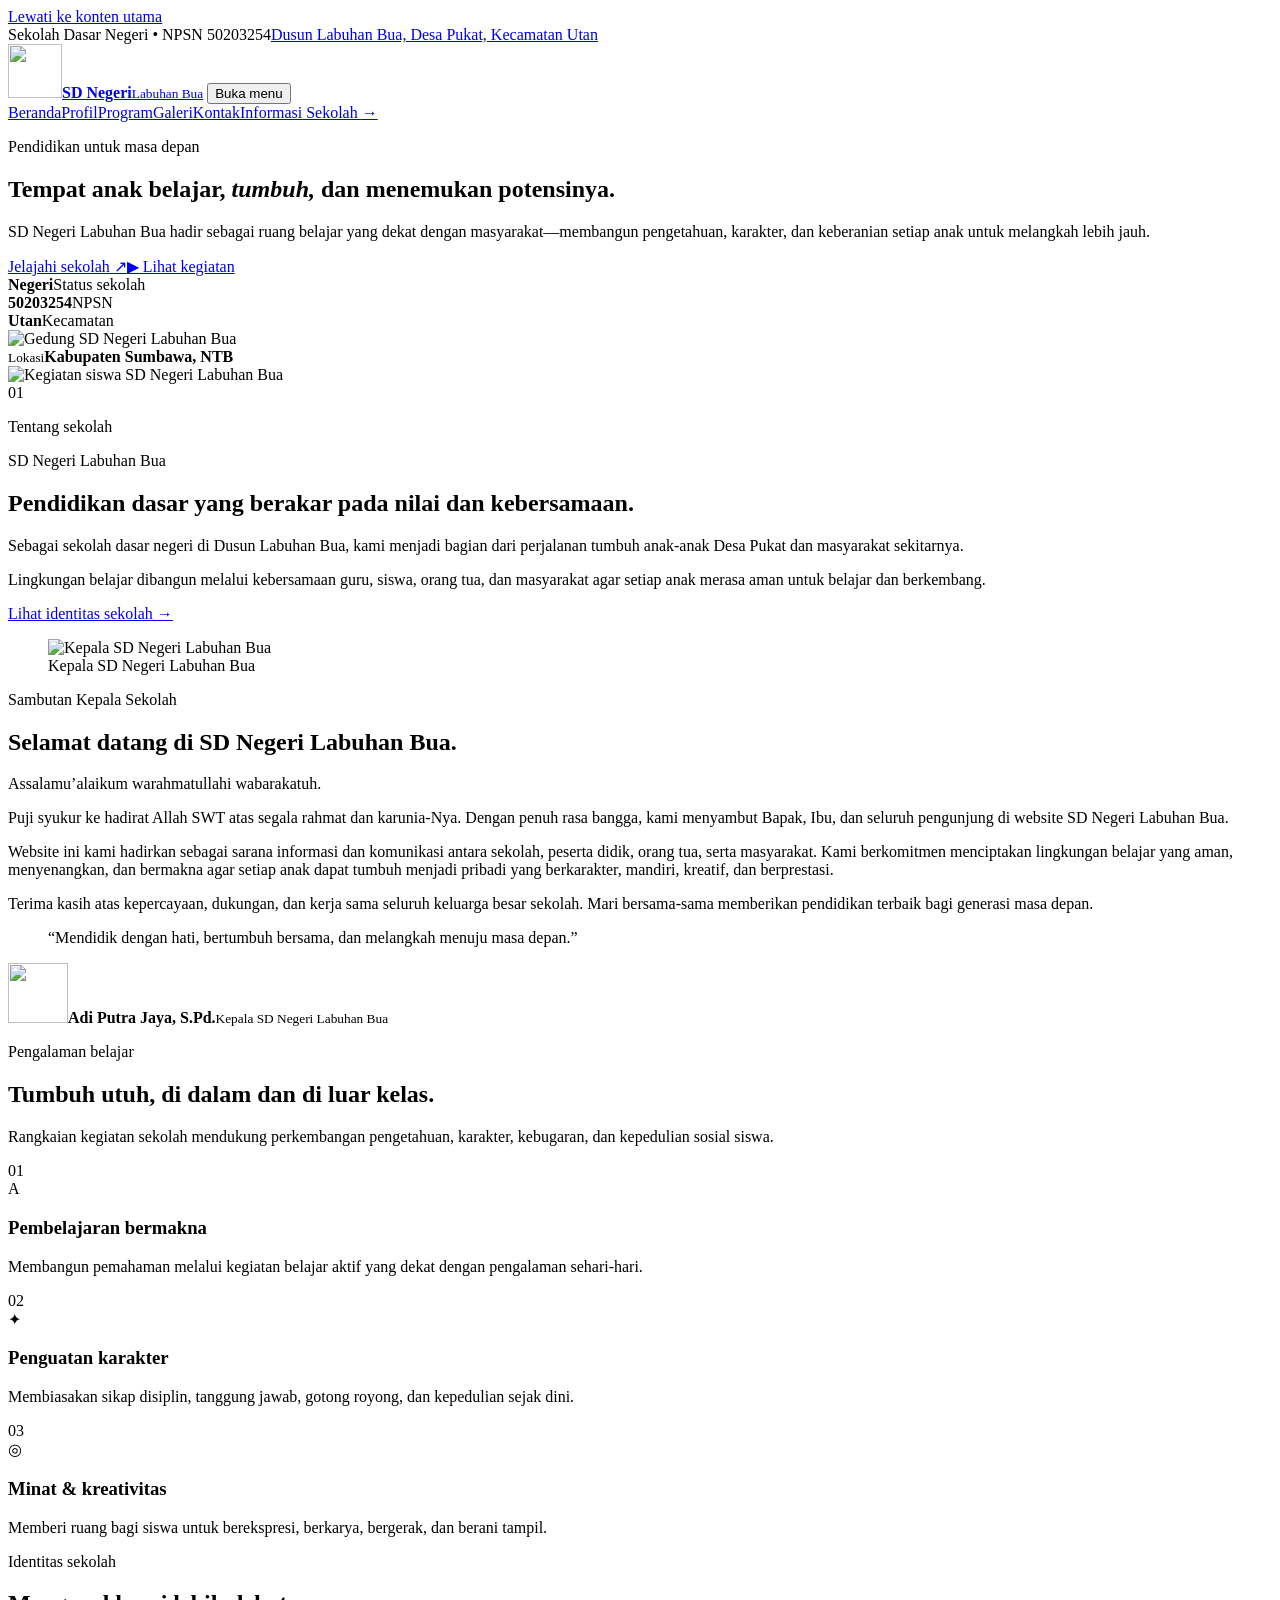
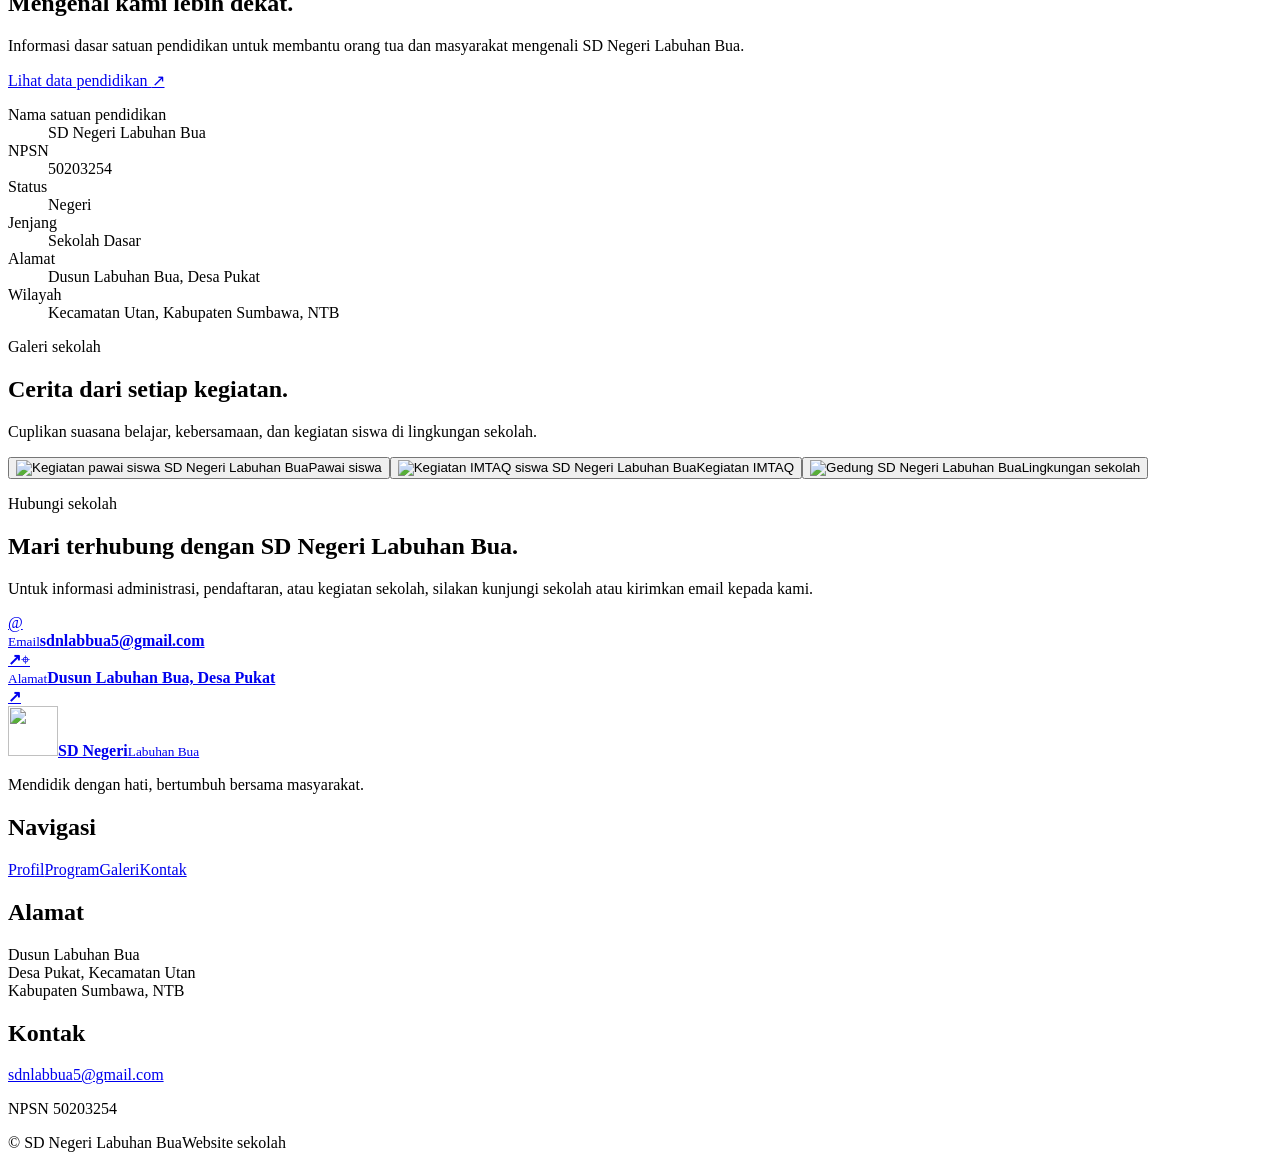
==== index.html @ c8183804 "Publikasikan website resmi SDN Labuhan Bua" ====
<!doctype html>
<html lang="id">
<head>
  <meta charset="utf-8">
  <meta name="viewport" content="width=device-width, initial-scale=1">
  <meta name="theme-color" content="#073f35">
  <meta name="description" content="Website resmi SD Negeri Labuhan Bua, Kecamatan Utan, Kabupaten Sumbawa.">
  <title>SD Negeri Labuhan Bua — Bertumbuh, Berkarakter, Berprestasi</title>
  <link rel="icon" href="images/logo_sdn.jpg" type="image/jpeg">
  <link rel="preconnect" href="https://fonts.googleapis.com">
  <link rel="preconnect" href="https://fonts.gstatic.com" crossorigin>
  <link href="https://fonts.googleapis.com/css2?family=DM+Sans:wght@400;500;600;700&family=Manrope:wght@600;700;800&display=swap" rel="stylesheet">
  <link rel="stylesheet" href="style.css">
</head>
<body>
  <a class="skip-link" href="#konten">Lewati ke konten utama</a>

  <header class="site-header" id="beranda">
    <div class="notice-bar"><div class="container notice-inner"><span>Sekolah Dasar Negeri • NPSN 50203254</span><a href="#kontak">Dusun Labuhan Bua, Desa Pukat, Kecamatan Utan</a></div></div>
    <nav class="navbar" aria-label="Navigasi utama">
      <div class="container nav-inner">
        <a class="brand" href="#beranda" aria-label="SD Negeri Labuhan Bua, kembali ke beranda"><img src="images/logo_sdn.jpg" alt="" width="54" height="54"><span><strong>SD Negeri</strong><small>Labuhan Bua</small></span></a>
        <button class="menu-toggle" type="button" aria-expanded="false" aria-controls="main-menu"><span class="sr-only">Buka menu</span><span aria-hidden="true"></span><span aria-hidden="true"></span><span aria-hidden="true"></span></button>
        <div class="nav-links" id="main-menu"><a href="#beranda">Beranda</a><a href="#profil">Profil</a><a href="#program">Program</a><a href="#galeri">Galeri</a><a href="#kontak">Kontak</a><a class="nav-cta" href="#kontak">Informasi Sekolah <span aria-hidden="true">→</span></a></div>
      </div>
    </nav>
  </header>

  <main id="konten">
    <section class="hero" aria-labelledby="hero-title">
      <div class="hero-shape hero-shape-one" aria-hidden="true"></div><div class="hero-shape hero-shape-two" aria-hidden="true"></div>
      <div class="container hero-grid">
        <div class="hero-copy reveal">
          <p class="eyebrow eyebrow-light"><span></span> Pendidikan untuk masa depan</p>
          <h1 id="hero-title">Tempat anak belajar, <em>tumbuh,</em> dan menemukan potensinya.</h1>
          <p class="hero-lead">SD Negeri Labuhan Bua hadir sebagai ruang belajar yang dekat dengan masyarakat—membangun pengetahuan, karakter, dan keberanian setiap anak untuk melangkah lebih jauh.</p>
          <div class="hero-actions"><a class="button button-accent" href="#profil">Jelajahi sekolah <span aria-hidden="true">↗</span></a><a class="button button-ghost" href="#galeri"><span class="play" aria-hidden="true">▶</span> Lihat kegiatan</a></div>
          <div class="hero-meta" aria-label="Informasi singkat sekolah"><div><strong>Negeri</strong><span>Status sekolah</span></div><div><strong>50203254</strong><span>NPSN</span></div><div><strong>Utan</strong><span>Kecamatan</span></div></div>
        </div>
        <div class="hero-visual reveal">
          <div class="hero-photo-wrap"><img src="images/foto_sdn.webp" alt="Gedung SD Negeri Labuhan Bua" width="800" height="600"><div class="photo-label"><span class="label-dot"></span><span><small>Lokasi</small><strong>Kabupaten Sumbawa, NTB</strong></span></div></div>
          <div class="mini-photo"><img src="images/kegiatan imtak.jpg" alt="Kegiatan siswa SD Negeri Labuhan Bua" width="220" height="220"></div>
        </div>
      </div>
    </section>

    <section class="intro section" id="profil" aria-labelledby="profil-title">
      <div class="container intro-grid">
        <div class="section-kicker reveal"><span>01</span><p>Tentang sekolah</p></div>
        <div class="intro-copy reveal"><p class="eyebrow"><span></span> SD Negeri Labuhan Bua</p><h2 id="profil-title">Pendidikan dasar yang berakar pada nilai dan kebersamaan.</h2></div>
        <div class="intro-text reveal"><p>Sebagai sekolah dasar negeri di Dusun Labuhan Bua, kami menjadi bagian dari perjalanan tumbuh anak-anak Desa Pukat dan masyarakat sekitarnya.</p><p>Lingkungan belajar dibangun melalui kebersamaan guru, siswa, orang tua, dan masyarakat agar setiap anak merasa aman untuk belajar dan berkembang.</p><a class="text-link" href="#identitas">Lihat identitas sekolah <span aria-hidden="true">→</span></a></div>
      </div>
    </section>

    <section class="story section section-soft" id="sambutan" aria-labelledby="sambutan-title">
      <div class="container story-grid">
        <figure class="story-image reveal"><img src="images/kepala sekolah.jpg" alt="Kepala SD Negeri Labuhan Bua" width="900" height="700" loading="lazy"><figcaption>Kepala SD Negeri Labuhan Bua</figcaption></figure>
        <div class="story-copy reveal"><p class="eyebrow"><span></span> Sambutan Kepala Sekolah</p><h2 id="sambutan-title">Selamat datang di SD Negeri Labuhan Bua.</h2><p>Assalamu’alaikum warahmatullahi wabarakatuh.</p><p>Puji syukur ke hadirat Allah SWT atas segala rahmat dan karunia-Nya. Dengan penuh rasa bangga, kami menyambut Bapak, Ibu, dan seluruh pengunjung di website SD Negeri Labuhan Bua.</p><p>Website ini kami hadirkan sebagai sarana informasi dan komunikasi antara sekolah, peserta didik, orang tua, serta masyarakat. Kami berkomitmen menciptakan lingkungan belajar yang aman, menyenangkan, dan bermakna agar setiap anak dapat tumbuh menjadi pribadi yang berkarakter, mandiri, kreatif, dan berprestasi.</p><p>Terima kasih atas kepercayaan, dukungan, dan kerja sama seluruh keluarga besar sekolah. Mari bersama-sama memberikan pendidikan terbaik bagi generasi masa depan.</p><blockquote>“Mendidik dengan hati, bertumbuh bersama, dan melangkah menuju masa depan.”</blockquote><div class="principal"><img src="images/kepala sekolah.jpg" alt="" width="60" height="60" loading="lazy"><span><strong>Adi Putra Jaya, S.Pd.</strong><small>Kepala SD Negeri Labuhan Bua</small></span></div></div>
      </div>
    </section>

    <section class="program section" id="program" aria-labelledby="program-title">
      <div class="container"><div class="section-heading reveal"><div><p class="eyebrow"><span></span> Pengalaman belajar</p><h2 id="program-title">Tumbuh utuh, di dalam dan di luar kelas.</h2></div><p>Rangkaian kegiatan sekolah mendukung perkembangan pengetahuan, karakter, kebugaran, dan kepedulian sosial siswa.</p></div>
        <div class="program-grid">
          <article class="program-card reveal"><span class="program-number">01</span><div class="program-icon" aria-hidden="true">A</div><h3>Pembelajaran bermakna</h3><p>Membangun pemahaman melalui kegiatan belajar aktif yang dekat dengan pengalaman sehari-hari.</p></article>
          <article class="program-card featured reveal"><span class="program-number">02</span><div class="program-icon" aria-hidden="true">✦</div><h3>Penguatan karakter</h3><p>Membiasakan sikap disiplin, tanggung jawab, gotong royong, dan kepedulian sejak dini.</p></article>
          <article class="program-card reveal"><span class="program-number">03</span><div class="program-icon" aria-hidden="true">◎</div><h3>Minat & kreativitas</h3><p>Memberi ruang bagi siswa untuk berekspresi, berkarya, bergerak, dan berani tampil.</p></article>
        </div>
      </div>
    </section>

    <section class="identity section" id="identitas" aria-labelledby="identitas-title">
      <div class="container identity-grid">
        <div class="identity-copy reveal"><p class="eyebrow eyebrow-light"><span></span> Identitas sekolah</p><h2 id="identitas-title">Mengenal kami lebih dekat.</h2><p>Informasi dasar satuan pendidikan untuk membantu orang tua dan masyarakat mengenali SD Negeri Labuhan Bua.</p><a class="button button-accent" href="https://referensi.data.kemendikdasmen.go.id/pendidikan/npsn/50203254" target="_blank" rel="noopener noreferrer">Lihat data pendidikan <span aria-hidden="true">↗</span></a></div>
        <dl class="identity-list reveal"><div><dt>Nama satuan pendidikan</dt><dd>SD Negeri Labuhan Bua</dd></div><div><dt>NPSN</dt><dd>50203254</dd></div><div><dt>Status</dt><dd>Negeri</dd></div><div><dt>Jenjang</dt><dd>Sekolah Dasar</dd></div><div><dt>Alamat</dt><dd>Dusun Labuhan Bua, Desa Pukat</dd></div><div><dt>Wilayah</dt><dd>Kecamatan Utan, Kabupaten Sumbawa, NTB</dd></div></dl>
      </div>
    </section>

    <section class="gallery section" id="galeri" aria-labelledby="galeri-title">
      <div class="container"><div class="section-heading reveal"><div><p class="eyebrow"><span></span> Galeri sekolah</p><h2 id="galeri-title">Cerita dari setiap kegiatan.</h2></div><p>Cuplikan suasana belajar, kebersamaan, dan kegiatan siswa di lingkungan sekolah.</p></div>
        <div class="gallery-grid"><button class="gallery-card gallery-large reveal" type="button" data-caption="Kegiatan siswa di halaman sekolah"><img src="images/pawai sd.jpg" alt="Kegiatan pawai siswa SD Negeri Labuhan Bua" loading="lazy"><span>Pawai siswa</span></button><button class="gallery-card reveal" type="button" data-caption="Kegiatan IMTAQ siswa"><img src="images/kegiatan imtak.jpg" alt="Kegiatan IMTAQ siswa SD Negeri Labuhan Bua" loading="lazy"><span>Kegiatan IMTAQ</span></button><button class="gallery-card reveal" type="button" data-caption="Lingkungan gedung sekolah"><img src="images/foto gedung.jpg" alt="Gedung SD Negeri Labuhan Bua" loading="lazy"><span>Lingkungan sekolah</span></button></div>
      </div>
    </section>

    <section class="contact section" id="kontak" aria-labelledby="kontak-title">
      <div class="container contact-wrap reveal"><div class="contact-copy"><p class="eyebrow eyebrow-light"><span></span> Hubungi sekolah</p><h2 id="kontak-title">Mari terhubung dengan SD Negeri Labuhan Bua.</h2><p>Untuk informasi administrasi, pendaftaran, atau kegiatan sekolah, silakan kunjungi sekolah atau kirimkan email kepada kami.</p></div><div class="contact-actions"><a class="contact-item" href="mailto:sdnlabbua5@gmail.com"><span aria-hidden="true">@</span><div><small>Email</small><strong>sdnlabbua5@gmail.com</strong></div><b aria-hidden="true">↗</b></a><a class="contact-item" href="https://www.google.com/maps/search/?api=1&query=SD+Negeri+Labuhan+Bua+Utan+Sumbawa" target="_blank" rel="noopener noreferrer"><span aria-hidden="true">⌖</span><div><small>Alamat</small><strong>Dusun Labuhan Bua, Desa Pukat</strong></div><b aria-hidden="true">↗</b></a></div></div>
    </section>
  </main>

  <footer class="footer"><div class="container footer-grid"><div class="footer-brand"><a class="brand brand-light" href="#beranda"><img src="images/logo_sdn.jpg" alt="" width="50" height="50"><span><strong>SD Negeri</strong><small>Labuhan Bua</small></span></a><p>Mendidik dengan hati, bertumbuh bersama masyarakat.</p></div><div><h2>Navigasi</h2><a href="#profil">Profil</a><a href="#program">Program</a><a href="#galeri">Galeri</a><a href="#kontak">Kontak</a></div><div><h2>Alamat</h2><p>Dusun Labuhan Bua<br>Desa Pukat, Kecamatan Utan<br>Kabupaten Sumbawa, NTB</p></div><div><h2>Kontak</h2><a href="mailto:sdnlabbua5@gmail.com">sdnlabbua5@gmail.com</a><p>NPSN 50203254</p></div></div><div class="container footer-bottom"><span>© <span data-year></span> SD Negeri Labuhan Bua</span><span>Website sekolah</span></div></footer>

  <dialog class="lightbox" aria-label="Pratinjau foto"><button type="button" aria-label="Tutup pratinjau">×</button><img src="" alt=""><p></p></dialog>
  <script src="script.js"></script>
</body>
</html>
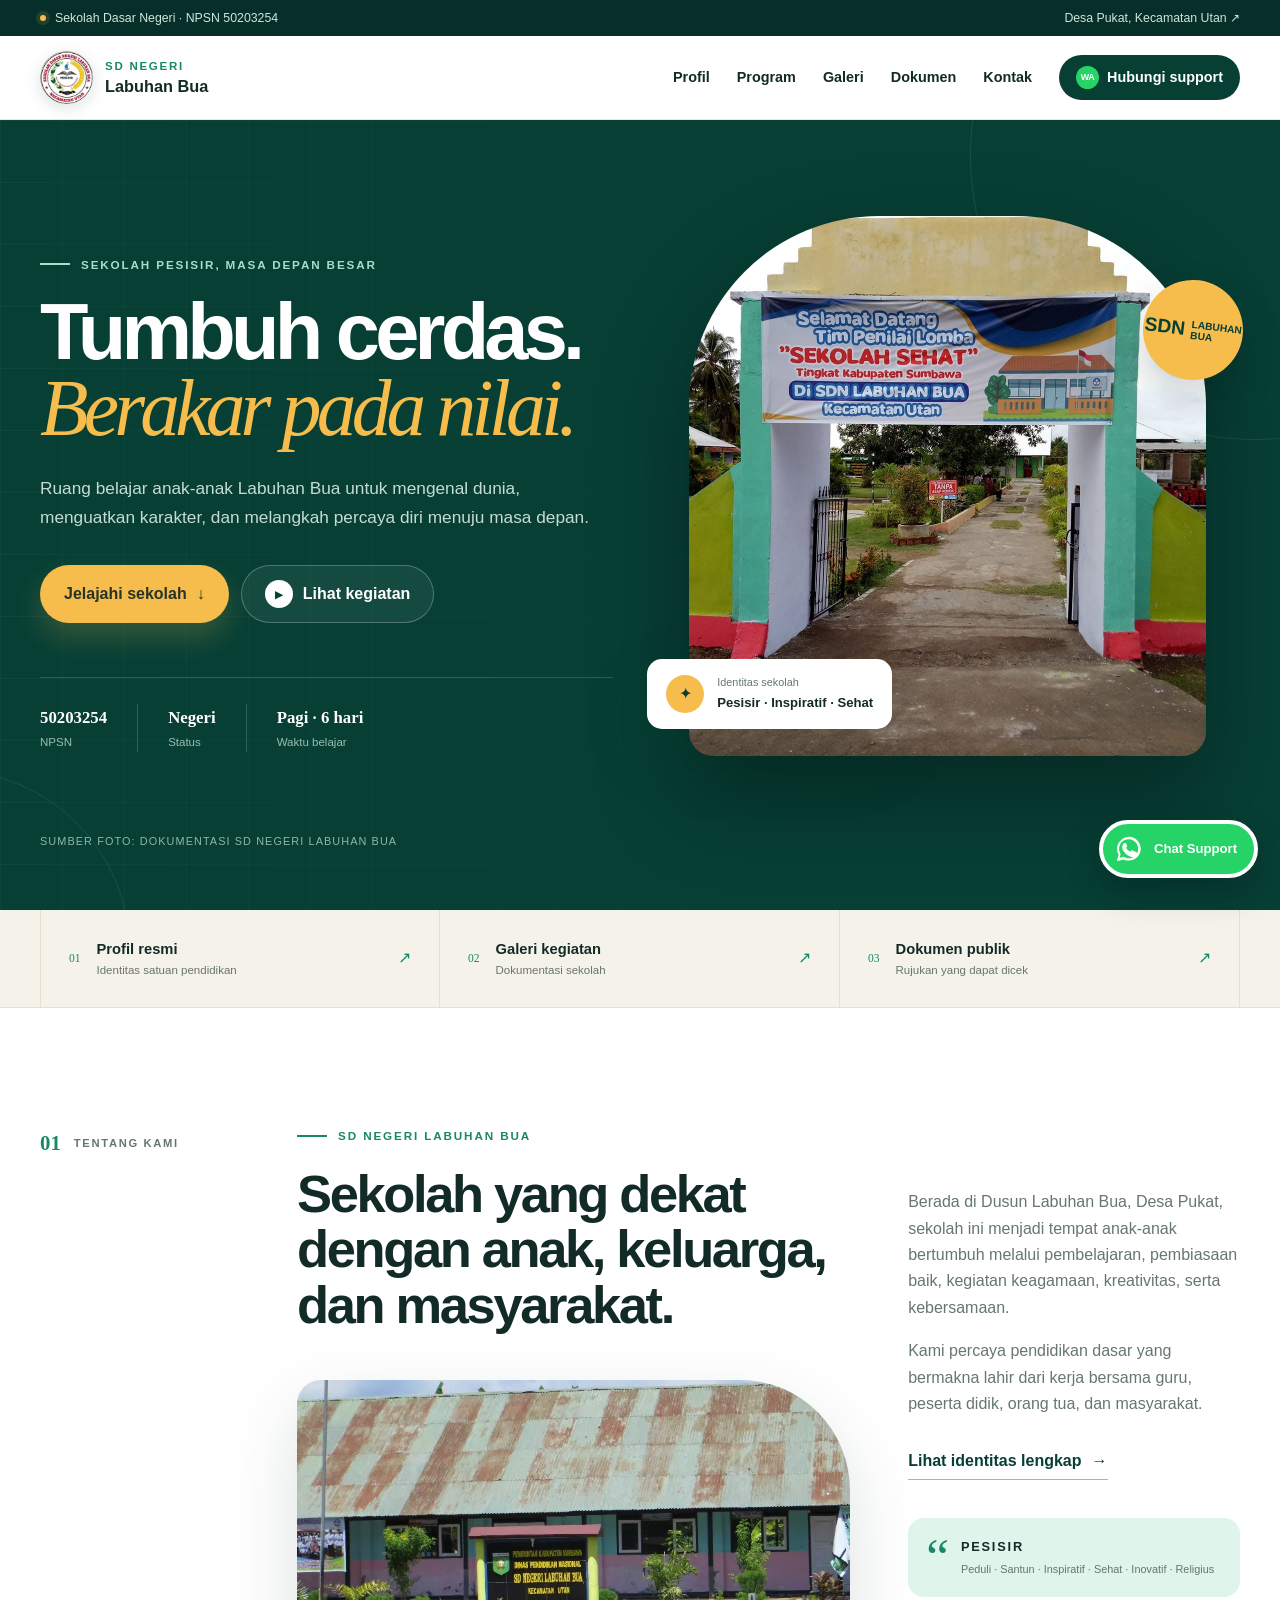
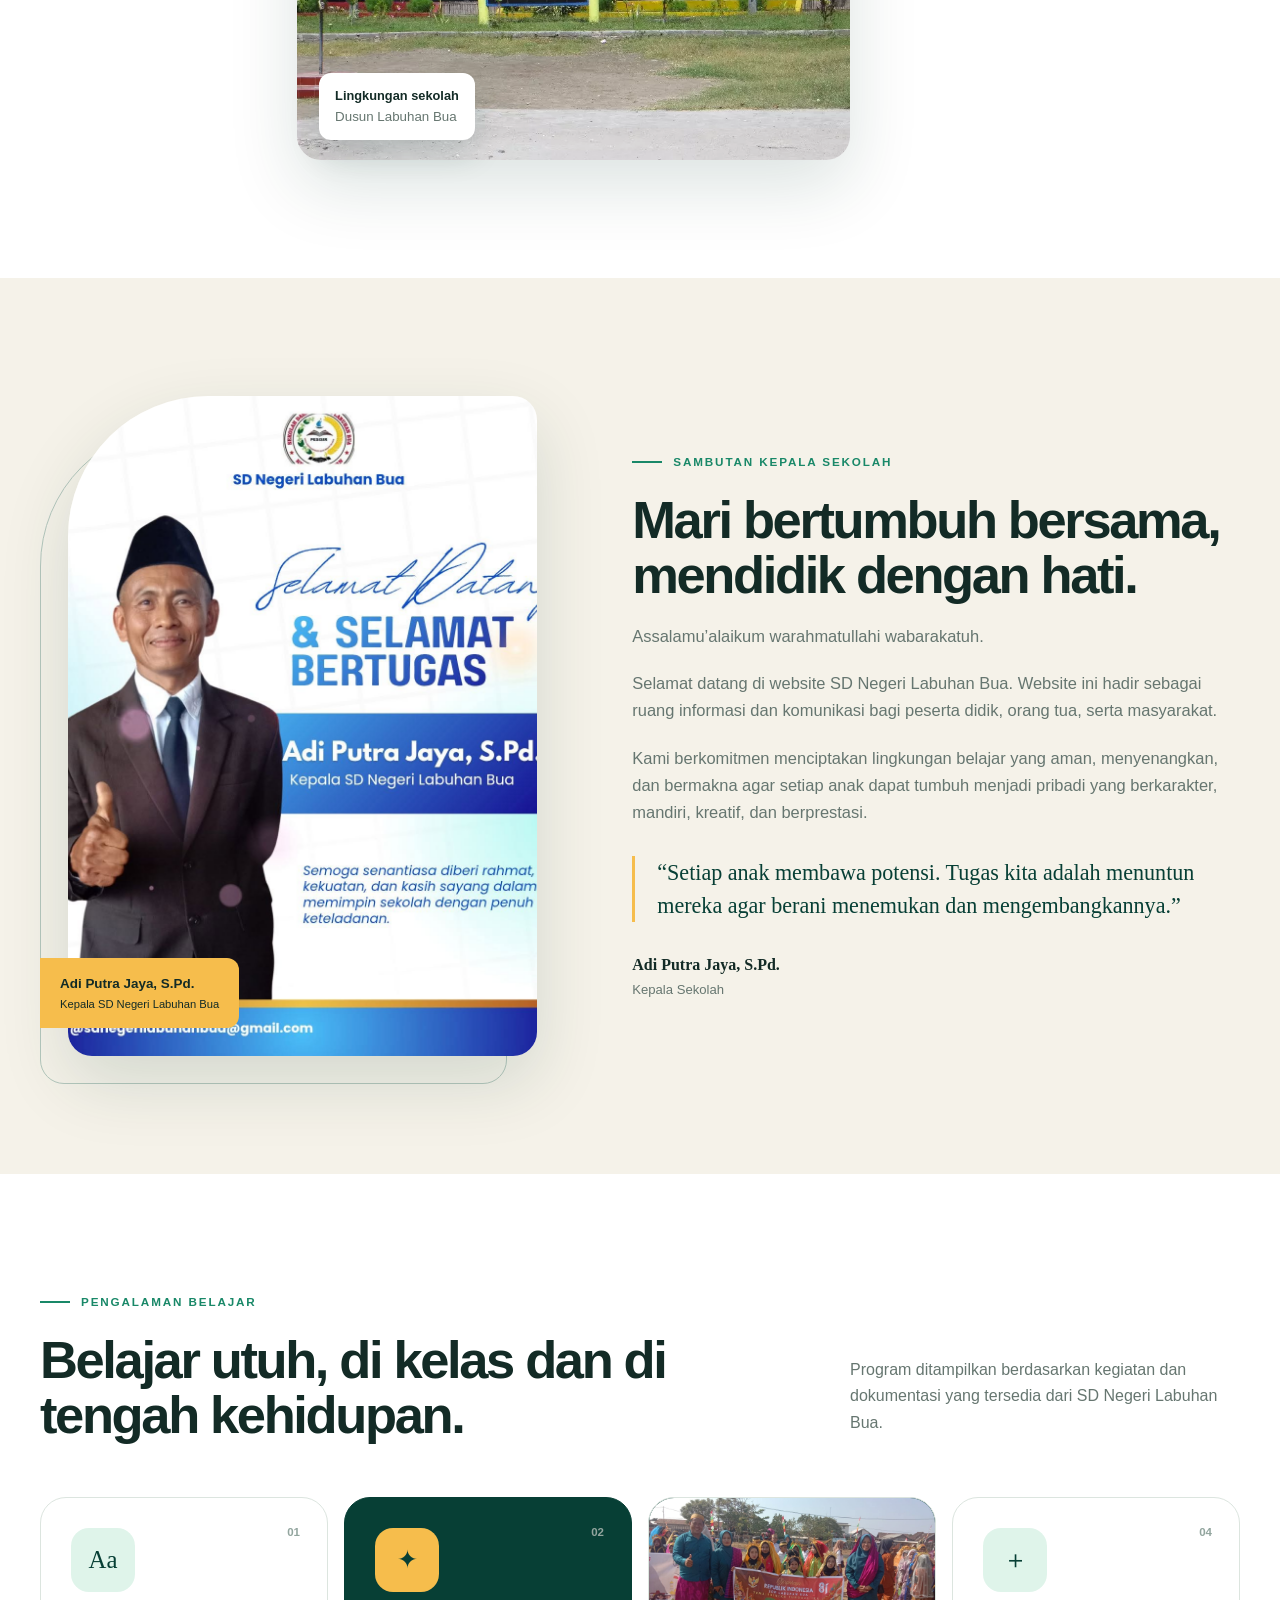
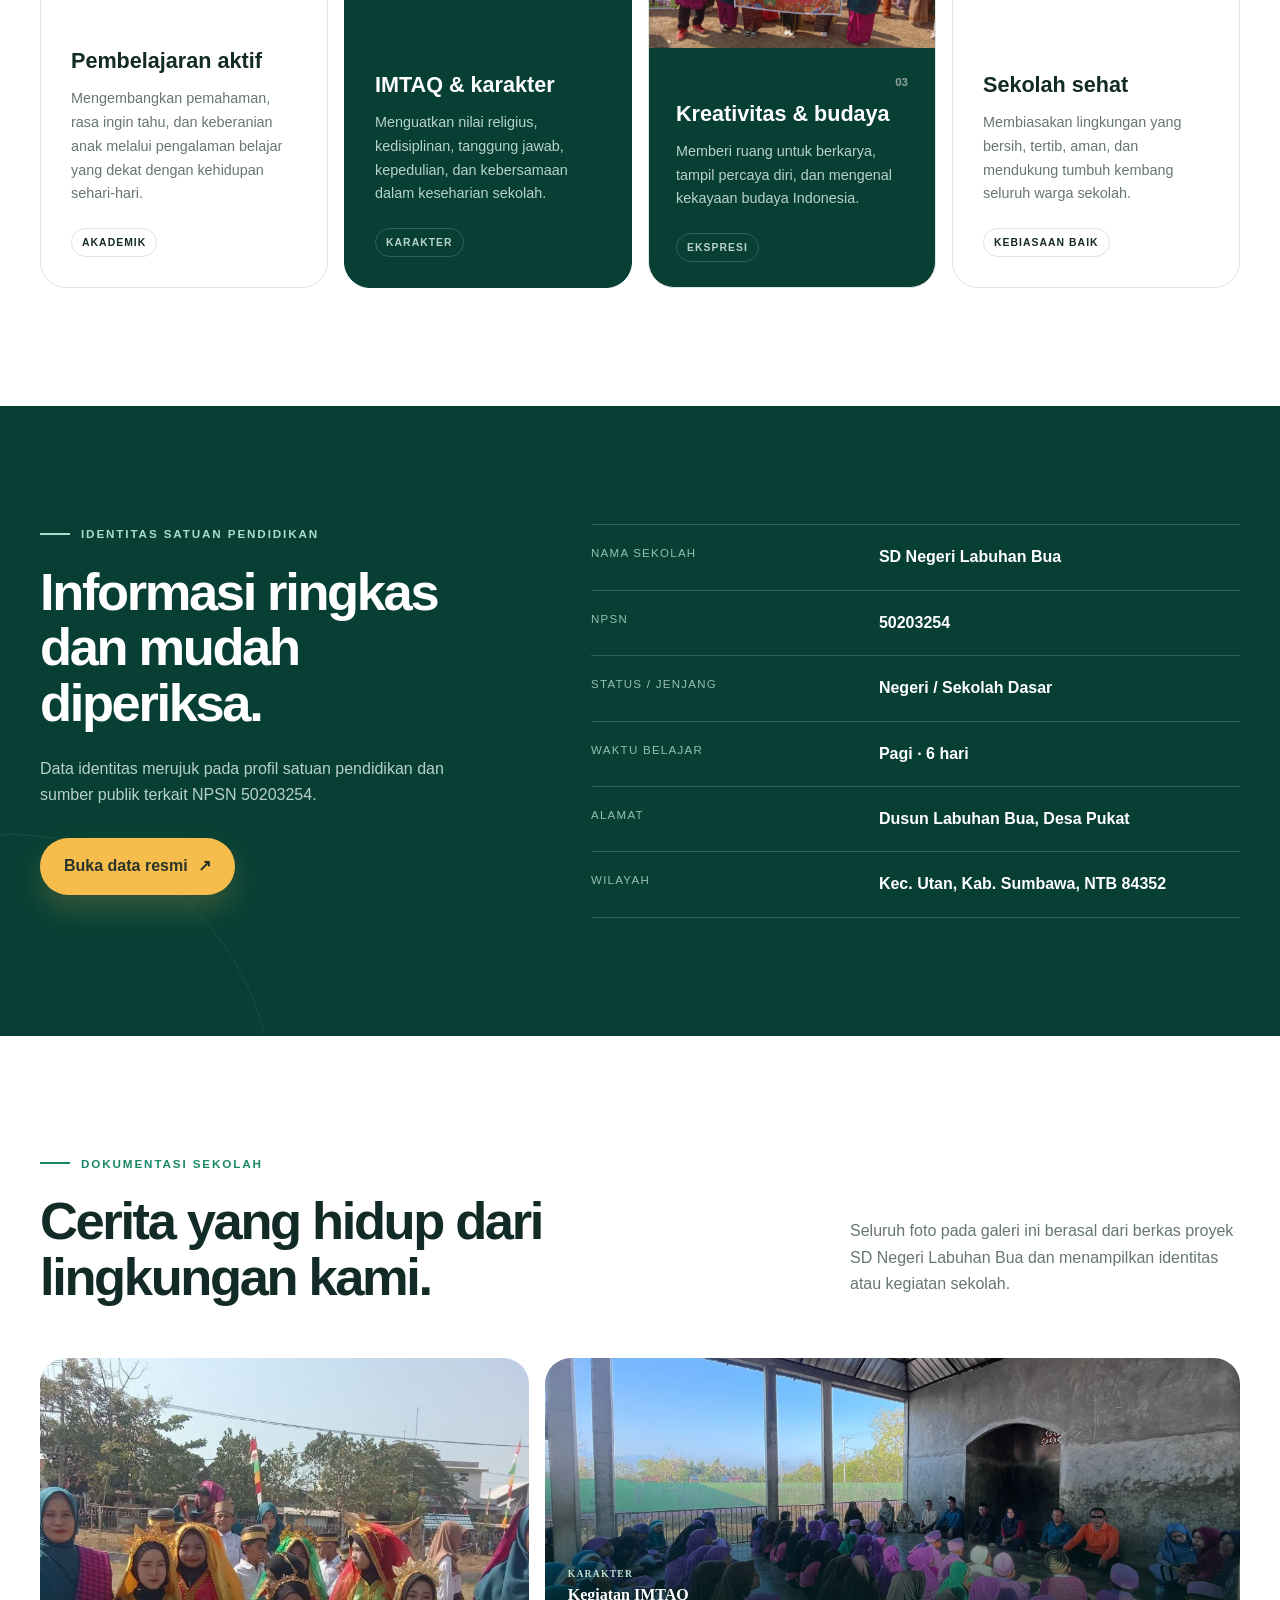
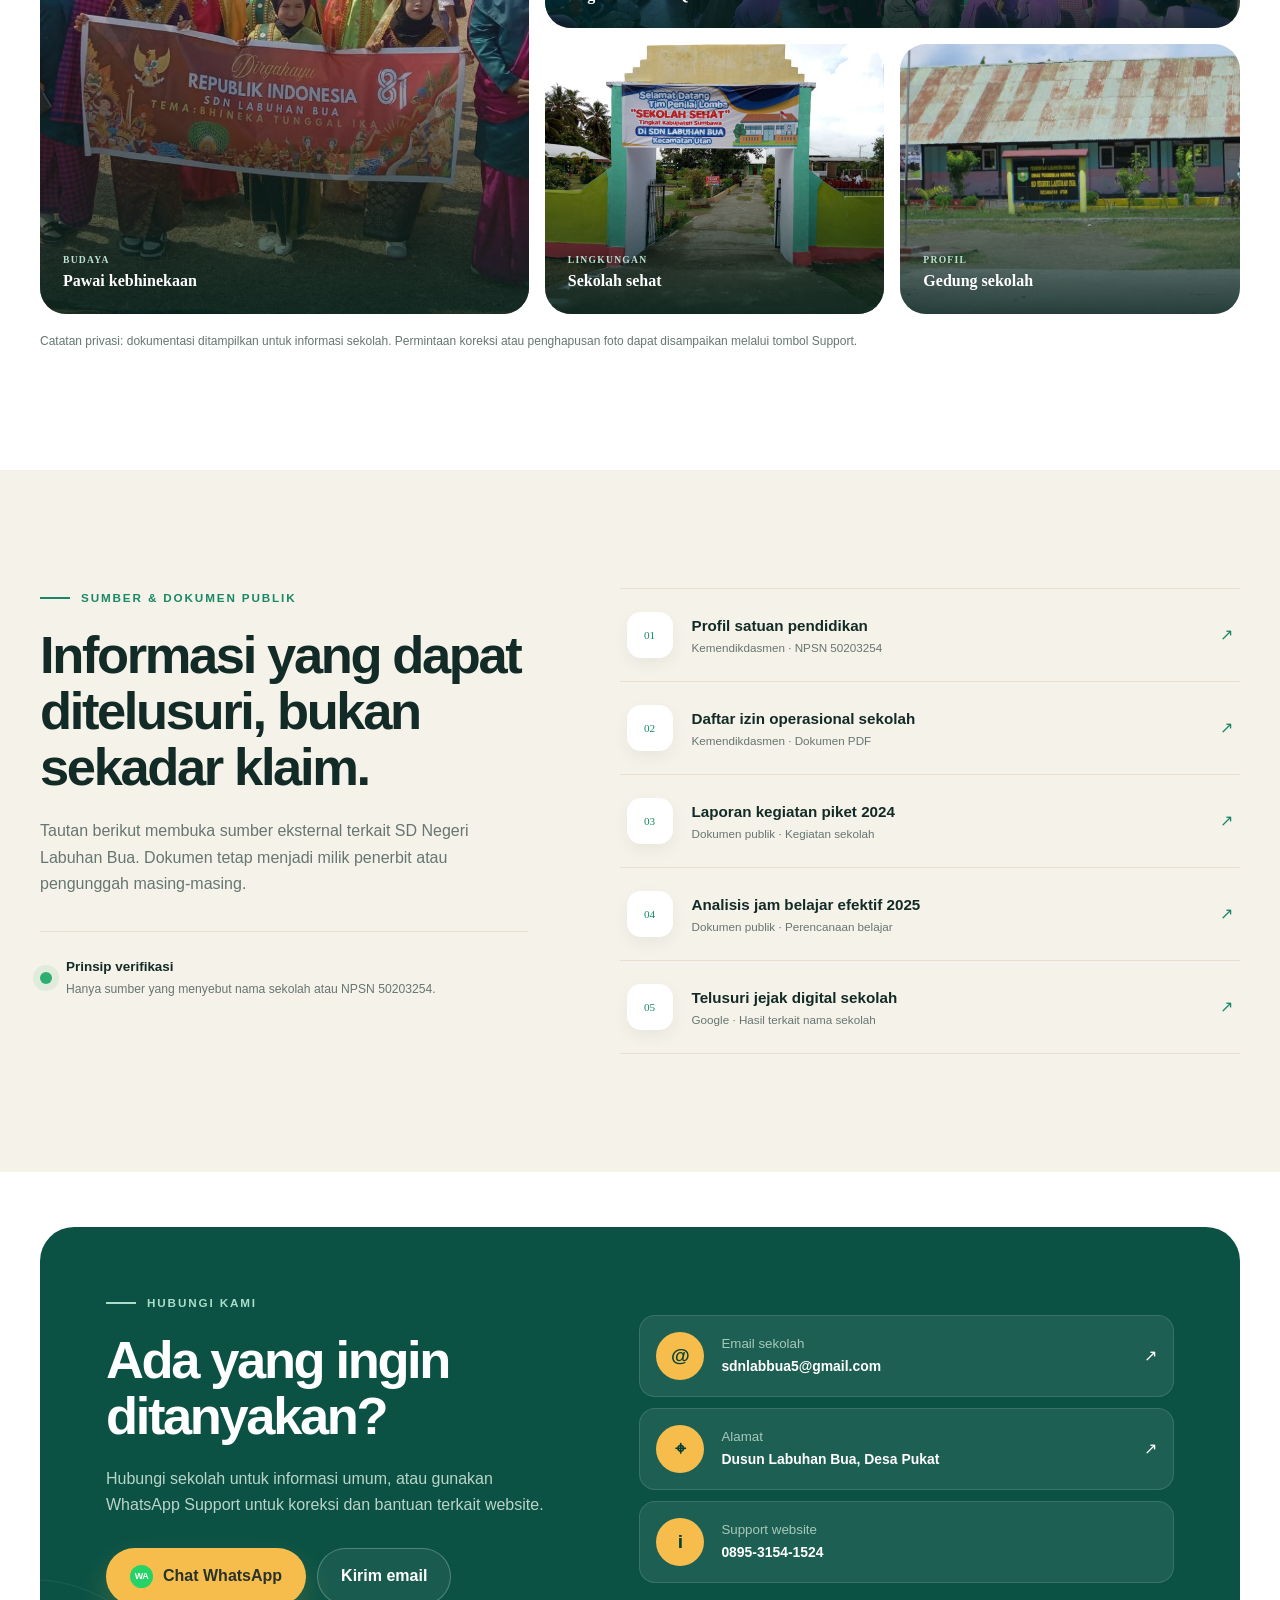
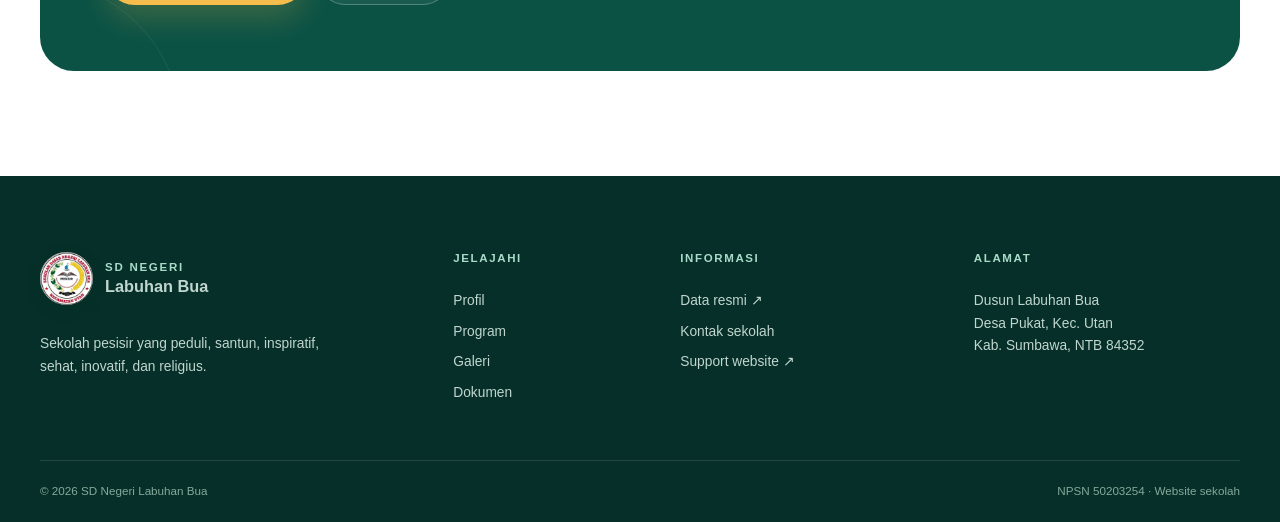
==== commit 5d44bd45: "Modernisasi website dan tambah WhatsApp support" ====
--- a/index.html
+++ b/index.html
@@ -1,96 +1,86 @@
-<!doctype html>
+<!DOCTYPE html>
 <html lang="id">
 <head>
   <meta charset="utf-8">
   <meta name="viewport" content="width=device-width, initial-scale=1">
-  <meta name="theme-color" content="#073f35">
-  <meta name="description" content="Website resmi SD Negeri Labuhan Bua, Kecamatan Utan, Kabupaten Sumbawa.">
-  <title>SD Negeri Labuhan Bua — Bertumbuh, Berkarakter, Berprestasi</title>
+  <meta name="theme-color" content="#093f35">
+  <meta name="description" content="Website SD Negeri Labuhan Bua, NPSN 50203254, Desa Pukat, Kecamatan Utan, Kabupaten Sumbawa.">
+  <meta name="robots" content="index, follow, max-image-preview:large">
+  <link rel="canonical" href="https://sdn-labuhan-bua-50203254.web.app/">
+  <meta property="og:type" content="website">
+  <meta property="og:locale" content="id_ID">
+  <meta property="og:title" content="SD Negeri Labuhan Bua — Sekolah Pesisir, Masa Depan Besar">
+  <meta property="og:description" content="Informasi profil, kegiatan, galeri, dokumen publik, dan kontak SD Negeri Labuhan Bua.">
+  <meta property="og:url" content="https://sdn-labuhan-bua-50203254.web.app/">
+  <meta property="og:image" content="https://sdn-labuhan-bua-50203254.web.app/images/foto%20gedung.jpg">
+  <title>SD Negeri Labuhan Bua | NPSN 50203254</title>
   <link rel="icon" href="images/logo_sdn.jpg" type="image/jpeg">
   <link rel="preconnect" href="https://fonts.googleapis.com">
   <link rel="preconnect" href="https://fonts.gstatic.com" crossorigin>
   <link href="https://fonts.googleapis.com/css2?family=DM+Sans:wght@400;500;600;700&family=Manrope:wght@600;700;800&display=swap" rel="stylesheet">
   <link rel="stylesheet" href="style.css">
+  <script type="application/ld+json">
+  {"@context":"https://schema.org","@type":"School","name":"SD Negeri Labuhan Bua","alternateName":"SDN Labuhan Bua","url":"https://sdn-labuhan-bua-50203254.web.app/","logo":"https://sdn-labuhan-bua-50203254.web.app/images/logo_sdn.jpg","image":"https://sdn-labuhan-bua-50203254.web.app/images/foto%20gedung.jpg","identifier":"NPSN 50203254","email":"sdnlabbua5@gmail.com","address":{"@type":"PostalAddress","streetAddress":"Dusun Labuhan Bua, Desa Pukat","addressLocality":"Kecamatan Utan","addressRegion":"Kabupaten Sumbawa, Nusa Tenggara Barat","postalCode":"84352","addressCountry":"ID"}}
+  </script>
 </head>
 <body>
   <a class="skip-link" href="#konten">Lewati ke konten utama</a>
 
   <header class="site-header" id="beranda">
-    <div class="notice-bar"><div class="container notice-inner"><span>Sekolah Dasar Negeri • NPSN 50203254</span><a href="#kontak">Dusun Labuhan Bua, Desa Pukat, Kecamatan Utan</a></div></div>
-    <nav class="navbar" aria-label="Navigasi utama">
-      <div class="container nav-inner">
-        <a class="brand" href="#beranda" aria-label="SD Negeri Labuhan Bua, kembali ke beranda"><img src="images/logo_sdn.jpg" alt="" width="54" height="54"><span><strong>SD Negeri</strong><small>Labuhan Bua</small></span></a>
-        <button class="menu-toggle" type="button" aria-expanded="false" aria-controls="main-menu"><span class="sr-only">Buka menu</span><span aria-hidden="true"></span><span aria-hidden="true"></span><span aria-hidden="true"></span></button>
-        <div class="nav-links" id="main-menu"><a href="#beranda">Beranda</a><a href="#profil">Profil</a><a href="#program">Program</a><a href="#galeri">Galeri</a><a href="#kontak">Kontak</a><a class="nav-cta" href="#kontak">Informasi Sekolah <span aria-hidden="true">→</span></a></div>
-      </div>
-    </nav>
+    <div class="notice-bar"><div class="container notice-inner"><span><i aria-hidden="true"></i> Sekolah Dasar Negeri · NPSN 50203254</span><a href="https://www.google.com/maps/search/?api=1&query=SD+Negeri+Labuhan+Bua+Utan+Sumbawa" target="_blank" rel="noopener noreferrer">Desa Pukat, Kecamatan Utan <span aria-hidden="true">↗</span></a></div></div>
+    <nav class="navbar" aria-label="Navigasi utama"><div class="container nav-inner">
+      <a class="brand" href="#beranda" aria-label="SD Negeri Labuhan Bua, kembali ke beranda"><img src="images/logo_sdn.jpg" alt="Logo SD Negeri Labuhan Bua" width="56" height="56"><span><strong>SD Negeri</strong><small>Labuhan Bua</small></span></a>
+      <button class="menu-toggle" type="button" aria-expanded="false" aria-controls="main-menu"><span class="sr-only">Buka menu</span><span aria-hidden="true"></span><span aria-hidden="true"></span><span aria-hidden="true"></span></button>
+      <div class="nav-links" id="main-menu"><a href="#profil">Profil</a><a href="#program">Program</a><a href="#galeri">Galeri</a><a href="#dokumen">Dokumen</a><a href="#kontak">Kontak</a><a class="nav-cta" href="https://wa.me/6289531541524?text=Halo%20Support%20SDN%20Labuhan%20Bua%2C%20saya%20ingin%20bertanya%20tentang%20website%20sekolah." target="_blank" rel="noopener noreferrer"><span class="wa-mini" aria-hidden="true">WA</span> Hubungi support</a></div>
+    </div></nav>
   </header>
 
   <main id="konten">
     <section class="hero" aria-labelledby="hero-title">
-      <div class="hero-shape hero-shape-one" aria-hidden="true"></div><div class="hero-shape hero-shape-two" aria-hidden="true"></div>
+      <div class="hero-orbit orbit-one" aria-hidden="true"></div><div class="hero-orbit orbit-two" aria-hidden="true"></div>
       <div class="container hero-grid">
-        <div class="hero-copy reveal">
-          <p class="eyebrow eyebrow-light"><span></span> Pendidikan untuk masa depan</p>
-          <h1 id="hero-title">Tempat anak belajar, <em>tumbuh,</em> dan menemukan potensinya.</h1>
-          <p class="hero-lead">SD Negeri Labuhan Bua hadir sebagai ruang belajar yang dekat dengan masyarakat—membangun pengetahuan, karakter, dan keberanian setiap anak untuk melangkah lebih jauh.</p>
-          <div class="hero-actions"><a class="button button-accent" href="#profil">Jelajahi sekolah <span aria-hidden="true">↗</span></a><a class="button button-ghost" href="#galeri"><span class="play" aria-hidden="true">▶</span> Lihat kegiatan</a></div>
-          <div class="hero-meta" aria-label="Informasi singkat sekolah"><div><strong>Negeri</strong><span>Status sekolah</span></div><div><strong>50203254</strong><span>NPSN</span></div><div><strong>Utan</strong><span>Kecamatan</span></div></div>
-        </div>
-        <div class="hero-visual reveal">
-          <div class="hero-photo-wrap"><img src="images/foto_sdn.webp" alt="Gedung SD Negeri Labuhan Bua" width="800" height="600"><div class="photo-label"><span class="label-dot"></span><span><small>Lokasi</small><strong>Kabupaten Sumbawa, NTB</strong></span></div></div>
-          <div class="mini-photo"><img src="images/kegiatan imtak.jpg" alt="Kegiatan siswa SD Negeri Labuhan Bua" width="220" height="220"></div>
-        </div>
+        <div class="hero-copy reveal"><p class="eyebrow eyebrow-light"><span></span> Sekolah pesisir, masa depan besar</p><h1 id="hero-title">Tumbuh cerdas.<br><em>Berakar pada nilai.</em></h1><p class="hero-lead">Ruang belajar anak-anak Labuhan Bua untuk mengenal dunia, menguatkan karakter, dan melangkah percaya diri menuju masa depan.</p><div class="hero-actions"><a class="button button-accent" href="#profil">Jelajahi sekolah <span aria-hidden="true">↓</span></a><a class="button button-ghost" href="#galeri"><span class="play" aria-hidden="true">▶</span> Lihat kegiatan</a></div><div class="hero-trust" role="group" aria-label="Informasi sekolah"><div><strong>50203254</strong><span>NPSN</span></div><div><strong>Negeri</strong><span>Status</span></div><div><strong>Pagi · 6 hari</strong><span>Waktu belajar</span></div></div></div>
+        <div class="hero-visual reveal"><div class="hero-image"><img src="images/foto gedung.jpg" alt="Gerbang SD Negeri Labuhan Bua dengan banner Sekolah Sehat" width="1440" height="1080" fetchpriority="high"></div><div class="hero-badge"><span>✦</span><p><small>Identitas sekolah</small><strong>Pesisir · Inspiratif · Sehat</strong></p></div><div class="hero-note"><strong>SDN</strong><span>Labuhan<br>Bua</span></div></div>
       </div>
+      <div class="container source-note"><span>Sumber foto: dokumentasi SD Negeri Labuhan Bua</span><span aria-hidden="true">01 / 06</span></div>
     </section>
 
-    <section class="intro section" id="profil" aria-labelledby="profil-title">
-      <div class="container intro-grid">
-        <div class="section-kicker reveal"><span>01</span><p>Tentang sekolah</p></div>
-        <div class="intro-copy reveal"><p class="eyebrow"><span></span> SD Negeri Labuhan Bua</p><h2 id="profil-title">Pendidikan dasar yang berakar pada nilai dan kebersamaan.</h2></div>
-        <div class="intro-text reveal"><p>Sebagai sekolah dasar negeri di Dusun Labuhan Bua, kami menjadi bagian dari perjalanan tumbuh anak-anak Desa Pukat dan masyarakat sekitarnya.</p><p>Lingkungan belajar dibangun melalui kebersamaan guru, siswa, orang tua, dan masyarakat agar setiap anak merasa aman untuk belajar dan berkembang.</p><a class="text-link" href="#identitas">Lihat identitas sekolah <span aria-hidden="true">→</span></a></div>
-      </div>
-    </section>
+    <section class="quick-strip" aria-label="Informasi cepat"><div class="container quick-grid"><a href="#identitas"><span>01</span><p><strong>Profil resmi</strong><small>Identitas satuan pendidikan</small></p><b aria-hidden="true">↗</b></a><a href="#galeri"><span>02</span><p><strong>Galeri kegiatan</strong><small>Dokumentasi sekolah</small></p><b aria-hidden="true">↗</b></a><a href="#dokumen"><span>03</span><p><strong>Dokumen publik</strong><small>Rujukan yang dapat dicek</small></p><b aria-hidden="true">↗</b></a></div></section>
 
-    <section class="story section section-soft" id="sambutan" aria-labelledby="sambutan-title">
-      <div class="container story-grid">
-        <figure class="story-image reveal"><img src="images/kepala sekolah.jpg" alt="Kepala SD Negeri Labuhan Bua" width="900" height="700" loading="lazy"><figcaption>Kepala SD Negeri Labuhan Bua</figcaption></figure>
-        <div class="story-copy reveal"><p class="eyebrow"><span></span> Sambutan Kepala Sekolah</p><h2 id="sambutan-title">Selamat datang di SD Negeri Labuhan Bua.</h2><p>Assalamu’alaikum warahmatullahi wabarakatuh.</p><p>Puji syukur ke hadirat Allah SWT atas segala rahmat dan karunia-Nya. Dengan penuh rasa bangga, kami menyambut Bapak, Ibu, dan seluruh pengunjung di website SD Negeri Labuhan Bua.</p><p>Website ini kami hadirkan sebagai sarana informasi dan komunikasi antara sekolah, peserta didik, orang tua, serta masyarakat. Kami berkomitmen menciptakan lingkungan belajar yang aman, menyenangkan, dan bermakna agar setiap anak dapat tumbuh menjadi pribadi yang berkarakter, mandiri, kreatif, dan berprestasi.</p><p>Terima kasih atas kepercayaan, dukungan, dan kerja sama seluruh keluarga besar sekolah. Mari bersama-sama memberikan pendidikan terbaik bagi generasi masa depan.</p><blockquote>“Mendidik dengan hati, bertumbuh bersama, dan melangkah menuju masa depan.”</blockquote><div class="principal"><img src="images/kepala sekolah.jpg" alt="" width="60" height="60" loading="lazy"><span><strong>Adi Putra Jaya, S.Pd.</strong><small>Kepala SD Negeri Labuhan Bua</small></span></div></div>
-      </div>
-    </section>
+    <section class="about section" id="profil" aria-labelledby="profil-title"><div class="container about-grid">
+      <div class="section-index reveal"><span>01</span><p>Tentang kami</p></div>
+      <div class="about-main reveal"><p class="eyebrow"><span></span> SD Negeri Labuhan Bua</p><h2 id="profil-title">Sekolah yang dekat dengan anak, keluarga, dan masyarakat.</h2><figure class="about-image"><img src="images/foto_sdn.webp" alt="Bangunan dan papan nama SD Negeri Labuhan Bua" width="800" height="600" loading="lazy"><figcaption><span>Lingkungan sekolah</span><small>Dusun Labuhan Bua</small></figcaption></figure></div>
+      <div class="about-side reveal"><p>Berada di Dusun Labuhan Bua, Desa Pukat, sekolah ini menjadi tempat anak-anak bertumbuh melalui pembelajaran, pembiasaan baik, kegiatan keagamaan, kreativitas, serta kebersamaan.</p><p>Kami percaya pendidikan dasar yang bermakna lahir dari kerja bersama guru, peserta didik, orang tua, dan masyarakat.</p><a class="text-link" href="#identitas">Lihat identitas lengkap <span aria-hidden="true">→</span></a><div class="motto"><span aria-hidden="true">“</span><p><strong>PESISIR</strong><small>Peduli · Santun · Inspiratif · Sehat · Inovatif · Religius</small></p></div></div>
+    </div></section>
 
-    <section class="program section" id="program" aria-labelledby="program-title">
-      <div class="container"><div class="section-heading reveal"><div><p class="eyebrow"><span></span> Pengalaman belajar</p><h2 id="program-title">Tumbuh utuh, di dalam dan di luar kelas.</h2></div><p>Rangkaian kegiatan sekolah mendukung perkembangan pengetahuan, karakter, kebugaran, dan kepedulian sosial siswa.</p></div>
-        <div class="program-grid">
-          <article class="program-card reveal"><span class="program-number">01</span><div class="program-icon" aria-hidden="true">A</div><h3>Pembelajaran bermakna</h3><p>Membangun pemahaman melalui kegiatan belajar aktif yang dekat dengan pengalaman sehari-hari.</p></article>
-          <article class="program-card featured reveal"><span class="program-number">02</span><div class="program-icon" aria-hidden="true">✦</div><h3>Penguatan karakter</h3><p>Membiasakan sikap disiplin, tanggung jawab, gotong royong, dan kepedulian sejak dini.</p></article>
-          <article class="program-card reveal"><span class="program-number">03</span><div class="program-icon" aria-hidden="true">◎</div><h3>Minat & kreativitas</h3><p>Memberi ruang bagi siswa untuk berekspresi, berkarya, bergerak, dan berani tampil.</p></article>
-        </div>
-      </div>
-    </section>
+    <section class="principal-section section" id="sambutan" aria-labelledby="sambutan-title"><div class="container principal-grid"><figure class="principal-photo reveal"><img src="images/kepala sekolah.jpg" alt="Adi Putra Jaya, S.Pd., Kepala SD Negeri Labuhan Bua" width="1080" height="1350" loading="lazy"><figcaption>Adi Putra Jaya, S.Pd.<small>Kepala SD Negeri Labuhan Bua</small></figcaption></figure><div class="principal-copy reveal"><p class="eyebrow"><span></span> Sambutan kepala sekolah</p><h2 id="sambutan-title">Mari bertumbuh bersama, mendidik dengan hati.</h2><p>Assalamu’alaikum warahmatullahi wabarakatuh.</p><p>Selamat datang di website SD Negeri Labuhan Bua. Website ini hadir sebagai ruang informasi dan komunikasi bagi peserta didik, orang tua, serta masyarakat.</p><p>Kami berkomitmen menciptakan lingkungan belajar yang aman, menyenangkan, dan bermakna agar setiap anak dapat tumbuh menjadi pribadi yang berkarakter, mandiri, kreatif, dan berprestasi.</p><blockquote>“Setiap anak membawa potensi. Tugas kita adalah menuntun mereka agar berani menemukan dan mengembangkannya.”</blockquote><div class="signature"><strong>Adi Putra Jaya, S.Pd.</strong><span>Kepala Sekolah</span></div></div></div></section>
 
-    <section class="identity section" id="identitas" aria-labelledby="identitas-title">
-      <div class="container identity-grid">
-        <div class="identity-copy reveal"><p class="eyebrow eyebrow-light"><span></span> Identitas sekolah</p><h2 id="identitas-title">Mengenal kami lebih dekat.</h2><p>Informasi dasar satuan pendidikan untuk membantu orang tua dan masyarakat mengenali SD Negeri Labuhan Bua.</p><a class="button button-accent" href="https://referensi.data.kemendikdasmen.go.id/pendidikan/npsn/50203254" target="_blank" rel="noopener noreferrer">Lihat data pendidikan <span aria-hidden="true">↗</span></a></div>
-        <dl class="identity-list reveal"><div><dt>Nama satuan pendidikan</dt><dd>SD Negeri Labuhan Bua</dd></div><div><dt>NPSN</dt><dd>50203254</dd></div><div><dt>Status</dt><dd>Negeri</dd></div><div><dt>Jenjang</dt><dd>Sekolah Dasar</dd></div><div><dt>Alamat</dt><dd>Dusun Labuhan Bua, Desa Pukat</dd></div><div><dt>Wilayah</dt><dd>Kecamatan Utan, Kabupaten Sumbawa, NTB</dd></div></dl>
-      </div>
-    </section>
+    <section class="program section" id="program" aria-labelledby="program-title"><div class="container"><div class="section-heading reveal"><div><p class="eyebrow"><span></span> Pengalaman belajar</p><h2 id="program-title">Belajar utuh, di kelas dan di tengah kehidupan.</h2></div><p>Program ditampilkan berdasarkan kegiatan dan dokumentasi yang tersedia dari SD Negeri Labuhan Bua.</p></div><div class="program-grid">
+      <article class="program-card reveal"><span class="program-num">01</span><div class="program-icon" aria-hidden="true">Aa</div><h3>Pembelajaran aktif</h3><p>Mengembangkan pemahaman, rasa ingin tahu, dan keberanian anak melalui pengalaman belajar yang dekat dengan kehidupan sehari-hari.</p><span class="card-tag">Akademik</span></article>
+      <article class="program-card dark reveal"><span class="program-num">02</span><div class="program-icon" aria-hidden="true">✦</div><h3>IMTAQ &amp; karakter</h3><p>Menguatkan nilai religius, kedisiplinan, tanggung jawab, kepedulian, dan kebersamaan dalam keseharian sekolah.</p><span class="card-tag">Karakter</span></article>
+      <article class="program-card image-card reveal"><img src="images/pawai sd.jpg" alt="Siswa SD Negeri Labuhan Bua mengikuti pawai budaya" loading="lazy"><div><span class="program-num">03</span><h3>Kreativitas &amp; budaya</h3><p>Memberi ruang untuk berkarya, tampil percaya diri, dan mengenal kekayaan budaya Indonesia.</p><span class="card-tag">Ekspresi</span></div></article>
+      <article class="program-card reveal"><span class="program-num">04</span><div class="program-icon" aria-hidden="true">＋</div><h3>Sekolah sehat</h3><p>Membiasakan lingkungan yang bersih, tertib, aman, dan mendukung tumbuh kembang seluruh warga sekolah.</p><span class="card-tag">Kebiasaan baik</span></article>
+    </div></div></section>
 
-    <section class="gallery section" id="galeri" aria-labelledby="galeri-title">
-      <div class="container"><div class="section-heading reveal"><div><p class="eyebrow"><span></span> Galeri sekolah</p><h2 id="galeri-title">Cerita dari setiap kegiatan.</h2></div><p>Cuplikan suasana belajar, kebersamaan, dan kegiatan siswa di lingkungan sekolah.</p></div>
-        <div class="gallery-grid"><button class="gallery-card gallery-large reveal" type="button" data-caption="Kegiatan siswa di halaman sekolah"><img src="images/pawai sd.jpg" alt="Kegiatan pawai siswa SD Negeri Labuhan Bua" loading="lazy"><span>Pawai siswa</span></button><button class="gallery-card reveal" type="button" data-caption="Kegiatan IMTAQ siswa"><img src="images/kegiatan imtak.jpg" alt="Kegiatan IMTAQ siswa SD Negeri Labuhan Bua" loading="lazy"><span>Kegiatan IMTAQ</span></button><button class="gallery-card reveal" type="button" data-caption="Lingkungan gedung sekolah"><img src="images/foto gedung.jpg" alt="Gedung SD Negeri Labuhan Bua" loading="lazy"><span>Lingkungan sekolah</span></button></div>
-      </div>
-    </section>
+    <section class="identity section" id="identitas" aria-labelledby="identitas-title"><div class="container identity-grid"><div class="identity-copy reveal"><p class="eyebrow eyebrow-light"><span></span> Identitas satuan pendidikan</p><h2 id="identitas-title">Informasi ringkas dan mudah diperiksa.</h2><p>Data identitas merujuk pada profil satuan pendidikan dan sumber publik terkait NPSN 50203254.</p><a class="button button-accent" href="https://referensi.data.kemendikdasmen.go.id/pendidikan/npsn/50203254" target="_blank" rel="noopener noreferrer">Buka data resmi <span aria-hidden="true">↗</span></a></div><dl class="identity-list reveal"><div><dt>Nama sekolah</dt><dd>SD Negeri Labuhan Bua</dd></div><div><dt>NPSN</dt><dd>50203254</dd></div><div><dt>Status / jenjang</dt><dd>Negeri / Sekolah Dasar</dd></div><div><dt>Waktu belajar</dt><dd>Pagi · 6 hari</dd></div><div><dt>Alamat</dt><dd>Dusun Labuhan Bua, Desa Pukat</dd></div><div><dt>Wilayah</dt><dd>Kec. Utan, Kab. Sumbawa, NTB 84352</dd></div></dl></div></section>
 
-    <section class="contact section" id="kontak" aria-labelledby="kontak-title">
-      <div class="container contact-wrap reveal"><div class="contact-copy"><p class="eyebrow eyebrow-light"><span></span> Hubungi sekolah</p><h2 id="kontak-title">Mari terhubung dengan SD Negeri Labuhan Bua.</h2><p>Untuk informasi administrasi, pendaftaran, atau kegiatan sekolah, silakan kunjungi sekolah atau kirimkan email kepada kami.</p></div><div class="contact-actions"><a class="contact-item" href="mailto:sdnlabbua5@gmail.com"><span aria-hidden="true">@</span><div><small>Email</small><strong>sdnlabbua5@gmail.com</strong></div><b aria-hidden="true">↗</b></a><a class="contact-item" href="https://www.google.com/maps/search/?api=1&query=SD+Negeri+Labuhan+Bua+Utan+Sumbawa" target="_blank" rel="noopener noreferrer"><span aria-hidden="true">⌖</span><div><small>Alamat</small><strong>Dusun Labuhan Bua, Desa Pukat</strong></div><b aria-hidden="true">↗</b></a></div></div>
-    </section>
+    <section class="gallery section" id="galeri" aria-labelledby="galeri-title"><div class="container"><div class="section-heading reveal"><div><p class="eyebrow"><span></span> Dokumentasi sekolah</p><h2 id="galeri-title">Cerita yang hidup dari lingkungan kami.</h2></div><p>Seluruh foto pada galeri ini berasal dari berkas proyek SD Negeri Labuhan Bua dan menampilkan identitas atau kegiatan sekolah.</p></div><div class="gallery-grid"><button class="gallery-card gallery-wide reveal" type="button" data-caption="Pawai budaya dan kebhinekaan SD Negeri Labuhan Bua"><img src="images/pawai sd.jpg" alt="Pawai budaya siswa SD Negeri Labuhan Bua" loading="lazy"><span><small>Budaya</small>Pawai kebhinekaan</span></button><button class="gallery-card gallery-tall reveal" type="button" data-caption="Kegiatan IMTAQ bersama siswa dan guru"><img src="images/kegiatan imtak.jpg" alt="Kegiatan IMTAQ siswa dan guru SD Negeri Labuhan Bua" loading="lazy"><span><small>Karakter</small>Kegiatan IMTAQ</span></button><button class="gallery-card reveal" type="button" data-caption="Gerbang dan lingkungan SD Negeri Labuhan Bua"><img src="images/foto gedung.jpg" alt="Gerbang SD Negeri Labuhan Bua" loading="lazy"><span><small>Lingkungan</small>Sekolah sehat</span></button><button class="gallery-card reveal" type="button" data-caption="Gedung utama SD Negeri Labuhan Bua"><img src="images/foto_sdn.webp" alt="Gedung utama SD Negeri Labuhan Bua" loading="lazy"><span><small>Profil</small>Gedung sekolah</span></button></div><p class="gallery-disclaimer reveal">Catatan privasi: dokumentasi ditampilkan untuk informasi sekolah. Permintaan koreksi atau penghapusan foto dapat disampaikan melalui tombol Support.</p></div></section>
+
+    <section class="documents section" id="dokumen" aria-labelledby="dokumen-title"><div class="container documents-grid"><div class="documents-intro reveal"><p class="eyebrow"><span></span> Sumber &amp; dokumen publik</p><h2 id="dokumen-title">Informasi yang dapat ditelusuri, bukan sekadar klaim.</h2><p>Tautan berikut membuka sumber eksternal terkait SD Negeri Labuhan Bua. Dokumen tetap menjadi milik penerbit atau pengunggah masing-masing.</p><div class="source-status"><i aria-hidden="true"></i><span><strong>Prinsip verifikasi</strong>Hanya sumber yang menyebut nama sekolah atau NPSN 50203254.</span></div></div><div class="document-list reveal">
+      <a href="https://referensi.data.kemendikdasmen.go.id/pendidikan/npsn/50203254" target="_blank" rel="noopener noreferrer"><span class="doc-icon">01</span><p><strong>Profil satuan pendidikan</strong><small>Kemendikdasmen · NPSN 50203254</small></p><b aria-hidden="true">↗</b></a>
+      <a href="https://file.data.kemendikdasmen.go.id/sk/1150927-110767-556340-121808568-680948387.pdf" target="_blank" rel="noopener noreferrer"><span class="doc-icon">02</span><p><strong>Daftar izin operasional sekolah</strong><small>Kemendikdasmen · Dokumen PDF</small></p><b aria-hidden="true">↗</b></a>
+      <a href="https://id.scribd.com/document/792916771/LAPORAN-PIKET-ACC" target="_blank" rel="noopener noreferrer"><span class="doc-icon">03</span><p><strong>Laporan kegiatan piket 2024</strong><small>Dokumen publik · Kegiatan sekolah</small></p><b aria-hidden="true">↗</b></a>
+      <a href="https://id.scribd.com/document/835468756/Buku-Analisis-jam-Belajar-Efektif" target="_blank" rel="noopener noreferrer"><span class="doc-icon">04</span><p><strong>Analisis jam belajar efektif 2025</strong><small>Dokumen publik · Perencanaan belajar</small></p><b aria-hidden="true">↗</b></a>
+      <a href="https://www.google.com/search?q=%22SDN+Labuhan+Bua%22" target="_blank" rel="noopener noreferrer"><span class="doc-icon">05</span><p><strong>Telusuri jejak digital sekolah</strong><small>Google · Hasil terkait nama sekolah</small></p><b aria-hidden="true">↗</b></a>
+    </div></div></section>
+
+    <section class="contact section" id="kontak" aria-labelledby="kontak-title"><div class="container contact-panel reveal"><div class="contact-copy"><p class="eyebrow eyebrow-light"><span></span> Hubungi kami</p><h2 id="kontak-title">Ada yang ingin ditanyakan?</h2><p>Hubungi sekolah untuk informasi umum, atau gunakan WhatsApp Support untuk koreksi dan bantuan terkait website.</p><div class="contact-buttons"><a class="button button-accent" href="https://wa.me/6289531541524?text=Halo%20Support%20SDN%20Labuhan%20Bua%2C%20saya%20ingin%20bertanya%20tentang%20website%20sekolah." target="_blank" rel="noopener noreferrer"><span class="wa-mini" aria-hidden="true">WA</span> Chat WhatsApp</a><a class="button button-ghost" href="mailto:sdnlabbua5@gmail.com">Kirim email</a></div></div><div class="contact-info"><a href="mailto:sdnlabbua5@gmail.com"><span aria-hidden="true">@</span><p><small>Email sekolah</small><strong>sdnlabbua5@gmail.com</strong></p><b aria-hidden="true">↗</b></a><a href="https://www.google.com/maps/search/?api=1&query=SD+Negeri+Labuhan+Bua+Utan+Sumbawa" target="_blank" rel="noopener noreferrer"><span aria-hidden="true">⌖</span><p><small>Alamat</small><strong>Dusun Labuhan Bua, Desa Pukat</strong></p><b aria-hidden="true">↗</b></a><div><span aria-hidden="true">i</span><p><small>Support website</small><strong>0895-3154-1524</strong></p></div></div></div></section>
   </main>
 
-  <footer class="footer"><div class="container footer-grid"><div class="footer-brand"><a class="brand brand-light" href="#beranda"><img src="images/logo_sdn.jpg" alt="" width="50" height="50"><span><strong>SD Negeri</strong><small>Labuhan Bua</small></span></a><p>Mendidik dengan hati, bertumbuh bersama masyarakat.</p></div><div><h2>Navigasi</h2><a href="#profil">Profil</a><a href="#program">Program</a><a href="#galeri">Galeri</a><a href="#kontak">Kontak</a></div><div><h2>Alamat</h2><p>Dusun Labuhan Bua<br>Desa Pukat, Kecamatan Utan<br>Kabupaten Sumbawa, NTB</p></div><div><h2>Kontak</h2><a href="mailto:sdnlabbua5@gmail.com">sdnlabbua5@gmail.com</a><p>NPSN 50203254</p></div></div><div class="container footer-bottom"><span>© <span data-year></span> SD Negeri Labuhan Bua</span><span>Website sekolah</span></div></footer>
+  <footer class="footer"><div class="container footer-top"><div class="footer-brand"><a class="brand brand-light" href="#beranda"><img src="images/logo_sdn.jpg" alt="" width="54" height="54"><span><strong>SD Negeri</strong><small>Labuhan Bua</small></span></a><p>Sekolah pesisir yang peduli, santun, inspiratif, sehat, inovatif, dan religius.</p></div><div><h2>Jelajahi</h2><a href="#profil">Profil</a><a href="#program">Program</a><a href="#galeri">Galeri</a><a href="#dokumen">Dokumen</a></div><div><h2>Informasi</h2><a href="https://referensi.data.kemendikdasmen.go.id/pendidikan/npsn/50203254" target="_blank" rel="noopener noreferrer">Data resmi ↗</a><a href="#kontak">Kontak sekolah</a><a href="https://wa.me/6289531541524" target="_blank" rel="noopener noreferrer">Support website ↗</a></div><div><h2>Alamat</h2><p>Dusun Labuhan Bua<br>Desa Pukat, Kec. Utan<br>Kab. Sumbawa, NTB 84352</p></div></div><div class="container footer-bottom"><span>© <span data-year></span> SD Negeri Labuhan Bua</span><span>NPSN 50203254 · Website sekolah</span></div></footer>
 
-  <dialog class="lightbox" aria-label="Pratinjau foto"><button type="button" aria-label="Tutup pratinjau">×</button><img src="" alt=""><p></p></dialog>
+  <a class="whatsapp-float" href="https://wa.me/6289531541524?text=Halo%20Support%20SDN%20Labuhan%20Bua%2C%20saya%20ingin%20bertanya%20tentang%20website%20sekolah." target="_blank" rel="noopener noreferrer" aria-label="Hubungi support website melalui WhatsApp"><svg aria-hidden="true" viewBox="0 0 32 32"><path d="M16 3a12.7 12.7 0 0 0-11 19L3 29l7.2-1.9A12.7 12.7 0 1 0 16 3Zm0 22.9c-2 0-3.8-.5-5.4-1.5l-.4-.2-4.3 1.1L7 21.2l-.3-.4A10.2 10.2 0 1 1 16 26Zm5.6-7.7c-.3-.2-1.8-.9-2.1-1-.3-.1-.5-.2-.7.2-.2.3-.8 1-.9 1.2-.2.2-.3.2-.7.1-1.8-.9-3-1.6-4.2-3.7-.3-.6.3-.5.9-1.8.1-.2 0-.4 0-.6l-1-2.4c-.3-.6-.6-.5-.9-.5h-.7c-.2 0-.6.1-1 .5-1.1 1.2-1.5 2.6-1.5 4 0 .3 0 2.7 2 5.1 2 2.9 5 4.5 7.9 5.3 1.1.3 2.1.3 2.9.2.9-.1 2.8-1.1 3.2-2.2.4-1.1.4-2 .3-2.2-.1-.2-.3-.3-.6-.5Z"/></svg><span>Chat Support</span></a>
+  <dialog class="lightbox" aria-label="Pratinjau foto"><button type="button" aria-label="Tutup pratinjau">×</button><img src="images/foto_sdn.webp" alt=""><p></p></dialog>
   <script src="script.js"></script>
 </body>
 </html>
-
--- a/style.css
+++ b/style.css
@@ -0,0 +1,17 @@
+:root{--pine:#073f35;--pine-2:#0b5547;--pine-3:#052f28;--leaf:#198868;--mint:#dff4ea;--cream:#f5f2e9;--sand:#e7dfcf;--sun:#f6bd4c;--ink:#132b26;--muted:#667670;--white:#fff;--line:#dce5df;--max:1200px;--radius:26px;--shadow:0 26px 70px rgba(5,54,45,.14)}
+*{box-sizing:border-box;margin:0;padding:0}html{scroll-behavior:smooth;scroll-padding-top:95px}body{font-family:"DM Sans",sans-serif;color:var(--ink);background:var(--white);line-height:1.65;overflow-x:hidden}img{display:block;max-width:100%}a{color:inherit;text-decoration:none}button{font:inherit}.container{width:min(calc(100% - 40px),var(--max));margin-inline:auto}.section{padding:118px 0}.sr-only{position:absolute;width:1px;height:1px;padding:0;margin:-1px;overflow:hidden;clip:rect(0,0,0,0);white-space:nowrap;border:0}.skip-link{position:fixed;z-index:10000;top:12px;left:12px;background:white;color:var(--pine);padding:12px 18px;border-radius:9px;transform:translateY(-160%);transition:.2s}.skip-link:focus{transform:none}h1,h2,h3,.brand{font-family:"Manrope",sans-serif}h1{font-size:clamp(3.25rem,6.2vw,6.25rem);line-height:.96;letter-spacing:-.06em}h2{font-size:clamp(2.25rem,4.1vw,4.25rem);line-height:1.06;letter-spacing:-.045em}h3{font-size:1.35rem;line-height:1.25}.eyebrow{display:flex;align-items:center;gap:11px;color:var(--leaf);text-transform:uppercase;letter-spacing:.16em;font-size:.73rem;font-weight:800;margin-bottom:20px}.eyebrow>span{width:30px;height:2px;background:currentColor}.eyebrow-light{color:#a9ddca}.button{display:inline-flex;align-items:center;justify-content:center;gap:10px;min-height:54px;padding:14px 23px;border:1px solid transparent;border-radius:999px;font-weight:800;transition:.25s ease}.button:hover{transform:translateY(-2px)}.button:focus-visible,a:focus-visible,button:focus-visible{outline:3px solid var(--sun);outline-offset:4px}.button-accent{background:var(--sun);color:#283329;box-shadow:0 14px 30px rgba(246,189,76,.2)}.button-accent:hover{background:#ffd16a}.button-ghost{border-color:rgba(255,255,255,.25);color:#fff;background:rgba(255,255,255,.06)}.button-ghost:hover{background:rgba(255,255,255,.14)}.text-link{display:inline-flex;gap:10px;align-items:center;color:var(--pine);font-weight:800;border-bottom:1px solid #9fb8ae;padding-bottom:4px}.text-link:hover{color:var(--leaf)}
+.notice-bar{background:var(--pine-3);color:#cfe6dd;font-size:.77rem}.notice-inner{min-height:36px;display:flex;align-items:center;justify-content:space-between;gap:20px}.notice-inner>span{display:flex;align-items:center;gap:9px}.notice-inner i{width:6px;height:6px;border-radius:50%;background:var(--sun);box-shadow:0 0 0 4px rgba(246,189,76,.12)}.notice-inner a:hover{color:#fff}.navbar{height:84px;background:rgba(255,255,255,.94);backdrop-filter:blur(18px);border-bottom:1px solid rgba(220,229,223,.8);position:sticky;top:0;z-index:100}.nav-inner{height:100%;display:flex;align-items:center}.brand{display:inline-flex;align-items:center;gap:12px}.brand img{width:53px;height:53px;object-fit:cover;border-radius:50%;box-shadow:0 4px 16px rgba(5,54,45,.14)}.brand span{display:grid;line-height:1.02}.brand strong{font-size:.72rem;letter-spacing:.15em;text-transform:uppercase;color:var(--leaf)}.brand small{font-size:1.02rem;font-weight:800;margin-top:5px}.nav-links{margin-left:auto;display:flex;align-items:center;gap:27px;font-size:.9rem;font-weight:700}.nav-links>a:not(.nav-cta){position:relative}.nav-links>a:not(.nav-cta)::after{content:"";position:absolute;left:0;right:100%;bottom:-8px;height:2px;background:var(--leaf);transition:.25s}.nav-links>a:hover::after,.nav-links>a.active::after{right:0}.nav-cta{display:inline-flex;align-items:center;gap:8px;padding:11px 17px;background:var(--pine);color:#fff;border-radius:999px}.nav-cta:hover{background:var(--leaf)}.wa-mini{display:inline-grid;place-items:center;width:23px;height:23px;border-radius:50%;background:#25d366;color:#fff;font-size:.56rem;font-weight:900;letter-spacing:-.04em}.menu-toggle{display:none;margin-left:auto;width:46px;height:46px;border:0;background:var(--mint);border-radius:50%;padding:12px;cursor:pointer}.menu-toggle span:not(.sr-only){display:block;height:2px;background:var(--pine);margin:5px 0;transition:.2s}
+.hero{min-height:790px;background:var(--pine);color:#fff;position:relative;overflow:hidden;padding:96px 0 42px}.hero::before{content:"";position:absolute;inset:0;background-image:linear-gradient(rgba(255,255,255,.032) 1px,transparent 1px),linear-gradient(90deg,rgba(255,255,255,.032) 1px,transparent 1px);background-size:62px 62px;mask-image:linear-gradient(90deg,#000,transparent 68%)}.hero-orbit{position:absolute;border:1px solid rgba(255,255,255,.08);border-radius:50%}.orbit-one{width:570px;height:570px;right:-260px;top:-250px}.orbit-two{width:360px;height:360px;left:-230px;bottom:-220px}.hero-grid{position:relative;display:grid;grid-template-columns:1.02fr .98fr;gap:76px;align-items:center}.hero h1 em{font-family:Georgia,serif;font-weight:400;color:var(--sun)}.hero-lead{font-size:1.08rem;color:#c5dcd4;max-width:620px;margin-top:28px}.hero-actions{display:flex;gap:12px;flex-wrap:wrap;margin-top:34px}.play{display:grid;place-items:center;width:28px;height:28px;background:#fff;color:var(--pine);border-radius:50%;font-size:.6rem}.hero-trust{display:flex;margin-top:54px;padding-top:26px;border-top:1px solid rgba(255,255,255,.15)}.hero-trust div{display:grid;gap:1px;padding-right:30px;margin-right:30px;border-right:1px solid rgba(255,255,255,.16)}.hero-trust div:last-child{border:0}.hero-trust strong{font-family:"Manrope";font-size:1.05rem}.hero-trust span{color:#98bdb0;font-size:.72rem}.hero-visual{position:relative;padding:0 34px 35px 0}.hero-image{overflow:hidden;border-radius:190px 190px 24px 24px;box-shadow:0 38px 90px rgba(0,0,0,.34)}.hero-image img{width:100%;height:540px;object-fit:cover}.hero-badge{position:absolute;left:-42px;bottom:62px;display:flex;align-items:center;gap:13px;background:#fff;color:var(--ink);padding:15px 19px;border-radius:15px;box-shadow:var(--shadow)}.hero-badge>span{display:grid;place-items:center;width:38px;height:38px;border-radius:50%;background:var(--sun);color:var(--pine)}.hero-badge p{display:grid}.hero-badge small{font-size:.68rem;color:var(--muted)}.hero-badge strong{font-size:.82rem}.hero-note{position:absolute;right:-3px;top:64px;width:100px;height:100px;border-radius:50%;background:var(--sun);color:var(--pine);display:flex;align-items:center;justify-content:center;gap:6px;transform:rotate(7deg);box-shadow:0 18px 40px rgba(0,0,0,.18)}.hero-note strong{font-size:1.2rem}.hero-note span{font-size:.64rem;line-height:1.1;text-transform:uppercase;font-weight:800}.source-note{position:relative;display:flex;justify-content:space-between;color:#8fb6a8;font-size:.68rem;text-transform:uppercase;letter-spacing:.1em;margin-top:42px}
+.quick-strip{background:var(--cream);border-bottom:1px solid var(--sand)}.quick-grid{display:grid;grid-template-columns:repeat(3,1fr)}.quick-grid a{display:grid;grid-template-columns:auto 1fr auto;align-items:center;gap:16px;padding:27px 28px;border-right:1px solid var(--sand);transition:.2s}.quick-grid a:first-child{border-left:1px solid var(--sand)}.quick-grid a:hover{background:#fff}.quick-grid>a>span{font-family:"Manrope";font-size:.72rem;color:var(--leaf)}.quick-grid p{display:grid}.quick-grid strong{font-size:.92rem}.quick-grid small{color:var(--muted);font-size:.72rem}.quick-grid b{font-weight:400;color:var(--leaf)}
+.about-grid{display:grid;grid-template-columns:.45fr 1.25fr .75fr;gap:58px;align-items:start}.section-index{display:flex;align-items:center;gap:13px;text-transform:uppercase;letter-spacing:.15em;font-size:.7rem;font-weight:800;color:var(--muted)}.section-index span{font-family:"Manrope";font-size:1.3rem;color:var(--leaf);letter-spacing:0}.about-main h2{max-width:760px}.about-image{position:relative;margin-top:48px}.about-image img{width:100%;height:380px;object-fit:cover;border-radius:24px 110px 24px 24px;box-shadow:var(--shadow)}.about-image figcaption{position:absolute;left:22px;bottom:20px;background:#fff;padding:12px 16px;border-radius:12px;display:grid;box-shadow:0 15px 30px rgba(5,54,45,.15)}.about-image figcaption span{font-weight:800;font-size:.8rem}.about-image figcaption small{color:var(--muted)}.about-side{padding-top:63px}.about-side>p{color:var(--muted);margin-bottom:17px}.about-side .text-link{margin-top:14px}.motto{display:flex;align-items:center;gap:12px;background:var(--mint);padding:18px;border-radius:16px;margin-top:38px}.motto>span{font-family:Georgia,serif;font-size:3.2rem;line-height:.8;color:var(--leaf)}.motto p{display:grid}.motto strong{letter-spacing:.14em;font-size:.8rem}.motto small{font-size:.68rem;color:var(--muted);margin-top:4px}
+.principal-section{background:var(--cream)}.principal-grid{display:grid;grid-template-columns:.9fr 1.1fr;gap:95px;align-items:center}.principal-photo{position:relative;padding-left:28px}.principal-photo::before{content:"";position:absolute;inset:30px 30px -28px 0;border:1px solid #b4c7bd;border-radius:140px 24px 24px 24px}.principal-photo img{position:relative;width:100%;height:660px;object-fit:cover;object-position:center top;border-radius:140px 24px 24px 24px;box-shadow:var(--shadow)}.principal-photo figcaption{position:absolute;left:0;bottom:28px;background:var(--sun);padding:15px 20px;border-radius:0 12px 12px 0;font-weight:800;font-size:.84rem}.principal-photo figcaption small{display:block;font-weight:500}.principal-copy>p:not(.eyebrow){color:var(--muted);font-size:1.03rem;margin-top:20px}.principal-copy blockquote{font-family:Georgia,serif;font-size:1.38rem;line-height:1.5;color:var(--pine);border-left:3px solid var(--sun);padding-left:22px;margin:30px 0}.signature{display:grid}.signature strong{font-family:"Manrope"}.signature span{color:var(--muted);font-size:.82rem}
+.section-heading{display:flex;align-items:end;justify-content:space-between;gap:60px;margin-bottom:54px}.section-heading>div{max-width:750px}.section-heading>p{max-width:390px;color:var(--muted);padding-bottom:7px}.program-grid{display:grid;grid-template-columns:repeat(4,1fr);gap:16px}.program-card{min-height:380px;border:1px solid var(--line);padding:30px;border-radius:var(--radius);position:relative;display:flex;flex-direction:column;transition:.3s;overflow:hidden}.program-card:hover{transform:translateY(-7px);box-shadow:var(--shadow)}.program-card.dark{background:var(--pine);color:#fff;border-color:var(--pine)}.program-num{position:absolute;right:27px;top:25px;color:#92a59e;font-size:.72rem;font-weight:800}.program-icon{width:64px;height:64px;display:grid;place-items:center;background:var(--mint);color:var(--pine);border-radius:18px;font-family:Georgia,serif;font-size:1.55rem;margin-bottom:auto}.dark .program-icon{background:var(--sun)}.program-card h3{margin:28px 0 12px}.program-card p{color:var(--muted);font-size:.9rem}.dark p{color:#b8d2c8}.card-tag{align-self:flex-start;margin-top:22px;padding:5px 10px;border:1px solid var(--line);border-radius:999px;font-size:.65rem;font-weight:800;text-transform:uppercase;letter-spacing:.1em}.dark .card-tag{border-color:rgba(255,255,255,.16);color:#b8d2c8}.image-card{padding:0;background:var(--pine);color:#fff}.image-card>img{width:100%;height:150px;object-fit:cover}.image-card>div{position:relative;padding:25px 27px;display:flex;flex-direction:column;flex:1}.image-card p{color:#b8d2c8}.image-card .card-tag{border-color:rgba(255,255,255,.16);color:#b8d2c8}
+.identity{background:var(--pine);color:#fff;position:relative;overflow:hidden}.identity::after{content:"";position:absolute;width:520px;height:520px;border:1px solid rgba(255,255,255,.07);border-radius:50%;left:-250px;bottom:-320px}.identity-grid{display:grid;grid-template-columns:.82fr 1.18fr;gap:100px;position:relative;z-index:1}.identity-copy p:not(.eyebrow){color:#b7d1c7;margin:25px 0 30px;max-width:440px}.identity-list{border-top:1px solid rgba(255,255,255,.16)}.identity-list div{display:grid;grid-template-columns:1fr 1.4fr;gap:30px;padding:19px 0;border-bottom:1px solid rgba(255,255,255,.16)}.identity-list dt{font-size:.72rem;color:#96beaf;text-transform:uppercase;letter-spacing:.11em}.identity-list dd{font-weight:700}
+.gallery-grid{display:grid;grid-template-columns:1.18fr .82fr .82fr;grid-template-rows:270px 270px;gap:16px}.gallery-card{position:relative;border:0;border-radius:var(--radius);overflow:hidden;cursor:zoom-in;background:#ddd}.gallery-wide{grid-row:1/3}.gallery-tall{grid-column:2/4}.gallery-card img{width:100%;height:100%;object-fit:cover;transition:.5s}.gallery-card:hover img{transform:scale(1.045)}.gallery-card::after{content:"";position:absolute;inset:35% 0 0;background:linear-gradient(transparent,rgba(3,33,27,.84))}.gallery-card>span{position:absolute;z-index:1;left:23px;bottom:20px;color:#fff;font-family:"Manrope";font-weight:800;text-align:left}.gallery-card span small{display:block;font-family:"DM Sans";color:#bce1d3;text-transform:uppercase;letter-spacing:.13em;font-size:.6rem}.gallery-disclaimer{color:var(--muted);font-size:.75rem;margin-top:18px}
+.documents{background:var(--cream)}.documents-grid{display:grid;grid-template-columns:.88fr 1.12fr;gap:92px;align-items:start}.documents-intro{position:sticky;top:120px}.documents-intro>p:not(.eyebrow){color:var(--muted);max-width:480px;margin-top:24px}.source-status{display:flex;gap:14px;align-items:center;border-top:1px solid var(--sand);margin-top:34px;padding-top:24px}.source-status i{width:12px;height:12px;border-radius:50%;background:#2eae71;box-shadow:0 0 0 7px rgba(46,174,113,.1)}.source-status span{display:grid;color:var(--muted);font-size:.76rem}.source-status strong{color:var(--ink);font-size:.84rem}.document-list{border-top:1px solid var(--sand)}.document-list a{display:grid;grid-template-columns:48px 1fr auto;align-items:center;gap:17px;padding:23px 7px;border-bottom:1px solid var(--sand);transition:.2s}.document-list a:hover{background:rgba(255,255,255,.7);padding-left:15px;padding-right:15px}.doc-icon{display:grid;place-items:center;width:46px;height:46px;border-radius:14px;background:var(--white);color:var(--leaf);font-family:"Manrope";font-size:.7rem;box-shadow:0 6px 15px rgba(5,54,45,.06)}.document-list p{display:grid}.document-list strong{font-size:.95rem}.document-list small{color:var(--muted);font-size:.73rem}.document-list b{color:var(--leaf);font-weight:400}
+.contact{padding:55px 0 105px}.contact-panel{background:#0b5245;color:#fff;border-radius:34px;padding:66px;display:grid;grid-template-columns:.92fr 1.08fr;gap:78px;align-items:center;position:relative;overflow:hidden}.contact-panel::after{content:"";position:absolute;width:300px;height:300px;border:1px solid rgba(255,255,255,.07);border-radius:50%;left:-160px;bottom:-210px}.contact-copy{position:relative;z-index:1}.contact-copy>p:not(.eyebrow){color:#bad4ca;margin-top:22px}.contact-buttons{display:flex;gap:11px;flex-wrap:wrap;margin-top:30px}.contact-info{display:grid;gap:11px;position:relative;z-index:1}.contact-info>a,.contact-info>div{display:grid;grid-template-columns:50px 1fr auto;align-items:center;gap:15px;padding:16px;background:rgba(255,255,255,.08);border:1px solid rgba(255,255,255,.12);border-radius:16px;transition:.2s}.contact-info>a:hover{background:rgba(255,255,255,.14);transform:translateX(4px)}.contact-info>a>span,.contact-info>div>span{width:48px;height:48px;display:grid;place-items:center;background:var(--sun);color:var(--pine);border-radius:50%;font-size:1.2rem;font-weight:800}.contact-info p{display:grid}.contact-info small{color:#a7c8bb}.contact-info strong{font-size:.87rem}.contact-info b{font-weight:400}
+.footer{background:var(--pine-3);color:#fff;padding:76px 0 22px}.footer-top{display:grid;grid-template-columns:1.35fr .65fr .9fr 1fr;gap:54px}.brand-light strong{color:#a8dbc8}.footer-brand>p{color:#a5c4b8;max-width:290px;margin-top:20px}.footer h2{font-size:.72rem;text-transform:uppercase;letter-spacing:.14em;color:#a8dbc8;margin-bottom:18px}.footer-top>div:not(:first-child){display:flex;flex-direction:column;gap:8px}.footer a,.footer p{color:#c0d6ce;font-size:.86rem}.footer a:hover{color:#fff}.footer-bottom{border-top:1px solid rgba(255,255,255,.12);padding-top:20px;margin-top:55px;display:flex;justify-content:space-between;color:#87a99b;font-size:.73rem}.whatsapp-float{position:fixed;right:22px;bottom:22px;z-index:90;display:flex;align-items:center;gap:10px;background:#25d366;color:#fff;border:4px solid #fff;border-radius:999px;padding:10px 17px 10px 11px;box-shadow:0 14px 35px rgba(0,0,0,.22);font-weight:800;font-size:.82rem;transition:.2s}.whatsapp-float:hover{transform:translateY(-3px);background:#1fbe5c}.whatsapp-float svg{width:30px;height:30px;fill:currentColor}.lightbox{inset:0;margin:auto;border:0;background:rgba(2,24,20,.96);width:100vw;height:100vh;max-width:none;max-height:none;padding:5vw;color:#fff}.lightbox::backdrop{background:transparent}.lightbox img{width:100%;height:calc(100% - 45px);object-fit:contain}.lightbox button{position:absolute;top:22px;right:28px;width:48px;height:48px;border:0;border-radius:50%;font-size:1.7rem;cursor:pointer}.lightbox p{text-align:center;margin-top:14px}.reveal{opacity:0;transform:translateY(24px);transition:opacity .7s ease,transform .7s ease}.reveal.visible{opacity:1;transform:none}
+@media(max-width:1080px){.nav-links{gap:18px}.program-grid{grid-template-columns:repeat(2,1fr)}.program-card{min-height:340px}.hero-grid{gap:50px}.about-grid{grid-template-columns:.35fr 1.2fr .8fr;gap:38px}}
+@media(max-width:900px){.nav-links{position:absolute;top:84px;left:20px;right:20px;background:#fff;display:none;flex-direction:column;align-items:stretch;gap:0;padding:14px;border-radius:17px;box-shadow:var(--shadow);border:1px solid var(--line)}.nav-links.open{display:flex}.nav-links a{padding:13px 15px}.nav-cta{justify-content:center;margin-top:5px}.menu-toggle{display:block}.menu-toggle.open span:nth-of-type(2){transform:translateY(7px) rotate(45deg)}.menu-toggle.open span:nth-of-type(3){opacity:0}.menu-toggle.open span:nth-of-type(4){transform:translateY(-7px) rotate(-45deg)}.hero-grid,.principal-grid,.identity-grid,.documents-grid,.contact-panel{grid-template-columns:1fr}.hero{padding-top:72px}.hero-copy{max-width:720px}.hero-visual{max-width:650px;margin:auto}.quick-grid{grid-template-columns:1fr}.quick-grid a,.quick-grid a:first-child{border-left:1px solid var(--sand);border-bottom:1px solid var(--sand)}.about-grid{grid-template-columns:1fr 1fr}.section-index{grid-column:1/-1}.about-side{padding-top:45px}.principal-grid{gap:58px}.principal-photo{max-width:650px}.identity-grid{gap:55px}.documents-grid{gap:55px}.documents-intro{position:static}.contact-panel{gap:42px}.footer-top{grid-template-columns:1.2fr 1fr 1fr}.footer-top>div:last-child{grid-column:2}.gallery-grid{grid-template-columns:1fr 1fr;grid-template-rows:360px 230px 230px}.gallery-wide{grid-row:auto;grid-column:1/3}.gallery-tall{grid-column:auto}.section-heading{align-items:start}}
+@media(max-width:650px){.container{width:min(calc(100% - 28px),var(--max))}.section{padding:80px 0}.notice-inner{justify-content:center}.notice-inner a{display:none}.navbar{height:72px}.brand img{width:45px;height:45px}.nav-links{top:72px}.hero{min-height:0;padding:62px 0 34px}.hero-grid{gap:52px}.hero-lead{font-size:1rem}.hero-actions{display:grid}.hero-trust{display:grid;grid-template-columns:repeat(3,1fr);gap:8px}.hero-trust div{padding-right:8px;margin-right:0}.hero-trust strong{font-size:.9rem}.hero-trust span{font-size:.62rem}.hero-image{border-radius:95px 95px 20px 20px}.hero-image img{height:430px}.hero-visual{padding-right:8px}.hero-note{right:-5px;width:84px;height:84px}.hero-badge{left:-4px;bottom:53px}.source-note{margin-top:24px}.source-note span:last-child{display:none}.about-grid{grid-template-columns:1fr;gap:25px}.about-side{padding-top:0}.about-image img{height:330px;border-radius:22px 70px 22px 22px}.principal-grid{gap:50px}.principal-photo{padding-left:14px}.principal-photo img{height:500px;border-radius:75px 20px 20px 20px}.principal-photo figcaption{bottom:18px}.section-heading{display:block;margin-bottom:38px}.section-heading>p{margin-top:18px}.program-grid{grid-template-columns:1fr}.identity-list div{grid-template-columns:1fr;gap:5px}.gallery-grid{grid-template-columns:1fr;grid-template-rows:340px 250px 250px 250px}.gallery-wide{grid-column:auto}.gallery-tall{grid-column:auto}.documents-grid{gap:45px}.document-list a{grid-template-columns:45px 1fr auto}.contact{padding-top:28px}.contact-panel{padding:38px 22px;border-radius:25px}.contact-buttons{display:grid}.contact-info>a,.contact-info>div{grid-template-columns:44px 1fr}.contact-info>a>span,.contact-info>div>span{width:44px;height:44px}.contact-info b{display:none}.contact-info strong{font-size:.75rem;overflow-wrap:anywhere}.footer-top{grid-template-columns:1fr;gap:35px}.footer-top>div:last-child{grid-column:auto}.footer-bottom{gap:12px;align-items:flex-start;flex-direction:column}.whatsapp-float{right:13px;bottom:13px;padding:10px;border-width:3px}.whatsapp-float span{display:none}.lightbox{padding:70px 12px 22px}}
+@media(prefers-reduced-motion:reduce){html{scroll-behavior:auto}*,*::before,*::after{animation-duration:.01ms!important;animation-iteration-count:1!important;transition-duration:.01ms!important}.reveal{opacity:1;transform:none}}
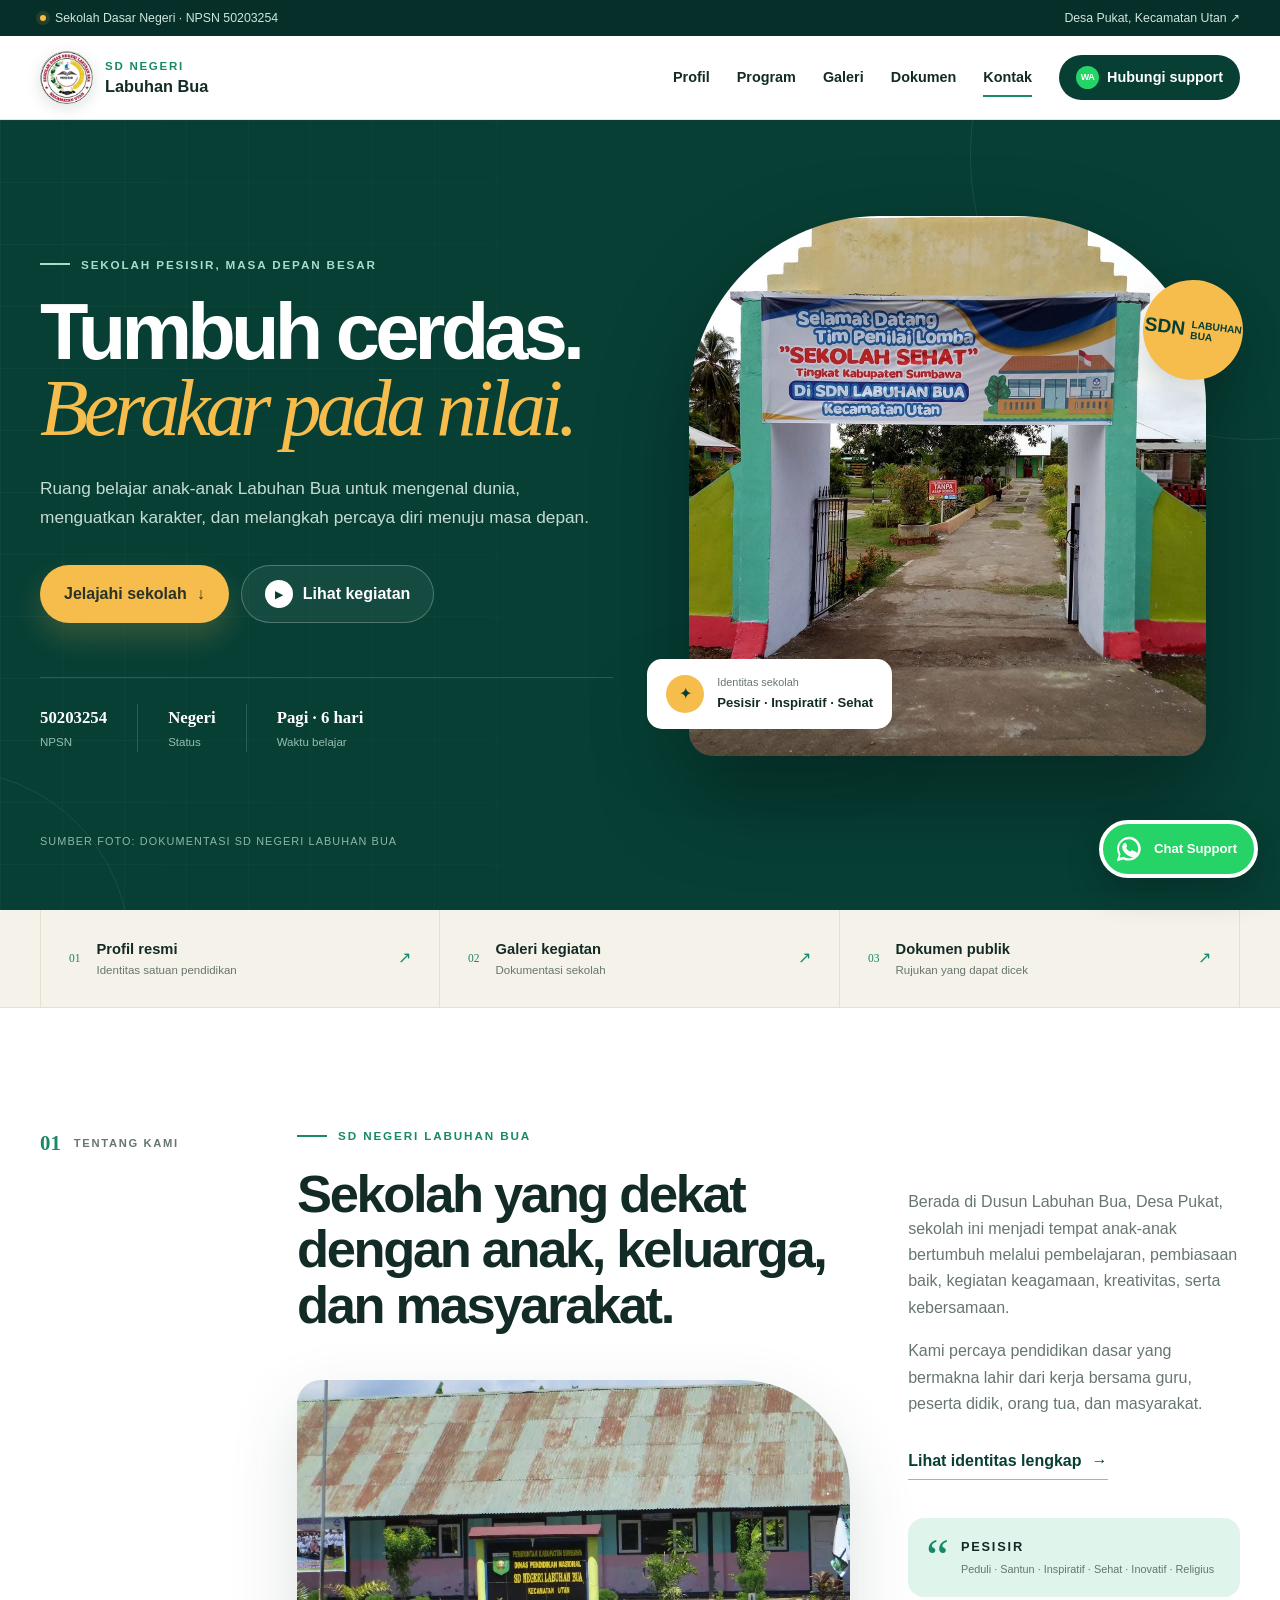
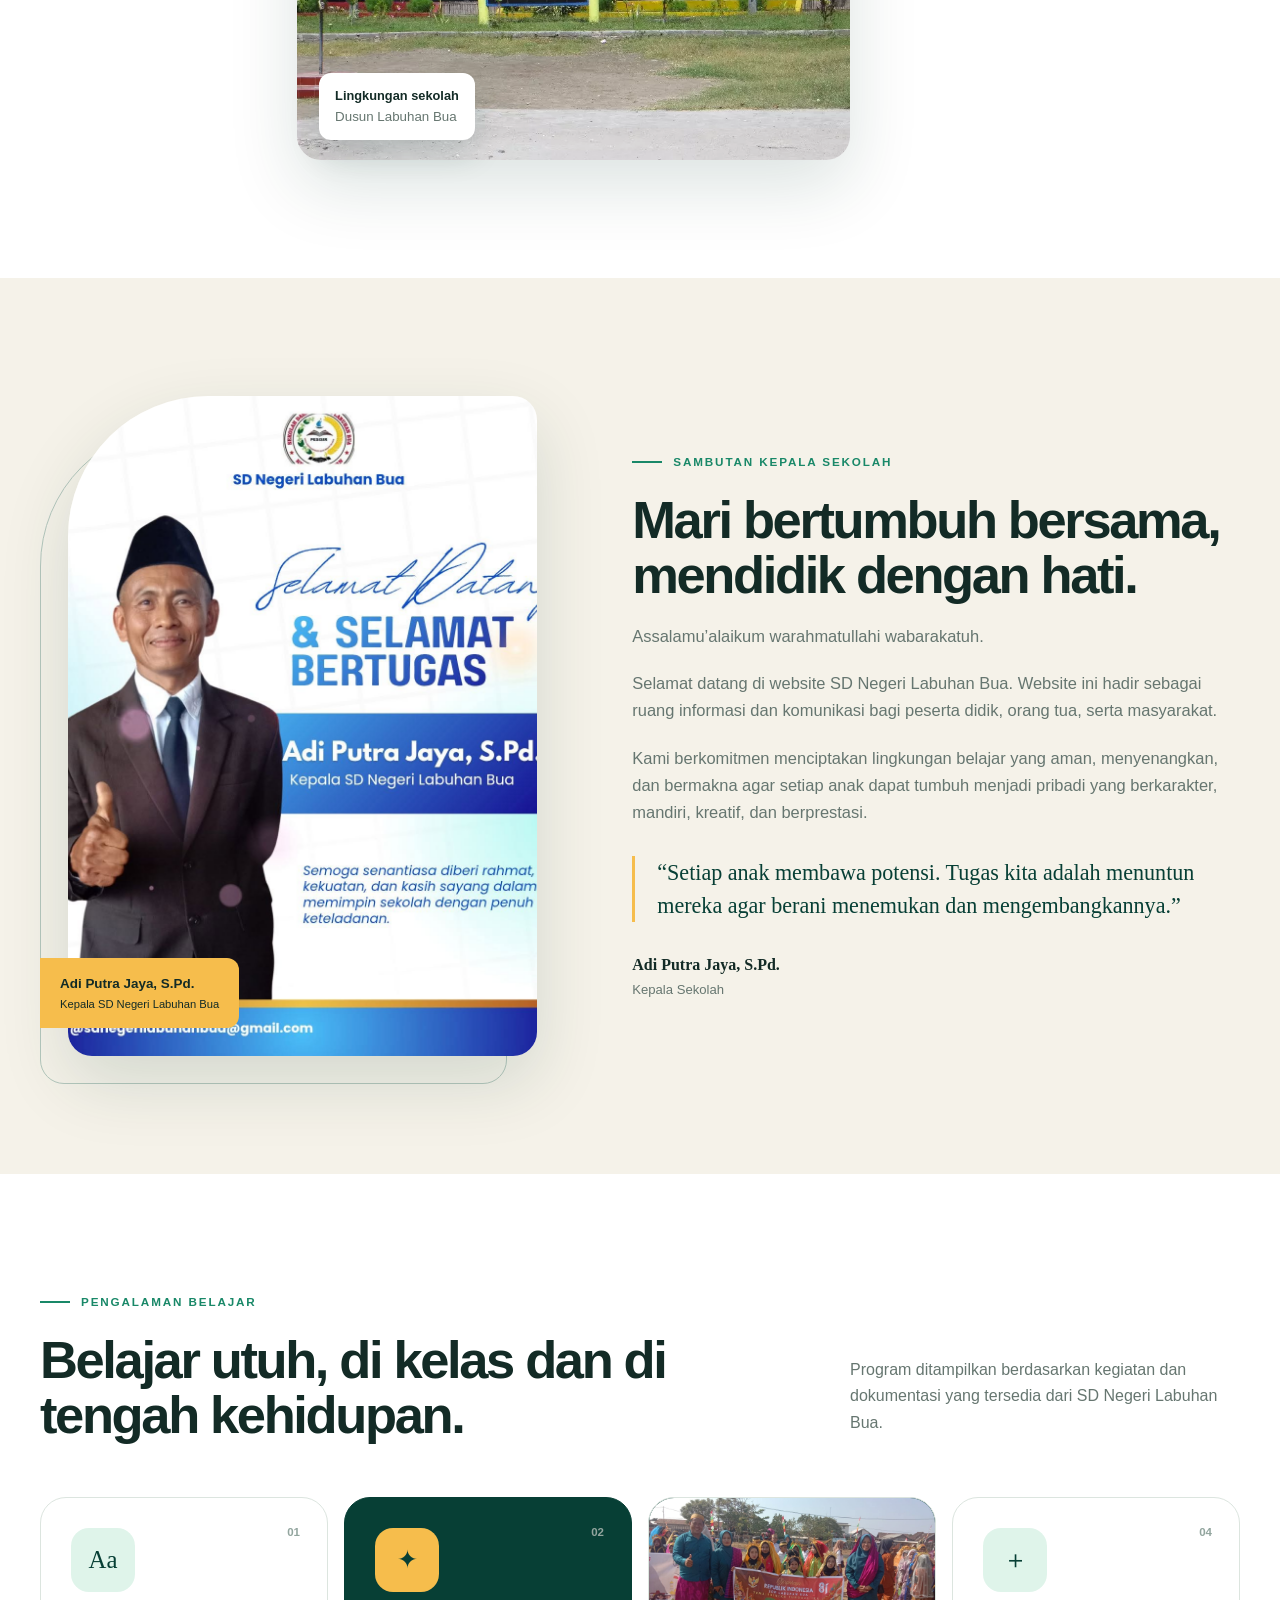
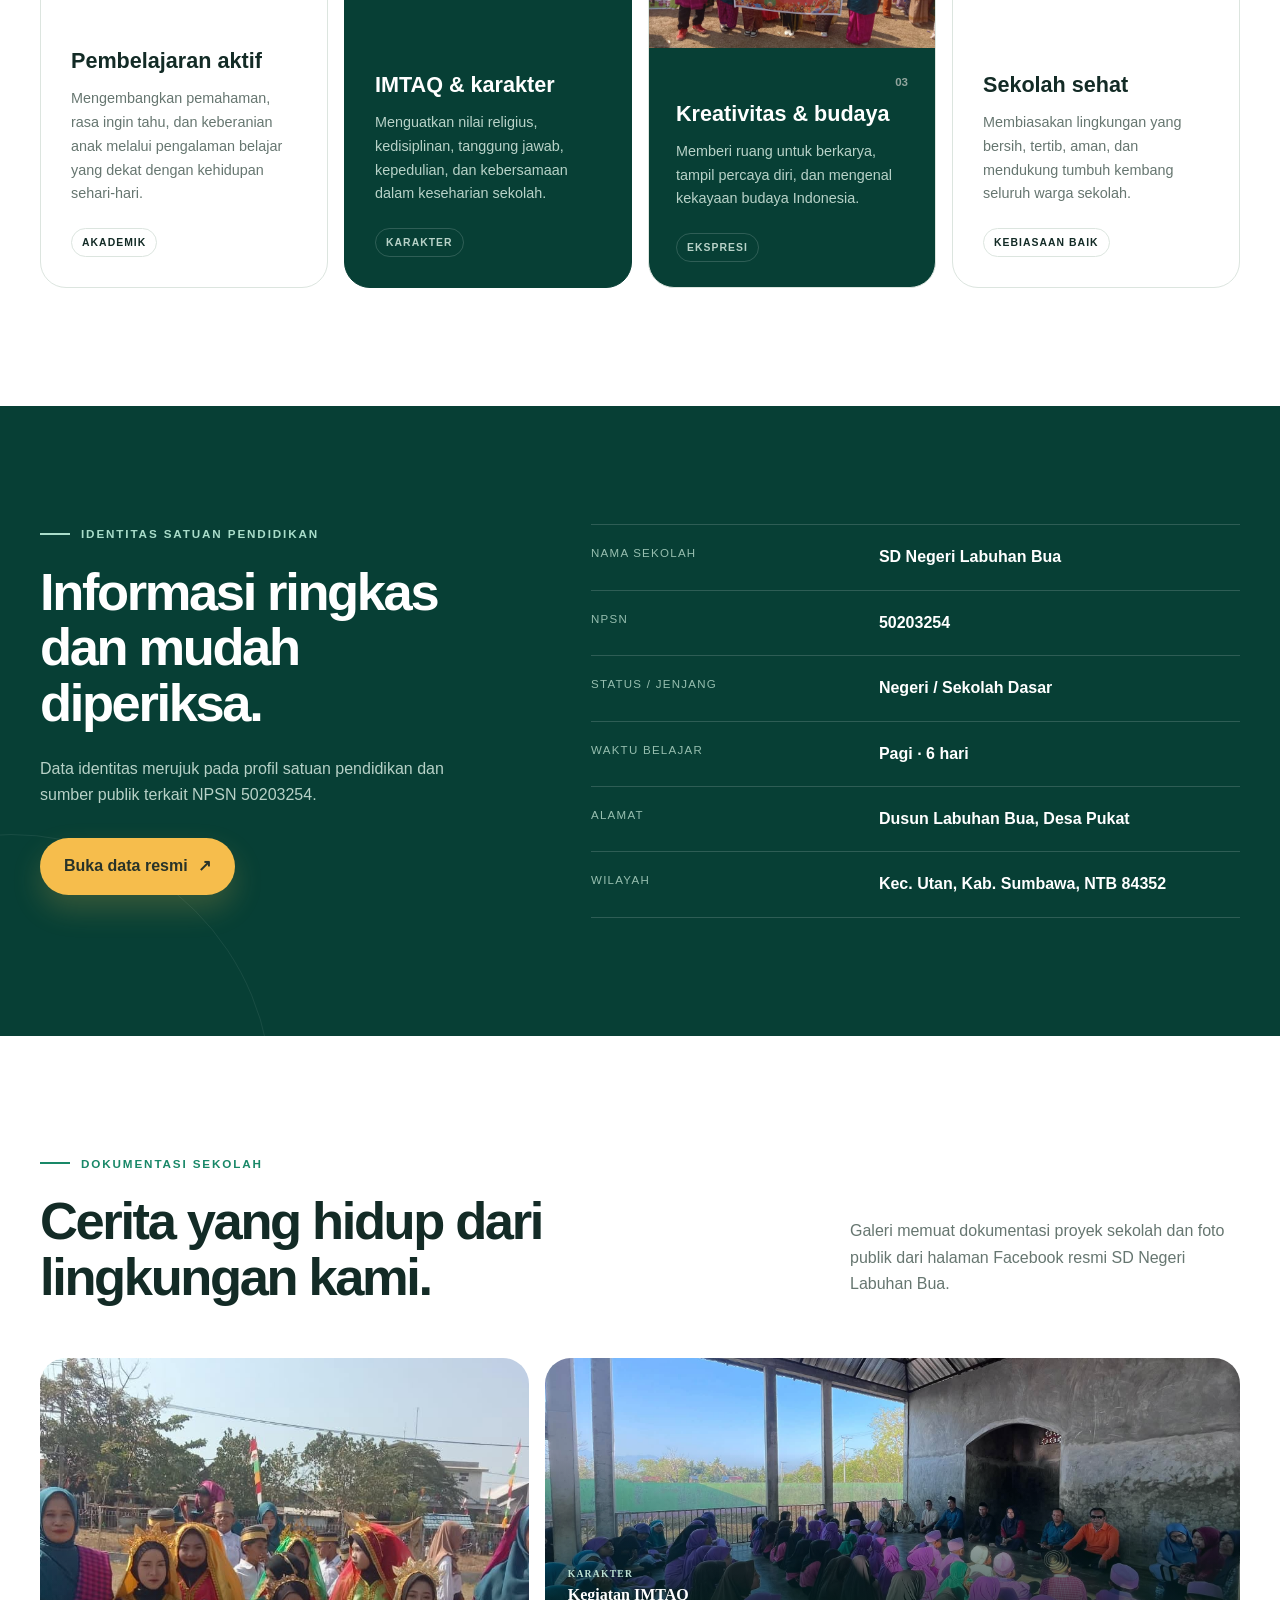
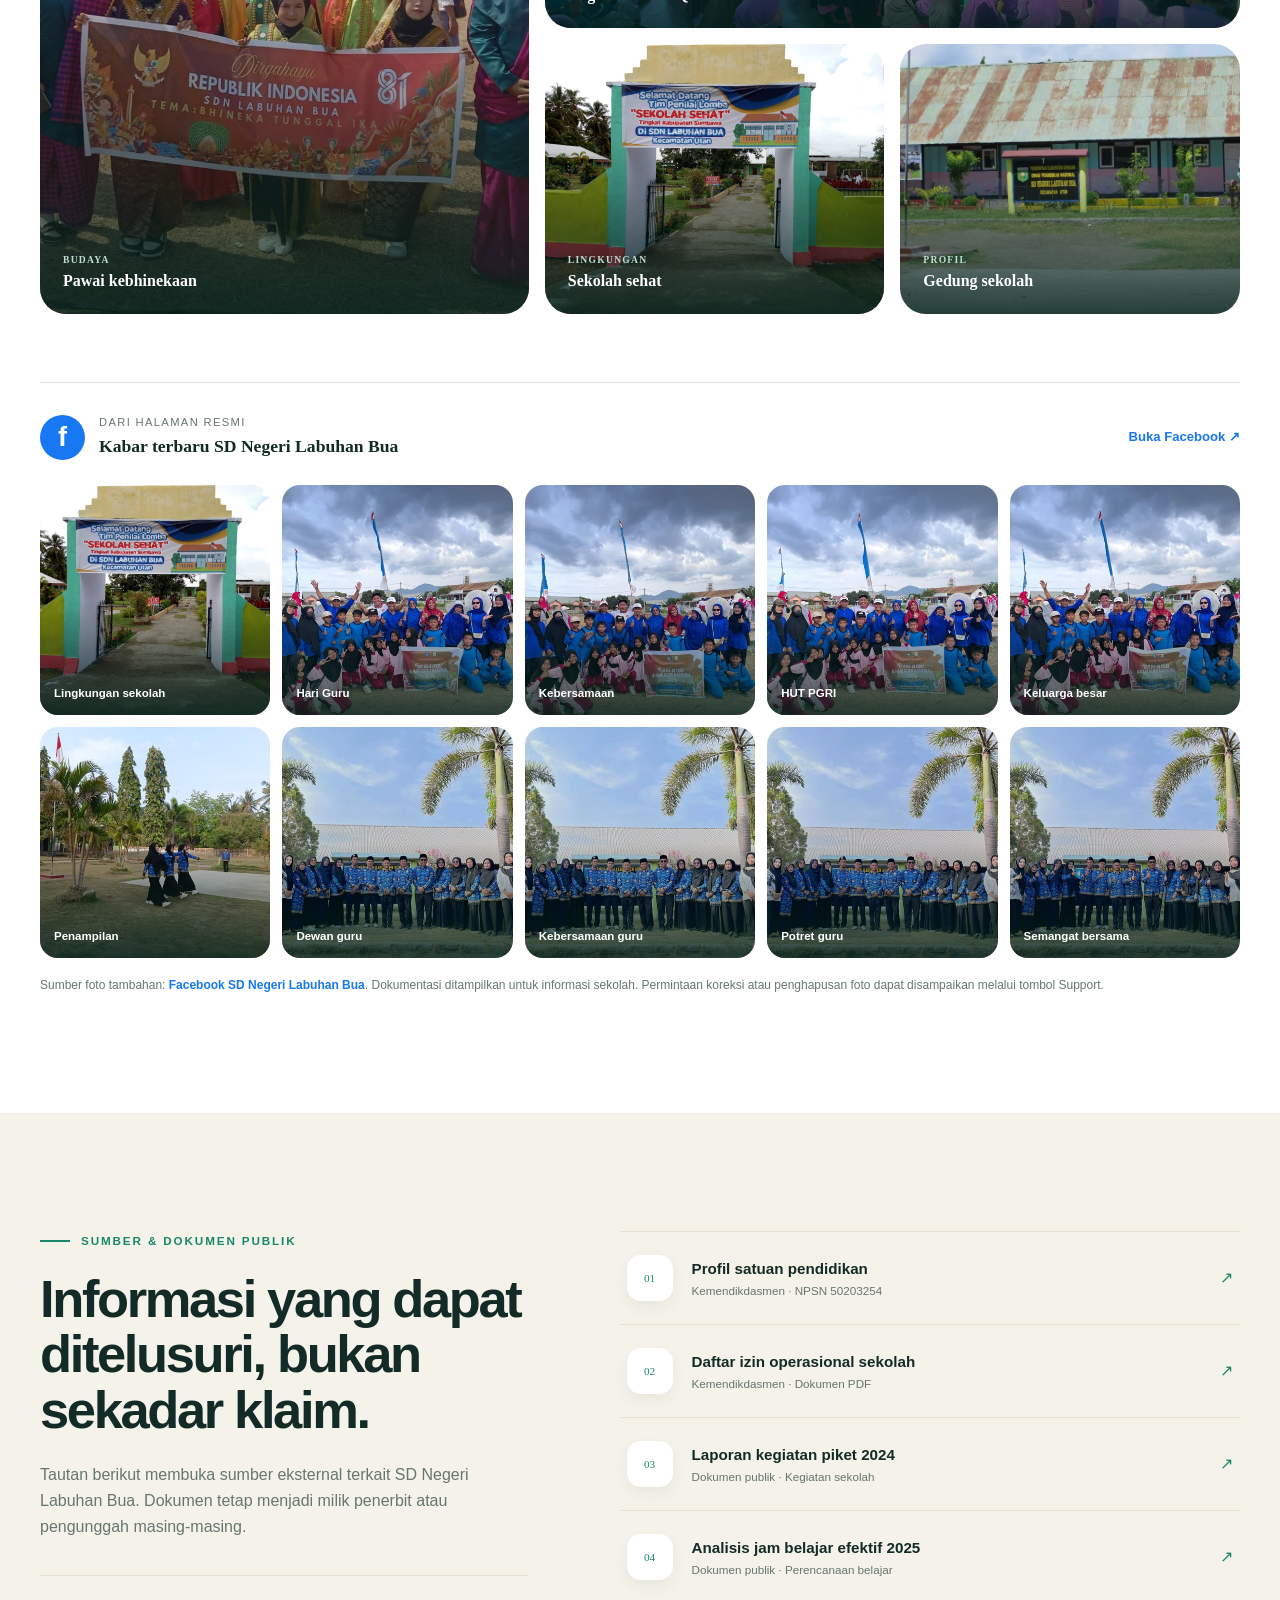
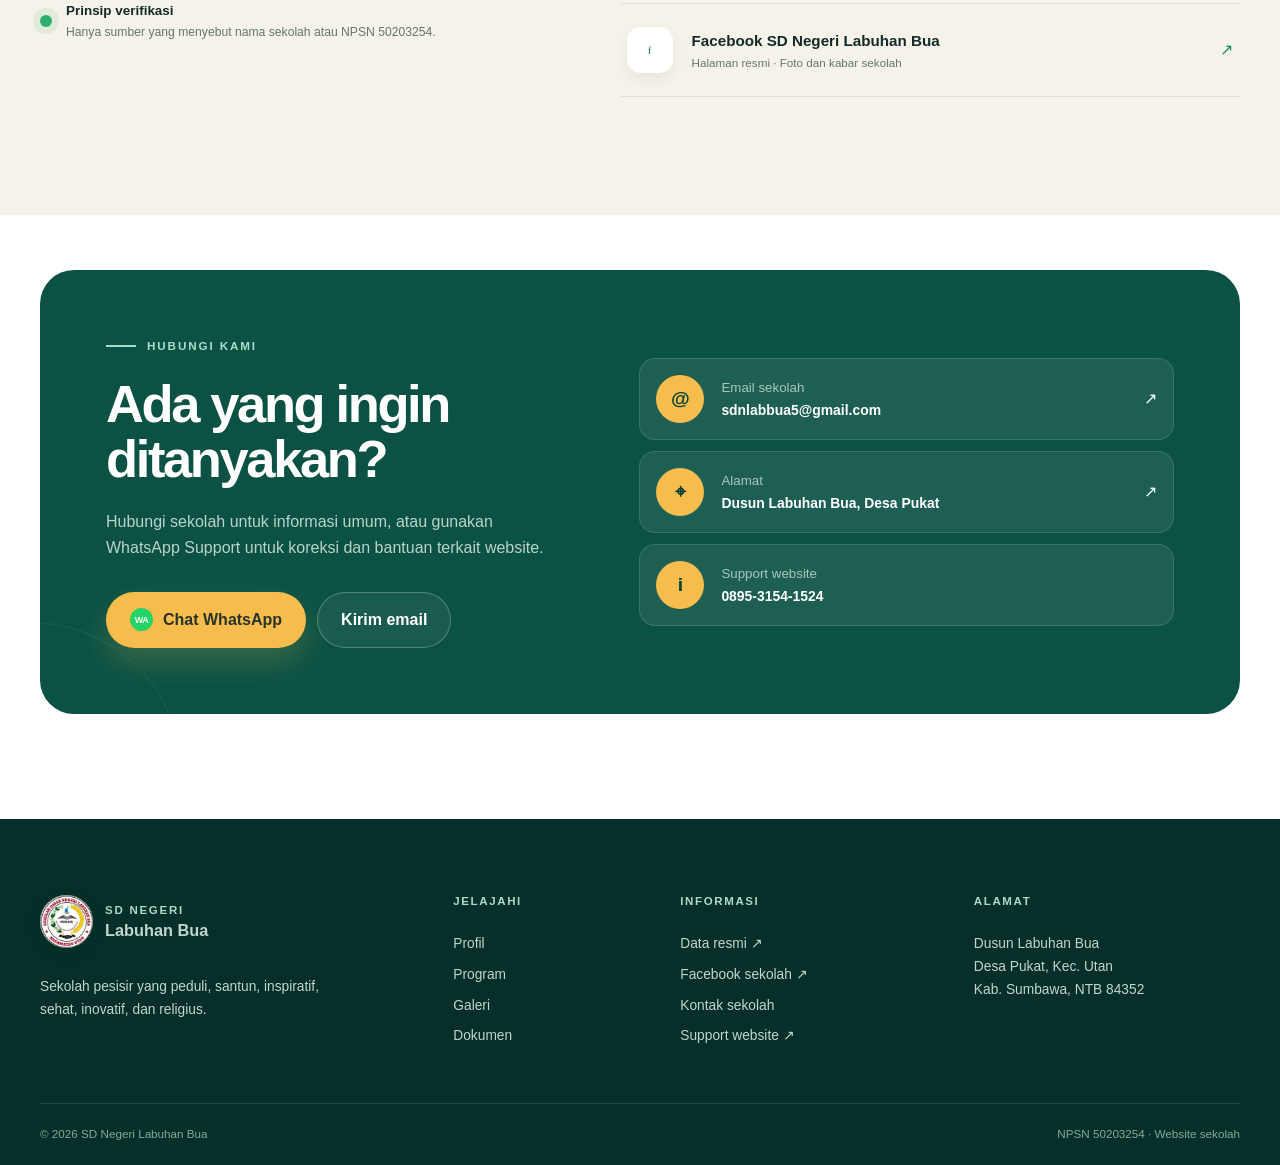
==== commit 4477a6ff: "Tambahkan galeri foto Facebook sekolah" ====
--- a/index.html
+++ b/index.html
@@ -20,7 +20,7 @@
   <link href="https://fonts.googleapis.com/css2?family=DM+Sans:wght@400;500;600;700&family=Manrope:wght@600;700;800&display=swap" rel="stylesheet">
   <link rel="stylesheet" href="style.css">
   <script type="application/ld+json">
-  {"@context":"https://schema.org","@type":"School","name":"SD Negeri Labuhan Bua","alternateName":"SDN Labuhan Bua","url":"https://sdn-labuhan-bua-50203254.web.app/","logo":"https://sdn-labuhan-bua-50203254.web.app/images/logo_sdn.jpg","image":"https://sdn-labuhan-bua-50203254.web.app/images/foto%20gedung.jpg","identifier":"NPSN 50203254","email":"sdnlabbua5@gmail.com","address":{"@type":"PostalAddress","streetAddress":"Dusun Labuhan Bua, Desa Pukat","addressLocality":"Kecamatan Utan","addressRegion":"Kabupaten Sumbawa, Nusa Tenggara Barat","postalCode":"84352","addressCountry":"ID"}}
+  {"@context":"https://schema.org","@type":"School","name":"SD Negeri Labuhan Bua","alternateName":"SDN Labuhan Bua","url":"https://sdn-labuhan-bua-50203254.web.app/","logo":"https://sdn-labuhan-bua-50203254.web.app/images/logo_sdn.jpg","image":"https://sdn-labuhan-bua-50203254.web.app/images/foto%20gedung.jpg","identifier":"NPSN 50203254","email":"sdnlabbua5@gmail.com","sameAs":["https://www.facebook.com/p/SD-Negeri-Labuhan-Bua-100064128271595/"],"address":{"@type":"PostalAddress","streetAddress":"Dusun Labuhan Bua, Desa Pukat","addressLocality":"Kecamatan Utan","addressRegion":"Kabupaten Sumbawa, Nusa Tenggara Barat","postalCode":"84352","addressCountry":"ID"}}
   </script>
 </head>
 <body>
@@ -64,20 +64,34 @@
 
     <section class="identity section" id="identitas" aria-labelledby="identitas-title"><div class="container identity-grid"><div class="identity-copy reveal"><p class="eyebrow eyebrow-light"><span></span> Identitas satuan pendidikan</p><h2 id="identitas-title">Informasi ringkas dan mudah diperiksa.</h2><p>Data identitas merujuk pada profil satuan pendidikan dan sumber publik terkait NPSN 50203254.</p><a class="button button-accent" href="https://referensi.data.kemendikdasmen.go.id/pendidikan/npsn/50203254" target="_blank" rel="noopener noreferrer">Buka data resmi <span aria-hidden="true">↗</span></a></div><dl class="identity-list reveal"><div><dt>Nama sekolah</dt><dd>SD Negeri Labuhan Bua</dd></div><div><dt>NPSN</dt><dd>50203254</dd></div><div><dt>Status / jenjang</dt><dd>Negeri / Sekolah Dasar</dd></div><div><dt>Waktu belajar</dt><dd>Pagi · 6 hari</dd></div><div><dt>Alamat</dt><dd>Dusun Labuhan Bua, Desa Pukat</dd></div><div><dt>Wilayah</dt><dd>Kec. Utan, Kab. Sumbawa, NTB 84352</dd></div></dl></div></section>
 
-    <section class="gallery section" id="galeri" aria-labelledby="galeri-title"><div class="container"><div class="section-heading reveal"><div><p class="eyebrow"><span></span> Dokumentasi sekolah</p><h2 id="galeri-title">Cerita yang hidup dari lingkungan kami.</h2></div><p>Seluruh foto pada galeri ini berasal dari berkas proyek SD Negeri Labuhan Bua dan menampilkan identitas atau kegiatan sekolah.</p></div><div class="gallery-grid"><button class="gallery-card gallery-wide reveal" type="button" data-caption="Pawai budaya dan kebhinekaan SD Negeri Labuhan Bua"><img src="images/pawai sd.jpg" alt="Pawai budaya siswa SD Negeri Labuhan Bua" loading="lazy"><span><small>Budaya</small>Pawai kebhinekaan</span></button><button class="gallery-card gallery-tall reveal" type="button" data-caption="Kegiatan IMTAQ bersama siswa dan guru"><img src="images/kegiatan imtak.jpg" alt="Kegiatan IMTAQ siswa dan guru SD Negeri Labuhan Bua" loading="lazy"><span><small>Karakter</small>Kegiatan IMTAQ</span></button><button class="gallery-card reveal" type="button" data-caption="Gerbang dan lingkungan SD Negeri Labuhan Bua"><img src="images/foto gedung.jpg" alt="Gerbang SD Negeri Labuhan Bua" loading="lazy"><span><small>Lingkungan</small>Sekolah sehat</span></button><button class="gallery-card reveal" type="button" data-caption="Gedung utama SD Negeri Labuhan Bua"><img src="images/foto_sdn.webp" alt="Gedung utama SD Negeri Labuhan Bua" loading="lazy"><span><small>Profil</small>Gedung sekolah</span></button></div><p class="gallery-disclaimer reveal">Catatan privasi: dokumentasi ditampilkan untuk informasi sekolah. Permintaan koreksi atau penghapusan foto dapat disampaikan melalui tombol Support.</p></div></section>
+    <section class="gallery section" id="galeri" aria-labelledby="galeri-title"><div class="container"><div class="section-heading reveal"><div><p class="eyebrow"><span></span> Dokumentasi sekolah</p><h2 id="galeri-title">Cerita yang hidup dari lingkungan kami.</h2></div><p>Galeri memuat dokumentasi proyek sekolah dan foto publik dari halaman Facebook resmi SD Negeri Labuhan Bua.</p></div><div class="gallery-grid"><button class="gallery-card gallery-wide reveal" type="button" data-caption="Pawai budaya dan kebhinekaan SD Negeri Labuhan Bua"><img src="images/pawai sd.jpg" alt="Pawai budaya siswa SD Negeri Labuhan Bua" loading="lazy"><span><small>Budaya</small>Pawai kebhinekaan</span></button><button class="gallery-card gallery-tall reveal" type="button" data-caption="Kegiatan IMTAQ bersama siswa dan guru"><img src="images/kegiatan imtak.jpg" alt="Kegiatan IMTAQ siswa dan guru SD Negeri Labuhan Bua" loading="lazy"><span><small>Karakter</small>Kegiatan IMTAQ</span></button><button class="gallery-card reveal" type="button" data-caption="Gerbang dan lingkungan SD Negeri Labuhan Bua"><img src="images/foto gedung.jpg" alt="Gerbang SD Negeri Labuhan Bua" loading="lazy"><span><small>Lingkungan</small>Sekolah sehat</span></button><button class="gallery-card reveal" type="button" data-caption="Gedung utama SD Negeri Labuhan Bua"><img src="images/foto_sdn.webp" alt="Gedung utama SD Negeri Labuhan Bua" loading="lazy"><span><small>Profil</small>Gedung sekolah</span></button></div>
+      <div class="social-gallery-heading reveal"><div><span class="facebook-mark" aria-hidden="true">f</span><p><small>Dari halaman resmi</small><strong>Kabar terbaru SD Negeri Labuhan Bua</strong></p></div><a href="https://www.facebook.com/p/SD-Negeri-Labuhan-Bua-100064128271595/" target="_blank" rel="noopener noreferrer">Buka Facebook <span aria-hidden="true">↗</span></a></div>
+      <div class="social-gallery-grid">
+        <button class="social-photo reveal" type="button" data-caption="Gerbang SD Negeri Labuhan Bua — sumber: Facebook sekolah"><img src="images/facebook/facebook-01.jpg" alt="Gerbang SD Negeri Labuhan Bua pada dokumentasi Facebook sekolah" loading="lazy"><span>Lingkungan sekolah</span></button>
+        <button class="social-photo reveal" type="button" data-caption="Kebersamaan siswa dan guru pada rangkaian HUT PGRI dan Hari Guru Nasional — sumber: Facebook sekolah"><img src="images/facebook/facebook-02.jpg" alt="Siswa dan guru SD Negeri Labuhan Bua berfoto bersama pada kegiatan Hari Guru" loading="lazy"><span>Hari Guru</span></button>
+        <button class="social-photo reveal" type="button" data-caption="Kebersamaan siswa dan guru SD Negeri Labuhan Bua — sumber: Facebook sekolah"><img src="images/facebook/facebook-03.jpg" alt="Siswa dan guru SD Negeri Labuhan Bua berfoto bersama" loading="lazy"><span>Kebersamaan</span></button>
+        <button class="social-photo reveal" type="button" data-caption="Rangkaian HUT PGRI dan Hari Guru Nasional — sumber: Facebook sekolah"><img src="images/facebook/facebook-04.jpg" alt="Foto bersama kegiatan HUT PGRI SD Negeri Labuhan Bua" loading="lazy"><span>HUT PGRI</span></button>
+        <button class="social-photo reveal" type="button" data-caption="Keluarga besar SD Negeri Labuhan Bua — sumber: Facebook sekolah"><img src="images/facebook/facebook-05.jpg" alt="Keluarga besar SD Negeri Labuhan Bua berfoto bersama" loading="lazy"><span>Keluarga besar</span></button>
+        <button class="social-photo reveal" type="button" data-caption="Penampilan di halaman sekolah — sumber: Facebook sekolah"><img src="images/facebook/facebook-06.jpg" alt="Penampilan guru di halaman SD Negeri Labuhan Bua" loading="lazy"><span>Penampilan</span></button>
+        <button class="social-photo reveal" type="button" data-caption="Dewan guru SD Negeri Labuhan Bua — sumber: Facebook sekolah"><img src="images/facebook/facebook-07.jpg" alt="Dewan guru SD Negeri Labuhan Bua mengenakan seragam Korpri" loading="lazy"><span>Dewan guru</span></button>
+        <button class="social-photo reveal" type="button" data-caption="Kebersamaan dewan guru — sumber: Facebook sekolah"><img src="images/facebook/facebook-08.jpg" alt="Kebersamaan dewan guru SD Negeri Labuhan Bua" loading="lazy"><span>Kebersamaan guru</span></button>
+        <button class="social-photo reveal" type="button" data-caption="Potret dewan guru SD Negeri Labuhan Bua — sumber: Facebook sekolah"><img src="images/facebook/facebook-09.jpg" alt="Potret dewan guru SD Negeri Labuhan Bua di lingkungan sekolah" loading="lazy"><span>Potret guru</span></button>
+        <button class="social-photo reveal" type="button" data-caption="Semangat keluarga besar sekolah — sumber: Facebook sekolah"><img src="images/facebook/facebook-10.jpg" alt="Keluarga besar SD Negeri Labuhan Bua menunjukkan semangat kebersamaan" loading="lazy"><span>Semangat bersama</span></button>
+      </div>
+      <p class="gallery-disclaimer reveal">Sumber foto tambahan: <a href="https://www.facebook.com/p/SD-Negeri-Labuhan-Bua-100064128271595/" target="_blank" rel="noopener noreferrer">Facebook SD Negeri Labuhan Bua</a>. Dokumentasi ditampilkan untuk informasi sekolah. Permintaan koreksi atau penghapusan foto dapat disampaikan melalui tombol Support.</p></div></section>
 
     <section class="documents section" id="dokumen" aria-labelledby="dokumen-title"><div class="container documents-grid"><div class="documents-intro reveal"><p class="eyebrow"><span></span> Sumber &amp; dokumen publik</p><h2 id="dokumen-title">Informasi yang dapat ditelusuri, bukan sekadar klaim.</h2><p>Tautan berikut membuka sumber eksternal terkait SD Negeri Labuhan Bua. Dokumen tetap menjadi milik penerbit atau pengunggah masing-masing.</p><div class="source-status"><i aria-hidden="true"></i><span><strong>Prinsip verifikasi</strong>Hanya sumber yang menyebut nama sekolah atau NPSN 50203254.</span></div></div><div class="document-list reveal">
       <a href="https://referensi.data.kemendikdasmen.go.id/pendidikan/npsn/50203254" target="_blank" rel="noopener noreferrer"><span class="doc-icon">01</span><p><strong>Profil satuan pendidikan</strong><small>Kemendikdasmen · NPSN 50203254</small></p><b aria-hidden="true">↗</b></a>
       <a href="https://file.data.kemendikdasmen.go.id/sk/1150927-110767-556340-121808568-680948387.pdf" target="_blank" rel="noopener noreferrer"><span class="doc-icon">02</span><p><strong>Daftar izin operasional sekolah</strong><small>Kemendikdasmen · Dokumen PDF</small></p><b aria-hidden="true">↗</b></a>
       <a href="https://id.scribd.com/document/792916771/LAPORAN-PIKET-ACC" target="_blank" rel="noopener noreferrer"><span class="doc-icon">03</span><p><strong>Laporan kegiatan piket 2024</strong><small>Dokumen publik · Kegiatan sekolah</small></p><b aria-hidden="true">↗</b></a>
       <a href="https://id.scribd.com/document/835468756/Buku-Analisis-jam-Belajar-Efektif" target="_blank" rel="noopener noreferrer"><span class="doc-icon">04</span><p><strong>Analisis jam belajar efektif 2025</strong><small>Dokumen publik · Perencanaan belajar</small></p><b aria-hidden="true">↗</b></a>
-      <a href="https://www.google.com/search?q=%22SDN+Labuhan+Bua%22" target="_blank" rel="noopener noreferrer"><span class="doc-icon">05</span><p><strong>Telusuri jejak digital sekolah</strong><small>Google · Hasil terkait nama sekolah</small></p><b aria-hidden="true">↗</b></a>
+      <a href="https://www.facebook.com/p/SD-Negeri-Labuhan-Bua-100064128271595/" target="_blank" rel="noopener noreferrer"><span class="doc-icon facebook-doc">f</span><p><strong>Facebook SD Negeri Labuhan Bua</strong><small>Halaman resmi · Foto dan kabar sekolah</small></p><b aria-hidden="true">↗</b></a>
     </div></div></section>
 
     <section class="contact section" id="kontak" aria-labelledby="kontak-title"><div class="container contact-panel reveal"><div class="contact-copy"><p class="eyebrow eyebrow-light"><span></span> Hubungi kami</p><h2 id="kontak-title">Ada yang ingin ditanyakan?</h2><p>Hubungi sekolah untuk informasi umum, atau gunakan WhatsApp Support untuk koreksi dan bantuan terkait website.</p><div class="contact-buttons"><a class="button button-accent" href="https://wa.me/6289531541524?text=Halo%20Support%20SDN%20Labuhan%20Bua%2C%20saya%20ingin%20bertanya%20tentang%20website%20sekolah." target="_blank" rel="noopener noreferrer"><span class="wa-mini" aria-hidden="true">WA</span> Chat WhatsApp</a><a class="button button-ghost" href="mailto:sdnlabbua5@gmail.com">Kirim email</a></div></div><div class="contact-info"><a href="mailto:sdnlabbua5@gmail.com"><span aria-hidden="true">@</span><p><small>Email sekolah</small><strong>sdnlabbua5@gmail.com</strong></p><b aria-hidden="true">↗</b></a><a href="https://www.google.com/maps/search/?api=1&query=SD+Negeri+Labuhan+Bua+Utan+Sumbawa" target="_blank" rel="noopener noreferrer"><span aria-hidden="true">⌖</span><p><small>Alamat</small><strong>Dusun Labuhan Bua, Desa Pukat</strong></p><b aria-hidden="true">↗</b></a><div><span aria-hidden="true">i</span><p><small>Support website</small><strong>0895-3154-1524</strong></p></div></div></div></section>
   </main>
 
-  <footer class="footer"><div class="container footer-top"><div class="footer-brand"><a class="brand brand-light" href="#beranda"><img src="images/logo_sdn.jpg" alt="" width="54" height="54"><span><strong>SD Negeri</strong><small>Labuhan Bua</small></span></a><p>Sekolah pesisir yang peduli, santun, inspiratif, sehat, inovatif, dan religius.</p></div><div><h2>Jelajahi</h2><a href="#profil">Profil</a><a href="#program">Program</a><a href="#galeri">Galeri</a><a href="#dokumen">Dokumen</a></div><div><h2>Informasi</h2><a href="https://referensi.data.kemendikdasmen.go.id/pendidikan/npsn/50203254" target="_blank" rel="noopener noreferrer">Data resmi ↗</a><a href="#kontak">Kontak sekolah</a><a href="https://wa.me/6289531541524" target="_blank" rel="noopener noreferrer">Support website ↗</a></div><div><h2>Alamat</h2><p>Dusun Labuhan Bua<br>Desa Pukat, Kec. Utan<br>Kab. Sumbawa, NTB 84352</p></div></div><div class="container footer-bottom"><span>© <span data-year></span> SD Negeri Labuhan Bua</span><span>NPSN 50203254 · Website sekolah</span></div></footer>
+  <footer class="footer"><div class="container footer-top"><div class="footer-brand"><a class="brand brand-light" href="#beranda"><img src="images/logo_sdn.jpg" alt="" width="54" height="54"><span><strong>SD Negeri</strong><small>Labuhan Bua</small></span></a><p>Sekolah pesisir yang peduli, santun, inspiratif, sehat, inovatif, dan religius.</p></div><div><h2>Jelajahi</h2><a href="#profil">Profil</a><a href="#program">Program</a><a href="#galeri">Galeri</a><a href="#dokumen">Dokumen</a></div><div><h2>Informasi</h2><a href="https://referensi.data.kemendikdasmen.go.id/pendidikan/npsn/50203254" target="_blank" rel="noopener noreferrer">Data resmi ↗</a><a href="https://www.facebook.com/p/SD-Negeri-Labuhan-Bua-100064128271595/" target="_blank" rel="noopener noreferrer">Facebook sekolah ↗</a><a href="#kontak">Kontak sekolah</a><a href="https://wa.me/6289531541524" target="_blank" rel="noopener noreferrer">Support website ↗</a></div><div><h2>Alamat</h2><p>Dusun Labuhan Bua<br>Desa Pukat, Kec. Utan<br>Kab. Sumbawa, NTB 84352</p></div></div><div class="container footer-bottom"><span>© <span data-year></span> SD Negeri Labuhan Bua</span><span>NPSN 50203254 · Website sekolah</span></div></footer>
 
   <a class="whatsapp-float" href="https://wa.me/6289531541524?text=Halo%20Support%20SDN%20Labuhan%20Bua%2C%20saya%20ingin%20bertanya%20tentang%20website%20sekolah." target="_blank" rel="noopener noreferrer" aria-label="Hubungi support website melalui WhatsApp"><svg aria-hidden="true" viewBox="0 0 32 32"><path d="M16 3a12.7 12.7 0 0 0-11 19L3 29l7.2-1.9A12.7 12.7 0 1 0 16 3Zm0 22.9c-2 0-3.8-.5-5.4-1.5l-.4-.2-4.3 1.1L7 21.2l-.3-.4A10.2 10.2 0 1 1 16 26Zm5.6-7.7c-.3-.2-1.8-.9-2.1-1-.3-.1-.5-.2-.7.2-.2.3-.8 1-.9 1.2-.2.2-.3.2-.7.1-1.8-.9-3-1.6-4.2-3.7-.3-.6.3-.5.9-1.8.1-.2 0-.4 0-.6l-1-2.4c-.3-.6-.6-.5-.9-.5h-.7c-.2 0-.6.1-1 .5-1.1 1.2-1.5 2.6-1.5 4 0 .3 0 2.7 2 5.1 2 2.9 5 4.5 7.9 5.3 1.1.3 2.1.3 2.9.2.9-.1 2.8-1.1 3.2-2.2.4-1.1.4-2 .3-2.2-.1-.2-.3-.3-.6-.5Z"/></svg><span>Chat Support</span></a>
   <dialog class="lightbox" aria-label="Pratinjau foto"><button type="button" aria-label="Tutup pratinjau">×</button><img src="images/foto_sdn.webp" alt=""><p></p></dialog>
--- a/style.css
+++ b/style.css
@@ -7,11 +7,13 @@
 .principal-section{background:var(--cream)}.principal-grid{display:grid;grid-template-columns:.9fr 1.1fr;gap:95px;align-items:center}.principal-photo{position:relative;padding-left:28px}.principal-photo::before{content:"";position:absolute;inset:30px 30px -28px 0;border:1px solid #b4c7bd;border-radius:140px 24px 24px 24px}.principal-photo img{position:relative;width:100%;height:660px;object-fit:cover;object-position:center top;border-radius:140px 24px 24px 24px;box-shadow:var(--shadow)}.principal-photo figcaption{position:absolute;left:0;bottom:28px;background:var(--sun);padding:15px 20px;border-radius:0 12px 12px 0;font-weight:800;font-size:.84rem}.principal-photo figcaption small{display:block;font-weight:500}.principal-copy>p:not(.eyebrow){color:var(--muted);font-size:1.03rem;margin-top:20px}.principal-copy blockquote{font-family:Georgia,serif;font-size:1.38rem;line-height:1.5;color:var(--pine);border-left:3px solid var(--sun);padding-left:22px;margin:30px 0}.signature{display:grid}.signature strong{font-family:"Manrope"}.signature span{color:var(--muted);font-size:.82rem}
 .section-heading{display:flex;align-items:end;justify-content:space-between;gap:60px;margin-bottom:54px}.section-heading>div{max-width:750px}.section-heading>p{max-width:390px;color:var(--muted);padding-bottom:7px}.program-grid{display:grid;grid-template-columns:repeat(4,1fr);gap:16px}.program-card{min-height:380px;border:1px solid var(--line);padding:30px;border-radius:var(--radius);position:relative;display:flex;flex-direction:column;transition:.3s;overflow:hidden}.program-card:hover{transform:translateY(-7px);box-shadow:var(--shadow)}.program-card.dark{background:var(--pine);color:#fff;border-color:var(--pine)}.program-num{position:absolute;right:27px;top:25px;color:#92a59e;font-size:.72rem;font-weight:800}.program-icon{width:64px;height:64px;display:grid;place-items:center;background:var(--mint);color:var(--pine);border-radius:18px;font-family:Georgia,serif;font-size:1.55rem;margin-bottom:auto}.dark .program-icon{background:var(--sun)}.program-card h3{margin:28px 0 12px}.program-card p{color:var(--muted);font-size:.9rem}.dark p{color:#b8d2c8}.card-tag{align-self:flex-start;margin-top:22px;padding:5px 10px;border:1px solid var(--line);border-radius:999px;font-size:.65rem;font-weight:800;text-transform:uppercase;letter-spacing:.1em}.dark .card-tag{border-color:rgba(255,255,255,.16);color:#b8d2c8}.image-card{padding:0;background:var(--pine);color:#fff}.image-card>img{width:100%;height:150px;object-fit:cover}.image-card>div{position:relative;padding:25px 27px;display:flex;flex-direction:column;flex:1}.image-card p{color:#b8d2c8}.image-card .card-tag{border-color:rgba(255,255,255,.16);color:#b8d2c8}
 .identity{background:var(--pine);color:#fff;position:relative;overflow:hidden}.identity::after{content:"";position:absolute;width:520px;height:520px;border:1px solid rgba(255,255,255,.07);border-radius:50%;left:-250px;bottom:-320px}.identity-grid{display:grid;grid-template-columns:.82fr 1.18fr;gap:100px;position:relative;z-index:1}.identity-copy p:not(.eyebrow){color:#b7d1c7;margin:25px 0 30px;max-width:440px}.identity-list{border-top:1px solid rgba(255,255,255,.16)}.identity-list div{display:grid;grid-template-columns:1fr 1.4fr;gap:30px;padding:19px 0;border-bottom:1px solid rgba(255,255,255,.16)}.identity-list dt{font-size:.72rem;color:#96beaf;text-transform:uppercase;letter-spacing:.11em}.identity-list dd{font-weight:700}
-.gallery-grid{display:grid;grid-template-columns:1.18fr .82fr .82fr;grid-template-rows:270px 270px;gap:16px}.gallery-card{position:relative;border:0;border-radius:var(--radius);overflow:hidden;cursor:zoom-in;background:#ddd}.gallery-wide{grid-row:1/3}.gallery-tall{grid-column:2/4}.gallery-card img{width:100%;height:100%;object-fit:cover;transition:.5s}.gallery-card:hover img{transform:scale(1.045)}.gallery-card::after{content:"";position:absolute;inset:35% 0 0;background:linear-gradient(transparent,rgba(3,33,27,.84))}.gallery-card>span{position:absolute;z-index:1;left:23px;bottom:20px;color:#fff;font-family:"Manrope";font-weight:800;text-align:left}.gallery-card span small{display:block;font-family:"DM Sans";color:#bce1d3;text-transform:uppercase;letter-spacing:.13em;font-size:.6rem}.gallery-disclaimer{color:var(--muted);font-size:.75rem;margin-top:18px}
+.gallery-grid{display:grid;grid-template-columns:1.18fr .82fr .82fr;grid-template-rows:270px 270px;gap:16px}.gallery-card{position:relative;border:0;border-radius:var(--radius);overflow:hidden;cursor:zoom-in;background:#ddd}.gallery-wide{grid-row:1/3}.gallery-tall{grid-column:2/4}.gallery-card img{width:100%;height:100%;object-fit:cover;transition:.5s}.gallery-card:hover img{transform:scale(1.045)}.gallery-card::after{content:"";position:absolute;inset:35% 0 0;background:linear-gradient(transparent,rgba(3,33,27,.84))}.gallery-card>span{position:absolute;z-index:1;left:23px;bottom:20px;color:#fff;font-family:"Manrope";font-weight:800;text-align:left}.gallery-card span small{display:block;font-family:"DM Sans";color:#bce1d3;text-transform:uppercase;letter-spacing:.13em;font-size:.6rem}.social-gallery-heading{display:flex;align-items:center;justify-content:space-between;gap:24px;margin:68px 0 24px;padding-top:30px;border-top:1px solid var(--line)}.social-gallery-heading>div{display:flex;align-items:center;gap:14px}.facebook-mark{display:grid;place-items:center;width:45px;height:45px;border-radius:50%;background:#1877f2;color:#fff;font-family:Arial,sans-serif;font-size:1.7rem;font-weight:800}.social-gallery-heading p{display:grid}.social-gallery-heading small{color:var(--muted);font-size:.7rem;text-transform:uppercase;letter-spacing:.12em}.social-gallery-heading strong{font-family:"Manrope";font-size:1.1rem}.social-gallery-heading a{color:#1877f2;font-size:.82rem;font-weight:800}.social-gallery-grid{display:grid;grid-template-columns:repeat(5,1fr);gap:12px}.social-photo{position:relative;aspect-ratio:1/1;border:0;border-radius:18px;overflow:hidden;background:#ddd;cursor:zoom-in}.social-photo img{width:100%;height:100%;object-fit:cover;transition:.4s}.social-photo:hover img{transform:scale(1.05)}.social-photo::after{content:"";position:absolute;inset:50% 0 0;background:linear-gradient(transparent,rgba(3,33,27,.82))}.social-photo span{position:absolute;z-index:1;left:14px;right:14px;bottom:12px;color:#fff;font-size:.72rem;font-weight:800;text-align:left}.gallery-disclaimer{color:var(--muted);font-size:.75rem;margin-top:18px}.gallery-disclaimer a{color:#1877f2;font-weight:800}.facebook-doc{background:#1877f2;color:#fff;font-size:1.3rem}
 .documents{background:var(--cream)}.documents-grid{display:grid;grid-template-columns:.88fr 1.12fr;gap:92px;align-items:start}.documents-intro{position:sticky;top:120px}.documents-intro>p:not(.eyebrow){color:var(--muted);max-width:480px;margin-top:24px}.source-status{display:flex;gap:14px;align-items:center;border-top:1px solid var(--sand);margin-top:34px;padding-top:24px}.source-status i{width:12px;height:12px;border-radius:50%;background:#2eae71;box-shadow:0 0 0 7px rgba(46,174,113,.1)}.source-status span{display:grid;color:var(--muted);font-size:.76rem}.source-status strong{color:var(--ink);font-size:.84rem}.document-list{border-top:1px solid var(--sand)}.document-list a{display:grid;grid-template-columns:48px 1fr auto;align-items:center;gap:17px;padding:23px 7px;border-bottom:1px solid var(--sand);transition:.2s}.document-list a:hover{background:rgba(255,255,255,.7);padding-left:15px;padding-right:15px}.doc-icon{display:grid;place-items:center;width:46px;height:46px;border-radius:14px;background:var(--white);color:var(--leaf);font-family:"Manrope";font-size:.7rem;box-shadow:0 6px 15px rgba(5,54,45,.06)}.document-list p{display:grid}.document-list strong{font-size:.95rem}.document-list small{color:var(--muted);font-size:.73rem}.document-list b{color:var(--leaf);font-weight:400}
 .contact{padding:55px 0 105px}.contact-panel{background:#0b5245;color:#fff;border-radius:34px;padding:66px;display:grid;grid-template-columns:.92fr 1.08fr;gap:78px;align-items:center;position:relative;overflow:hidden}.contact-panel::after{content:"";position:absolute;width:300px;height:300px;border:1px solid rgba(255,255,255,.07);border-radius:50%;left:-160px;bottom:-210px}.contact-copy{position:relative;z-index:1}.contact-copy>p:not(.eyebrow){color:#bad4ca;margin-top:22px}.contact-buttons{display:flex;gap:11px;flex-wrap:wrap;margin-top:30px}.contact-info{display:grid;gap:11px;position:relative;z-index:1}.contact-info>a,.contact-info>div{display:grid;grid-template-columns:50px 1fr auto;align-items:center;gap:15px;padding:16px;background:rgba(255,255,255,.08);border:1px solid rgba(255,255,255,.12);border-radius:16px;transition:.2s}.contact-info>a:hover{background:rgba(255,255,255,.14);transform:translateX(4px)}.contact-info>a>span,.contact-info>div>span{width:48px;height:48px;display:grid;place-items:center;background:var(--sun);color:var(--pine);border-radius:50%;font-size:1.2rem;font-weight:800}.contact-info p{display:grid}.contact-info small{color:#a7c8bb}.contact-info strong{font-size:.87rem}.contact-info b{font-weight:400}
 .footer{background:var(--pine-3);color:#fff;padding:76px 0 22px}.footer-top{display:grid;grid-template-columns:1.35fr .65fr .9fr 1fr;gap:54px}.brand-light strong{color:#a8dbc8}.footer-brand>p{color:#a5c4b8;max-width:290px;margin-top:20px}.footer h2{font-size:.72rem;text-transform:uppercase;letter-spacing:.14em;color:#a8dbc8;margin-bottom:18px}.footer-top>div:not(:first-child){display:flex;flex-direction:column;gap:8px}.footer a,.footer p{color:#c0d6ce;font-size:.86rem}.footer a:hover{color:#fff}.footer-bottom{border-top:1px solid rgba(255,255,255,.12);padding-top:20px;margin-top:55px;display:flex;justify-content:space-between;color:#87a99b;font-size:.73rem}.whatsapp-float{position:fixed;right:22px;bottom:22px;z-index:90;display:flex;align-items:center;gap:10px;background:#25d366;color:#fff;border:4px solid #fff;border-radius:999px;padding:10px 17px 10px 11px;box-shadow:0 14px 35px rgba(0,0,0,.22);font-weight:800;font-size:.82rem;transition:.2s}.whatsapp-float:hover{transform:translateY(-3px);background:#1fbe5c}.whatsapp-float svg{width:30px;height:30px;fill:currentColor}.lightbox{inset:0;margin:auto;border:0;background:rgba(2,24,20,.96);width:100vw;height:100vh;max-width:none;max-height:none;padding:5vw;color:#fff}.lightbox::backdrop{background:transparent}.lightbox img{width:100%;height:calc(100% - 45px);object-fit:contain}.lightbox button{position:absolute;top:22px;right:28px;width:48px;height:48px;border:0;border-radius:50%;font-size:1.7rem;cursor:pointer}.lightbox p{text-align:center;margin-top:14px}.reveal{opacity:0;transform:translateY(24px);transition:opacity .7s ease,transform .7s ease}.reveal.visible{opacity:1;transform:none}
 @media(max-width:1080px){.nav-links{gap:18px}.program-grid{grid-template-columns:repeat(2,1fr)}.program-card{min-height:340px}.hero-grid{gap:50px}.about-grid{grid-template-columns:.35fr 1.2fr .8fr;gap:38px}}
 @media(max-width:900px){.nav-links{position:absolute;top:84px;left:20px;right:20px;background:#fff;display:none;flex-direction:column;align-items:stretch;gap:0;padding:14px;border-radius:17px;box-shadow:var(--shadow);border:1px solid var(--line)}.nav-links.open{display:flex}.nav-links a{padding:13px 15px}.nav-cta{justify-content:center;margin-top:5px}.menu-toggle{display:block}.menu-toggle.open span:nth-of-type(2){transform:translateY(7px) rotate(45deg)}.menu-toggle.open span:nth-of-type(3){opacity:0}.menu-toggle.open span:nth-of-type(4){transform:translateY(-7px) rotate(-45deg)}.hero-grid,.principal-grid,.identity-grid,.documents-grid,.contact-panel{grid-template-columns:1fr}.hero{padding-top:72px}.hero-copy{max-width:720px}.hero-visual{max-width:650px;margin:auto}.quick-grid{grid-template-columns:1fr}.quick-grid a,.quick-grid a:first-child{border-left:1px solid var(--sand);border-bottom:1px solid var(--sand)}.about-grid{grid-template-columns:1fr 1fr}.section-index{grid-column:1/-1}.about-side{padding-top:45px}.principal-grid{gap:58px}.principal-photo{max-width:650px}.identity-grid{gap:55px}.documents-grid{gap:55px}.documents-intro{position:static}.contact-panel{gap:42px}.footer-top{grid-template-columns:1.2fr 1fr 1fr}.footer-top>div:last-child{grid-column:2}.gallery-grid{grid-template-columns:1fr 1fr;grid-template-rows:360px 230px 230px}.gallery-wide{grid-row:auto;grid-column:1/3}.gallery-tall{grid-column:auto}.section-heading{align-items:start}}
 @media(max-width:650px){.container{width:min(calc(100% - 28px),var(--max))}.section{padding:80px 0}.notice-inner{justify-content:center}.notice-inner a{display:none}.navbar{height:72px}.brand img{width:45px;height:45px}.nav-links{top:72px}.hero{min-height:0;padding:62px 0 34px}.hero-grid{gap:52px}.hero-lead{font-size:1rem}.hero-actions{display:grid}.hero-trust{display:grid;grid-template-columns:repeat(3,1fr);gap:8px}.hero-trust div{padding-right:8px;margin-right:0}.hero-trust strong{font-size:.9rem}.hero-trust span{font-size:.62rem}.hero-image{border-radius:95px 95px 20px 20px}.hero-image img{height:430px}.hero-visual{padding-right:8px}.hero-note{right:-5px;width:84px;height:84px}.hero-badge{left:-4px;bottom:53px}.source-note{margin-top:24px}.source-note span:last-child{display:none}.about-grid{grid-template-columns:1fr;gap:25px}.about-side{padding-top:0}.about-image img{height:330px;border-radius:22px 70px 22px 22px}.principal-grid{gap:50px}.principal-photo{padding-left:14px}.principal-photo img{height:500px;border-radius:75px 20px 20px 20px}.principal-photo figcaption{bottom:18px}.section-heading{display:block;margin-bottom:38px}.section-heading>p{margin-top:18px}.program-grid{grid-template-columns:1fr}.identity-list div{grid-template-columns:1fr;gap:5px}.gallery-grid{grid-template-columns:1fr;grid-template-rows:340px 250px 250px 250px}.gallery-wide{grid-column:auto}.gallery-tall{grid-column:auto}.documents-grid{gap:45px}.document-list a{grid-template-columns:45px 1fr auto}.contact{padding-top:28px}.contact-panel{padding:38px 22px;border-radius:25px}.contact-buttons{display:grid}.contact-info>a,.contact-info>div{grid-template-columns:44px 1fr}.contact-info>a>span,.contact-info>div>span{width:44px;height:44px}.contact-info b{display:none}.contact-info strong{font-size:.75rem;overflow-wrap:anywhere}.footer-top{grid-template-columns:1fr;gap:35px}.footer-top>div:last-child{grid-column:auto}.footer-bottom{gap:12px;align-items:flex-start;flex-direction:column}.whatsapp-float{right:13px;bottom:13px;padding:10px;border-width:3px}.whatsapp-float span{display:none}.lightbox{padding:70px 12px 22px}}
+@media(max-width:900px){.social-gallery-grid{grid-template-columns:repeat(3,1fr)}}
+@media(max-width:650px){.social-gallery-heading{align-items:flex-start;flex-direction:column;margin-top:48px}.social-gallery-grid{grid-template-columns:repeat(2,1fr);gap:9px}.social-photo{border-radius:14px}.social-photo span{font-size:.66rem}}
 @media(prefers-reduced-motion:reduce){html{scroll-behavior:auto}*,*::before,*::after{animation-duration:.01ms!important;animation-iteration-count:1!important;transition-duration:.01ms!important}.reveal{opacity:1;transform:none}}
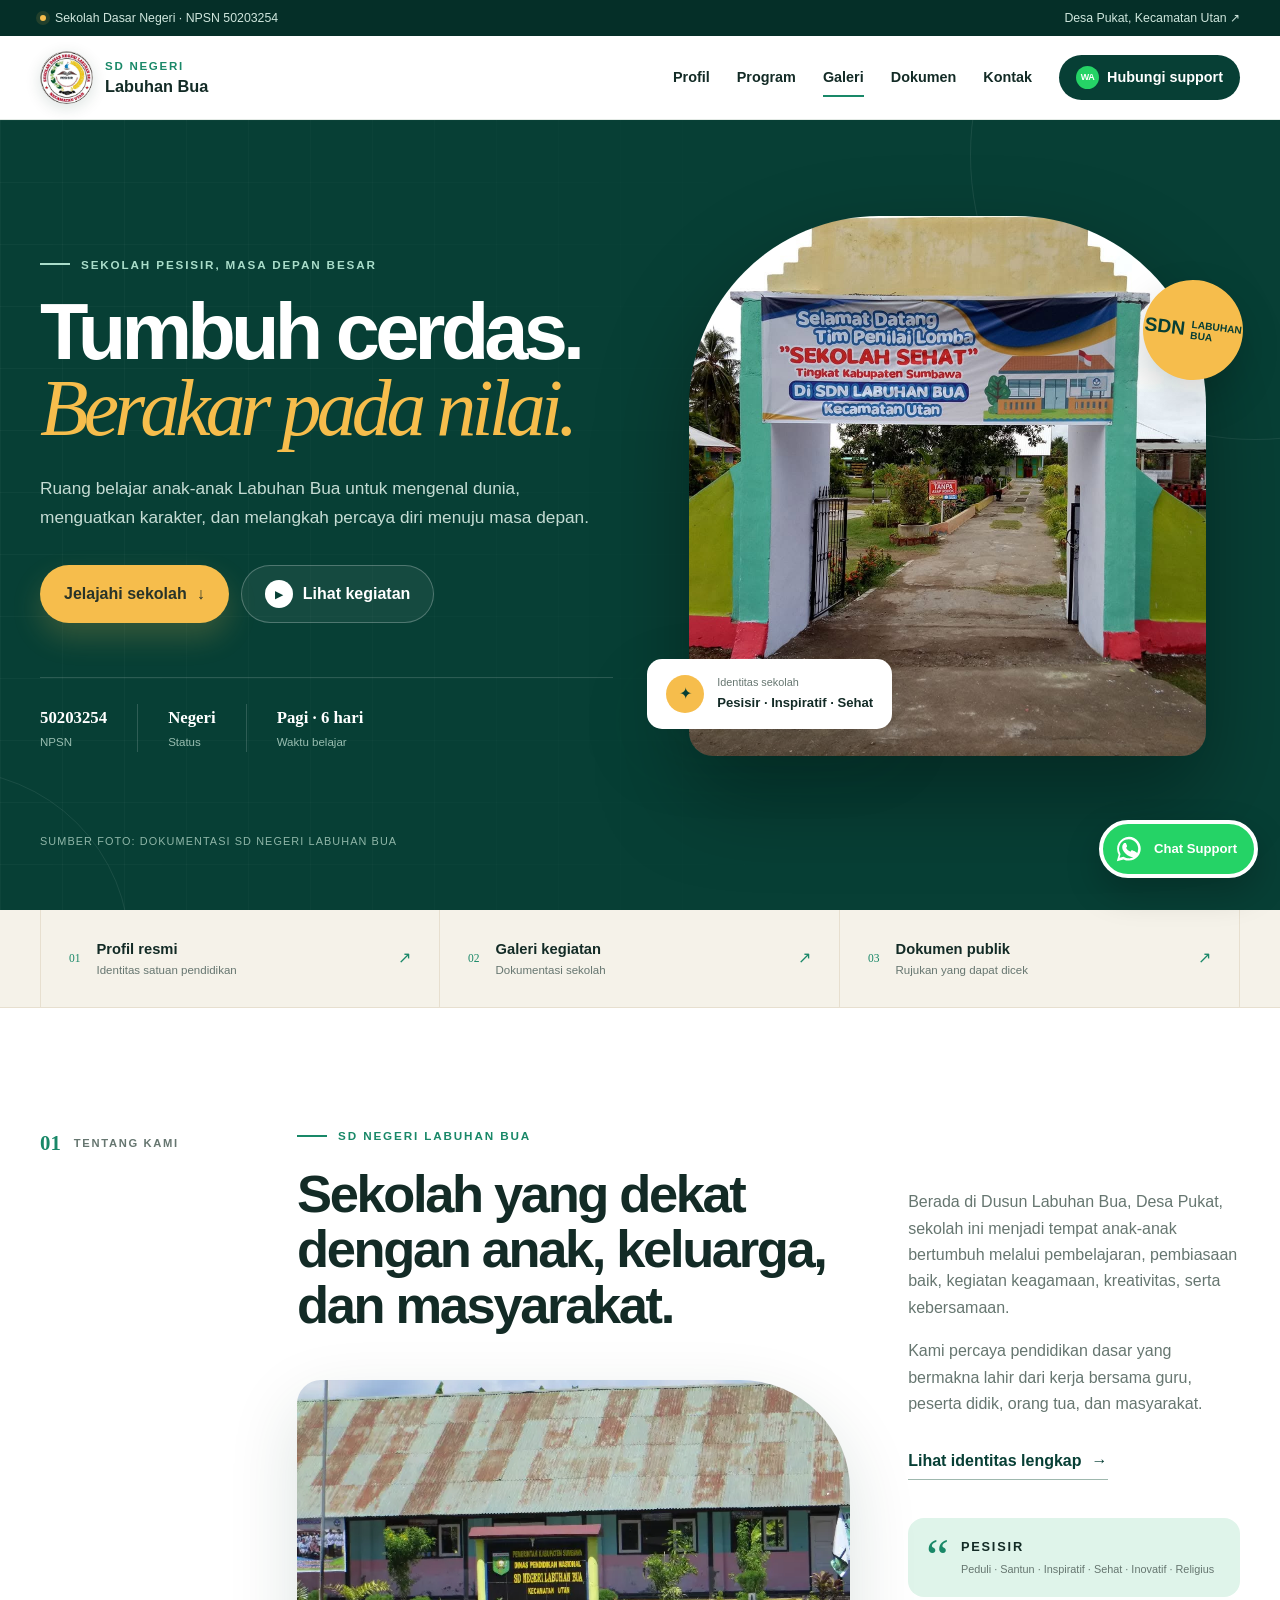
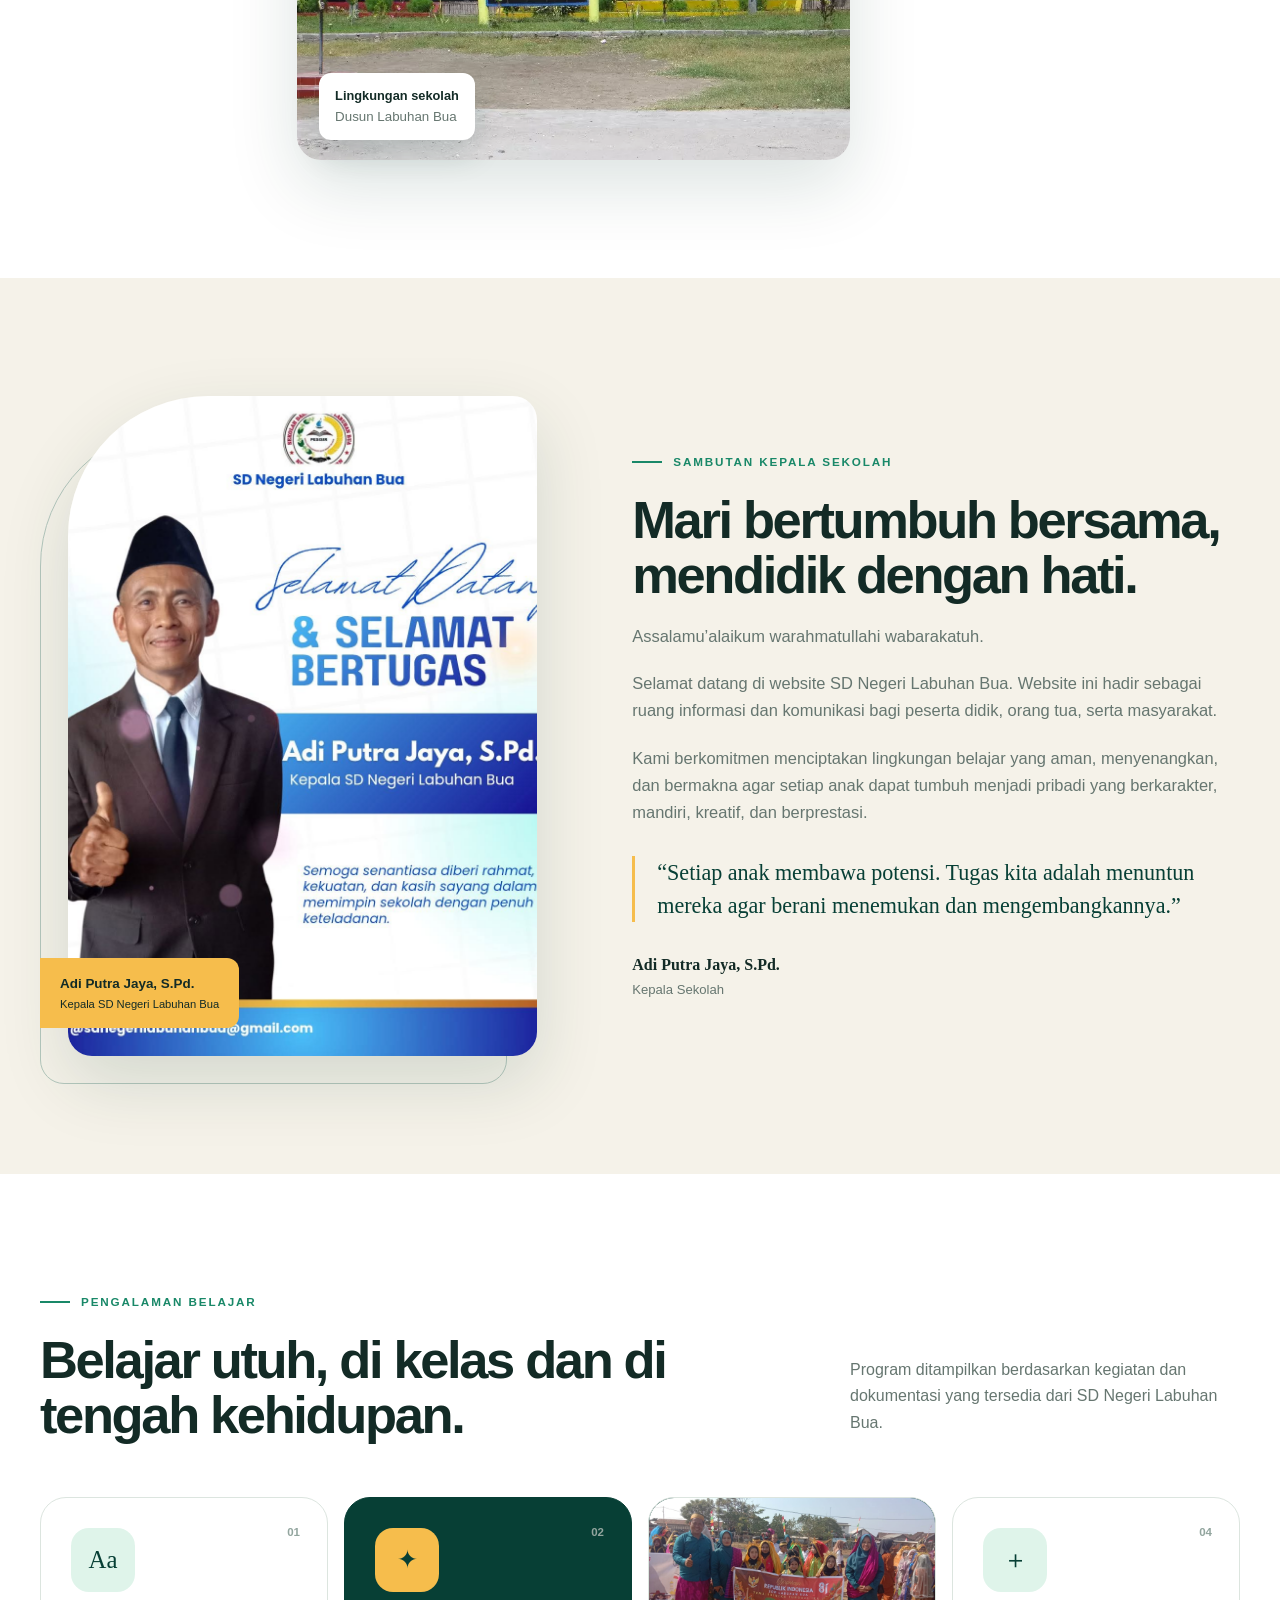
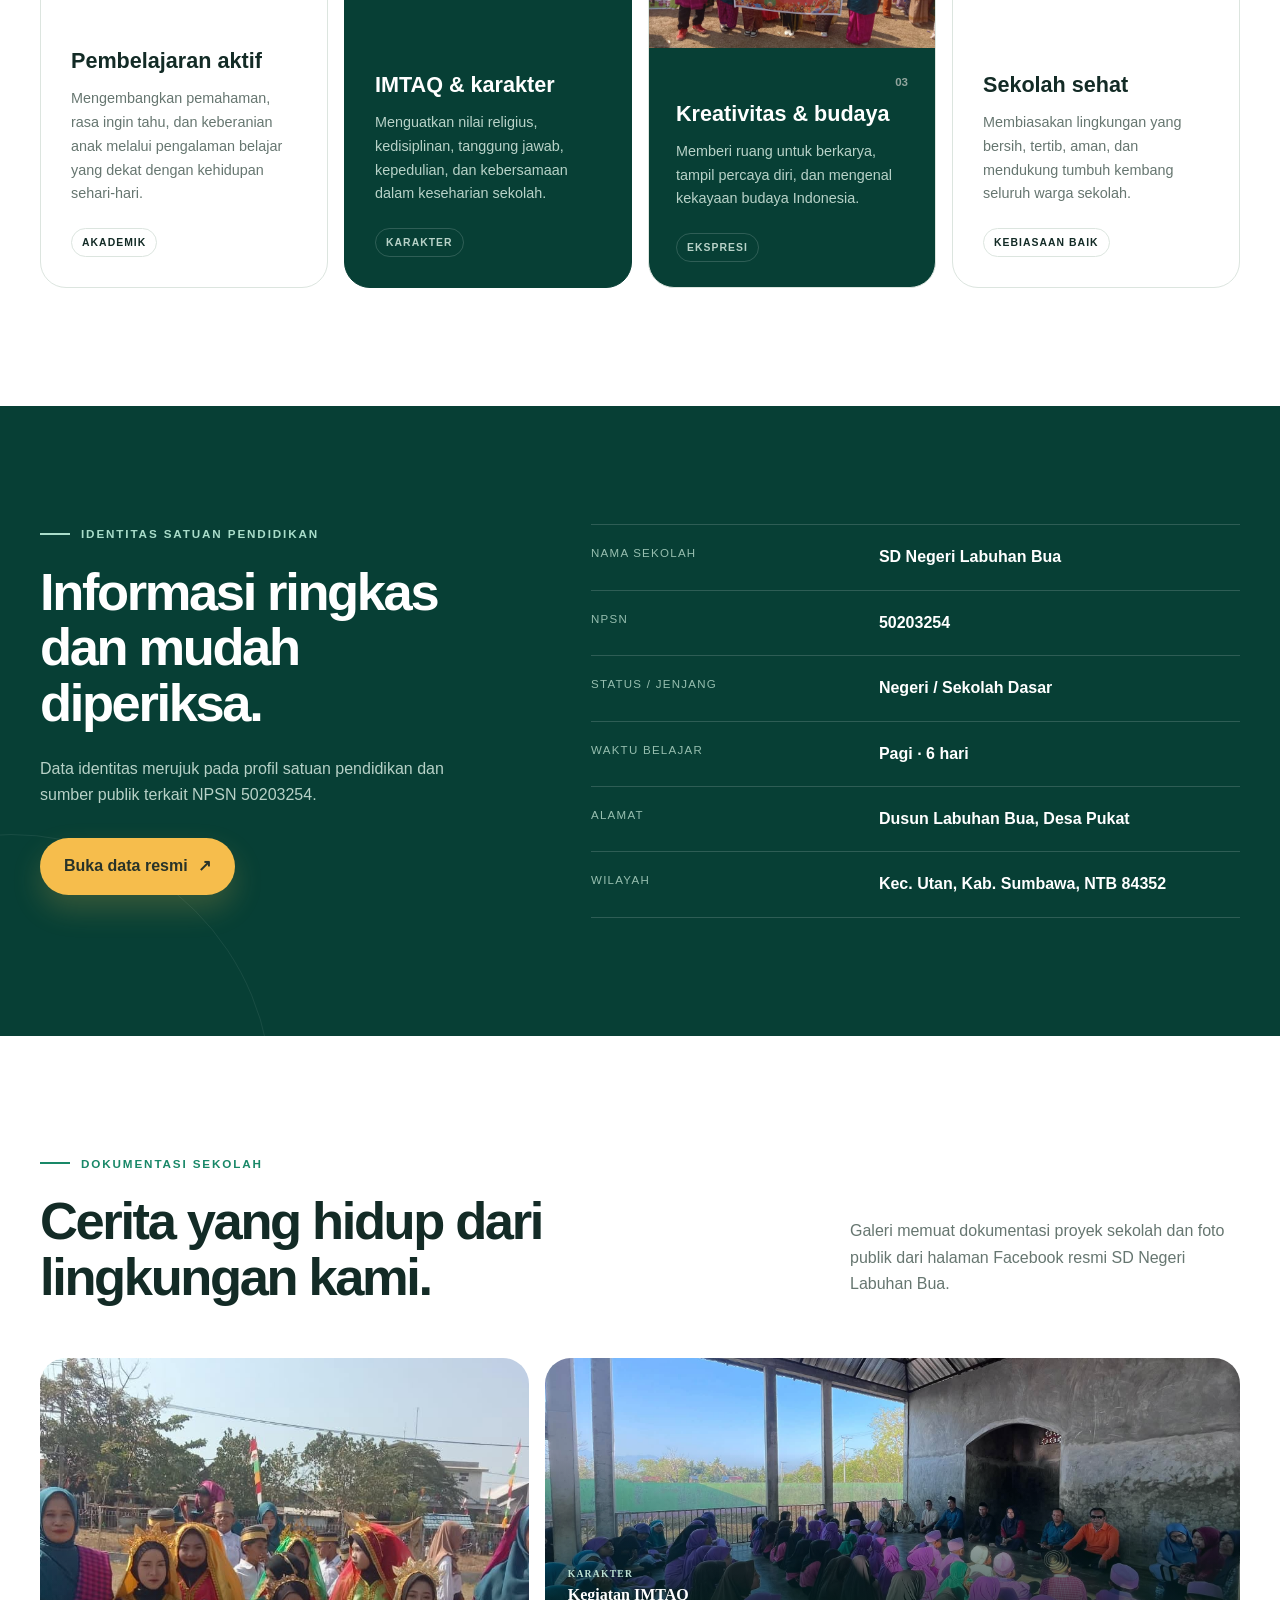
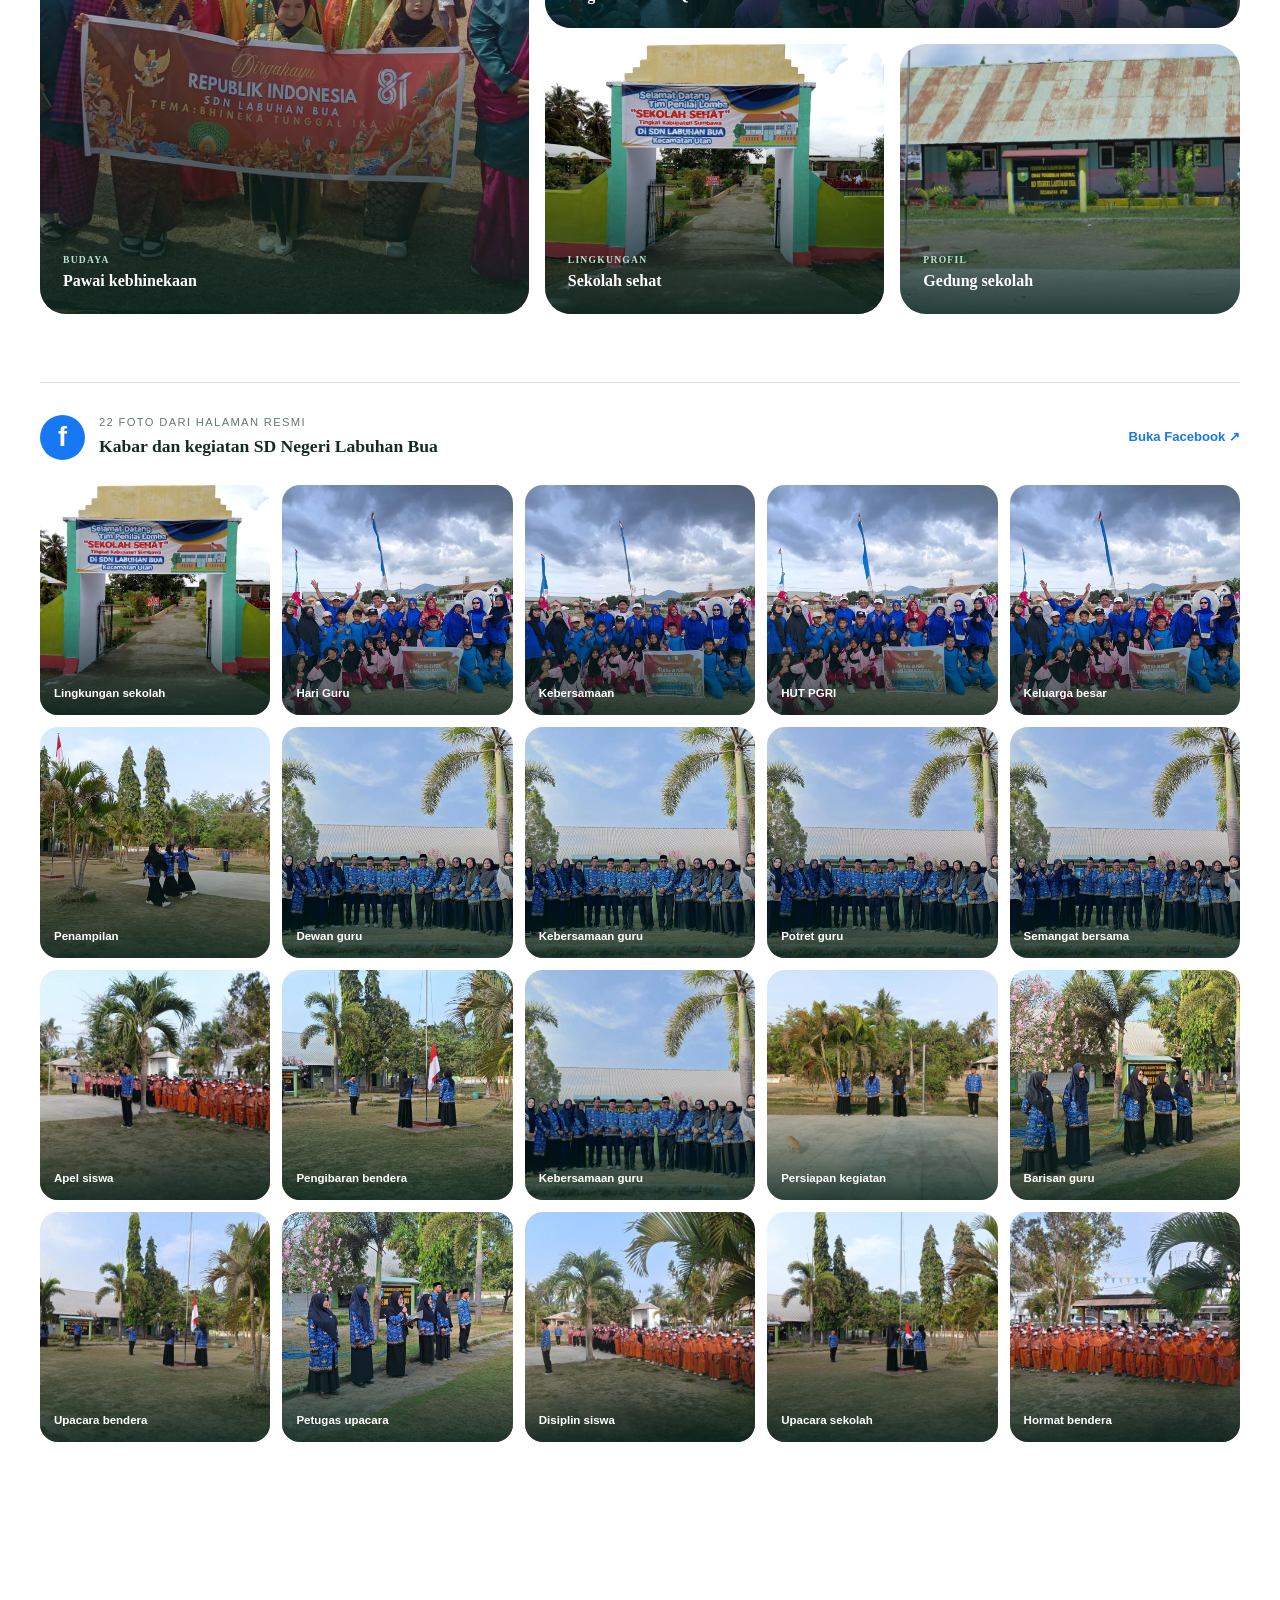
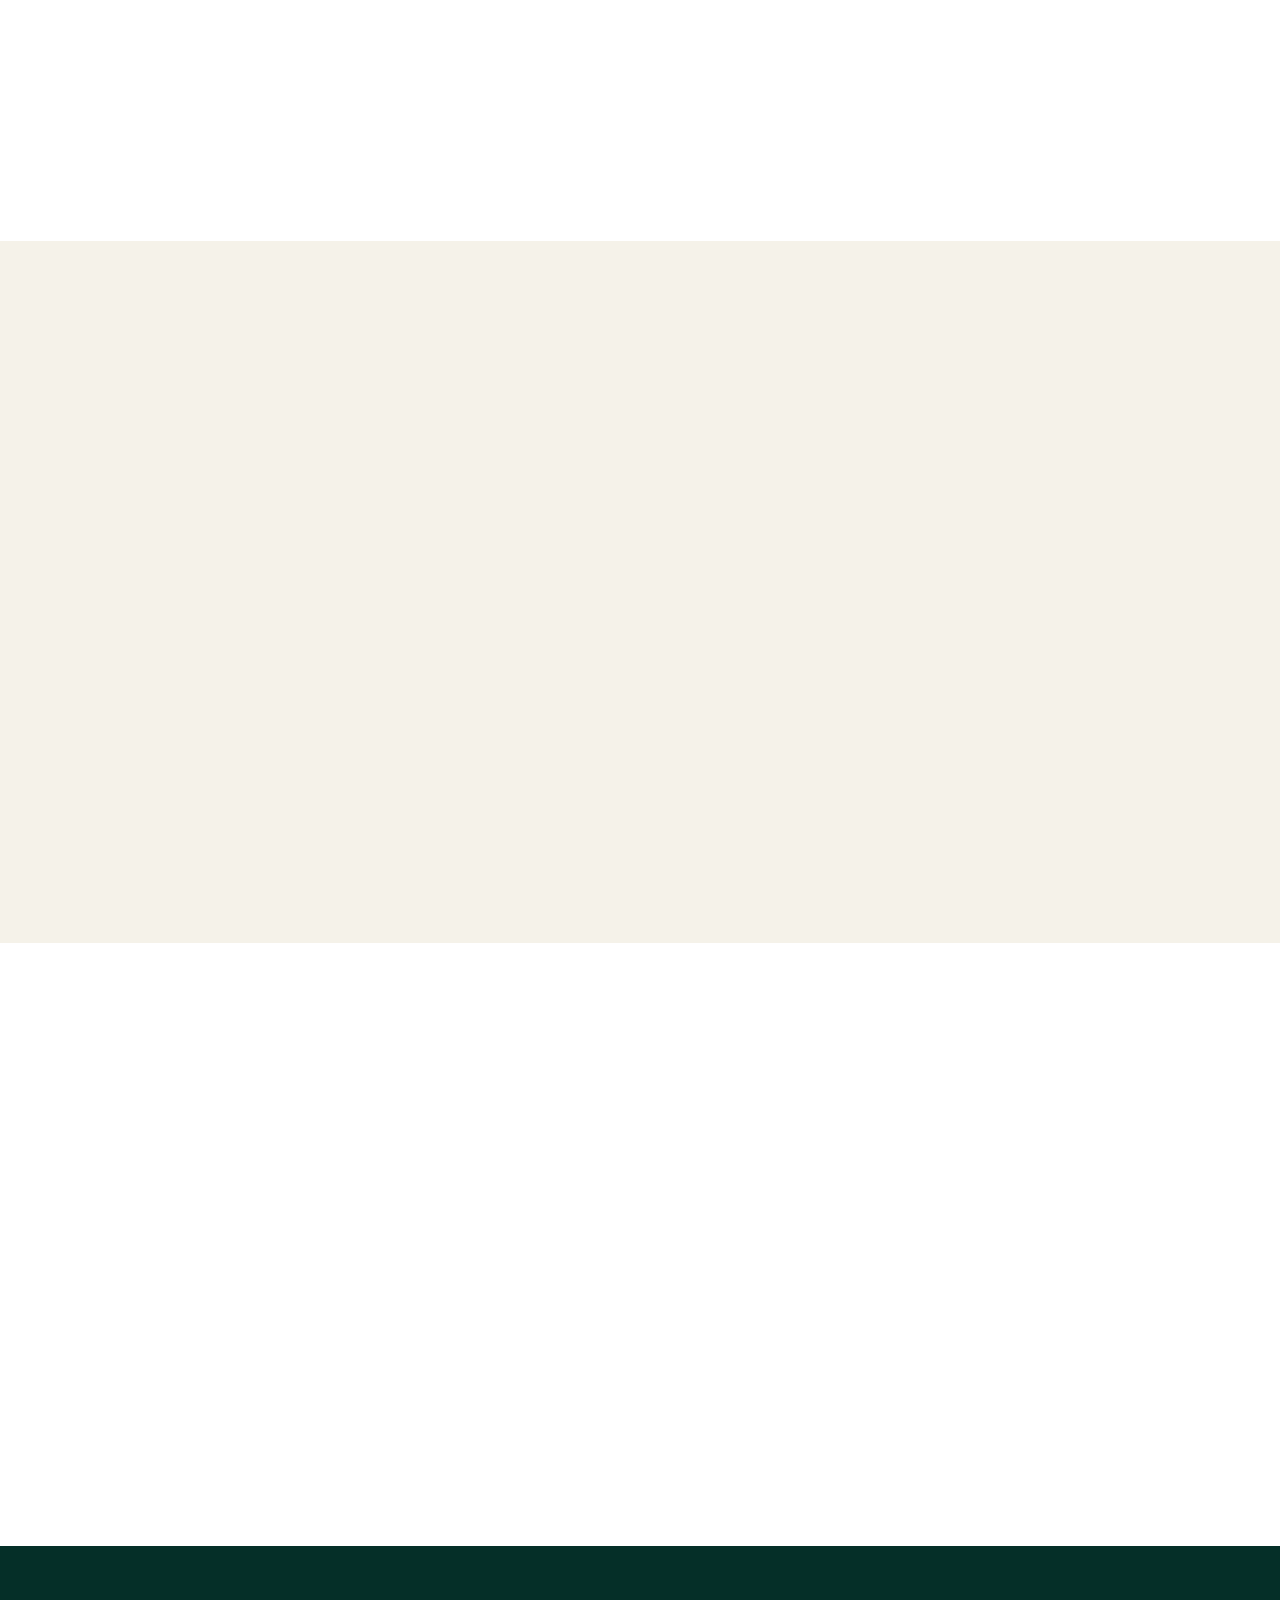
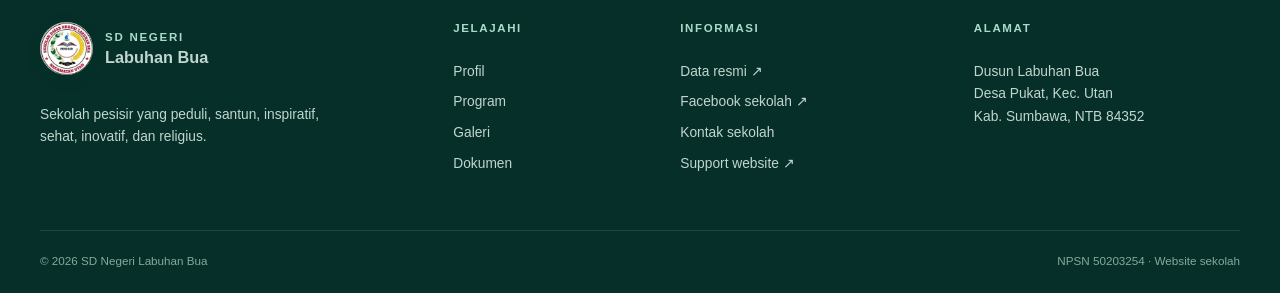
==== commit 86d5fe95: "Tambahkan dokumentasi kegiatan sekolah" ====
--- a/index.html
+++ b/index.html
@@ -65,7 +65,7 @@
     <section class="identity section" id="identitas" aria-labelledby="identitas-title"><div class="container identity-grid"><div class="identity-copy reveal"><p class="eyebrow eyebrow-light"><span></span> Identitas satuan pendidikan</p><h2 id="identitas-title">Informasi ringkas dan mudah diperiksa.</h2><p>Data identitas merujuk pada profil satuan pendidikan dan sumber publik terkait NPSN 50203254.</p><a class="button button-accent" href="https://referensi.data.kemendikdasmen.go.id/pendidikan/npsn/50203254" target="_blank" rel="noopener noreferrer">Buka data resmi <span aria-hidden="true">↗</span></a></div><dl class="identity-list reveal"><div><dt>Nama sekolah</dt><dd>SD Negeri Labuhan Bua</dd></div><div><dt>NPSN</dt><dd>50203254</dd></div><div><dt>Status / jenjang</dt><dd>Negeri / Sekolah Dasar</dd></div><div><dt>Waktu belajar</dt><dd>Pagi · 6 hari</dd></div><div><dt>Alamat</dt><dd>Dusun Labuhan Bua, Desa Pukat</dd></div><div><dt>Wilayah</dt><dd>Kec. Utan, Kab. Sumbawa, NTB 84352</dd></div></dl></div></section>
 
     <section class="gallery section" id="galeri" aria-labelledby="galeri-title"><div class="container"><div class="section-heading reveal"><div><p class="eyebrow"><span></span> Dokumentasi sekolah</p><h2 id="galeri-title">Cerita yang hidup dari lingkungan kami.</h2></div><p>Galeri memuat dokumentasi proyek sekolah dan foto publik dari halaman Facebook resmi SD Negeri Labuhan Bua.</p></div><div class="gallery-grid"><button class="gallery-card gallery-wide reveal" type="button" data-caption="Pawai budaya dan kebhinekaan SD Negeri Labuhan Bua"><img src="images/pawai sd.jpg" alt="Pawai budaya siswa SD Negeri Labuhan Bua" loading="lazy"><span><small>Budaya</small>Pawai kebhinekaan</span></button><button class="gallery-card gallery-tall reveal" type="button" data-caption="Kegiatan IMTAQ bersama siswa dan guru"><img src="images/kegiatan imtak.jpg" alt="Kegiatan IMTAQ siswa dan guru SD Negeri Labuhan Bua" loading="lazy"><span><small>Karakter</small>Kegiatan IMTAQ</span></button><button class="gallery-card reveal" type="button" data-caption="Gerbang dan lingkungan SD Negeri Labuhan Bua"><img src="images/foto gedung.jpg" alt="Gerbang SD Negeri Labuhan Bua" loading="lazy"><span><small>Lingkungan</small>Sekolah sehat</span></button><button class="gallery-card reveal" type="button" data-caption="Gedung utama SD Negeri Labuhan Bua"><img src="images/foto_sdn.webp" alt="Gedung utama SD Negeri Labuhan Bua" loading="lazy"><span><small>Profil</small>Gedung sekolah</span></button></div>
-      <div class="social-gallery-heading reveal"><div><span class="facebook-mark" aria-hidden="true">f</span><p><small>Dari halaman resmi</small><strong>Kabar terbaru SD Negeri Labuhan Bua</strong></p></div><a href="https://www.facebook.com/p/SD-Negeri-Labuhan-Bua-100064128271595/" target="_blank" rel="noopener noreferrer">Buka Facebook <span aria-hidden="true">↗</span></a></div>
+      <div class="social-gallery-heading reveal"><div><span class="facebook-mark" aria-hidden="true">f</span><p><small>22 foto dari halaman resmi</small><strong>Kabar dan kegiatan SD Negeri Labuhan Bua</strong></p></div><a href="https://www.facebook.com/p/SD-Negeri-Labuhan-Bua-100064128271595/" target="_blank" rel="noopener noreferrer">Buka Facebook <span aria-hidden="true">↗</span></a></div>
       <div class="social-gallery-grid">
         <button class="social-photo reveal" type="button" data-caption="Gerbang SD Negeri Labuhan Bua — sumber: Facebook sekolah"><img src="images/facebook/facebook-01.jpg" alt="Gerbang SD Negeri Labuhan Bua pada dokumentasi Facebook sekolah" loading="lazy"><span>Lingkungan sekolah</span></button>
         <button class="social-photo reveal" type="button" data-caption="Kebersamaan siswa dan guru pada rangkaian HUT PGRI dan Hari Guru Nasional — sumber: Facebook sekolah"><img src="images/facebook/facebook-02.jpg" alt="Siswa dan guru SD Negeri Labuhan Bua berfoto bersama pada kegiatan Hari Guru" loading="lazy"><span>Hari Guru</span></button>
@@ -77,6 +77,18 @@
         <button class="social-photo reveal" type="button" data-caption="Kebersamaan dewan guru — sumber: Facebook sekolah"><img src="images/facebook/facebook-08.jpg" alt="Kebersamaan dewan guru SD Negeri Labuhan Bua" loading="lazy"><span>Kebersamaan guru</span></button>
         <button class="social-photo reveal" type="button" data-caption="Potret dewan guru SD Negeri Labuhan Bua — sumber: Facebook sekolah"><img src="images/facebook/facebook-09.jpg" alt="Potret dewan guru SD Negeri Labuhan Bua di lingkungan sekolah" loading="lazy"><span>Potret guru</span></button>
         <button class="social-photo reveal" type="button" data-caption="Semangat keluarga besar sekolah — sumber: Facebook sekolah"><img src="images/facebook/facebook-10.jpg" alt="Keluarga besar SD Negeri Labuhan Bua menunjukkan semangat kebersamaan" loading="lazy"><span>Semangat bersama</span></button>
+        <button class="social-photo reveal" type="button" data-caption="Siswa SD Negeri Labuhan Bua mengikuti apel di halaman sekolah — sumber: Facebook sekolah"><img src="images/facebook/facebook-11.jpg" alt="Siswa SD Negeri Labuhan Bua mengikuti apel di halaman sekolah" loading="lazy"><span>Apel siswa</span></button>
+        <button class="social-photo reveal" type="button" data-caption="Petugas melaksanakan pengibaran bendera di halaman SD Negeri Labuhan Bua — sumber: Facebook sekolah"><img src="images/facebook/facebook-12.jpg" alt="Petugas pengibar bendera SD Negeri Labuhan Bua" loading="lazy"><span>Pengibaran bendera</span></button>
+        <button class="social-photo reveal" type="button" data-caption="Kebersamaan dewan guru di lingkungan sekolah — sumber: Facebook sekolah"><img src="images/facebook/facebook-13.jpg" alt="Dewan guru SD Negeri Labuhan Bua berfoto bersama" loading="lazy"><span>Kebersamaan guru</span></button>
+        <button class="social-photo reveal" type="button" data-caption="Guru dan siswa bersiap mengikuti kegiatan di halaman sekolah — sumber: Facebook sekolah"><img src="images/facebook/facebook-14.jpg" alt="Guru dan siswa SD Negeri Labuhan Bua bersiap mengikuti kegiatan sekolah" loading="lazy"><span>Persiapan kegiatan</span></button>
+        <button class="social-photo reveal" type="button" data-caption="Barisan guru dalam kegiatan sekolah — sumber: Facebook sekolah"><img src="images/facebook/facebook-15.jpg" alt="Barisan guru SD Negeri Labuhan Bua dalam kegiatan sekolah" loading="lazy"><span>Barisan guru</span></button>
+        <button class="social-photo reveal" type="button" data-caption="Upacara bendera di halaman SD Negeri Labuhan Bua — sumber: Facebook sekolah"><img src="images/facebook/facebook-16.jpg" alt="Pelaksanaan upacara bendera di halaman SD Negeri Labuhan Bua" loading="lazy"><span>Upacara bendera</span></button>
+        <button class="social-photo reveal" type="button" data-caption="Pembacaan susunan kegiatan saat upacara sekolah — sumber: Facebook sekolah"><img src="images/facebook/facebook-17.jpg" alt="Guru membacakan susunan kegiatan upacara SD Negeri Labuhan Bua" loading="lazy"><span>Petugas upacara</span></button>
+        <button class="social-photo reveal" type="button" data-caption="Siswa mengikuti apel dengan tertib di halaman sekolah — sumber: Facebook sekolah"><img src="images/facebook/facebook-18.jpg" alt="Siswa SD Negeri Labuhan Bua berbaris tertib saat apel" loading="lazy"><span>Disiplin siswa</span></button>
+        <button class="social-photo reveal" type="button" data-caption="Rangkaian pengibaran bendera pada upacara sekolah — sumber: Facebook sekolah"><img src="images/facebook/facebook-19.jpg" alt="Rangkaian pengibaran bendera SD Negeri Labuhan Bua" loading="lazy"><span>Upacara sekolah</span></button>
+        <button class="social-photo reveal" type="button" data-caption="Siswa memberi hormat saat kegiatan upacara — sumber: Facebook sekolah"><img src="images/facebook/facebook-20.jpg" alt="Siswa SD Negeri Labuhan Bua memberi hormat saat upacara" loading="lazy"><span>Hormat bendera</span></button>
+        <button class="social-photo reveal" type="button" data-caption="Pembina upacara di halaman SD Negeri Labuhan Bua — sumber: Facebook sekolah"><img src="images/facebook/facebook-21.jpg" alt="Pembina upacara SD Negeri Labuhan Bua di halaman sekolah" loading="lazy"><span>Pembina upacara</span></button>
+        <button class="social-photo reveal" type="button" data-caption="Latihan kelompok siswa bersama guru pendamping — sumber: Facebook sekolah"><img src="images/facebook/facebook-22.jpg" alt="Kelompok siswa SD Negeri Labuhan Bua berlatih bersama guru pendamping" loading="lazy"><span>Latihan kelompok</span></button>
       </div>
       <p class="gallery-disclaimer reveal">Sumber foto tambahan: <a href="https://www.facebook.com/p/SD-Negeri-Labuhan-Bua-100064128271595/" target="_blank" rel="noopener noreferrer">Facebook SD Negeri Labuhan Bua</a>. Dokumentasi ditampilkan untuk informasi sekolah. Permintaan koreksi atau penghapusan foto dapat disampaikan melalui tombol Support.</p></div></section>
 
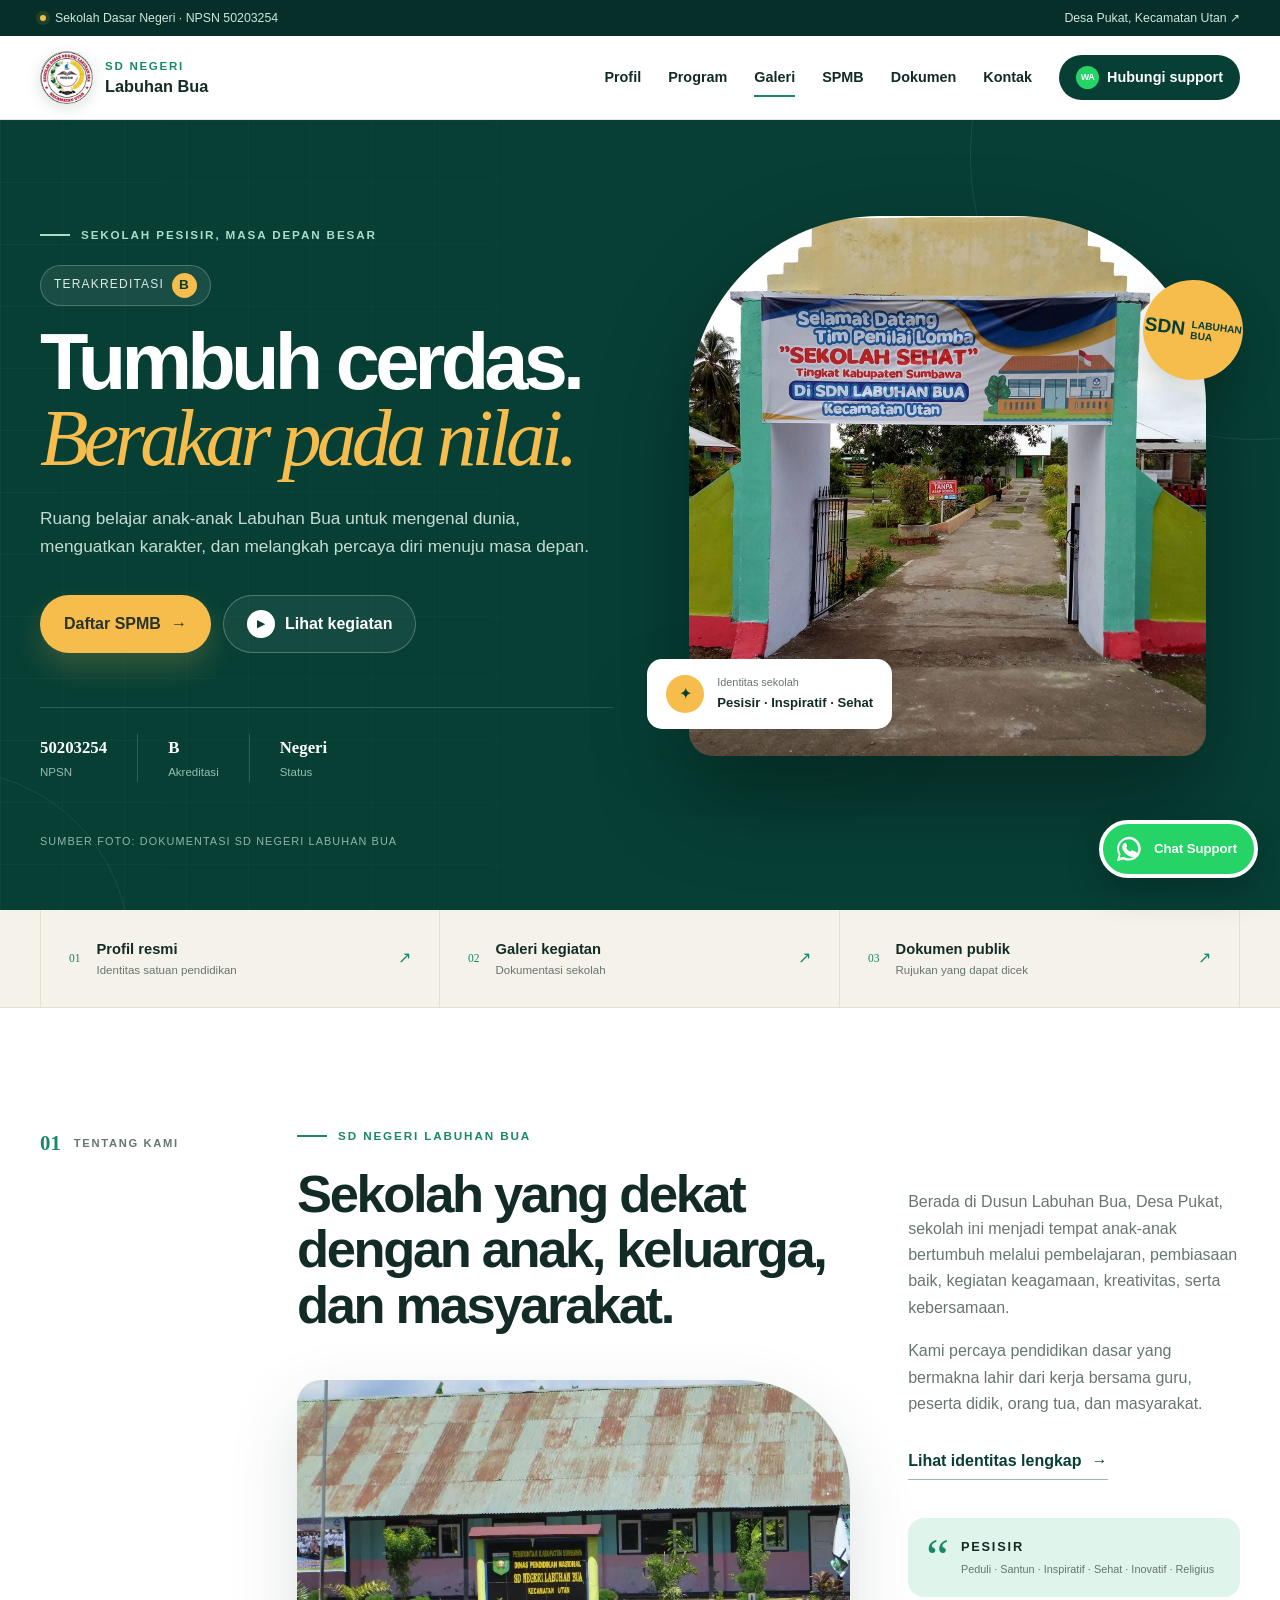
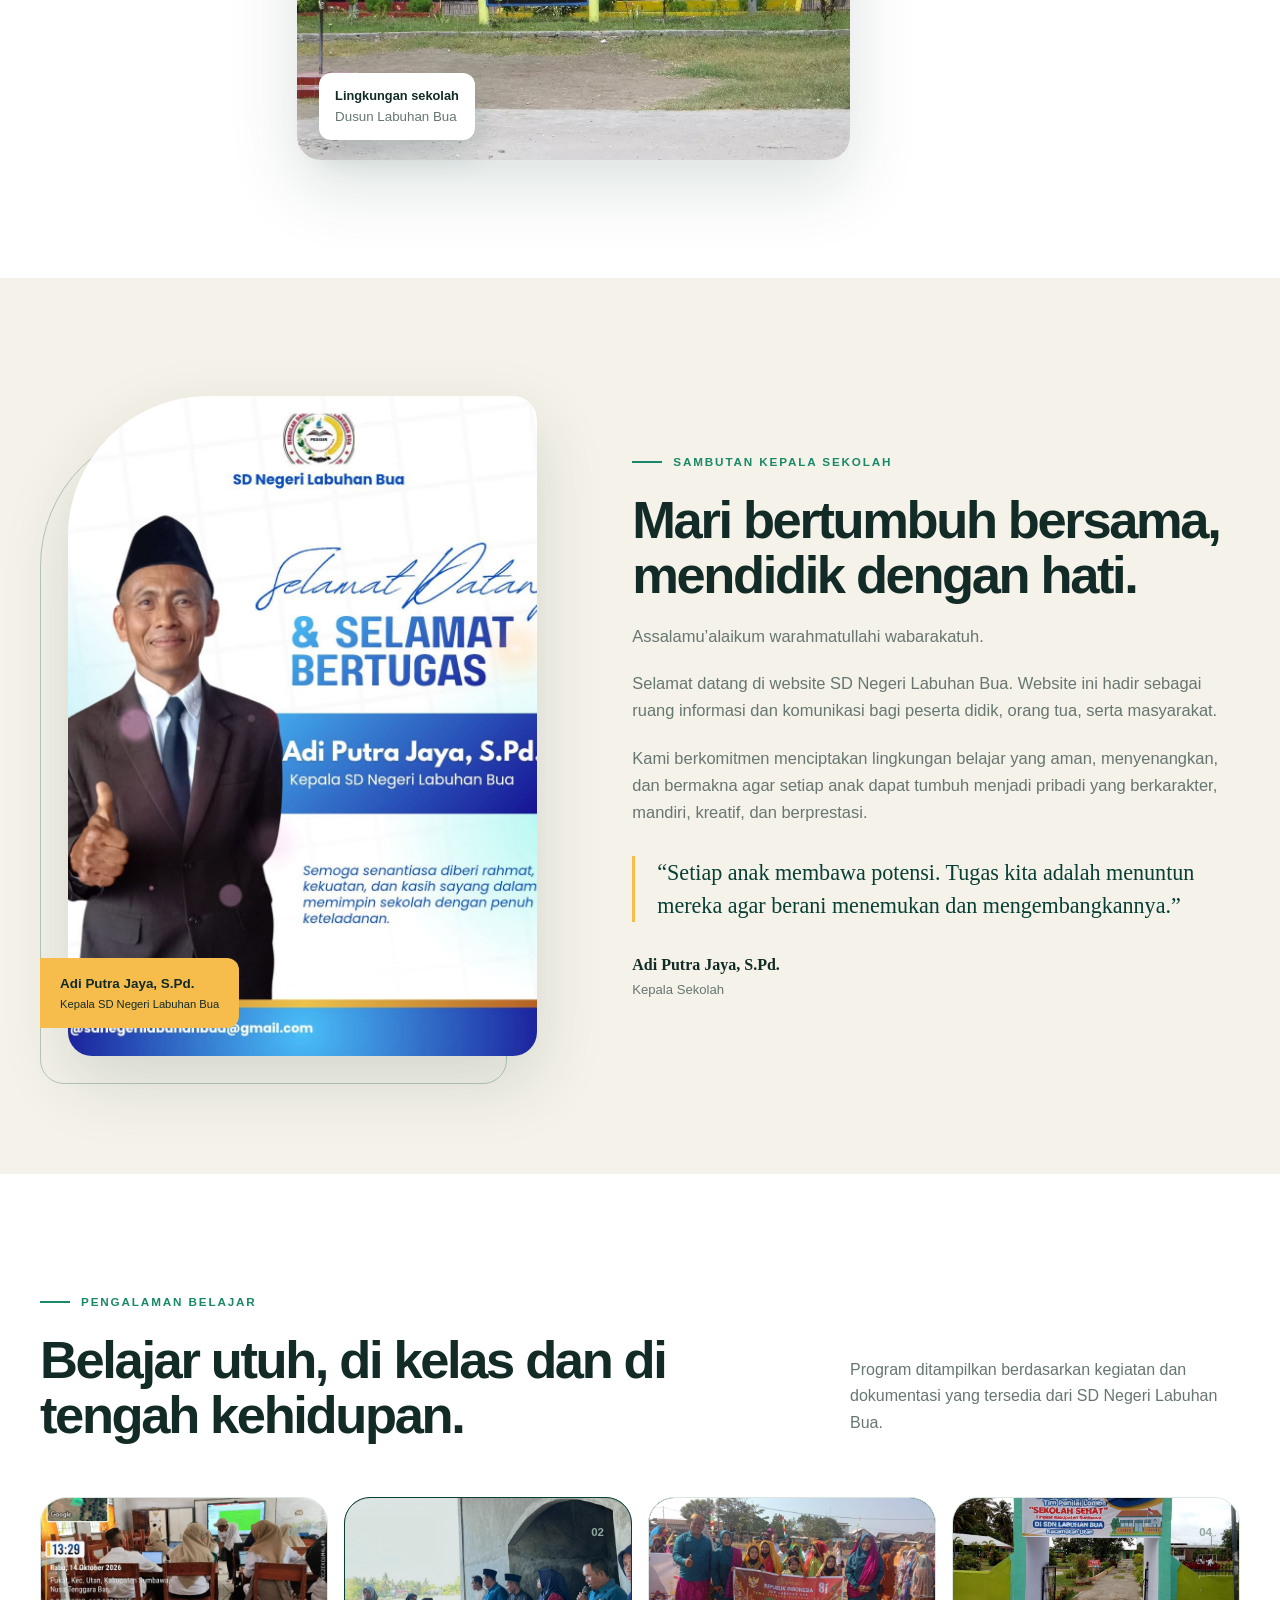
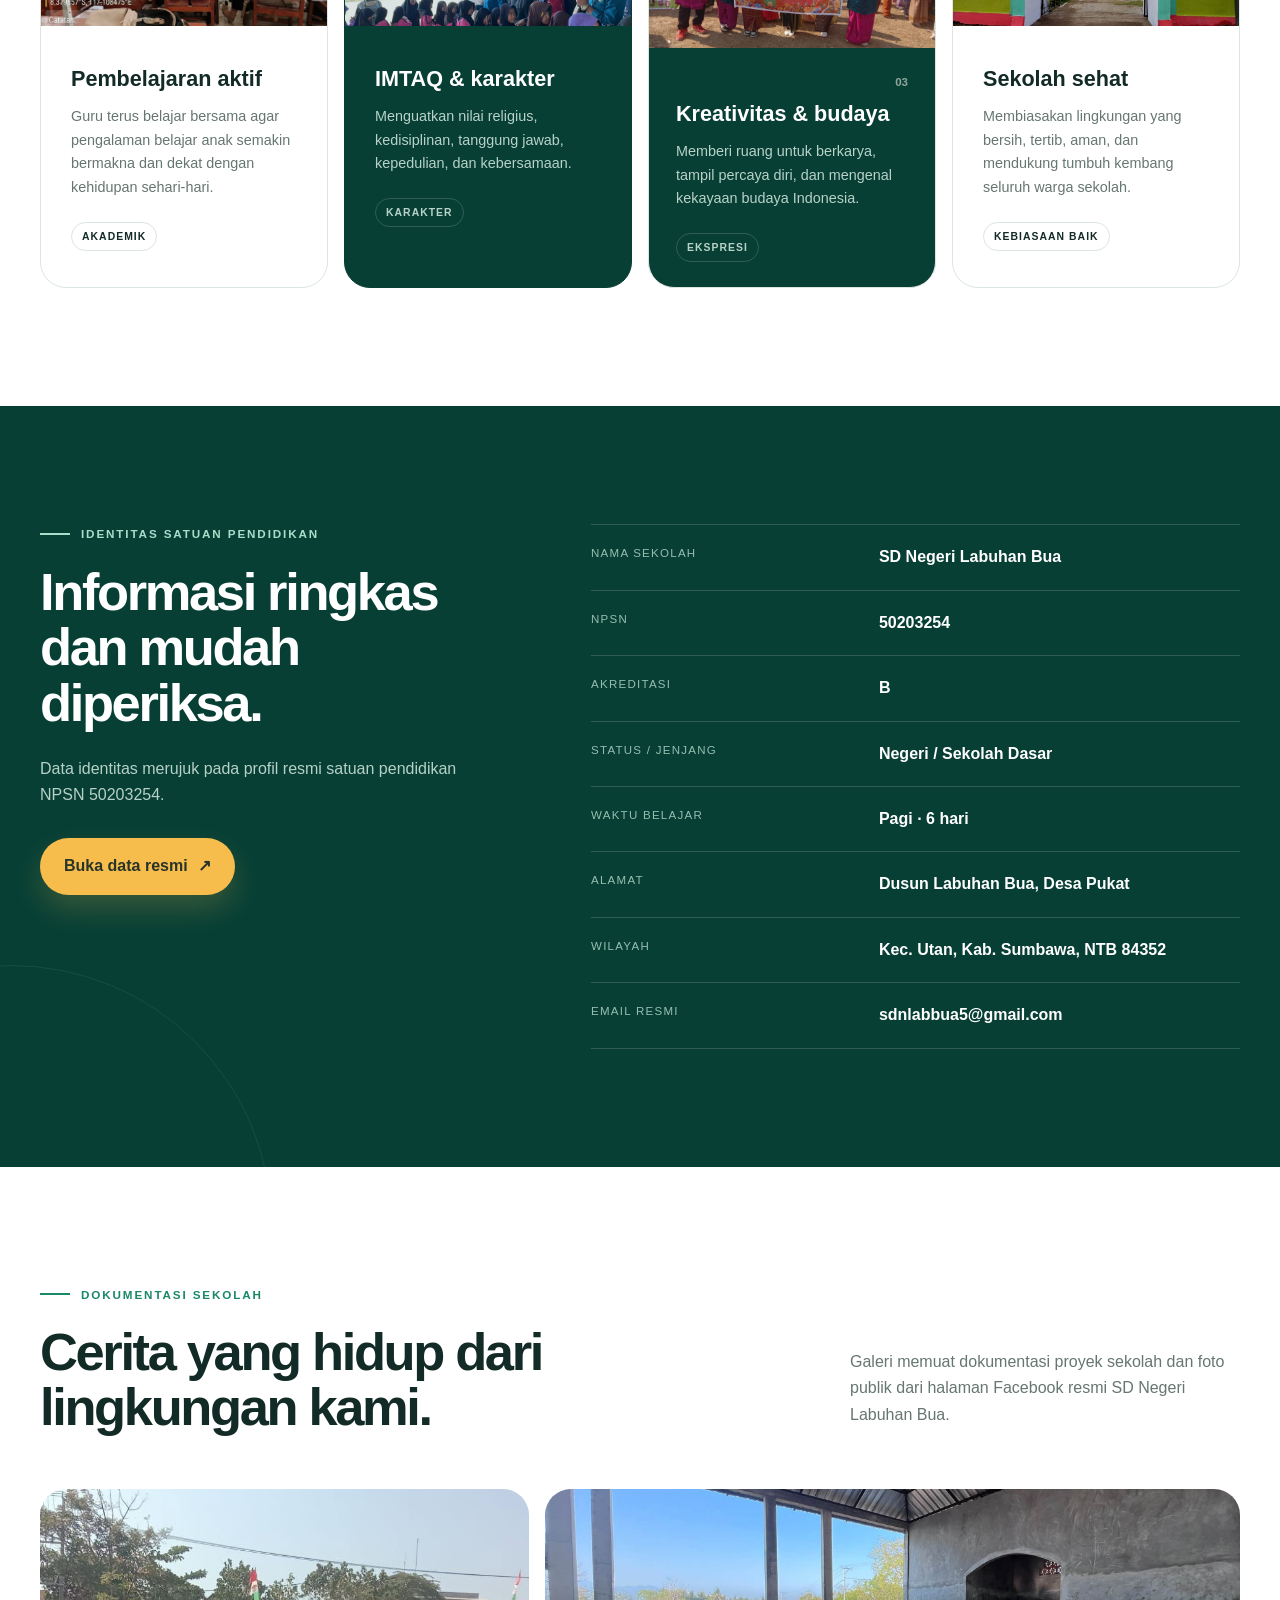
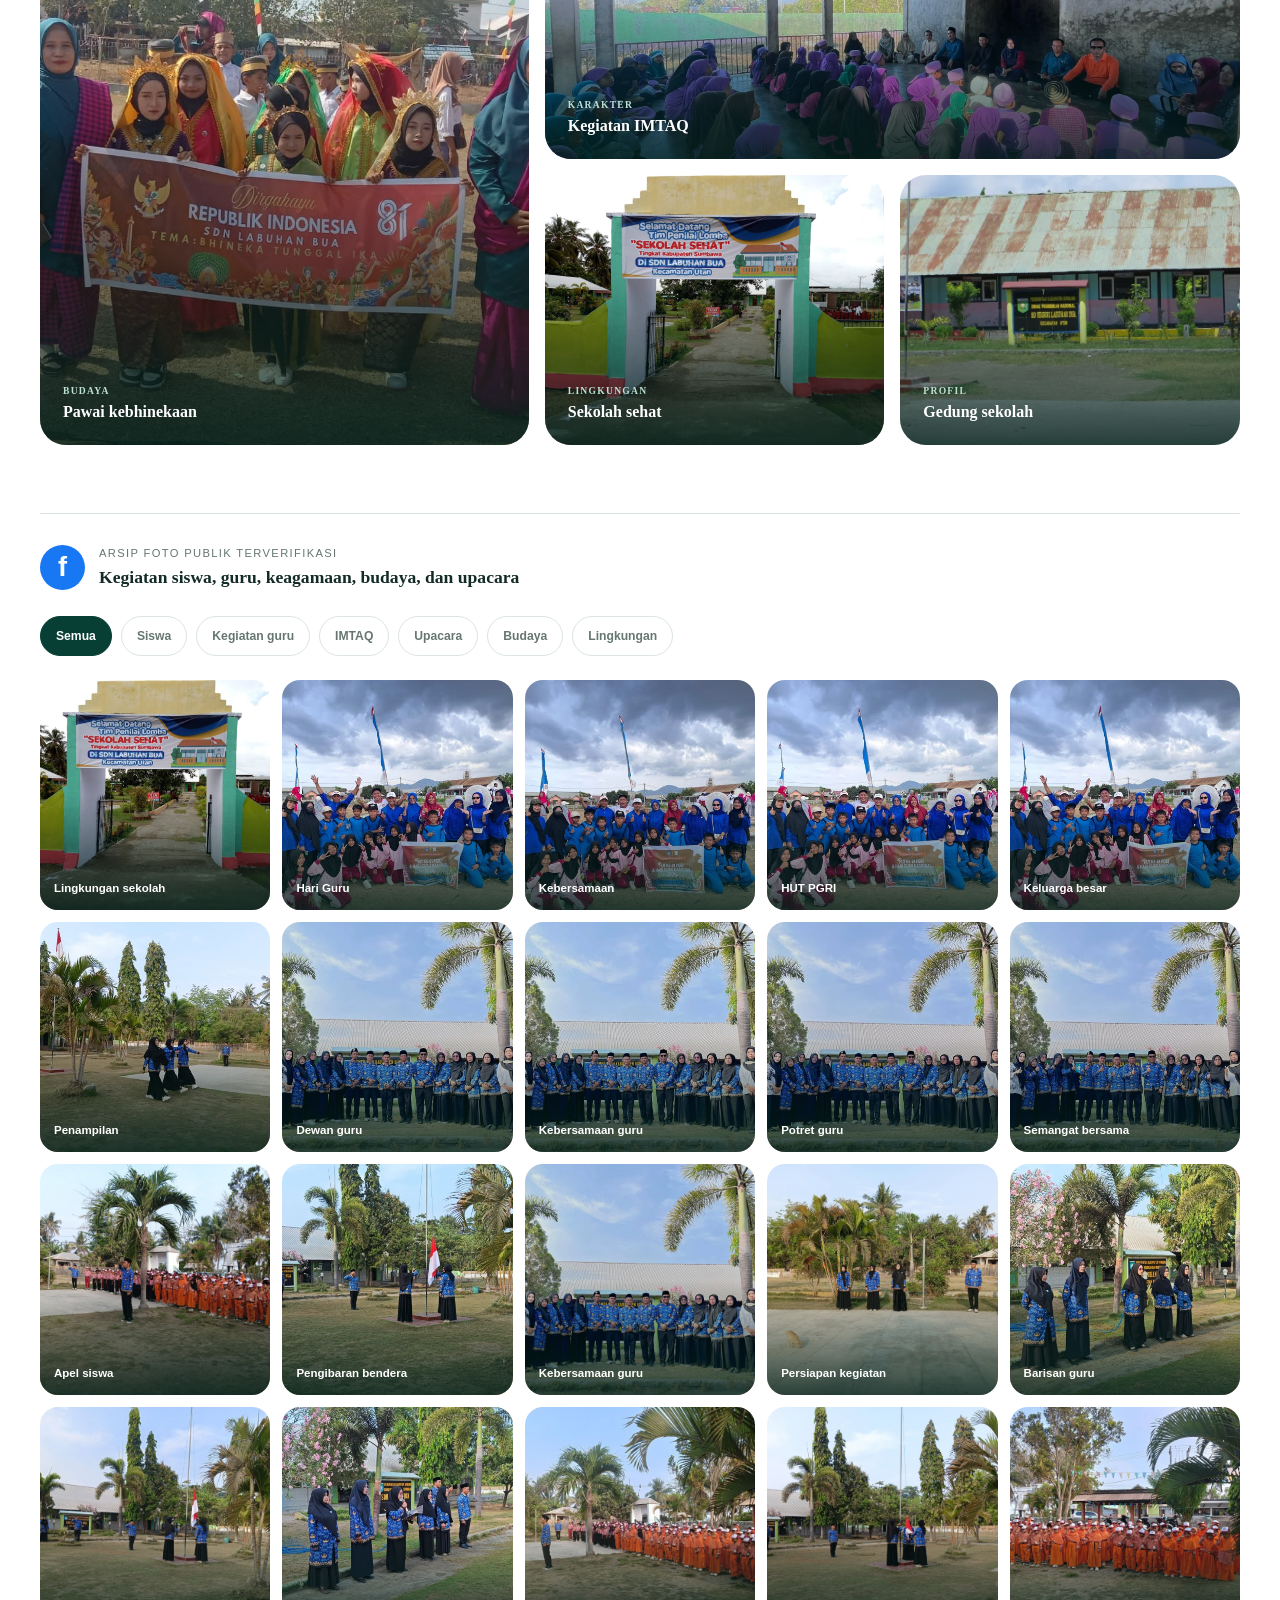
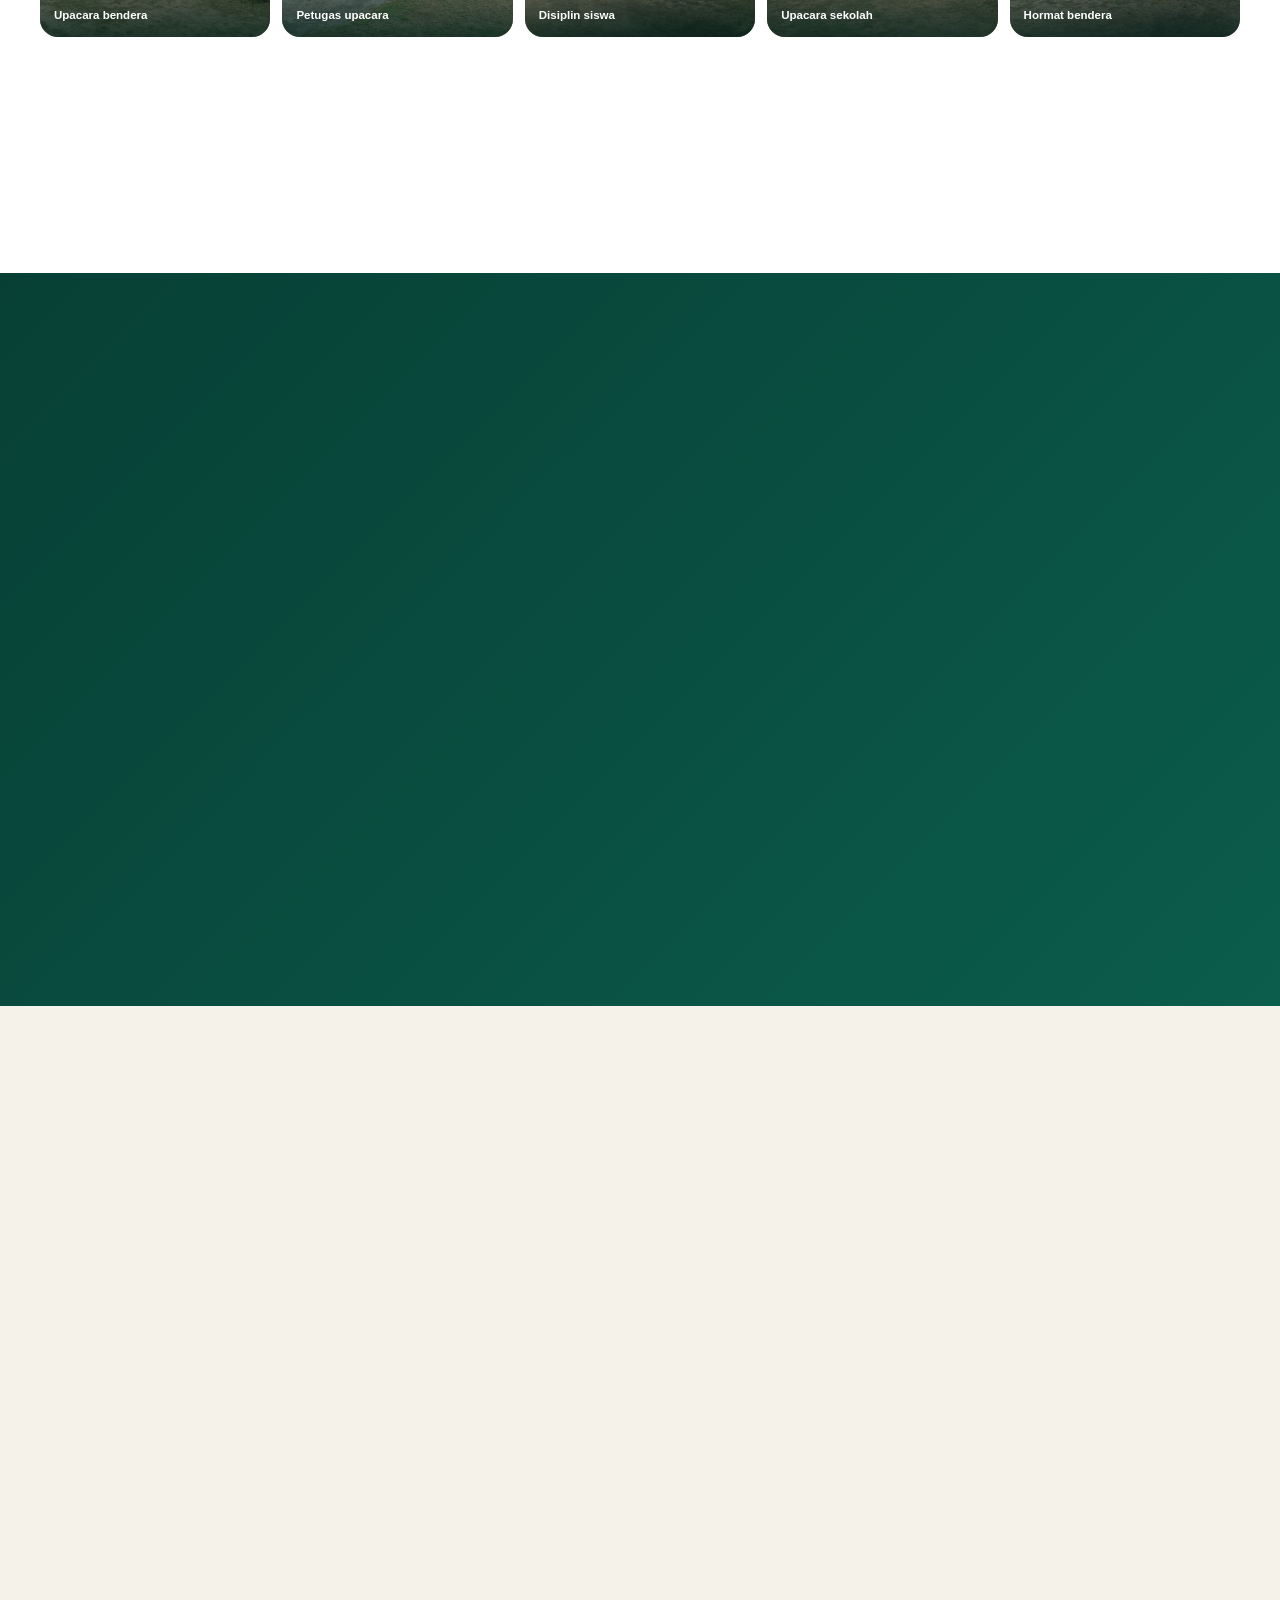
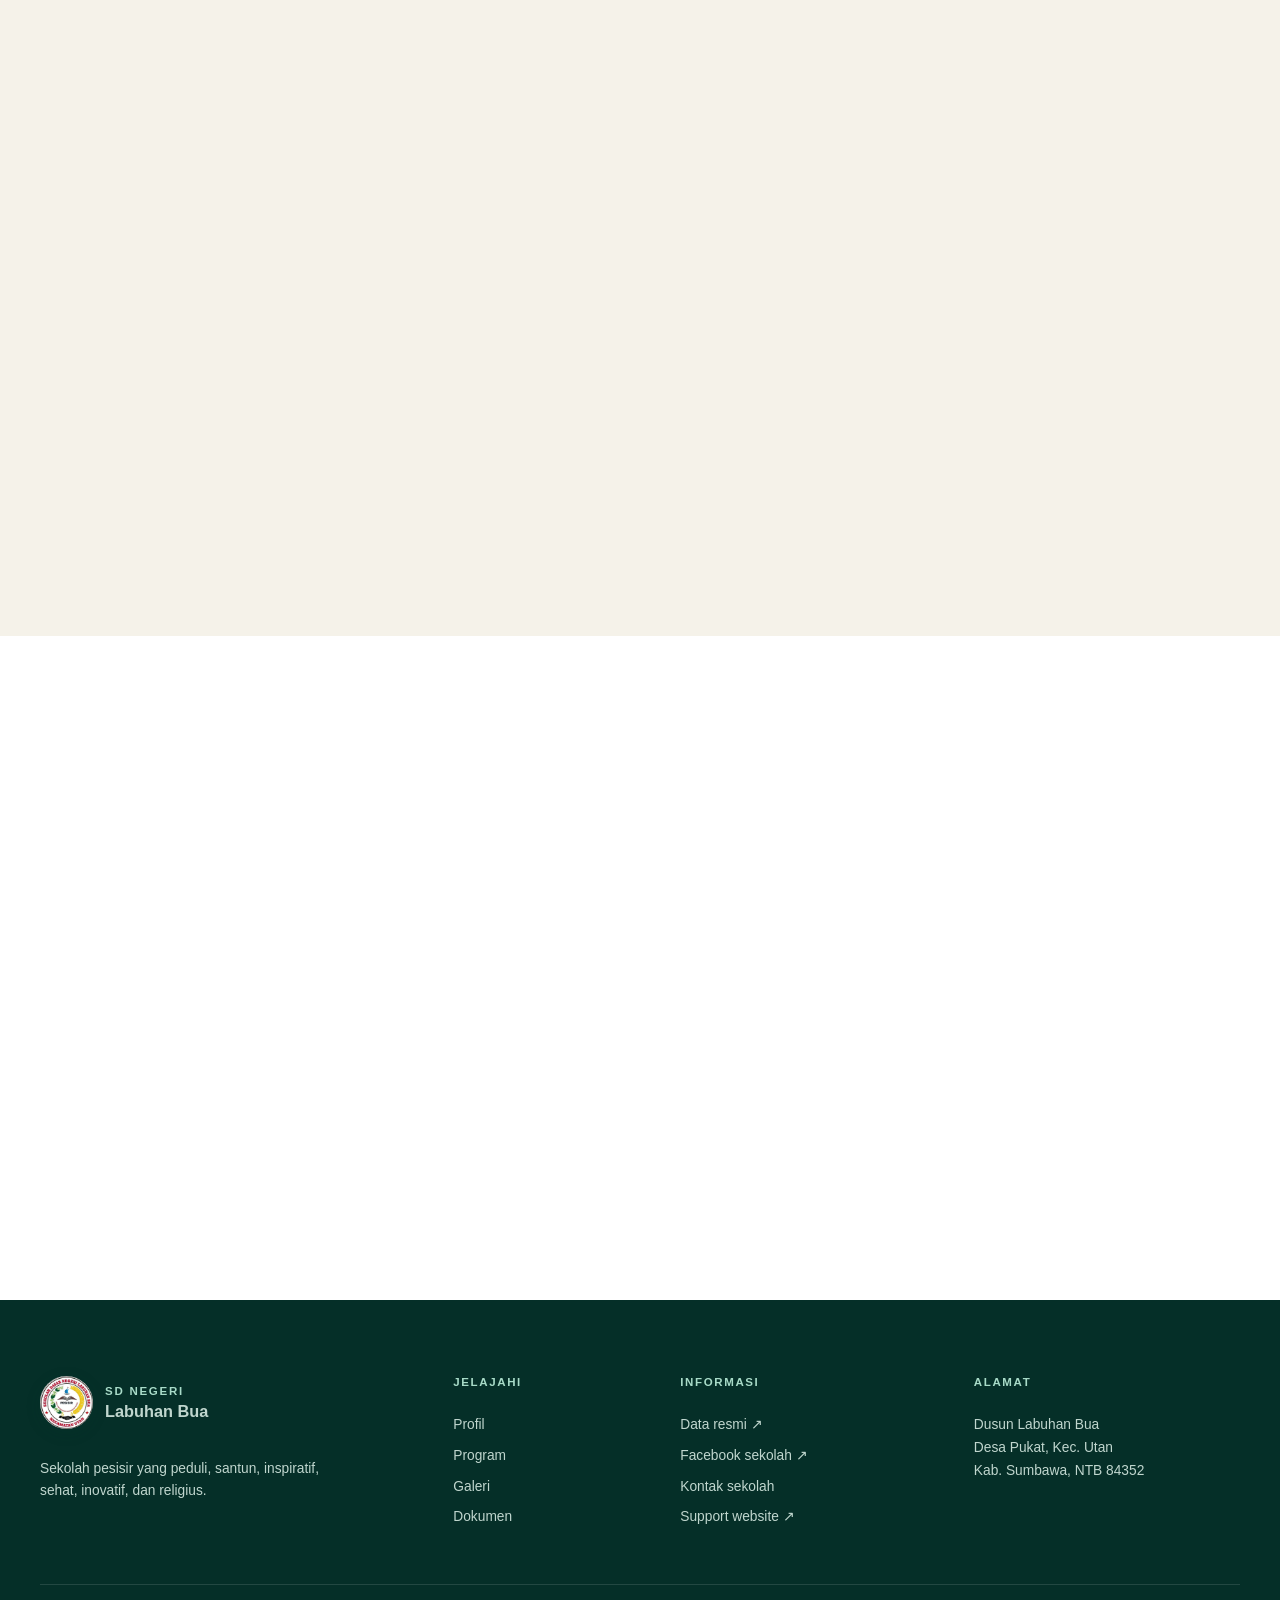
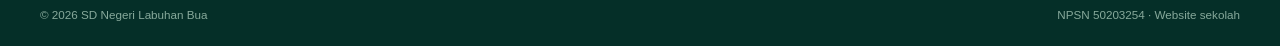
==== commit 4e25a2b7: "Expand structured school activity gallery and SPMB" ====
--- a/index.html
+++ b/index.html
@@ -31,7 +31,7 @@
     <nav class="navbar" aria-label="Navigasi utama"><div class="container nav-inner">
       <a class="brand" href="#beranda" aria-label="SD Negeri Labuhan Bua, kembali ke beranda"><img src="images/logo_sdn.jpg" alt="Logo SD Negeri Labuhan Bua" width="56" height="56"><span><strong>SD Negeri</strong><small>Labuhan Bua</small></span></a>
       <button class="menu-toggle" type="button" aria-expanded="false" aria-controls="main-menu"><span class="sr-only">Buka menu</span><span aria-hidden="true"></span><span aria-hidden="true"></span><span aria-hidden="true"></span></button>
-      <div class="nav-links" id="main-menu"><a href="#profil">Profil</a><a href="#program">Program</a><a href="#galeri">Galeri</a><a href="#dokumen">Dokumen</a><a href="#kontak">Kontak</a><a class="nav-cta" href="https://wa.me/6289531541524?text=Halo%20Support%20SDN%20Labuhan%20Bua%2C%20saya%20ingin%20bertanya%20tentang%20website%20sekolah." target="_blank" rel="noopener noreferrer"><span class="wa-mini" aria-hidden="true">WA</span> Hubungi support</a></div>
+      <div class="nav-links" id="main-menu"><a href="#profil">Profil</a><a href="#program">Program</a><a href="#galeri">Galeri</a><a href="#spmb">SPMB</a><a href="#dokumen">Dokumen</a><a href="#kontak">Kontak</a><a class="nav-cta" href="https://wa.me/6289531541524?text=Halo%20Support%20SDN%20Labuhan%20Bua%2C%20saya%20ingin%20bertanya%20tentang%20website%20sekolah." target="_blank" rel="noopener noreferrer"><span class="wa-mini" aria-hidden="true">WA</span> Hubungi support</a></div>
     </div></nav>
   </header>
 
@@ -39,7 +39,7 @@
     <section class="hero" aria-labelledby="hero-title">
       <div class="hero-orbit orbit-one" aria-hidden="true"></div><div class="hero-orbit orbit-two" aria-hidden="true"></div>
       <div class="container hero-grid">
-        <div class="hero-copy reveal"><p class="eyebrow eyebrow-light"><span></span> Sekolah pesisir, masa depan besar</p><h1 id="hero-title">Tumbuh cerdas.<br><em>Berakar pada nilai.</em></h1><p class="hero-lead">Ruang belajar anak-anak Labuhan Bua untuk mengenal dunia, menguatkan karakter, dan melangkah percaya diri menuju masa depan.</p><div class="hero-actions"><a class="button button-accent" href="#profil">Jelajahi sekolah <span aria-hidden="true">↓</span></a><a class="button button-ghost" href="#galeri"><span class="play" aria-hidden="true">▶</span> Lihat kegiatan</a></div><div class="hero-trust" role="group" aria-label="Informasi sekolah"><div><strong>50203254</strong><span>NPSN</span></div><div><strong>Negeri</strong><span>Status</span></div><div><strong>Pagi · 6 hari</strong><span>Waktu belajar</span></div></div></div>
+        <div class="hero-copy reveal"><p class="eyebrow eyebrow-light"><span></span> Sekolah pesisir, masa depan besar</p><div class="accreditation-pill">Terakreditasi <strong>B</strong></div><h1 id="hero-title">Tumbuh cerdas.<br><em>Berakar pada nilai.</em></h1><p class="hero-lead">Ruang belajar anak-anak Labuhan Bua untuk mengenal dunia, menguatkan karakter, dan melangkah percaya diri menuju masa depan.</p><div class="hero-actions"><a class="button button-accent" href="#spmb">Daftar SPMB <span aria-hidden="true">→</span></a><a class="button button-ghost" href="#galeri"><span class="play" aria-hidden="true">▶</span> Lihat kegiatan</a></div><div class="hero-trust" role="group" aria-label="Informasi sekolah"><div><strong>50203254</strong><span>NPSN</span></div><div><strong>B</strong><span>Akreditasi</span></div><div><strong>Negeri</strong><span>Status</span></div></div></div>
         <div class="hero-visual reveal"><div class="hero-image"><img src="images/foto gedung.jpg" alt="Gerbang SD Negeri Labuhan Bua dengan banner Sekolah Sehat" width="1440" height="1080" fetchpriority="high"></div><div class="hero-badge"><span>✦</span><p><small>Identitas sekolah</small><strong>Pesisir · Inspiratif · Sehat</strong></p></div><div class="hero-note"><strong>SDN</strong><span>Labuhan<br>Bua</span></div></div>
       </div>
       <div class="container source-note"><span>Sumber foto: dokumentasi SD Negeri Labuhan Bua</span><span aria-hidden="true">01 / 06</span></div>
@@ -56,17 +56,18 @@
     <section class="principal-section section" id="sambutan" aria-labelledby="sambutan-title"><div class="container principal-grid"><figure class="principal-photo reveal"><img src="images/kepala sekolah.jpg" alt="Adi Putra Jaya, S.Pd., Kepala SD Negeri Labuhan Bua" width="1080" height="1350" loading="lazy"><figcaption>Adi Putra Jaya, S.Pd.<small>Kepala SD Negeri Labuhan Bua</small></figcaption></figure><div class="principal-copy reveal"><p class="eyebrow"><span></span> Sambutan kepala sekolah</p><h2 id="sambutan-title">Mari bertumbuh bersama, mendidik dengan hati.</h2><p>Assalamu’alaikum warahmatullahi wabarakatuh.</p><p>Selamat datang di website SD Negeri Labuhan Bua. Website ini hadir sebagai ruang informasi dan komunikasi bagi peserta didik, orang tua, serta masyarakat.</p><p>Kami berkomitmen menciptakan lingkungan belajar yang aman, menyenangkan, dan bermakna agar setiap anak dapat tumbuh menjadi pribadi yang berkarakter, mandiri, kreatif, dan berprestasi.</p><blockquote>“Setiap anak membawa potensi. Tugas kita adalah menuntun mereka agar berani menemukan dan mengembangkannya.”</blockquote><div class="signature"><strong>Adi Putra Jaya, S.Pd.</strong><span>Kepala Sekolah</span></div></div></div></section>
 
     <section class="program section" id="program" aria-labelledby="program-title"><div class="container"><div class="section-heading reveal"><div><p class="eyebrow"><span></span> Pengalaman belajar</p><h2 id="program-title">Belajar utuh, di kelas dan di tengah kehidupan.</h2></div><p>Program ditampilkan berdasarkan kegiatan dan dokumentasi yang tersedia dari SD Negeri Labuhan Bua.</p></div><div class="program-grid">
-      <article class="program-card reveal"><span class="program-num">01</span><div class="program-icon" aria-hidden="true">Aa</div><h3>Pembelajaran aktif</h3><p>Mengembangkan pemahaman, rasa ingin tahu, dan keberanian anak melalui pengalaman belajar yang dekat dengan kehidupan sehari-hari.</p><span class="card-tag">Akademik</span></article>
-      <article class="program-card dark reveal"><span class="program-num">02</span><div class="program-icon" aria-hidden="true">✦</div><h3>IMTAQ &amp; karakter</h3><p>Menguatkan nilai religius, kedisiplinan, tanggung jawab, kepedulian, dan kebersamaan dalam keseharian sekolah.</p><span class="card-tag">Karakter</span></article>
+      <article class="program-card photo-program reveal"><img src="images/archive/kombel/kombel-03.jpg" alt="Kegiatan komunitas belajar guru SD Negeri Labuhan Bua" loading="lazy"><span class="program-num">01</span><h3>Pembelajaran aktif</h3><p>Guru terus belajar bersama agar pengalaman belajar anak semakin bermakna dan dekat dengan kehidupan sehari-hari.</p><span class="card-tag">Akademik</span></article>
+      <article class="program-card dark photo-program reveal"><img src="images/archive/imtaq/imtaq-04.jpg" alt="Kegiatan IMTAQ siswa SD Negeri Labuhan Bua" loading="lazy"><span class="program-num">02</span><h3>IMTAQ &amp; karakter</h3><p>Menguatkan nilai religius, kedisiplinan, tanggung jawab, kepedulian, dan kebersamaan.</p><span class="card-tag">Karakter</span></article>
       <article class="program-card image-card reveal"><img src="images/pawai sd.jpg" alt="Siswa SD Negeri Labuhan Bua mengikuti pawai budaya" loading="lazy"><div><span class="program-num">03</span><h3>Kreativitas &amp; budaya</h3><p>Memberi ruang untuk berkarya, tampil percaya diri, dan mengenal kekayaan budaya Indonesia.</p><span class="card-tag">Ekspresi</span></div></article>
-      <article class="program-card reveal"><span class="program-num">04</span><div class="program-icon" aria-hidden="true">＋</div><h3>Sekolah sehat</h3><p>Membiasakan lingkungan yang bersih, tertib, aman, dan mendukung tumbuh kembang seluruh warga sekolah.</p><span class="card-tag">Kebiasaan baik</span></article>
+      <article class="program-card photo-program reveal"><img src="images/facebook/facebook-01.jpg" alt="Lingkungan SD Negeri Labuhan Bua" loading="lazy"><span class="program-num">04</span><h3>Sekolah sehat</h3><p>Membiasakan lingkungan yang bersih, tertib, aman, dan mendukung tumbuh kembang seluruh warga sekolah.</p><span class="card-tag">Kebiasaan baik</span></article>
     </div></div></section>
 
-    <section class="identity section" id="identitas" aria-labelledby="identitas-title"><div class="container identity-grid"><div class="identity-copy reveal"><p class="eyebrow eyebrow-light"><span></span> Identitas satuan pendidikan</p><h2 id="identitas-title">Informasi ringkas dan mudah diperiksa.</h2><p>Data identitas merujuk pada profil satuan pendidikan dan sumber publik terkait NPSN 50203254.</p><a class="button button-accent" href="https://referensi.data.kemendikdasmen.go.id/pendidikan/npsn/50203254" target="_blank" rel="noopener noreferrer">Buka data resmi <span aria-hidden="true">↗</span></a></div><dl class="identity-list reveal"><div><dt>Nama sekolah</dt><dd>SD Negeri Labuhan Bua</dd></div><div><dt>NPSN</dt><dd>50203254</dd></div><div><dt>Status / jenjang</dt><dd>Negeri / Sekolah Dasar</dd></div><div><dt>Waktu belajar</dt><dd>Pagi · 6 hari</dd></div><div><dt>Alamat</dt><dd>Dusun Labuhan Bua, Desa Pukat</dd></div><div><dt>Wilayah</dt><dd>Kec. Utan, Kab. Sumbawa, NTB 84352</dd></div></dl></div></section>
+    <section class="identity section" id="identitas" aria-labelledby="identitas-title"><div class="container identity-grid"><div class="identity-copy reveal"><p class="eyebrow eyebrow-light"><span></span> Identitas satuan pendidikan</p><h2 id="identitas-title">Informasi ringkas dan mudah diperiksa.</h2><p>Data identitas merujuk pada profil resmi satuan pendidikan NPSN 50203254.</p><a class="button button-accent" href="https://referensi.data.kemendikdasmen.go.id/pendidikan/npsn/50203254" target="_blank" rel="noopener noreferrer">Buka data resmi <span aria-hidden="true">↗</span></a></div><dl class="identity-list reveal"><div><dt>Nama sekolah</dt><dd>SD Negeri Labuhan Bua</dd></div><div><dt>NPSN</dt><dd>50203254</dd></div><div><dt>Akreditasi</dt><dd>B</dd></div><div><dt>Status / jenjang</dt><dd>Negeri / Sekolah Dasar</dd></div><div><dt>Waktu belajar</dt><dd>Pagi · 6 hari</dd></div><div><dt>Alamat</dt><dd>Dusun Labuhan Bua, Desa Pukat</dd></div><div><dt>Wilayah</dt><dd>Kec. Utan, Kab. Sumbawa, NTB 84352</dd></div><div><dt>Email resmi</dt><dd>sdnlabbua5@gmail.com</dd></div></dl></div></section>
 
     <section class="gallery section" id="galeri" aria-labelledby="galeri-title"><div class="container"><div class="section-heading reveal"><div><p class="eyebrow"><span></span> Dokumentasi sekolah</p><h2 id="galeri-title">Cerita yang hidup dari lingkungan kami.</h2></div><p>Galeri memuat dokumentasi proyek sekolah dan foto publik dari halaman Facebook resmi SD Negeri Labuhan Bua.</p></div><div class="gallery-grid"><button class="gallery-card gallery-wide reveal" type="button" data-caption="Pawai budaya dan kebhinekaan SD Negeri Labuhan Bua"><img src="images/pawai sd.jpg" alt="Pawai budaya siswa SD Negeri Labuhan Bua" loading="lazy"><span><small>Budaya</small>Pawai kebhinekaan</span></button><button class="gallery-card gallery-tall reveal" type="button" data-caption="Kegiatan IMTAQ bersama siswa dan guru"><img src="images/kegiatan imtak.jpg" alt="Kegiatan IMTAQ siswa dan guru SD Negeri Labuhan Bua" loading="lazy"><span><small>Karakter</small>Kegiatan IMTAQ</span></button><button class="gallery-card reveal" type="button" data-caption="Gerbang dan lingkungan SD Negeri Labuhan Bua"><img src="images/foto gedung.jpg" alt="Gerbang SD Negeri Labuhan Bua" loading="lazy"><span><small>Lingkungan</small>Sekolah sehat</span></button><button class="gallery-card reveal" type="button" data-caption="Gedung utama SD Negeri Labuhan Bua"><img src="images/foto_sdn.webp" alt="Gedung utama SD Negeri Labuhan Bua" loading="lazy"><span><small>Profil</small>Gedung sekolah</span></button></div>
-      <div class="social-gallery-heading reveal"><div><span class="facebook-mark" aria-hidden="true">f</span><p><small>22 foto dari halaman resmi</small><strong>Kabar dan kegiatan SD Negeri Labuhan Bua</strong></p></div><a href="https://www.facebook.com/p/SD-Negeri-Labuhan-Bua-100064128271595/" target="_blank" rel="noopener noreferrer">Buka Facebook <span aria-hidden="true">↗</span></a></div>
-      <div class="social-gallery-grid">
+      <div class="social-gallery-heading reveal"><div><span class="facebook-mark" aria-hidden="true">f</span><p><small>Arsip foto publik terverifikasi</small><strong>Kegiatan siswa, guru, keagamaan, budaya, dan upacara</strong></p></div></div>
+      <div class="gallery-filters reveal" role="group" aria-label="Filter kategori galeri"><button class="active" type="button" data-filter="all">Semua</button><button type="button" data-filter="siswa">Siswa</button><button type="button" data-filter="guru">Kegiatan guru</button><button type="button" data-filter="imtaq">IMTAQ</button><button type="button" data-filter="upacara">Upacara</button><button type="button" data-filter="budaya">Budaya</button><button type="button" data-filter="lingkungan">Lingkungan</button></div>
+      <div class="social-gallery-grid" id="activity-gallery">
         <button class="social-photo reveal" type="button" data-caption="Gerbang SD Negeri Labuhan Bua — sumber: Facebook sekolah"><img src="images/facebook/facebook-01.jpg" alt="Gerbang SD Negeri Labuhan Bua pada dokumentasi Facebook sekolah" loading="lazy"><span>Lingkungan sekolah</span></button>
         <button class="social-photo reveal" type="button" data-caption="Kebersamaan siswa dan guru pada rangkaian HUT PGRI dan Hari Guru Nasional — sumber: Facebook sekolah"><img src="images/facebook/facebook-02.jpg" alt="Siswa dan guru SD Negeri Labuhan Bua berfoto bersama pada kegiatan Hari Guru" loading="lazy"><span>Hari Guru</span></button>
         <button class="social-photo reveal" type="button" data-caption="Kebersamaan siswa dan guru SD Negeri Labuhan Bua — sumber: Facebook sekolah"><img src="images/facebook/facebook-03.jpg" alt="Siswa dan guru SD Negeri Labuhan Bua berfoto bersama" loading="lazy"><span>Kebersamaan</span></button>
@@ -90,7 +91,12 @@
         <button class="social-photo reveal" type="button" data-caption="Pembina upacara di halaman SD Negeri Labuhan Bua — sumber: Facebook sekolah"><img src="images/facebook/facebook-21.jpg" alt="Pembina upacara SD Negeri Labuhan Bua di halaman sekolah" loading="lazy"><span>Pembina upacara</span></button>
         <button class="social-photo reveal" type="button" data-caption="Latihan kelompok siswa bersama guru pendamping — sumber: Facebook sekolah"><img src="images/facebook/facebook-22.jpg" alt="Kelompok siswa SD Negeri Labuhan Bua berlatih bersama guru pendamping" loading="lazy"><span>Latihan kelompok</span></button>
       </div>
+      <button class="gallery-more reveal" id="gallery-more" type="button">Tampilkan lebih banyak foto <span aria-hidden="true">↓</span></button>
       <p class="gallery-disclaimer reveal">Sumber foto tambahan: <a href="https://www.facebook.com/p/SD-Negeri-Labuhan-Bua-100064128271595/" target="_blank" rel="noopener noreferrer">Facebook SD Negeri Labuhan Bua</a>. Dokumentasi ditampilkan untuk informasi sekolah. Permintaan koreksi atau penghapusan foto dapat disampaikan melalui tombol Support.</p></div></section>
+
+    <section class="spmb section" id="spmb" aria-labelledby="spmb-title"><div class="container"><div class="spmb-panel reveal"><div class="spmb-copy"><p class="eyebrow eyebrow-light"><span></span> Penerimaan murid baru</p><h2 id="spmb-title">Pra-pendaftaran SPMB SD Negeri Labuhan Bua</h2><p>Sampaikan data awal calon murid melalui formulir ini. Pesan akan langsung dibuka di WhatsApp agar orang tua dapat mengonfirmasi jadwal, wilayah penerimaan, dan kelengkapan berkas kepada pengelola sekolah.</p><div class="spmb-steps"><span><b>1</b> Isi data awal</span><span><b>2</b> Kirim via WhatsApp</span><span><b>3</b> Verifikasi di sekolah</span></div><p class="spmb-note">Pra-pendaftaran ini tidak menyimpan data di website dan belum menjadi bukti penerimaan resmi.</p></div><form class="registration-form" id="registration-form"><label>Nama calon murid<input name="student" autocomplete="name" required placeholder="Nama lengkap"></label><label>Nama orang tua/wali<input name="parent" autocomplete="name" required placeholder="Nama orang tua atau wali"></label><label>Asal TK/RA (opsional)<input name="origin" placeholder="Nama TK/RA atau belum bersekolah"></label><label>Dusun/desa<input name="address" required placeholder="Alamat domisili"></label><label>Nomor WhatsApp wali<input name="phone" inputmode="tel" autocomplete="tel" required placeholder="08xxxxxxxxxx"></label><button class="button button-accent" type="submit"><span class="wa-mini" aria-hidden="true">WA</span> Kirim pra-pendaftaran</button><small>Kontak pendaftaran: 0895-3154-1524</small></form></div></div></section>
+
+    <section class="video-section section" id="video" aria-labelledby="video-title"><div class="container"><div class="section-heading reveal"><div><p class="eyebrow"><span></span> Video sekolah</p><h2 id="video-title">Arsip video kegiatan</h2></div><p>Bagian ini disiapkan untuk video pembelajaran dan kegiatan sekolah yang telah diverifikasi. Video tidak diambil dari akun lain atau sumber yang tidak jelas.</p></div><div class="video-empty reveal"><span aria-hidden="true">▶</span><div><h3>Menunggu tautan video publik yang dapat diputar</h3><p>Facebook membatasi pemutaran arsip video tanpa masuk akun. Agar tidak menampilkan video yang salah, website hanya akan memuat video setelah tautan unggahan SD Negeri Labuhan Bua dapat diverifikasi.</p></div></div></div></section>
 
     <section class="documents section" id="dokumen" aria-labelledby="dokumen-title"><div class="container documents-grid"><div class="documents-intro reveal"><p class="eyebrow"><span></span> Sumber &amp; dokumen publik</p><h2 id="dokumen-title">Informasi yang dapat ditelusuri, bukan sekadar klaim.</h2><p>Tautan berikut membuka sumber eksternal terkait SD Negeri Labuhan Bua. Dokumen tetap menjadi milik penerbit atau pengunggah masing-masing.</p><div class="source-status"><i aria-hidden="true"></i><span><strong>Prinsip verifikasi</strong>Hanya sumber yang menyebut nama sekolah atau NPSN 50203254.</span></div></div><div class="document-list reveal">
       <a href="https://referensi.data.kemendikdasmen.go.id/pendidikan/npsn/50203254" target="_blank" rel="noopener noreferrer"><span class="doc-icon">01</span><p><strong>Profil satuan pendidikan</strong><small>Kemendikdasmen · NPSN 50203254</small></p><b aria-hidden="true">↗</b></a>
@@ -100,7 +106,7 @@
       <a href="https://www.facebook.com/p/SD-Negeri-Labuhan-Bua-100064128271595/" target="_blank" rel="noopener noreferrer"><span class="doc-icon facebook-doc">f</span><p><strong>Facebook SD Negeri Labuhan Bua</strong><small>Halaman resmi · Foto dan kabar sekolah</small></p><b aria-hidden="true">↗</b></a>
     </div></div></section>
 
-    <section class="contact section" id="kontak" aria-labelledby="kontak-title"><div class="container contact-panel reveal"><div class="contact-copy"><p class="eyebrow eyebrow-light"><span></span> Hubungi kami</p><h2 id="kontak-title">Ada yang ingin ditanyakan?</h2><p>Hubungi sekolah untuk informasi umum, atau gunakan WhatsApp Support untuk koreksi dan bantuan terkait website.</p><div class="contact-buttons"><a class="button button-accent" href="https://wa.me/6289531541524?text=Halo%20Support%20SDN%20Labuhan%20Bua%2C%20saya%20ingin%20bertanya%20tentang%20website%20sekolah." target="_blank" rel="noopener noreferrer"><span class="wa-mini" aria-hidden="true">WA</span> Chat WhatsApp</a><a class="button button-ghost" href="mailto:sdnlabbua5@gmail.com">Kirim email</a></div></div><div class="contact-info"><a href="mailto:sdnlabbua5@gmail.com"><span aria-hidden="true">@</span><p><small>Email sekolah</small><strong>sdnlabbua5@gmail.com</strong></p><b aria-hidden="true">↗</b></a><a href="https://www.google.com/maps/search/?api=1&query=SD+Negeri+Labuhan+Bua+Utan+Sumbawa" target="_blank" rel="noopener noreferrer"><span aria-hidden="true">⌖</span><p><small>Alamat</small><strong>Dusun Labuhan Bua, Desa Pukat</strong></p><b aria-hidden="true">↗</b></a><div><span aria-hidden="true">i</span><p><small>Support website</small><strong>0895-3154-1524</strong></p></div></div></div></section>
+    <section class="contact section" id="kontak" aria-labelledby="kontak-title"><div class="container contact-panel reveal"><div class="contact-copy"><p class="eyebrow eyebrow-light"><span></span> Hubungi kami</p><h2 id="kontak-title">Ada yang ingin ditanyakan?</h2><p>Gunakan email resmi sekolah untuk informasi umum, atau WhatsApp untuk pra-pendaftaran dan bantuan website.</p><div class="contact-buttons"><a class="button button-accent" href="https://wa.me/6289531541524?text=Halo%20Support%20SDN%20Labuhan%20Bua%2C%20saya%20ingin%20bertanya." target="_blank" rel="noopener noreferrer"><span class="wa-mini" aria-hidden="true">WA</span> Chat WhatsApp</a><a class="button button-ghost" href="mailto:sdnlabbua5@gmail.com">Kirim email</a></div><p class="phone-disclaimer">Nomor telepon sekolah belum tercantum pada profil resmi Kemendikdasmen. Nomor WhatsApp di atas adalah kontak pendaftaran/support yang diberikan pengelola website.</p></div><div class="contact-info"><a href="mailto:sdnlabbua5@gmail.com"><span aria-hidden="true">@</span><p><small>Email resmi sekolah</small><strong>sdnlabbua5@gmail.com</strong></p><b aria-hidden="true">↗</b></a><a href="https://www.google.com/maps/search/?api=1&query=SD+Negeri+Labuhan+Bua+Utan+Sumbawa" target="_blank" rel="noopener noreferrer"><span aria-hidden="true">⌖</span><p><small>Alamat</small><strong>Dusun Labuhan Bua, Desa Pukat</strong></p><b aria-hidden="true">↗</b></a><a href="https://wa.me/6289531541524" target="_blank" rel="noopener noreferrer"><span aria-hidden="true">☎</span><p><small>Pendaftaran &amp; support</small><strong>0895-3154-1524</strong></p><b aria-hidden="true">↗</b></a></div></div></section>
   </main>
 
   <footer class="footer"><div class="container footer-top"><div class="footer-brand"><a class="brand brand-light" href="#beranda"><img src="images/logo_sdn.jpg" alt="" width="54" height="54"><span><strong>SD Negeri</strong><small>Labuhan Bua</small></span></a><p>Sekolah pesisir yang peduli, santun, inspiratif, sehat, inovatif, dan religius.</p></div><div><h2>Jelajahi</h2><a href="#profil">Profil</a><a href="#program">Program</a><a href="#galeri">Galeri</a><a href="#dokumen">Dokumen</a></div><div><h2>Informasi</h2><a href="https://referensi.data.kemendikdasmen.go.id/pendidikan/npsn/50203254" target="_blank" rel="noopener noreferrer">Data resmi ↗</a><a href="https://www.facebook.com/p/SD-Negeri-Labuhan-Bua-100064128271595/" target="_blank" rel="noopener noreferrer">Facebook sekolah ↗</a><a href="#kontak">Kontak sekolah</a><a href="https://wa.me/6289531541524" target="_blank" rel="noopener noreferrer">Support website ↗</a></div><div><h2>Alamat</h2><p>Dusun Labuhan Bua<br>Desa Pukat, Kec. Utan<br>Kab. Sumbawa, NTB 84352</p></div></div><div class="container footer-bottom"><span>© <span data-year></span> SD Negeri Labuhan Bua</span><span>NPSN 50203254 · Website sekolah</span></div></footer>
--- a/style.css
+++ b/style.css
@@ -1,5 +1,5 @@
 :root{--pine:#073f35;--pine-2:#0b5547;--pine-3:#052f28;--leaf:#198868;--mint:#dff4ea;--cream:#f5f2e9;--sand:#e7dfcf;--sun:#f6bd4c;--ink:#132b26;--muted:#667670;--white:#fff;--line:#dce5df;--max:1200px;--radius:26px;--shadow:0 26px 70px rgba(5,54,45,.14)}
-*{box-sizing:border-box;margin:0;padding:0}html{scroll-behavior:smooth;scroll-padding-top:95px}body{font-family:"DM Sans",sans-serif;color:var(--ink);background:var(--white);line-height:1.65;overflow-x:hidden}img{display:block;max-width:100%}a{color:inherit;text-decoration:none}button{font:inherit}.container{width:min(calc(100% - 40px),var(--max));margin-inline:auto}.section{padding:118px 0}.sr-only{position:absolute;width:1px;height:1px;padding:0;margin:-1px;overflow:hidden;clip:rect(0,0,0,0);white-space:nowrap;border:0}.skip-link{position:fixed;z-index:10000;top:12px;left:12px;background:white;color:var(--pine);padding:12px 18px;border-radius:9px;transform:translateY(-160%);transition:.2s}.skip-link:focus{transform:none}h1,h2,h3,.brand{font-family:"Manrope",sans-serif}h1{font-size:clamp(3.25rem,6.2vw,6.25rem);line-height:.96;letter-spacing:-.06em}h2{font-size:clamp(2.25rem,4.1vw,4.25rem);line-height:1.06;letter-spacing:-.045em}h3{font-size:1.35rem;line-height:1.25}.eyebrow{display:flex;align-items:center;gap:11px;color:var(--leaf);text-transform:uppercase;letter-spacing:.16em;font-size:.73rem;font-weight:800;margin-bottom:20px}.eyebrow>span{width:30px;height:2px;background:currentColor}.eyebrow-light{color:#a9ddca}.button{display:inline-flex;align-items:center;justify-content:center;gap:10px;min-height:54px;padding:14px 23px;border:1px solid transparent;border-radius:999px;font-weight:800;transition:.25s ease}.button:hover{transform:translateY(-2px)}.button:focus-visible,a:focus-visible,button:focus-visible{outline:3px solid var(--sun);outline-offset:4px}.button-accent{background:var(--sun);color:#283329;box-shadow:0 14px 30px rgba(246,189,76,.2)}.button-accent:hover{background:#ffd16a}.button-ghost{border-color:rgba(255,255,255,.25);color:#fff;background:rgba(255,255,255,.06)}.button-ghost:hover{background:rgba(255,255,255,.14)}.text-link{display:inline-flex;gap:10px;align-items:center;color:var(--pine);font-weight:800;border-bottom:1px solid #9fb8ae;padding-bottom:4px}.text-link:hover{color:var(--leaf)}
+*{box-sizing:border-box;margin:0;padding:0}html{scroll-behavior:smooth;scroll-padding-top:95px}body{font-family:"DM Sans",sans-serif;color:var(--ink);background:var(--white);line-height:1.65;overflow-x:hidden}img{display:block;max-width:100%}a{color:inherit;text-decoration:none}button{font:inherit}.container{width:min(calc(100% - 40px),var(--max));margin-inline:auto}.section{padding:118px 0}.sr-only{position:absolute;width:1px;height:1px;padding:0;margin:-1px;overflow:hidden;clip:rect(0,0,0,0);white-space:nowrap;border:0}.skip-link{position:fixed;z-index:10000;top:-100px;left:12px;background:white;color:var(--pine);padding:12px 18px;border-radius:9px;transition:.2s}.skip-link:focus{top:12px}h1,h2,h3,.brand{font-family:"Manrope",sans-serif}h1{font-size:clamp(3.25rem,6.2vw,6.25rem);line-height:.96;letter-spacing:-.06em}h2{font-size:clamp(2.25rem,4.1vw,4.25rem);line-height:1.06;letter-spacing:-.045em}h3{font-size:1.35rem;line-height:1.25}.eyebrow{display:flex;align-items:center;gap:11px;color:var(--leaf);text-transform:uppercase;letter-spacing:.16em;font-size:.73rem;font-weight:800;margin-bottom:20px}.eyebrow>span{width:30px;height:2px;background:currentColor}.eyebrow-light{color:#a9ddca}.button{display:inline-flex;align-items:center;justify-content:center;gap:10px;min-height:54px;padding:14px 23px;border:1px solid transparent;border-radius:999px;font-weight:800;transition:.25s ease}.button:hover{transform:translateY(-2px)}.button:focus-visible,a:focus-visible,button:focus-visible{outline:3px solid var(--sun);outline-offset:4px}.button-accent{background:var(--sun);color:#283329;box-shadow:0 14px 30px rgba(246,189,76,.2)}.button-accent:hover{background:#ffd16a}.button-ghost{border-color:rgba(255,255,255,.25);color:#fff;background:rgba(255,255,255,.06)}.button-ghost:hover{background:rgba(255,255,255,.14)}.text-link{display:inline-flex;gap:10px;align-items:center;color:var(--pine);font-weight:800;border-bottom:1px solid #9fb8ae;padding-bottom:4px}.text-link:hover{color:var(--leaf)}
 .notice-bar{background:var(--pine-3);color:#cfe6dd;font-size:.77rem}.notice-inner{min-height:36px;display:flex;align-items:center;justify-content:space-between;gap:20px}.notice-inner>span{display:flex;align-items:center;gap:9px}.notice-inner i{width:6px;height:6px;border-radius:50%;background:var(--sun);box-shadow:0 0 0 4px rgba(246,189,76,.12)}.notice-inner a:hover{color:#fff}.navbar{height:84px;background:rgba(255,255,255,.94);backdrop-filter:blur(18px);border-bottom:1px solid rgba(220,229,223,.8);position:sticky;top:0;z-index:100}.nav-inner{height:100%;display:flex;align-items:center}.brand{display:inline-flex;align-items:center;gap:12px}.brand img{width:53px;height:53px;object-fit:cover;border-radius:50%;box-shadow:0 4px 16px rgba(5,54,45,.14)}.brand span{display:grid;line-height:1.02}.brand strong{font-size:.72rem;letter-spacing:.15em;text-transform:uppercase;color:var(--leaf)}.brand small{font-size:1.02rem;font-weight:800;margin-top:5px}.nav-links{margin-left:auto;display:flex;align-items:center;gap:27px;font-size:.9rem;font-weight:700}.nav-links>a:not(.nav-cta){position:relative}.nav-links>a:not(.nav-cta)::after{content:"";position:absolute;left:0;right:100%;bottom:-8px;height:2px;background:var(--leaf);transition:.25s}.nav-links>a:hover::after,.nav-links>a.active::after{right:0}.nav-cta{display:inline-flex;align-items:center;gap:8px;padding:11px 17px;background:var(--pine);color:#fff;border-radius:999px}.nav-cta:hover{background:var(--leaf)}.wa-mini{display:inline-grid;place-items:center;width:23px;height:23px;border-radius:50%;background:#25d366;color:#fff;font-size:.56rem;font-weight:900;letter-spacing:-.04em}.menu-toggle{display:none;margin-left:auto;width:46px;height:46px;border:0;background:var(--mint);border-radius:50%;padding:12px;cursor:pointer}.menu-toggle span:not(.sr-only){display:block;height:2px;background:var(--pine);margin:5px 0;transition:.2s}
 .hero{min-height:790px;background:var(--pine);color:#fff;position:relative;overflow:hidden;padding:96px 0 42px}.hero::before{content:"";position:absolute;inset:0;background-image:linear-gradient(rgba(255,255,255,.032) 1px,transparent 1px),linear-gradient(90deg,rgba(255,255,255,.032) 1px,transparent 1px);background-size:62px 62px;mask-image:linear-gradient(90deg,#000,transparent 68%)}.hero-orbit{position:absolute;border:1px solid rgba(255,255,255,.08);border-radius:50%}.orbit-one{width:570px;height:570px;right:-260px;top:-250px}.orbit-two{width:360px;height:360px;left:-230px;bottom:-220px}.hero-grid{position:relative;display:grid;grid-template-columns:1.02fr .98fr;gap:76px;align-items:center}.hero h1 em{font-family:Georgia,serif;font-weight:400;color:var(--sun)}.hero-lead{font-size:1.08rem;color:#c5dcd4;max-width:620px;margin-top:28px}.hero-actions{display:flex;gap:12px;flex-wrap:wrap;margin-top:34px}.play{display:grid;place-items:center;width:28px;height:28px;background:#fff;color:var(--pine);border-radius:50%;font-size:.6rem}.hero-trust{display:flex;margin-top:54px;padding-top:26px;border-top:1px solid rgba(255,255,255,.15)}.hero-trust div{display:grid;gap:1px;padding-right:30px;margin-right:30px;border-right:1px solid rgba(255,255,255,.16)}.hero-trust div:last-child{border:0}.hero-trust strong{font-family:"Manrope";font-size:1.05rem}.hero-trust span{color:#98bdb0;font-size:.72rem}.hero-visual{position:relative;padding:0 34px 35px 0}.hero-image{overflow:hidden;border-radius:190px 190px 24px 24px;box-shadow:0 38px 90px rgba(0,0,0,.34)}.hero-image img{width:100%;height:540px;object-fit:cover}.hero-badge{position:absolute;left:-42px;bottom:62px;display:flex;align-items:center;gap:13px;background:#fff;color:var(--ink);padding:15px 19px;border-radius:15px;box-shadow:var(--shadow)}.hero-badge>span{display:grid;place-items:center;width:38px;height:38px;border-radius:50%;background:var(--sun);color:var(--pine)}.hero-badge p{display:grid}.hero-badge small{font-size:.68rem;color:var(--muted)}.hero-badge strong{font-size:.82rem}.hero-note{position:absolute;right:-3px;top:64px;width:100px;height:100px;border-radius:50%;background:var(--sun);color:var(--pine);display:flex;align-items:center;justify-content:center;gap:6px;transform:rotate(7deg);box-shadow:0 18px 40px rgba(0,0,0,.18)}.hero-note strong{font-size:1.2rem}.hero-note span{font-size:.64rem;line-height:1.1;text-transform:uppercase;font-weight:800}.source-note{position:relative;display:flex;justify-content:space-between;color:#8fb6a8;font-size:.68rem;text-transform:uppercase;letter-spacing:.1em;margin-top:42px}
 .quick-strip{background:var(--cream);border-bottom:1px solid var(--sand)}.quick-grid{display:grid;grid-template-columns:repeat(3,1fr)}.quick-grid a{display:grid;grid-template-columns:auto 1fr auto;align-items:center;gap:16px;padding:27px 28px;border-right:1px solid var(--sand);transition:.2s}.quick-grid a:first-child{border-left:1px solid var(--sand)}.quick-grid a:hover{background:#fff}.quick-grid>a>span{font-family:"Manrope";font-size:.72rem;color:var(--leaf)}.quick-grid p{display:grid}.quick-grid strong{font-size:.92rem}.quick-grid small{color:var(--muted);font-size:.72rem}.quick-grid b{font-weight:400;color:var(--leaf)}
@@ -17,3 +17,6 @@
 @media(max-width:900px){.social-gallery-grid{grid-template-columns:repeat(3,1fr)}}
 @media(max-width:650px){.social-gallery-heading{align-items:flex-start;flex-direction:column;margin-top:48px}.social-gallery-grid{grid-template-columns:repeat(2,1fr);gap:9px}.social-photo{border-radius:14px}.social-photo span{font-size:.66rem}}
 @media(prefers-reduced-motion:reduce){html{scroll-behavior:auto}*,*::before,*::after{animation-duration:.01ms!important;animation-iteration-count:1!important;transition-duration:.01ms!important}.reveal{opacity:1;transform:none}}
+.accreditation-pill{display:inline-flex;align-items:center;gap:8px;margin-bottom:18px;padding:7px 13px;border:1px solid rgba(255,255,255,.22);border-radius:999px;background:rgba(255,255,255,.08);color:#d9ebe4;font-size:.75rem;text-transform:uppercase;letter-spacing:.1em}.accreditation-pill strong{display:grid;place-items:center;width:25px;height:25px;border-radius:50%;background:var(--sun);color:var(--pine);font-size:.85rem}.photo-program{padding-top:150px}.photo-program>img{position:absolute;inset:0 0 auto;width:100%;height:128px;object-fit:cover}.photo-program h3{margin-top:18px}.photo-program.dark>img{opacity:.86}.gallery-filters{display:flex;gap:9px;flex-wrap:wrap;margin:0 0 24px}.gallery-filters button{border:1px solid var(--line);background:#fff;color:var(--muted);border-radius:999px;padding:9px 15px;cursor:pointer;font-weight:800;font-size:.76rem}.gallery-filters button:hover,.gallery-filters button.active{background:var(--pine);border-color:var(--pine);color:#fff}.social-photo[hidden]{display:none}.gallery-more{display:flex;margin:28px auto 0;padding:12px 20px;border:1px solid var(--line);border-radius:999px;background:#fff;color:var(--pine);font-weight:800;cursor:pointer}.gallery-more:hover{background:var(--mint)}.gallery-more[hidden]{display:none}.spmb{background:linear-gradient(135deg,#073f35,#0b5d4c);color:#fff}.spmb-panel{display:grid;grid-template-columns:1fr .9fr;gap:70px;align-items:start}.spmb-copy>p:not(.eyebrow){color:#bdd8ce;margin-top:23px;max-width:600px}.spmb-steps{display:grid;grid-template-columns:repeat(3,1fr);gap:10px;margin-top:32px}.spmb-steps span{display:grid;gap:9px;padding:15px;border:1px solid rgba(255,255,255,.15);border-radius:15px;font-size:.78rem}.spmb-steps b{display:grid;place-items:center;width:29px;height:29px;border-radius:50%;background:var(--sun);color:var(--pine)}.spmb-note{font-size:.76rem}.registration-form{display:grid;grid-template-columns:1fr 1fr;gap:14px;background:#fff;color:var(--ink);padding:30px;border-radius:25px;box-shadow:0 30px 80px rgba(0,0,0,.2)}.registration-form label{display:grid;gap:6px;font-size:.76rem;font-weight:800}.registration-form label:nth-child(1),.registration-form label:nth-child(2),.registration-form label:nth-child(3){grid-column:span 2}.registration-form input{width:100%;border:1px solid var(--line);border-radius:11px;padding:12px 13px;color:var(--ink);font:inherit}.registration-form input:focus{outline:3px solid rgba(246,189,76,.4);border-color:var(--sun)}.registration-form button,.registration-form>small{grid-column:span 2}.registration-form>small{text-align:center;color:var(--muted)}.video-section{background:var(--cream)}.video-empty{display:flex;align-items:center;gap:24px;padding:28px;border:1px dashed #a9bbb2;border-radius:22px;background:rgba(255,255,255,.58)}.video-empty>span{display:grid;place-items:center;flex:0 0 58px;height:58px;border-radius:50%;background:var(--pine);color:#fff}.video-empty p{color:var(--muted);margin-top:5px}.phone-disclaimer{font-size:.73rem!important;color:#94bbae!important}
+@media(max-width:900px){.spmb-panel{grid-template-columns:1fr;gap:45px}}
+@media(max-width:650px){.photo-program{min-height:390px}.spmb-steps{grid-template-columns:1fr}.registration-form{grid-template-columns:1fr;padding:22px}.registration-form label,.registration-form label:nth-child(1),.registration-form label:nth-child(2),.registration-form label:nth-child(3),.registration-form button,.registration-form>small{grid-column:1}.video-empty{align-items:flex-start}.gallery-filters{gap:7px}.gallery-filters button{padding:8px 12px}}
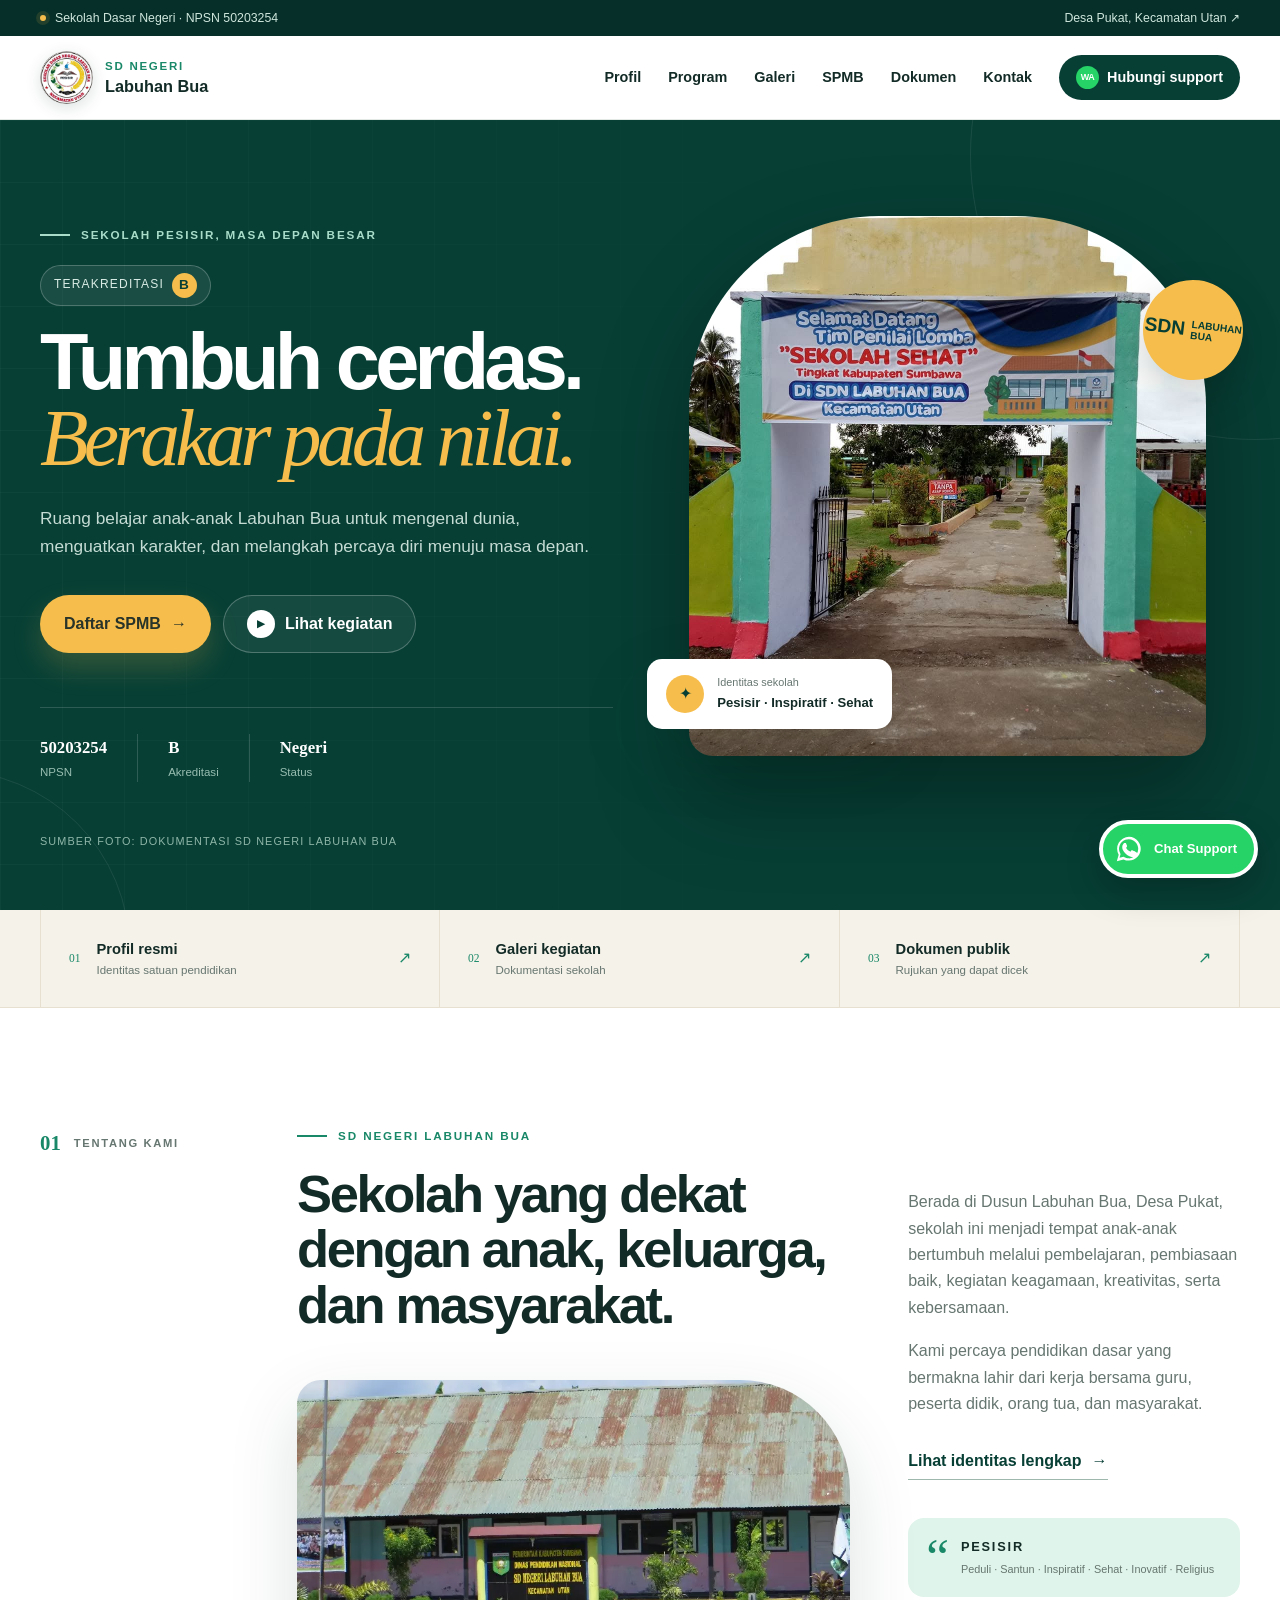
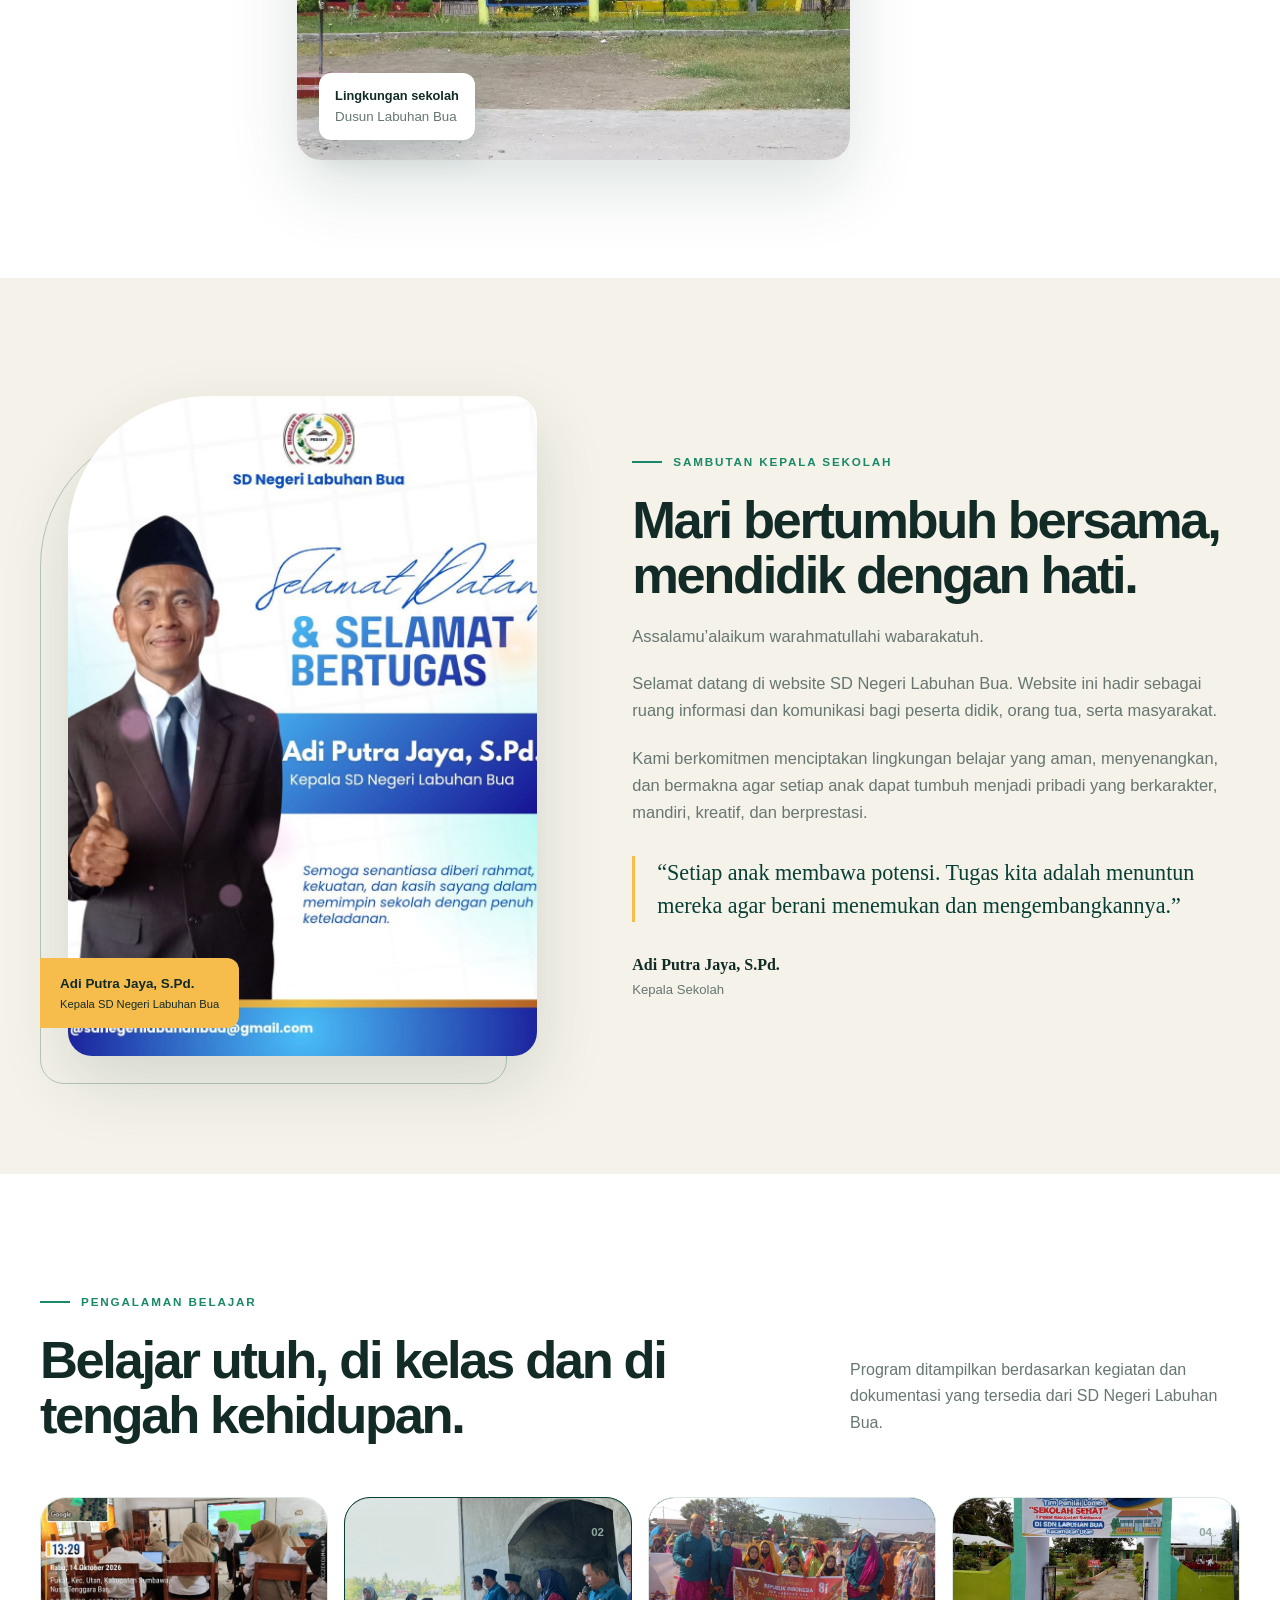
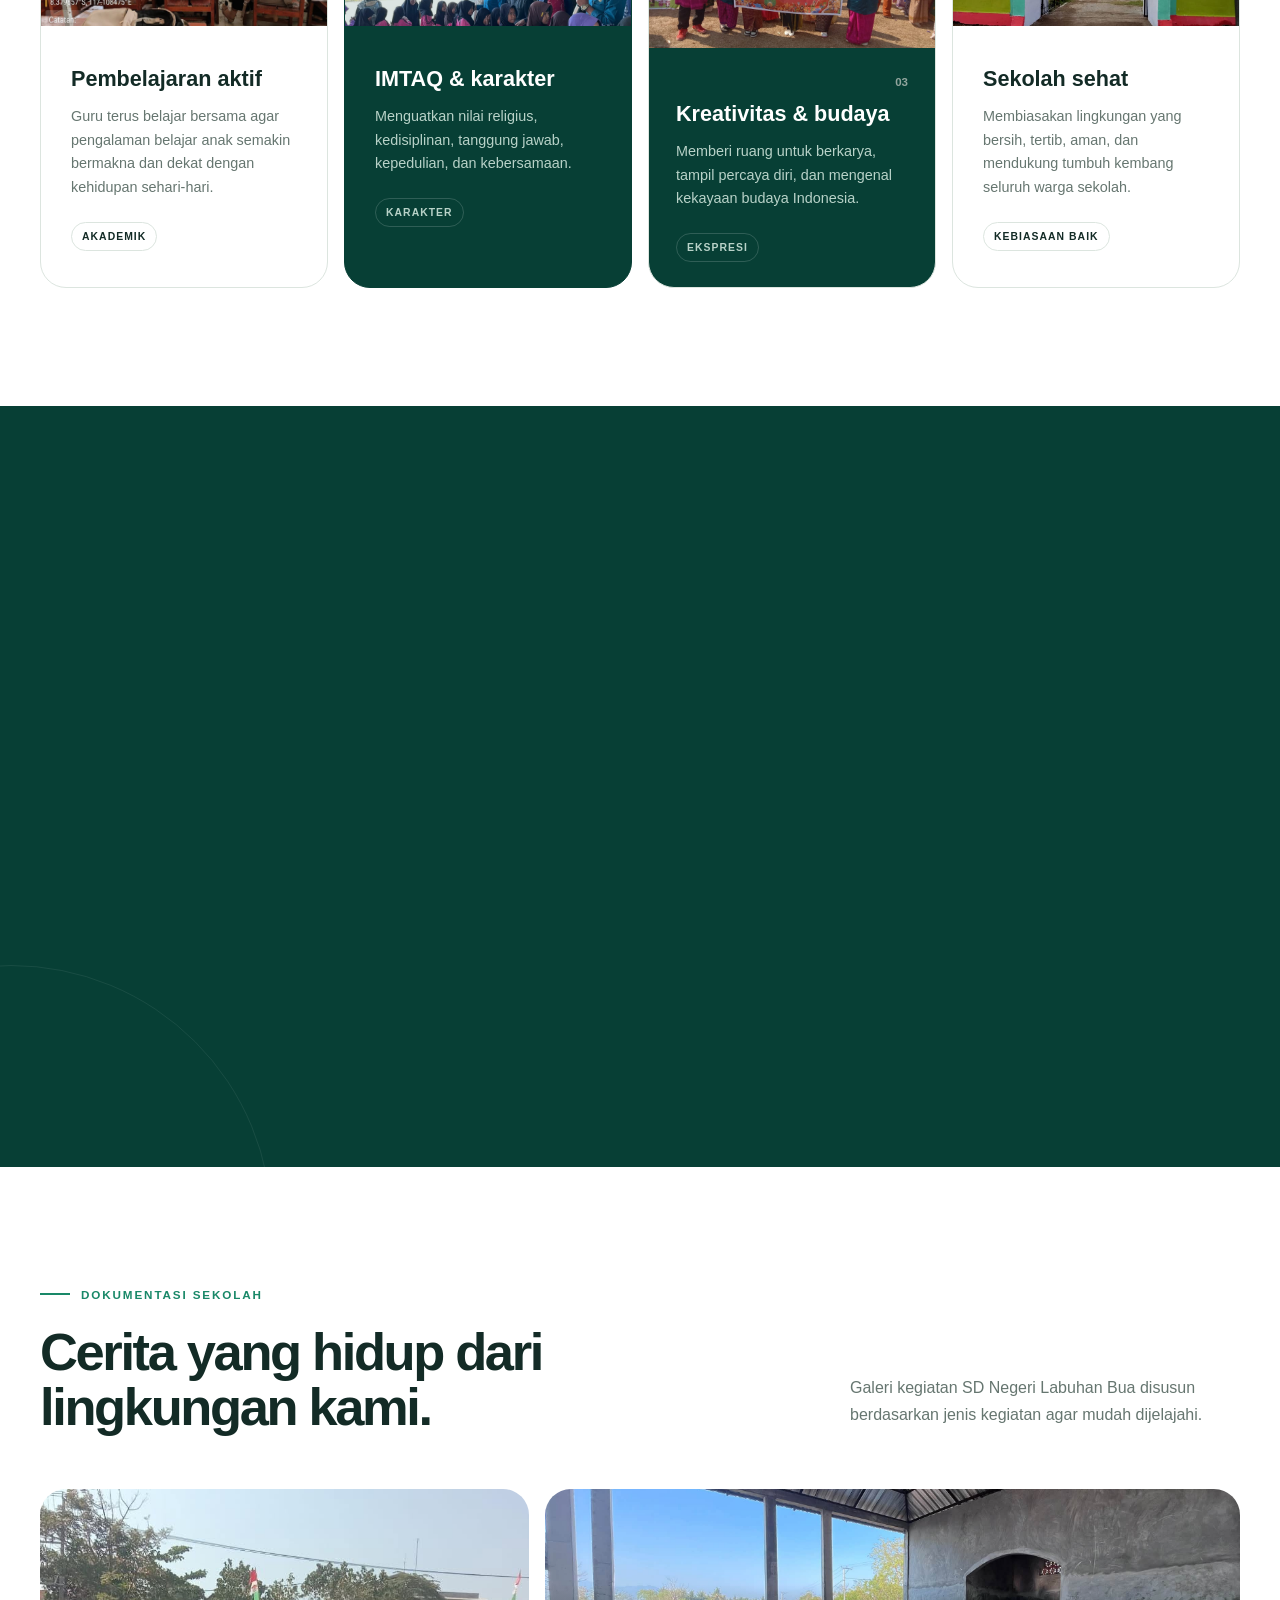
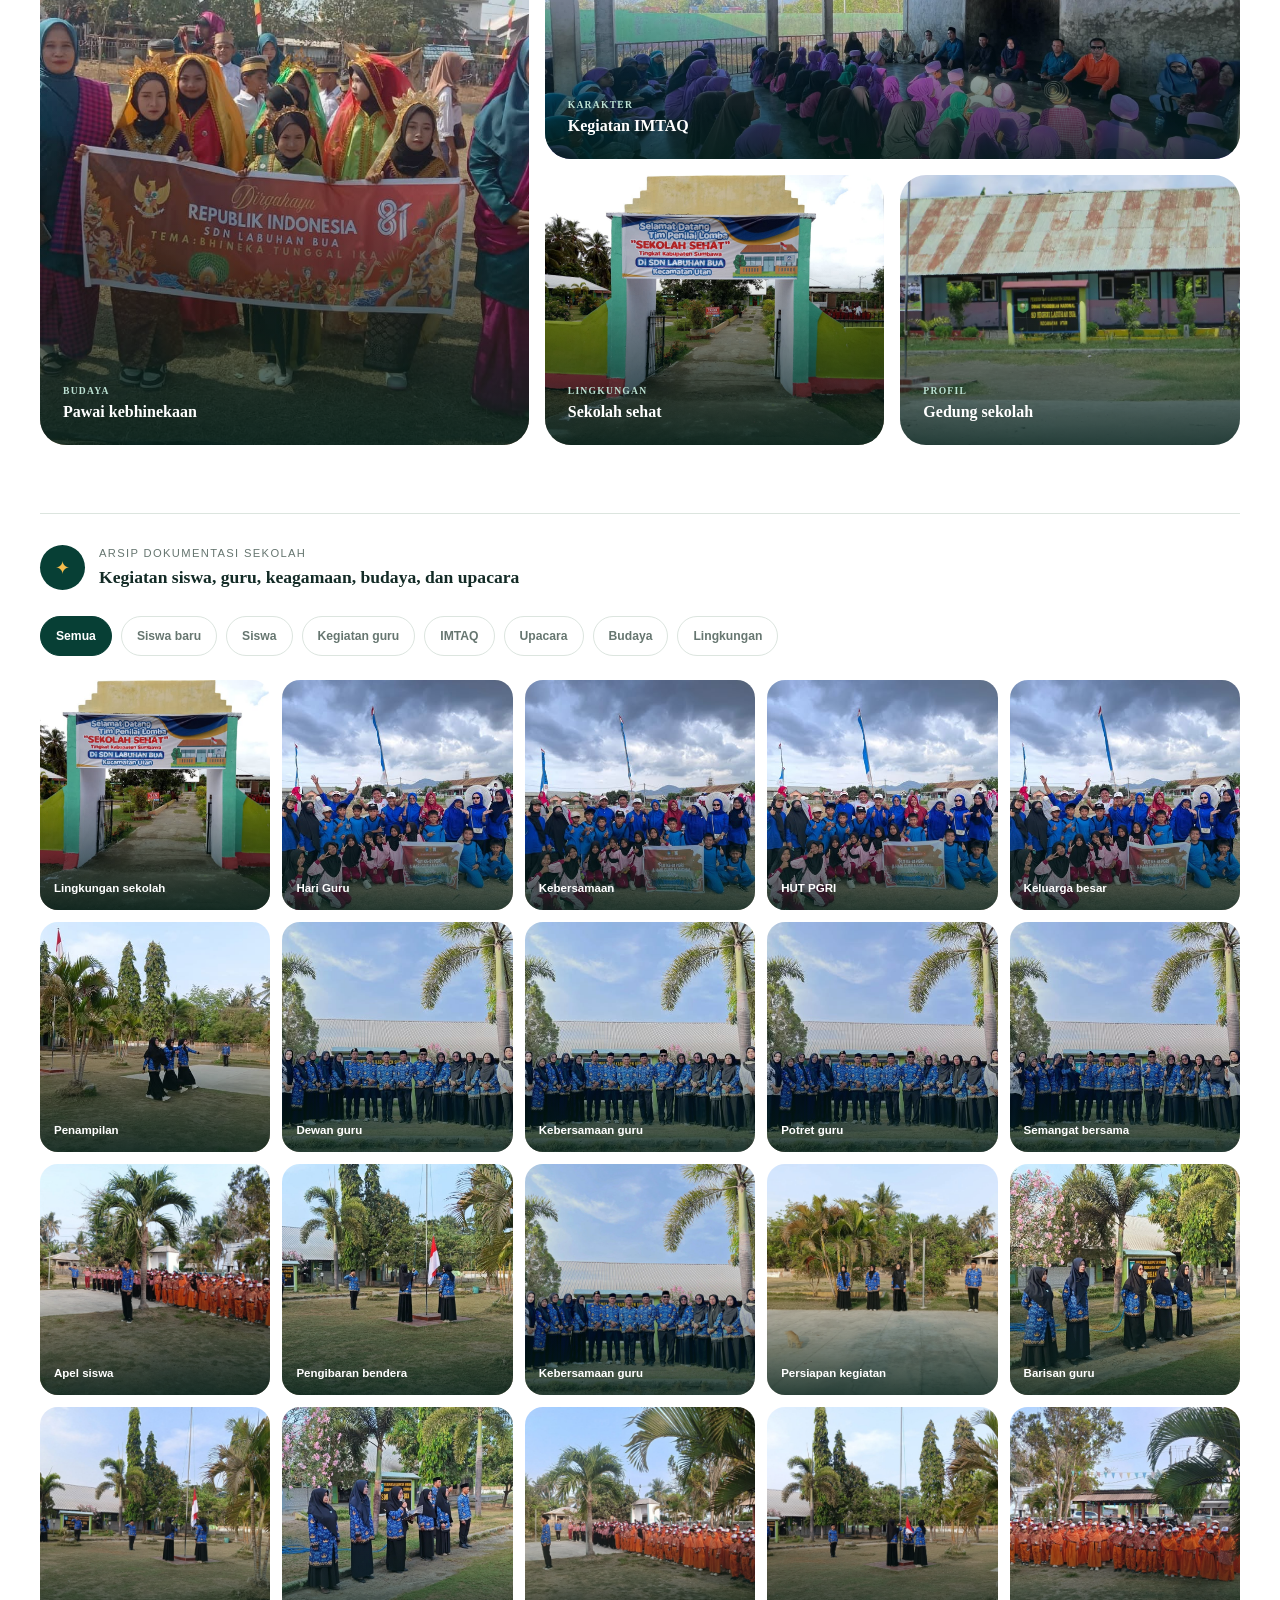
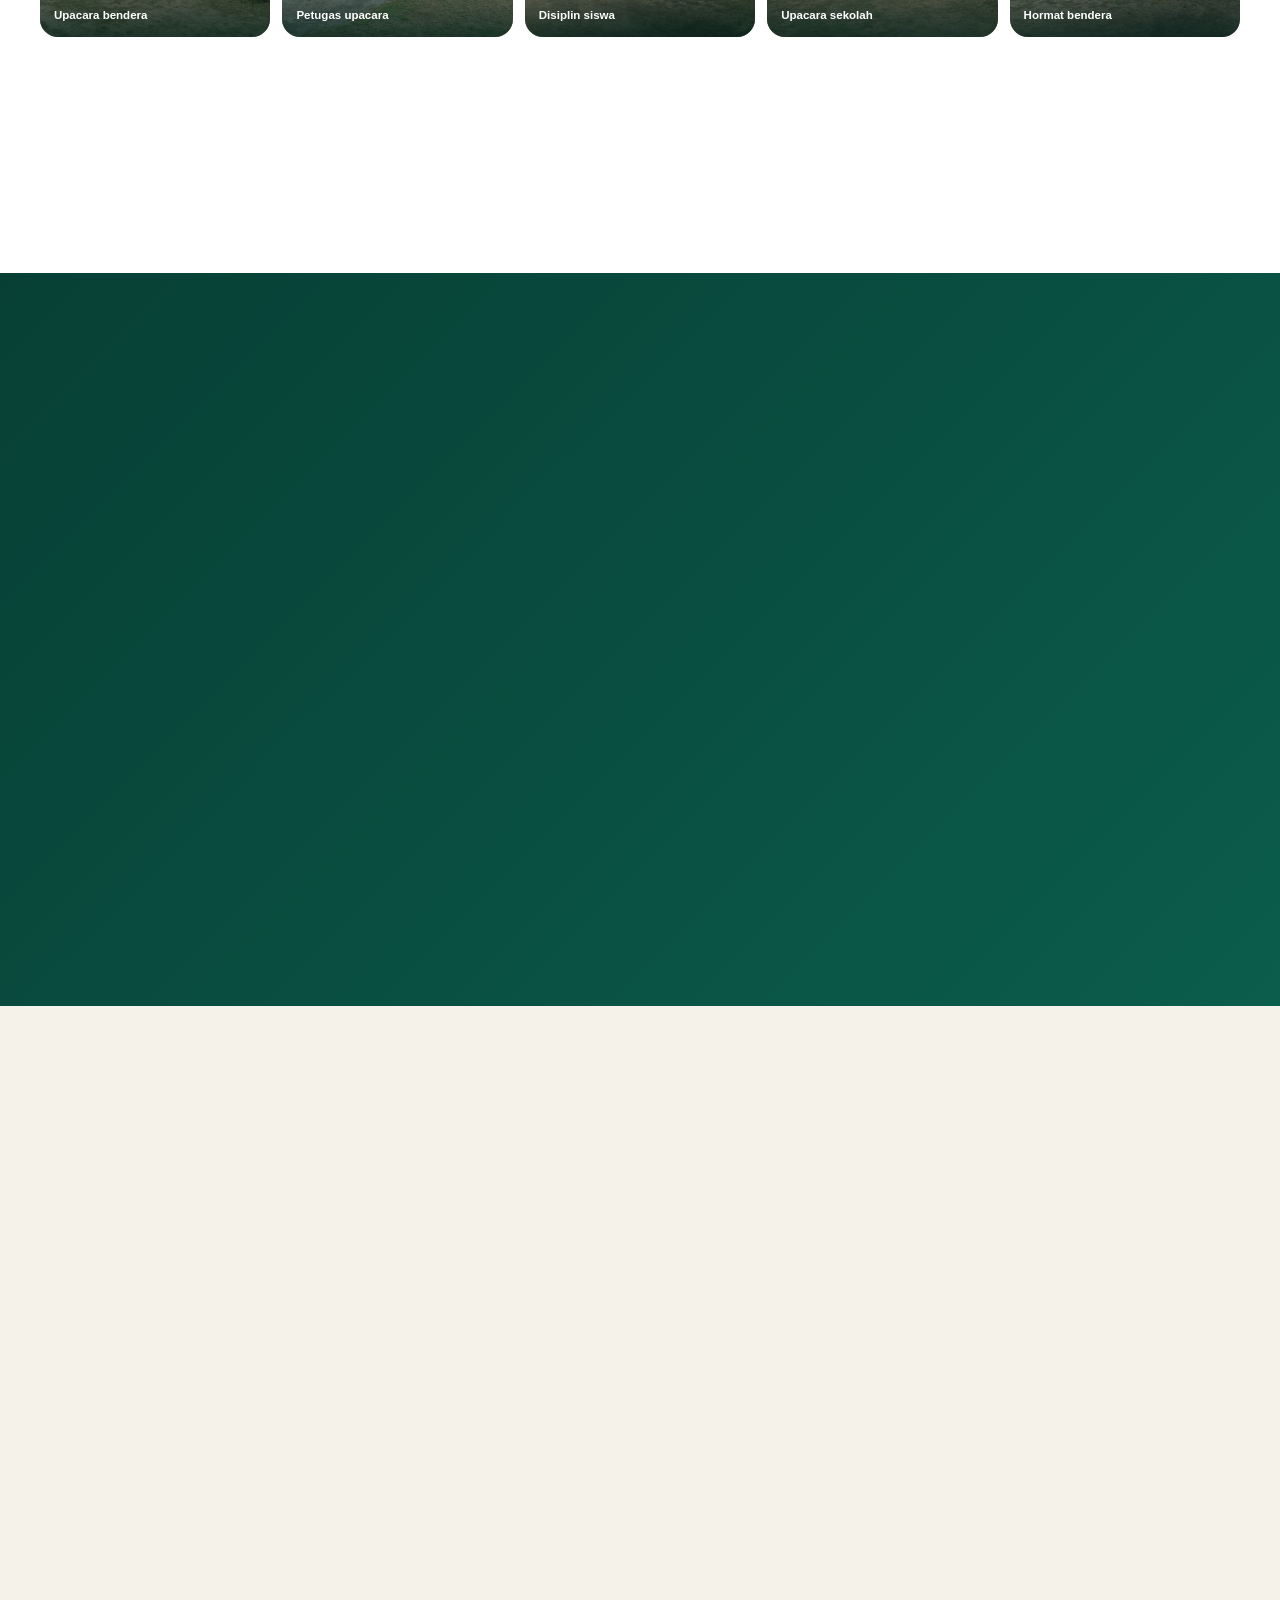
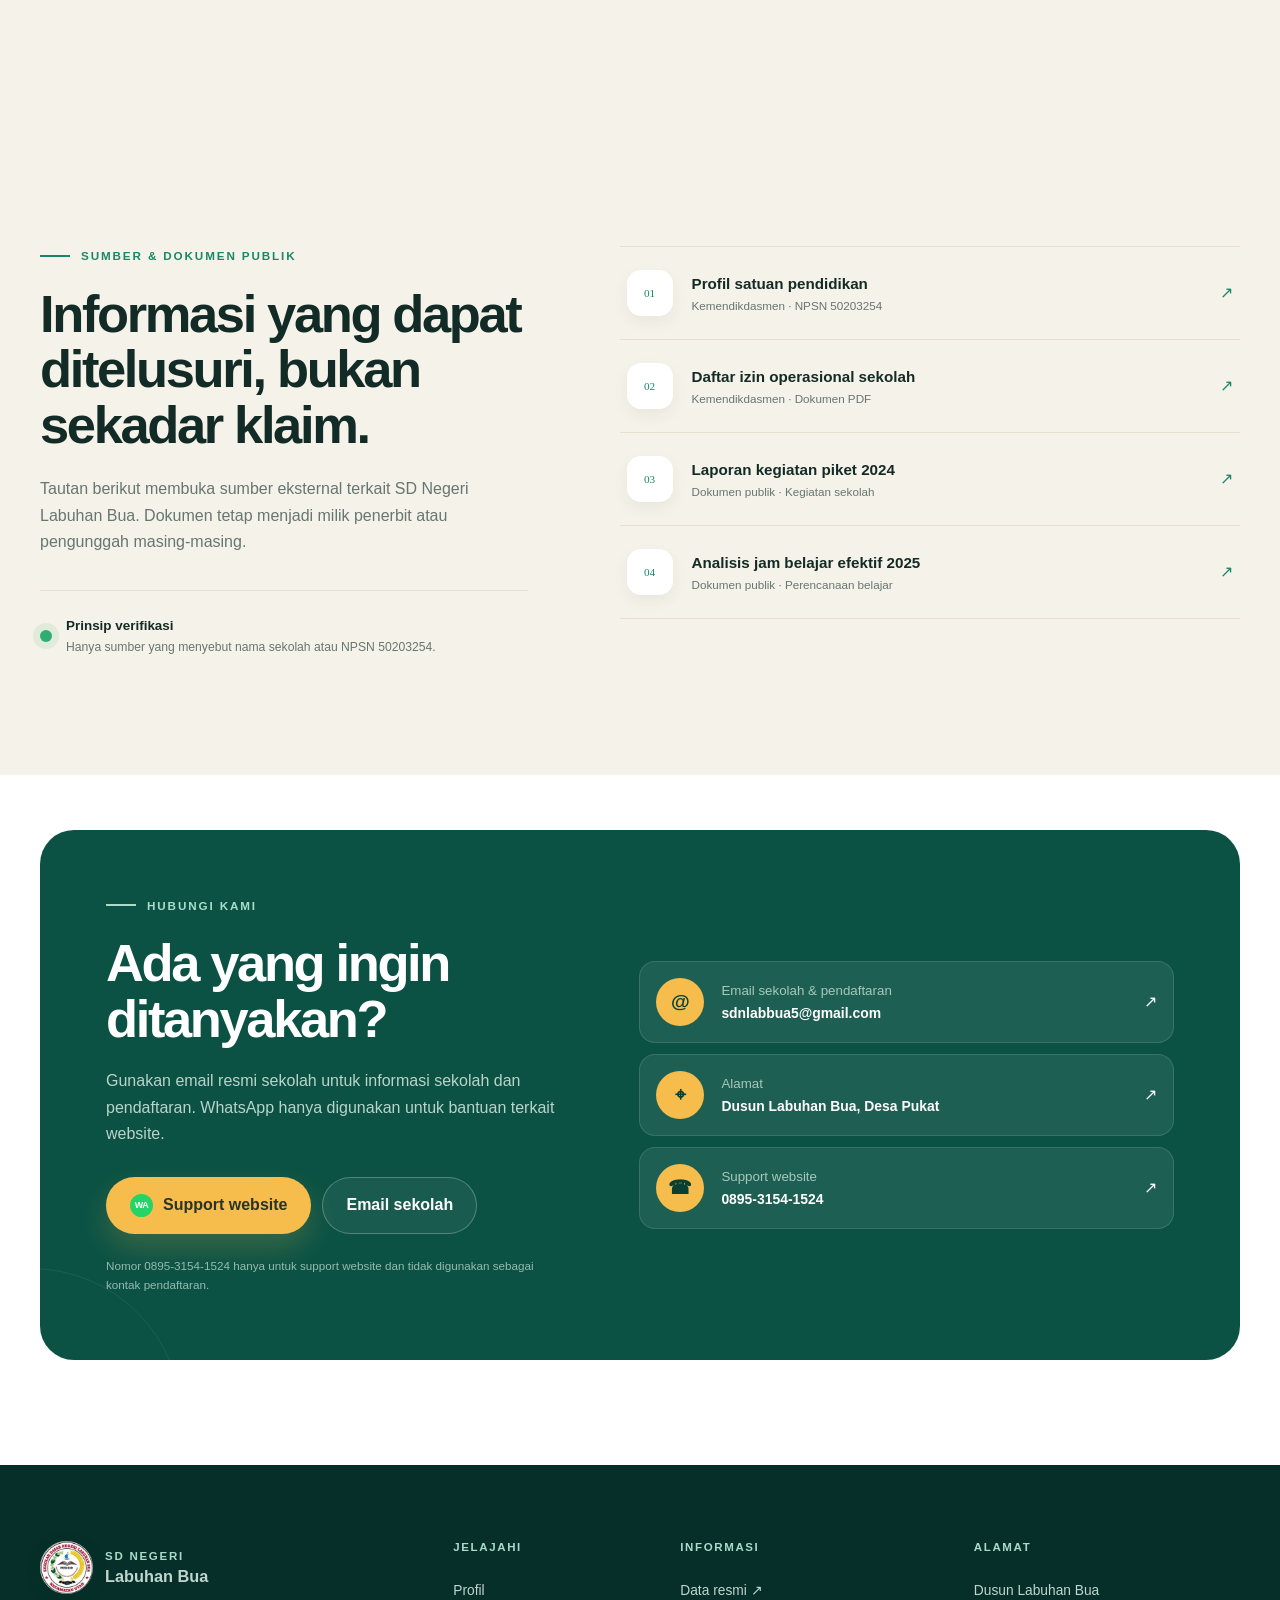
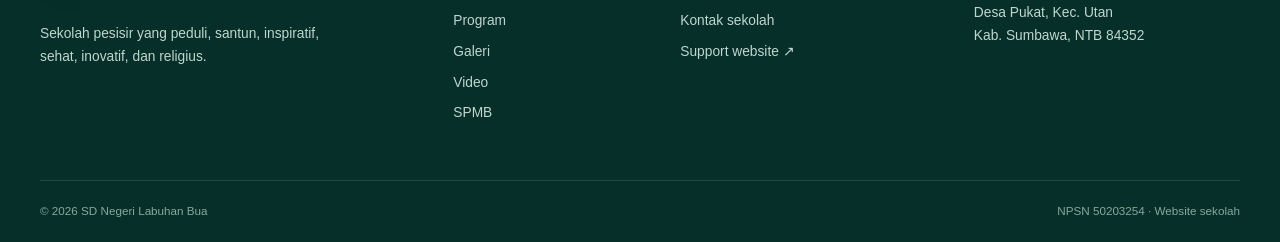
==== commit 29cd7f84: "Add school videos and email-based SPMB registration" ====
--- a/index.html
+++ b/index.html
@@ -64,52 +64,61 @@
 
     <section class="identity section" id="identitas" aria-labelledby="identitas-title"><div class="container identity-grid"><div class="identity-copy reveal"><p class="eyebrow eyebrow-light"><span></span> Identitas satuan pendidikan</p><h2 id="identitas-title">Informasi ringkas dan mudah diperiksa.</h2><p>Data identitas merujuk pada profil resmi satuan pendidikan NPSN 50203254.</p><a class="button button-accent" href="https://referensi.data.kemendikdasmen.go.id/pendidikan/npsn/50203254" target="_blank" rel="noopener noreferrer">Buka data resmi <span aria-hidden="true">↗</span></a></div><dl class="identity-list reveal"><div><dt>Nama sekolah</dt><dd>SD Negeri Labuhan Bua</dd></div><div><dt>NPSN</dt><dd>50203254</dd></div><div><dt>Akreditasi</dt><dd>B</dd></div><div><dt>Status / jenjang</dt><dd>Negeri / Sekolah Dasar</dd></div><div><dt>Waktu belajar</dt><dd>Pagi · 6 hari</dd></div><div><dt>Alamat</dt><dd>Dusun Labuhan Bua, Desa Pukat</dd></div><div><dt>Wilayah</dt><dd>Kec. Utan, Kab. Sumbawa, NTB 84352</dd></div><div><dt>Email resmi</dt><dd>sdnlabbua5@gmail.com</dd></div></dl></div></section>
 
-    <section class="gallery section" id="galeri" aria-labelledby="galeri-title"><div class="container"><div class="section-heading reveal"><div><p class="eyebrow"><span></span> Dokumentasi sekolah</p><h2 id="galeri-title">Cerita yang hidup dari lingkungan kami.</h2></div><p>Galeri memuat dokumentasi proyek sekolah dan foto publik dari halaman Facebook resmi SD Negeri Labuhan Bua.</p></div><div class="gallery-grid"><button class="gallery-card gallery-wide reveal" type="button" data-caption="Pawai budaya dan kebhinekaan SD Negeri Labuhan Bua"><img src="images/pawai sd.jpg" alt="Pawai budaya siswa SD Negeri Labuhan Bua" loading="lazy"><span><small>Budaya</small>Pawai kebhinekaan</span></button><button class="gallery-card gallery-tall reveal" type="button" data-caption="Kegiatan IMTAQ bersama siswa dan guru"><img src="images/kegiatan imtak.jpg" alt="Kegiatan IMTAQ siswa dan guru SD Negeri Labuhan Bua" loading="lazy"><span><small>Karakter</small>Kegiatan IMTAQ</span></button><button class="gallery-card reveal" type="button" data-caption="Gerbang dan lingkungan SD Negeri Labuhan Bua"><img src="images/foto gedung.jpg" alt="Gerbang SD Negeri Labuhan Bua" loading="lazy"><span><small>Lingkungan</small>Sekolah sehat</span></button><button class="gallery-card reveal" type="button" data-caption="Gedung utama SD Negeri Labuhan Bua"><img src="images/foto_sdn.webp" alt="Gedung utama SD Negeri Labuhan Bua" loading="lazy"><span><small>Profil</small>Gedung sekolah</span></button></div>
-      <div class="social-gallery-heading reveal"><div><span class="facebook-mark" aria-hidden="true">f</span><p><small>Arsip foto publik terverifikasi</small><strong>Kegiatan siswa, guru, keagamaan, budaya, dan upacara</strong></p></div></div>
-      <div class="gallery-filters reveal" role="group" aria-label="Filter kategori galeri"><button class="active" type="button" data-filter="all">Semua</button><button type="button" data-filter="siswa">Siswa</button><button type="button" data-filter="guru">Kegiatan guru</button><button type="button" data-filter="imtaq">IMTAQ</button><button type="button" data-filter="upacara">Upacara</button><button type="button" data-filter="budaya">Budaya</button><button type="button" data-filter="lingkungan">Lingkungan</button></div>
+    <section class="gallery section" id="galeri" aria-labelledby="galeri-title"><div class="container"><div class="section-heading reveal"><div><p class="eyebrow"><span></span> Dokumentasi sekolah</p><h2 id="galeri-title">Cerita yang hidup dari lingkungan kami.</h2></div><p>Galeri kegiatan SD Negeri Labuhan Bua disusun berdasarkan jenis kegiatan agar mudah dijelajahi.</p></div><div class="gallery-grid"><button class="gallery-card gallery-wide reveal" type="button" data-caption="Pawai budaya dan kebhinekaan SD Negeri Labuhan Bua"><img src="images/pawai sd.jpg" alt="Pawai budaya siswa SD Negeri Labuhan Bua" loading="lazy"><span><small>Budaya</small>Pawai kebhinekaan</span></button><button class="gallery-card gallery-tall reveal" type="button" data-caption="Kegiatan IMTAQ bersama siswa dan guru"><img src="images/kegiatan imtak.jpg" alt="Kegiatan IMTAQ siswa dan guru SD Negeri Labuhan Bua" loading="lazy"><span><small>Karakter</small>Kegiatan IMTAQ</span></button><button class="gallery-card reveal" type="button" data-caption="Gerbang dan lingkungan SD Negeri Labuhan Bua"><img src="images/foto gedung.jpg" alt="Gerbang SD Negeri Labuhan Bua" loading="lazy"><span><small>Lingkungan</small>Sekolah sehat</span></button><button class="gallery-card reveal" type="button" data-caption="Gedung utama SD Negeri Labuhan Bua"><img src="images/foto_sdn.webp" alt="Gedung utama SD Negeri Labuhan Bua" loading="lazy"><span><small>Profil</small>Gedung sekolah</span></button></div>
+      <div class="social-gallery-heading reveal"><div><span class="archive-mark" aria-hidden="true">✦</span><p><small>Arsip dokumentasi sekolah</small><strong>Kegiatan siswa, guru, keagamaan, budaya, dan upacara</strong></p></div></div>
+      <div class="gallery-filters reveal" role="group" aria-label="Filter kategori galeri"><button class="active" type="button" data-filter="all">Semua</button><button type="button" data-filter="siswa-baru">Siswa baru</button><button type="button" data-filter="siswa">Siswa</button><button type="button" data-filter="guru">Kegiatan guru</button><button type="button" data-filter="imtaq">IMTAQ</button><button type="button" data-filter="upacara">Upacara</button><button type="button" data-filter="budaya">Budaya</button><button type="button" data-filter="lingkungan">Lingkungan</button></div>
       <div class="social-gallery-grid" id="activity-gallery">
-        <button class="social-photo reveal" type="button" data-caption="Gerbang SD Negeri Labuhan Bua — sumber: Facebook sekolah"><img src="images/facebook/facebook-01.jpg" alt="Gerbang SD Negeri Labuhan Bua pada dokumentasi Facebook sekolah" loading="lazy"><span>Lingkungan sekolah</span></button>
-        <button class="social-photo reveal" type="button" data-caption="Kebersamaan siswa dan guru pada rangkaian HUT PGRI dan Hari Guru Nasional — sumber: Facebook sekolah"><img src="images/facebook/facebook-02.jpg" alt="Siswa dan guru SD Negeri Labuhan Bua berfoto bersama pada kegiatan Hari Guru" loading="lazy"><span>Hari Guru</span></button>
-        <button class="social-photo reveal" type="button" data-caption="Kebersamaan siswa dan guru SD Negeri Labuhan Bua — sumber: Facebook sekolah"><img src="images/facebook/facebook-03.jpg" alt="Siswa dan guru SD Negeri Labuhan Bua berfoto bersama" loading="lazy"><span>Kebersamaan</span></button>
-        <button class="social-photo reveal" type="button" data-caption="Rangkaian HUT PGRI dan Hari Guru Nasional — sumber: Facebook sekolah"><img src="images/facebook/facebook-04.jpg" alt="Foto bersama kegiatan HUT PGRI SD Negeri Labuhan Bua" loading="lazy"><span>HUT PGRI</span></button>
-        <button class="social-photo reveal" type="button" data-caption="Keluarga besar SD Negeri Labuhan Bua — sumber: Facebook sekolah"><img src="images/facebook/facebook-05.jpg" alt="Keluarga besar SD Negeri Labuhan Bua berfoto bersama" loading="lazy"><span>Keluarga besar</span></button>
-        <button class="social-photo reveal" type="button" data-caption="Penampilan di halaman sekolah — sumber: Facebook sekolah"><img src="images/facebook/facebook-06.jpg" alt="Penampilan guru di halaman SD Negeri Labuhan Bua" loading="lazy"><span>Penampilan</span></button>
-        <button class="social-photo reveal" type="button" data-caption="Dewan guru SD Negeri Labuhan Bua — sumber: Facebook sekolah"><img src="images/facebook/facebook-07.jpg" alt="Dewan guru SD Negeri Labuhan Bua mengenakan seragam Korpri" loading="lazy"><span>Dewan guru</span></button>
-        <button class="social-photo reveal" type="button" data-caption="Kebersamaan dewan guru — sumber: Facebook sekolah"><img src="images/facebook/facebook-08.jpg" alt="Kebersamaan dewan guru SD Negeri Labuhan Bua" loading="lazy"><span>Kebersamaan guru</span></button>
-        <button class="social-photo reveal" type="button" data-caption="Potret dewan guru SD Negeri Labuhan Bua — sumber: Facebook sekolah"><img src="images/facebook/facebook-09.jpg" alt="Potret dewan guru SD Negeri Labuhan Bua di lingkungan sekolah" loading="lazy"><span>Potret guru</span></button>
-        <button class="social-photo reveal" type="button" data-caption="Semangat keluarga besar sekolah — sumber: Facebook sekolah"><img src="images/facebook/facebook-10.jpg" alt="Keluarga besar SD Negeri Labuhan Bua menunjukkan semangat kebersamaan" loading="lazy"><span>Semangat bersama</span></button>
-        <button class="social-photo reveal" type="button" data-caption="Siswa SD Negeri Labuhan Bua mengikuti apel di halaman sekolah — sumber: Facebook sekolah"><img src="images/facebook/facebook-11.jpg" alt="Siswa SD Negeri Labuhan Bua mengikuti apel di halaman sekolah" loading="lazy"><span>Apel siswa</span></button>
-        <button class="social-photo reveal" type="button" data-caption="Petugas melaksanakan pengibaran bendera di halaman SD Negeri Labuhan Bua — sumber: Facebook sekolah"><img src="images/facebook/facebook-12.jpg" alt="Petugas pengibar bendera SD Negeri Labuhan Bua" loading="lazy"><span>Pengibaran bendera</span></button>
-        <button class="social-photo reveal" type="button" data-caption="Kebersamaan dewan guru di lingkungan sekolah — sumber: Facebook sekolah"><img src="images/facebook/facebook-13.jpg" alt="Dewan guru SD Negeri Labuhan Bua berfoto bersama" loading="lazy"><span>Kebersamaan guru</span></button>
-        <button class="social-photo reveal" type="button" data-caption="Guru dan siswa bersiap mengikuti kegiatan di halaman sekolah — sumber: Facebook sekolah"><img src="images/facebook/facebook-14.jpg" alt="Guru dan siswa SD Negeri Labuhan Bua bersiap mengikuti kegiatan sekolah" loading="lazy"><span>Persiapan kegiatan</span></button>
-        <button class="social-photo reveal" type="button" data-caption="Barisan guru dalam kegiatan sekolah — sumber: Facebook sekolah"><img src="images/facebook/facebook-15.jpg" alt="Barisan guru SD Negeri Labuhan Bua dalam kegiatan sekolah" loading="lazy"><span>Barisan guru</span></button>
-        <button class="social-photo reveal" type="button" data-caption="Upacara bendera di halaman SD Negeri Labuhan Bua — sumber: Facebook sekolah"><img src="images/facebook/facebook-16.jpg" alt="Pelaksanaan upacara bendera di halaman SD Negeri Labuhan Bua" loading="lazy"><span>Upacara bendera</span></button>
-        <button class="social-photo reveal" type="button" data-caption="Pembacaan susunan kegiatan saat upacara sekolah — sumber: Facebook sekolah"><img src="images/facebook/facebook-17.jpg" alt="Guru membacakan susunan kegiatan upacara SD Negeri Labuhan Bua" loading="lazy"><span>Petugas upacara</span></button>
-        <button class="social-photo reveal" type="button" data-caption="Siswa mengikuti apel dengan tertib di halaman sekolah — sumber: Facebook sekolah"><img src="images/facebook/facebook-18.jpg" alt="Siswa SD Negeri Labuhan Bua berbaris tertib saat apel" loading="lazy"><span>Disiplin siswa</span></button>
-        <button class="social-photo reveal" type="button" data-caption="Rangkaian pengibaran bendera pada upacara sekolah — sumber: Facebook sekolah"><img src="images/facebook/facebook-19.jpg" alt="Rangkaian pengibaran bendera SD Negeri Labuhan Bua" loading="lazy"><span>Upacara sekolah</span></button>
-        <button class="social-photo reveal" type="button" data-caption="Siswa memberi hormat saat kegiatan upacara — sumber: Facebook sekolah"><img src="images/facebook/facebook-20.jpg" alt="Siswa SD Negeri Labuhan Bua memberi hormat saat upacara" loading="lazy"><span>Hormat bendera</span></button>
-        <button class="social-photo reveal" type="button" data-caption="Pembina upacara di halaman SD Negeri Labuhan Bua — sumber: Facebook sekolah"><img src="images/facebook/facebook-21.jpg" alt="Pembina upacara SD Negeri Labuhan Bua di halaman sekolah" loading="lazy"><span>Pembina upacara</span></button>
-        <button class="social-photo reveal" type="button" data-caption="Latihan kelompok siswa bersama guru pendamping — sumber: Facebook sekolah"><img src="images/facebook/facebook-22.jpg" alt="Kelompok siswa SD Negeri Labuhan Bua berlatih bersama guru pendamping" loading="lazy"><span>Latihan kelompok</span></button>
+        <button class="social-photo reveal" type="button" data-caption="Gerbang SD Negeri Labuhan Bua"><img src="images/facebook/facebook-01.jpg" alt="Gerbang SD Negeri Labuhan Bua" loading="lazy"><span>Lingkungan sekolah</span></button>
+        <button class="social-photo reveal" type="button" data-caption="Kebersamaan siswa dan guru pada rangkaian HUT PGRI dan Hari Guru Nasional"><img src="images/facebook/facebook-02.jpg" alt="Siswa dan guru SD Negeri Labuhan Bua berfoto bersama pada kegiatan Hari Guru" loading="lazy"><span>Hari Guru</span></button>
+        <button class="social-photo reveal" type="button" data-caption="Kebersamaan siswa dan guru SD Negeri Labuhan Bua"><img src="images/facebook/facebook-03.jpg" alt="Siswa dan guru SD Negeri Labuhan Bua berfoto bersama" loading="lazy"><span>Kebersamaan</span></button>
+        <button class="social-photo reveal" type="button" data-caption="Rangkaian HUT PGRI dan Hari Guru Nasional"><img src="images/facebook/facebook-04.jpg" alt="Foto bersama kegiatan HUT PGRI SD Negeri Labuhan Bua" loading="lazy"><span>HUT PGRI</span></button>
+        <button class="social-photo reveal" type="button" data-caption="Keluarga besar SD Negeri Labuhan Bua"><img src="images/facebook/facebook-05.jpg" alt="Keluarga besar SD Negeri Labuhan Bua berfoto bersama" loading="lazy"><span>Keluarga besar</span></button>
+        <button class="social-photo reveal" type="button" data-caption="Penampilan di halaman sekolah"><img src="images/facebook/facebook-06.jpg" alt="Penampilan guru di halaman SD Negeri Labuhan Bua" loading="lazy"><span>Penampilan</span></button>
+        <button class="social-photo reveal" type="button" data-caption="Dewan guru SD Negeri Labuhan Bua"><img src="images/facebook/facebook-07.jpg" alt="Dewan guru SD Negeri Labuhan Bua mengenakan seragam Korpri" loading="lazy"><span>Dewan guru</span></button>
+        <button class="social-photo reveal" type="button" data-caption="Kebersamaan dewan guru"><img src="images/facebook/facebook-08.jpg" alt="Kebersamaan dewan guru SD Negeri Labuhan Bua" loading="lazy"><span>Kebersamaan guru</span></button>
+        <button class="social-photo reveal" type="button" data-caption="Potret dewan guru SD Negeri Labuhan Bua"><img src="images/facebook/facebook-09.jpg" alt="Potret dewan guru SD Negeri Labuhan Bua di lingkungan sekolah" loading="lazy"><span>Potret guru</span></button>
+        <button class="social-photo reveal" type="button" data-caption="Semangat keluarga besar sekolah"><img src="images/facebook/facebook-10.jpg" alt="Keluarga besar SD Negeri Labuhan Bua menunjukkan semangat kebersamaan" loading="lazy"><span>Semangat bersama</span></button>
+        <button class="social-photo reveal" type="button" data-caption="Siswa SD Negeri Labuhan Bua mengikuti apel di halaman sekolah"><img src="images/facebook/facebook-11.jpg" alt="Siswa SD Negeri Labuhan Bua mengikuti apel di halaman sekolah" loading="lazy"><span>Apel siswa</span></button>
+        <button class="social-photo reveal" type="button" data-caption="Petugas melaksanakan pengibaran bendera di halaman SD Negeri Labuhan Bua"><img src="images/facebook/facebook-12.jpg" alt="Petugas pengibar bendera SD Negeri Labuhan Bua" loading="lazy"><span>Pengibaran bendera</span></button>
+        <button class="social-photo reveal" type="button" data-caption="Kebersamaan dewan guru di lingkungan sekolah"><img src="images/facebook/facebook-13.jpg" alt="Dewan guru SD Negeri Labuhan Bua berfoto bersama" loading="lazy"><span>Kebersamaan guru</span></button>
+        <button class="social-photo reveal" type="button" data-caption="Guru dan siswa bersiap mengikuti kegiatan di halaman sekolah"><img src="images/facebook/facebook-14.jpg" alt="Guru dan siswa SD Negeri Labuhan Bua bersiap mengikuti kegiatan sekolah" loading="lazy"><span>Persiapan kegiatan</span></button>
+        <button class="social-photo reveal" type="button" data-caption="Barisan guru dalam kegiatan sekolah"><img src="images/facebook/facebook-15.jpg" alt="Barisan guru SD Negeri Labuhan Bua dalam kegiatan sekolah" loading="lazy"><span>Barisan guru</span></button>
+        <button class="social-photo reveal" type="button" data-caption="Upacara bendera di halaman SD Negeri Labuhan Bua"><img src="images/facebook/facebook-16.jpg" alt="Pelaksanaan upacara bendera di halaman SD Negeri Labuhan Bua" loading="lazy"><span>Upacara bendera</span></button>
+        <button class="social-photo reveal" type="button" data-caption="Pembacaan susunan kegiatan saat upacara sekolah"><img src="images/facebook/facebook-17.jpg" alt="Guru membacakan susunan kegiatan upacara SD Negeri Labuhan Bua" loading="lazy"><span>Petugas upacara</span></button>
+        <button class="social-photo reveal" type="button" data-caption="Siswa mengikuti apel dengan tertib di halaman sekolah"><img src="images/facebook/facebook-18.jpg" alt="Siswa SD Negeri Labuhan Bua berbaris tertib saat apel" loading="lazy"><span>Disiplin siswa</span></button>
+        <button class="social-photo reveal" type="button" data-caption="Rangkaian pengibaran bendera pada upacara sekolah"><img src="images/facebook/facebook-19.jpg" alt="Rangkaian pengibaran bendera SD Negeri Labuhan Bua" loading="lazy"><span>Upacara sekolah</span></button>
+        <button class="social-photo reveal" type="button" data-caption="Siswa memberi hormat saat kegiatan upacara"><img src="images/facebook/facebook-20.jpg" alt="Siswa SD Negeri Labuhan Bua memberi hormat saat upacara" loading="lazy"><span>Hormat bendera</span></button>
+        <button class="social-photo reveal" type="button" data-caption="Pembina upacara di halaman SD Negeri Labuhan Bua"><img src="images/facebook/facebook-21.jpg" alt="Pembina upacara SD Negeri Labuhan Bua di halaman sekolah" loading="lazy"><span>Pembina upacara</span></button>
+        <button class="social-photo reveal" type="button" data-caption="Latihan kelompok siswa bersama guru pendamping"><img src="images/facebook/facebook-22.jpg" alt="Kelompok siswa SD Negeri Labuhan Bua berlatih bersama guru pendamping" loading="lazy"><span>Latihan kelompok</span></button>
       </div>
       <button class="gallery-more reveal" id="gallery-more" type="button">Tampilkan lebih banyak foto <span aria-hidden="true">↓</span></button>
-      <p class="gallery-disclaimer reveal">Sumber foto tambahan: <a href="https://www.facebook.com/p/SD-Negeri-Labuhan-Bua-100064128271595/" target="_blank" rel="noopener noreferrer">Facebook SD Negeri Labuhan Bua</a>. Dokumentasi ditampilkan untuk informasi sekolah. Permintaan koreksi atau penghapusan foto dapat disampaikan melalui tombol Support.</p></div></section>
+      <p class="gallery-disclaimer reveal">Dokumentasi ditampilkan untuk informasi kegiatan sekolah. Permintaan koreksi atau penghapusan foto dapat disampaikan melalui tombol Support.</p></div></section>
 
-    <section class="spmb section" id="spmb" aria-labelledby="spmb-title"><div class="container"><div class="spmb-panel reveal"><div class="spmb-copy"><p class="eyebrow eyebrow-light"><span></span> Penerimaan murid baru</p><h2 id="spmb-title">Pra-pendaftaran SPMB SD Negeri Labuhan Bua</h2><p>Sampaikan data awal calon murid melalui formulir ini. Pesan akan langsung dibuka di WhatsApp agar orang tua dapat mengonfirmasi jadwal, wilayah penerimaan, dan kelengkapan berkas kepada pengelola sekolah.</p><div class="spmb-steps"><span><b>1</b> Isi data awal</span><span><b>2</b> Kirim via WhatsApp</span><span><b>3</b> Verifikasi di sekolah</span></div><p class="spmb-note">Pra-pendaftaran ini tidak menyimpan data di website dan belum menjadi bukti penerimaan resmi.</p></div><form class="registration-form" id="registration-form"><label>Nama calon murid<input name="student" autocomplete="name" required placeholder="Nama lengkap"></label><label>Nama orang tua/wali<input name="parent" autocomplete="name" required placeholder="Nama orang tua atau wali"></label><label>Asal TK/RA (opsional)<input name="origin" placeholder="Nama TK/RA atau belum bersekolah"></label><label>Dusun/desa<input name="address" required placeholder="Alamat domisili"></label><label>Nomor WhatsApp wali<input name="phone" inputmode="tel" autocomplete="tel" required placeholder="08xxxxxxxxxx"></label><button class="button button-accent" type="submit"><span class="wa-mini" aria-hidden="true">WA</span> Kirim pra-pendaftaran</button><small>Kontak pendaftaran: 0895-3154-1524</small></form></div></div></section>
+    <section class="spmb section" id="spmb" aria-labelledby="spmb-title"><div class="container"><div class="spmb-panel reveal"><div class="spmb-copy"><p class="eyebrow eyebrow-light"><span></span> Penerimaan murid baru</p><h2 id="spmb-title">Pra-pendaftaran SPMB SD Negeri Labuhan Bua</h2><p>Sampaikan data awal calon murid melalui formulir ini. Data akan diteruskan ke email resmi sekolah agar orang tua dapat memperoleh informasi jadwal, wilayah penerimaan, dan kelengkapan berkas.</p><div class="spmb-steps"><span><b>1</b> Isi data awal</span><span><b>2</b> Kirim ke email sekolah</span><span><b>3</b> Verifikasi di sekolah</span></div><p class="spmb-note">Pra-pendaftaran ini tidak memakai nomor WhatsApp support, tidak menyimpan data di website, dan belum menjadi bukti penerimaan resmi.</p></div><form class="registration-form" id="registration-form"><label>Nama calon murid<input name="student" autocomplete="name" required placeholder="Nama lengkap"></label><label>Nama orang tua/wali<input name="parent" autocomplete="name" required placeholder="Nama orang tua atau wali"></label><label>Asal TK/RA (opsional)<input name="origin" placeholder="Nama TK/RA atau belum bersekolah"></label><label>Dusun/desa<input name="address" required placeholder="Alamat domisili"></label><label>Nomor yang dapat dihubungi<input name="phone" inputmode="tel" autocomplete="tel" required placeholder="08xxxxxxxxxx"></label><button class="button button-accent" type="submit"><span class="mail-mini" aria-hidden="true">@</span> Kirim ke email sekolah</button><small>Email resmi: sdnlabbua5@gmail.com</small></form></div></div></section>
 
-    <section class="video-section section" id="video" aria-labelledby="video-title"><div class="container"><div class="section-heading reveal"><div><p class="eyebrow"><span></span> Video sekolah</p><h2 id="video-title">Arsip video kegiatan</h2></div><p>Bagian ini disiapkan untuk video pembelajaran dan kegiatan sekolah yang telah diverifikasi. Video tidak diambil dari akun lain atau sumber yang tidak jelas.</p></div><div class="video-empty reveal"><span aria-hidden="true">▶</span><div><h3>Menunggu tautan video publik yang dapat diputar</h3><p>Facebook membatasi pemutaran arsip video tanpa masuk akun. Agar tidak menampilkan video yang salah, website hanya akan memuat video setelah tautan unggahan SD Negeri Labuhan Bua dapat diverifikasi.</p></div></div></div></section>
+    <section class="video-section section" id="video" aria-labelledby="video-title"><div class="container"><div class="section-heading reveal"><div><p class="eyebrow"><span></span> Video sekolah</p><h2 id="video-title">Arsip video kegiatan</h2></div><p>Video disusun dari kegiatan yang lebih lama menuju kegiatan terbaru dan dapat diputar langsung di website.</p></div><div class="video-grid">
+      <article class="video-card reveal"><video controls playsinline preload="metadata" poster="images/video-posters/mpls-awal.jpg"><source src="videos/mpls-hari-3.mp4" type="video/mp4"></video><div><small>MPLS 2026</small><h3>Hari ke-3: badan bugar, siap belajar</h3><p>Senam bersama, makan sehat, asesmen, dan kegiatan siswa baru.</p></div></article>
+      <article class="video-card reveal"><video controls playsinline preload="metadata" poster="images/video-posters/mpls-hari-terakhir.jpg"><source src="videos/mpls-hari-4.mp4" type="video/mp4"></video><div><small>MPLS 2026</small><h3>Hari ke-4: sekolah sehat dan ramah anak</h3><p>Pagi ceria, edukasi kesehatan, perlindungan diri, dan tata tertib.</p></div></article>
+      <article class="video-card reveal"><video controls playsinline preload="metadata" poster="images/video-posters/mpls-hari-terakhir.jpg"><source src="videos/mpls-hari-terakhir.mp4" type="video/mp4"></video><div><small>MPLS 2026</small><h3>Hari terakhir MPLS Kelas 1</h3><p>Makan bergizi, Indonesia Raya, kesepakatan kelas, dan doa bersama.</p></div></article>
+      <article class="video-card reveal"><video controls playsinline preload="metadata" poster="images/video-posters/gerak-jalan.jpg"><source src="videos/gerak-jalan.mp4" type="video/mp4"></video><div><small>Kegiatan siswa</small><h3>Gerak jalan HUT Kemerdekaan RI</h3><p>Semangat siswa-siswi dalam lomba gerak jalan tepat waktu.</p></div></article>
+      <article class="video-card reveal"><video controls playsinline preload="metadata" poster="images/video-posters/imtaq-temu-pisah.jpg"><source src="videos/imtaq-temu-pisah.mp4" type="video/mp4"></video><div><small>Keagamaan</small><h3>IMTAQ bersama dan temu pisah</h3><p>Kebersamaan keluarga besar SD Negeri Labuhan Bua.</p></div></article>
+      <article class="video-card reveal"><video controls playsinline preload="metadata" poster="images/video-posters/kebersamaan.jpg"><source src="videos/kebersamaan.mp4" type="video/mp4"></video><div><small>Kebersamaan</small><h3>Momen warga sekolah</h3><p>Dokumentasi singkat kebersamaan dalam lingkungan sekolah.</p></div></article>
+      <article class="video-card reveal"><video controls playsinline preload="metadata" poster="images/video-posters/belajar-produktif.jpg"><source src="videos/belajar-produktif.mp4" type="video/mp4"></video><div><small>Kegiatan guru</small><h3>Sesi belajar produktif</h3><p>Guru berdiskusi dan bertumbuh bersama untuk pembelajaran yang lebih baik.</p></div></article>
+      <article class="video-card reveal"><video controls playsinline preload="metadata" poster="images/video-posters/gerakan-sehat.jpg"><source src="videos/gerakan-sehat.mp4" type="video/mp4"></video><div><small>Sekolah sehat</small><h3>Mulai hari dengan gerakan sehat</h3><p>Aktivitas fisik bersama untuk membangun kebiasaan hidup sehat.</p></div></article>
+      <article class="video-card reveal"><video controls playsinline preload="metadata" poster="images/video-posters/save-momen.jpg"><source src="videos/save-momen.mp4" type="video/mp4"></video><div><small>Kegiatan terbaru</small><h3>Momen terbaru sekolah</h3><p>Cuplikan terbaru kegiatan SD Negeri Labuhan Bua.</p></div></article>
+    </div></div></section>
 
     <section class="documents section" id="dokumen" aria-labelledby="dokumen-title"><div class="container documents-grid"><div class="documents-intro reveal"><p class="eyebrow"><span></span> Sumber &amp; dokumen publik</p><h2 id="dokumen-title">Informasi yang dapat ditelusuri, bukan sekadar klaim.</h2><p>Tautan berikut membuka sumber eksternal terkait SD Negeri Labuhan Bua. Dokumen tetap menjadi milik penerbit atau pengunggah masing-masing.</p><div class="source-status"><i aria-hidden="true"></i><span><strong>Prinsip verifikasi</strong>Hanya sumber yang menyebut nama sekolah atau NPSN 50203254.</span></div></div><div class="document-list reveal">
       <a href="https://referensi.data.kemendikdasmen.go.id/pendidikan/npsn/50203254" target="_blank" rel="noopener noreferrer"><span class="doc-icon">01</span><p><strong>Profil satuan pendidikan</strong><small>Kemendikdasmen · NPSN 50203254</small></p><b aria-hidden="true">↗</b></a>
       <a href="https://file.data.kemendikdasmen.go.id/sk/1150927-110767-556340-121808568-680948387.pdf" target="_blank" rel="noopener noreferrer"><span class="doc-icon">02</span><p><strong>Daftar izin operasional sekolah</strong><small>Kemendikdasmen · Dokumen PDF</small></p><b aria-hidden="true">↗</b></a>
       <a href="https://id.scribd.com/document/792916771/LAPORAN-PIKET-ACC" target="_blank" rel="noopener noreferrer"><span class="doc-icon">03</span><p><strong>Laporan kegiatan piket 2024</strong><small>Dokumen publik · Kegiatan sekolah</small></p><b aria-hidden="true">↗</b></a>
       <a href="https://id.scribd.com/document/835468756/Buku-Analisis-jam-Belajar-Efektif" target="_blank" rel="noopener noreferrer"><span class="doc-icon">04</span><p><strong>Analisis jam belajar efektif 2025</strong><small>Dokumen publik · Perencanaan belajar</small></p><b aria-hidden="true">↗</b></a>
-      <a href="https://www.facebook.com/p/SD-Negeri-Labuhan-Bua-100064128271595/" target="_blank" rel="noopener noreferrer"><span class="doc-icon facebook-doc">f</span><p><strong>Facebook SD Negeri Labuhan Bua</strong><small>Halaman resmi · Foto dan kabar sekolah</small></p><b aria-hidden="true">↗</b></a>
     </div></div></section>
 
-    <section class="contact section" id="kontak" aria-labelledby="kontak-title"><div class="container contact-panel reveal"><div class="contact-copy"><p class="eyebrow eyebrow-light"><span></span> Hubungi kami</p><h2 id="kontak-title">Ada yang ingin ditanyakan?</h2><p>Gunakan email resmi sekolah untuk informasi umum, atau WhatsApp untuk pra-pendaftaran dan bantuan website.</p><div class="contact-buttons"><a class="button button-accent" href="https://wa.me/6289531541524?text=Halo%20Support%20SDN%20Labuhan%20Bua%2C%20saya%20ingin%20bertanya." target="_blank" rel="noopener noreferrer"><span class="wa-mini" aria-hidden="true">WA</span> Chat WhatsApp</a><a class="button button-ghost" href="mailto:sdnlabbua5@gmail.com">Kirim email</a></div><p class="phone-disclaimer">Nomor telepon sekolah belum tercantum pada profil resmi Kemendikdasmen. Nomor WhatsApp di atas adalah kontak pendaftaran/support yang diberikan pengelola website.</p></div><div class="contact-info"><a href="mailto:sdnlabbua5@gmail.com"><span aria-hidden="true">@</span><p><small>Email resmi sekolah</small><strong>sdnlabbua5@gmail.com</strong></p><b aria-hidden="true">↗</b></a><a href="https://www.google.com/maps/search/?api=1&query=SD+Negeri+Labuhan+Bua+Utan+Sumbawa" target="_blank" rel="noopener noreferrer"><span aria-hidden="true">⌖</span><p><small>Alamat</small><strong>Dusun Labuhan Bua, Desa Pukat</strong></p><b aria-hidden="true">↗</b></a><a href="https://wa.me/6289531541524" target="_blank" rel="noopener noreferrer"><span aria-hidden="true">☎</span><p><small>Pendaftaran &amp; support</small><strong>0895-3154-1524</strong></p><b aria-hidden="true">↗</b></a></div></div></section>
+    <section class="contact section" id="kontak" aria-labelledby="kontak-title"><div class="container contact-panel reveal"><div class="contact-copy"><p class="eyebrow eyebrow-light"><span></span> Hubungi kami</p><h2 id="kontak-title">Ada yang ingin ditanyakan?</h2><p>Gunakan email resmi sekolah untuk informasi sekolah dan pendaftaran. WhatsApp hanya digunakan untuk bantuan terkait website.</p><div class="contact-buttons"><a class="button button-accent" href="https://wa.me/6289531541524?text=Halo%20Support%20website%20SDN%20Labuhan%20Bua%2C%20saya%20memerlukan%20bantuan." target="_blank" rel="noopener noreferrer"><span class="wa-mini" aria-hidden="true">WA</span> Support website</a><a class="button button-ghost" href="mailto:sdnlabbua5@gmail.com">Email sekolah</a></div><p class="phone-disclaimer">Nomor 0895-3154-1524 hanya untuk support website dan tidak digunakan sebagai kontak pendaftaran.</p></div><div class="contact-info"><a href="mailto:sdnlabbua5@gmail.com"><span aria-hidden="true">@</span><p><small>Email sekolah &amp; pendaftaran</small><strong>sdnlabbua5@gmail.com</strong></p><b aria-hidden="true">↗</b></a><a href="https://www.google.com/maps/search/?api=1&query=SD+Negeri+Labuhan+Bua+Utan+Sumbawa" target="_blank" rel="noopener noreferrer"><span aria-hidden="true">⌖</span><p><small>Alamat</small><strong>Dusun Labuhan Bua, Desa Pukat</strong></p><b aria-hidden="true">↗</b></a><a href="https://wa.me/6289531541524" target="_blank" rel="noopener noreferrer"><span aria-hidden="true">☎</span><p><small>Support website</small><strong>0895-3154-1524</strong></p><b aria-hidden="true">↗</b></a></div></div></section>
   </main>
 
-  <footer class="footer"><div class="container footer-top"><div class="footer-brand"><a class="brand brand-light" href="#beranda"><img src="images/logo_sdn.jpg" alt="" width="54" height="54"><span><strong>SD Negeri</strong><small>Labuhan Bua</small></span></a><p>Sekolah pesisir yang peduli, santun, inspiratif, sehat, inovatif, dan religius.</p></div><div><h2>Jelajahi</h2><a href="#profil">Profil</a><a href="#program">Program</a><a href="#galeri">Galeri</a><a href="#dokumen">Dokumen</a></div><div><h2>Informasi</h2><a href="https://referensi.data.kemendikdasmen.go.id/pendidikan/npsn/50203254" target="_blank" rel="noopener noreferrer">Data resmi ↗</a><a href="https://www.facebook.com/p/SD-Negeri-Labuhan-Bua-100064128271595/" target="_blank" rel="noopener noreferrer">Facebook sekolah ↗</a><a href="#kontak">Kontak sekolah</a><a href="https://wa.me/6289531541524" target="_blank" rel="noopener noreferrer">Support website ↗</a></div><div><h2>Alamat</h2><p>Dusun Labuhan Bua<br>Desa Pukat, Kec. Utan<br>Kab. Sumbawa, NTB 84352</p></div></div><div class="container footer-bottom"><span>© <span data-year></span> SD Negeri Labuhan Bua</span><span>NPSN 50203254 · Website sekolah</span></div></footer>
+  <footer class="footer"><div class="container footer-top"><div class="footer-brand"><a class="brand brand-light" href="#beranda"><img src="images/logo_sdn.jpg" alt="" width="54" height="54"><span><strong>SD Negeri</strong><small>Labuhan Bua</small></span></a><p>Sekolah pesisir yang peduli, santun, inspiratif, sehat, inovatif, dan religius.</p></div><div><h2>Jelajahi</h2><a href="#profil">Profil</a><a href="#program">Program</a><a href="#galeri">Galeri</a><a href="#video">Video</a><a href="#spmb">SPMB</a></div><div><h2>Informasi</h2><a href="https://referensi.data.kemendikdasmen.go.id/pendidikan/npsn/50203254" target="_blank" rel="noopener noreferrer">Data resmi ↗</a><a href="#kontak">Kontak sekolah</a><a href="https://wa.me/6289531541524" target="_blank" rel="noopener noreferrer">Support website ↗</a></div><div><h2>Alamat</h2><p>Dusun Labuhan Bua<br>Desa Pukat, Kec. Utan<br>Kab. Sumbawa, NTB 84352</p></div></div><div class="container footer-bottom"><span>© <span data-year></span> SD Negeri Labuhan Bua</span><span>NPSN 50203254 · Website sekolah</span></div></footer>
 
   <a class="whatsapp-float" href="https://wa.me/6289531541524?text=Halo%20Support%20SDN%20Labuhan%20Bua%2C%20saya%20ingin%20bertanya%20tentang%20website%20sekolah." target="_blank" rel="noopener noreferrer" aria-label="Hubungi support website melalui WhatsApp"><svg aria-hidden="true" viewBox="0 0 32 32"><path d="M16 3a12.7 12.7 0 0 0-11 19L3 29l7.2-1.9A12.7 12.7 0 1 0 16 3Zm0 22.9c-2 0-3.8-.5-5.4-1.5l-.4-.2-4.3 1.1L7 21.2l-.3-.4A10.2 10.2 0 1 1 16 26Zm5.6-7.7c-.3-.2-1.8-.9-2.1-1-.3-.1-.5-.2-.7.2-.2.3-.8 1-.9 1.2-.2.2-.3.2-.7.1-1.8-.9-3-1.6-4.2-3.7-.3-.6.3-.5.9-1.8.1-.2 0-.4 0-.6l-1-2.4c-.3-.6-.6-.5-.9-.5h-.7c-.2 0-.6.1-1 .5-1.1 1.2-1.5 2.6-1.5 4 0 .3 0 2.7 2 5.1 2 2.9 5 4.5 7.9 5.3 1.1.3 2.1.3 2.9.2.9-.1 2.8-1.1 3.2-2.2.4-1.1.4-2 .3-2.2-.1-.2-.3-.3-.6-.5Z"/></svg><span>Chat Support</span></a>
   <dialog class="lightbox" aria-label="Pratinjau foto"><button type="button" aria-label="Tutup pratinjau">×</button><img src="images/foto_sdn.webp" alt=""><p></p></dialog>
--- a/style.css
+++ b/style.css
@@ -1,5 +1,5 @@
 :root{--pine:#073f35;--pine-2:#0b5547;--pine-3:#052f28;--leaf:#198868;--mint:#dff4ea;--cream:#f5f2e9;--sand:#e7dfcf;--sun:#f6bd4c;--ink:#132b26;--muted:#667670;--white:#fff;--line:#dce5df;--max:1200px;--radius:26px;--shadow:0 26px 70px rgba(5,54,45,.14)}
-*{box-sizing:border-box;margin:0;padding:0}html{scroll-behavior:smooth;scroll-padding-top:95px}body{font-family:"DM Sans",sans-serif;color:var(--ink);background:var(--white);line-height:1.65;overflow-x:hidden}img{display:block;max-width:100%}a{color:inherit;text-decoration:none}button{font:inherit}.container{width:min(calc(100% - 40px),var(--max));margin-inline:auto}.section{padding:118px 0}.sr-only{position:absolute;width:1px;height:1px;padding:0;margin:-1px;overflow:hidden;clip:rect(0,0,0,0);white-space:nowrap;border:0}.skip-link{position:fixed;z-index:10000;top:-100px;left:12px;background:white;color:var(--pine);padding:12px 18px;border-radius:9px;transition:.2s}.skip-link:focus{top:12px}h1,h2,h3,.brand{font-family:"Manrope",sans-serif}h1{font-size:clamp(3.25rem,6.2vw,6.25rem);line-height:.96;letter-spacing:-.06em}h2{font-size:clamp(2.25rem,4.1vw,4.25rem);line-height:1.06;letter-spacing:-.045em}h3{font-size:1.35rem;line-height:1.25}.eyebrow{display:flex;align-items:center;gap:11px;color:var(--leaf);text-transform:uppercase;letter-spacing:.16em;font-size:.73rem;font-weight:800;margin-bottom:20px}.eyebrow>span{width:30px;height:2px;background:currentColor}.eyebrow-light{color:#a9ddca}.button{display:inline-flex;align-items:center;justify-content:center;gap:10px;min-height:54px;padding:14px 23px;border:1px solid transparent;border-radius:999px;font-weight:800;transition:.25s ease}.button:hover{transform:translateY(-2px)}.button:focus-visible,a:focus-visible,button:focus-visible{outline:3px solid var(--sun);outline-offset:4px}.button-accent{background:var(--sun);color:#283329;box-shadow:0 14px 30px rgba(246,189,76,.2)}.button-accent:hover{background:#ffd16a}.button-ghost{border-color:rgba(255,255,255,.25);color:#fff;background:rgba(255,255,255,.06)}.button-ghost:hover{background:rgba(255,255,255,.14)}.text-link{display:inline-flex;gap:10px;align-items:center;color:var(--pine);font-weight:800;border-bottom:1px solid #9fb8ae;padding-bottom:4px}.text-link:hover{color:var(--leaf)}
+*{box-sizing:border-box;margin:0;padding:0}html{scroll-behavior:smooth;scroll-padding-top:95px}body{font-family:"DM Sans",sans-serif;color:var(--ink);background:var(--white);line-height:1.65;overflow-x:hidden}img{display:block;max-width:100%}a{color:inherit;text-decoration:none}button{font:inherit}.container{width:min(calc(100% - 40px),var(--max));margin-inline:auto}.section{padding:118px 0}.sr-only{position:absolute;width:1px;height:1px;padding:0;margin:-1px;overflow:hidden;clip:rect(0,0,0,0);white-space:nowrap;border:0}.skip-link{position:fixed;z-index:10000;top:-100px;left:12px;background:white;color:var(--pine);padding:12px 18px;border-radius:9px;transition:.2s;opacity:0;pointer-events:none}.skip-link:focus{top:12px;opacity:1;pointer-events:auto}h1,h2,h3,.brand{font-family:"Manrope",sans-serif}h1{font-size:clamp(3.25rem,6.2vw,6.25rem);line-height:.96;letter-spacing:-.06em}h2{font-size:clamp(2.25rem,4.1vw,4.25rem);line-height:1.06;letter-spacing:-.045em}h3{font-size:1.35rem;line-height:1.25}.eyebrow{display:flex;align-items:center;gap:11px;color:var(--leaf);text-transform:uppercase;letter-spacing:.16em;font-size:.73rem;font-weight:800;margin-bottom:20px}.eyebrow>span{width:30px;height:2px;background:currentColor}.eyebrow-light{color:#a9ddca}.button{display:inline-flex;align-items:center;justify-content:center;gap:10px;min-height:54px;padding:14px 23px;border:1px solid transparent;border-radius:999px;font-weight:800;transition:.25s ease}.button:hover{transform:translateY(-2px)}.button:focus-visible,a:focus-visible,button:focus-visible{outline:3px solid var(--sun);outline-offset:4px}.button-accent{background:var(--sun);color:#283329;box-shadow:0 14px 30px rgba(246,189,76,.2)}.button-accent:hover{background:#ffd16a}.button-ghost{border-color:rgba(255,255,255,.25);color:#fff;background:rgba(255,255,255,.06)}.button-ghost:hover{background:rgba(255,255,255,.14)}.text-link{display:inline-flex;gap:10px;align-items:center;color:var(--pine);font-weight:800;border-bottom:1px solid #9fb8ae;padding-bottom:4px}.text-link:hover{color:var(--leaf)}
 .notice-bar{background:var(--pine-3);color:#cfe6dd;font-size:.77rem}.notice-inner{min-height:36px;display:flex;align-items:center;justify-content:space-between;gap:20px}.notice-inner>span{display:flex;align-items:center;gap:9px}.notice-inner i{width:6px;height:6px;border-radius:50%;background:var(--sun);box-shadow:0 0 0 4px rgba(246,189,76,.12)}.notice-inner a:hover{color:#fff}.navbar{height:84px;background:rgba(255,255,255,.94);backdrop-filter:blur(18px);border-bottom:1px solid rgba(220,229,223,.8);position:sticky;top:0;z-index:100}.nav-inner{height:100%;display:flex;align-items:center}.brand{display:inline-flex;align-items:center;gap:12px}.brand img{width:53px;height:53px;object-fit:cover;border-radius:50%;box-shadow:0 4px 16px rgba(5,54,45,.14)}.brand span{display:grid;line-height:1.02}.brand strong{font-size:.72rem;letter-spacing:.15em;text-transform:uppercase;color:var(--leaf)}.brand small{font-size:1.02rem;font-weight:800;margin-top:5px}.nav-links{margin-left:auto;display:flex;align-items:center;gap:27px;font-size:.9rem;font-weight:700}.nav-links>a:not(.nav-cta){position:relative}.nav-links>a:not(.nav-cta)::after{content:"";position:absolute;left:0;right:100%;bottom:-8px;height:2px;background:var(--leaf);transition:.25s}.nav-links>a:hover::after,.nav-links>a.active::after{right:0}.nav-cta{display:inline-flex;align-items:center;gap:8px;padding:11px 17px;background:var(--pine);color:#fff;border-radius:999px}.nav-cta:hover{background:var(--leaf)}.wa-mini{display:inline-grid;place-items:center;width:23px;height:23px;border-radius:50%;background:#25d366;color:#fff;font-size:.56rem;font-weight:900;letter-spacing:-.04em}.menu-toggle{display:none;margin-left:auto;width:46px;height:46px;border:0;background:var(--mint);border-radius:50%;padding:12px;cursor:pointer}.menu-toggle span:not(.sr-only){display:block;height:2px;background:var(--pine);margin:5px 0;transition:.2s}
 .hero{min-height:790px;background:var(--pine);color:#fff;position:relative;overflow:hidden;padding:96px 0 42px}.hero::before{content:"";position:absolute;inset:0;background-image:linear-gradient(rgba(255,255,255,.032) 1px,transparent 1px),linear-gradient(90deg,rgba(255,255,255,.032) 1px,transparent 1px);background-size:62px 62px;mask-image:linear-gradient(90deg,#000,transparent 68%)}.hero-orbit{position:absolute;border:1px solid rgba(255,255,255,.08);border-radius:50%}.orbit-one{width:570px;height:570px;right:-260px;top:-250px}.orbit-two{width:360px;height:360px;left:-230px;bottom:-220px}.hero-grid{position:relative;display:grid;grid-template-columns:1.02fr .98fr;gap:76px;align-items:center}.hero h1 em{font-family:Georgia,serif;font-weight:400;color:var(--sun)}.hero-lead{font-size:1.08rem;color:#c5dcd4;max-width:620px;margin-top:28px}.hero-actions{display:flex;gap:12px;flex-wrap:wrap;margin-top:34px}.play{display:grid;place-items:center;width:28px;height:28px;background:#fff;color:var(--pine);border-radius:50%;font-size:.6rem}.hero-trust{display:flex;margin-top:54px;padding-top:26px;border-top:1px solid rgba(255,255,255,.15)}.hero-trust div{display:grid;gap:1px;padding-right:30px;margin-right:30px;border-right:1px solid rgba(255,255,255,.16)}.hero-trust div:last-child{border:0}.hero-trust strong{font-family:"Manrope";font-size:1.05rem}.hero-trust span{color:#98bdb0;font-size:.72rem}.hero-visual{position:relative;padding:0 34px 35px 0}.hero-image{overflow:hidden;border-radius:190px 190px 24px 24px;box-shadow:0 38px 90px rgba(0,0,0,.34)}.hero-image img{width:100%;height:540px;object-fit:cover}.hero-badge{position:absolute;left:-42px;bottom:62px;display:flex;align-items:center;gap:13px;background:#fff;color:var(--ink);padding:15px 19px;border-radius:15px;box-shadow:var(--shadow)}.hero-badge>span{display:grid;place-items:center;width:38px;height:38px;border-radius:50%;background:var(--sun);color:var(--pine)}.hero-badge p{display:grid}.hero-badge small{font-size:.68rem;color:var(--muted)}.hero-badge strong{font-size:.82rem}.hero-note{position:absolute;right:-3px;top:64px;width:100px;height:100px;border-radius:50%;background:var(--sun);color:var(--pine);display:flex;align-items:center;justify-content:center;gap:6px;transform:rotate(7deg);box-shadow:0 18px 40px rgba(0,0,0,.18)}.hero-note strong{font-size:1.2rem}.hero-note span{font-size:.64rem;line-height:1.1;text-transform:uppercase;font-weight:800}.source-note{position:relative;display:flex;justify-content:space-between;color:#8fb6a8;font-size:.68rem;text-transform:uppercase;letter-spacing:.1em;margin-top:42px}
 .quick-strip{background:var(--cream);border-bottom:1px solid var(--sand)}.quick-grid{display:grid;grid-template-columns:repeat(3,1fr)}.quick-grid a{display:grid;grid-template-columns:auto 1fr auto;align-items:center;gap:16px;padding:27px 28px;border-right:1px solid var(--sand);transition:.2s}.quick-grid a:first-child{border-left:1px solid var(--sand)}.quick-grid a:hover{background:#fff}.quick-grid>a>span{font-family:"Manrope";font-size:.72rem;color:var(--leaf)}.quick-grid p{display:grid}.quick-grid strong{font-size:.92rem}.quick-grid small{color:var(--muted);font-size:.72rem}.quick-grid b{font-weight:400;color:var(--leaf)}
@@ -17,6 +17,6 @@
 @media(max-width:900px){.social-gallery-grid{grid-template-columns:repeat(3,1fr)}}
 @media(max-width:650px){.social-gallery-heading{align-items:flex-start;flex-direction:column;margin-top:48px}.social-gallery-grid{grid-template-columns:repeat(2,1fr);gap:9px}.social-photo{border-radius:14px}.social-photo span{font-size:.66rem}}
 @media(prefers-reduced-motion:reduce){html{scroll-behavior:auto}*,*::before,*::after{animation-duration:.01ms!important;animation-iteration-count:1!important;transition-duration:.01ms!important}.reveal{opacity:1;transform:none}}
-.accreditation-pill{display:inline-flex;align-items:center;gap:8px;margin-bottom:18px;padding:7px 13px;border:1px solid rgba(255,255,255,.22);border-radius:999px;background:rgba(255,255,255,.08);color:#d9ebe4;font-size:.75rem;text-transform:uppercase;letter-spacing:.1em}.accreditation-pill strong{display:grid;place-items:center;width:25px;height:25px;border-radius:50%;background:var(--sun);color:var(--pine);font-size:.85rem}.photo-program{padding-top:150px}.photo-program>img{position:absolute;inset:0 0 auto;width:100%;height:128px;object-fit:cover}.photo-program h3{margin-top:18px}.photo-program.dark>img{opacity:.86}.gallery-filters{display:flex;gap:9px;flex-wrap:wrap;margin:0 0 24px}.gallery-filters button{border:1px solid var(--line);background:#fff;color:var(--muted);border-radius:999px;padding:9px 15px;cursor:pointer;font-weight:800;font-size:.76rem}.gallery-filters button:hover,.gallery-filters button.active{background:var(--pine);border-color:var(--pine);color:#fff}.social-photo[hidden]{display:none}.gallery-more{display:flex;margin:28px auto 0;padding:12px 20px;border:1px solid var(--line);border-radius:999px;background:#fff;color:var(--pine);font-weight:800;cursor:pointer}.gallery-more:hover{background:var(--mint)}.gallery-more[hidden]{display:none}.spmb{background:linear-gradient(135deg,#073f35,#0b5d4c);color:#fff}.spmb-panel{display:grid;grid-template-columns:1fr .9fr;gap:70px;align-items:start}.spmb-copy>p:not(.eyebrow){color:#bdd8ce;margin-top:23px;max-width:600px}.spmb-steps{display:grid;grid-template-columns:repeat(3,1fr);gap:10px;margin-top:32px}.spmb-steps span{display:grid;gap:9px;padding:15px;border:1px solid rgba(255,255,255,.15);border-radius:15px;font-size:.78rem}.spmb-steps b{display:grid;place-items:center;width:29px;height:29px;border-radius:50%;background:var(--sun);color:var(--pine)}.spmb-note{font-size:.76rem}.registration-form{display:grid;grid-template-columns:1fr 1fr;gap:14px;background:#fff;color:var(--ink);padding:30px;border-radius:25px;box-shadow:0 30px 80px rgba(0,0,0,.2)}.registration-form label{display:grid;gap:6px;font-size:.76rem;font-weight:800}.registration-form label:nth-child(1),.registration-form label:nth-child(2),.registration-form label:nth-child(3){grid-column:span 2}.registration-form input{width:100%;border:1px solid var(--line);border-radius:11px;padding:12px 13px;color:var(--ink);font:inherit}.registration-form input:focus{outline:3px solid rgba(246,189,76,.4);border-color:var(--sun)}.registration-form button,.registration-form>small{grid-column:span 2}.registration-form>small{text-align:center;color:var(--muted)}.video-section{background:var(--cream)}.video-empty{display:flex;align-items:center;gap:24px;padding:28px;border:1px dashed #a9bbb2;border-radius:22px;background:rgba(255,255,255,.58)}.video-empty>span{display:grid;place-items:center;flex:0 0 58px;height:58px;border-radius:50%;background:var(--pine);color:#fff}.video-empty p{color:var(--muted);margin-top:5px}.phone-disclaimer{font-size:.73rem!important;color:#94bbae!important}
-@media(max-width:900px){.spmb-panel{grid-template-columns:1fr;gap:45px}}
-@media(max-width:650px){.photo-program{min-height:390px}.spmb-steps{grid-template-columns:1fr}.registration-form{grid-template-columns:1fr;padding:22px}.registration-form label,.registration-form label:nth-child(1),.registration-form label:nth-child(2),.registration-form label:nth-child(3),.registration-form button,.registration-form>small{grid-column:1}.video-empty{align-items:flex-start}.gallery-filters{gap:7px}.gallery-filters button{padding:8px 12px}}
+.accreditation-pill{display:inline-flex;align-items:center;gap:8px;margin-bottom:18px;padding:7px 13px;border:1px solid rgba(255,255,255,.22);border-radius:999px;background:rgba(255,255,255,.08);color:#d9ebe4;font-size:.75rem;text-transform:uppercase;letter-spacing:.1em}.accreditation-pill strong{display:grid;place-items:center;width:25px;height:25px;border-radius:50%;background:var(--sun);color:var(--pine);font-size:.85rem}.photo-program{padding-top:150px}.photo-program>img{position:absolute;inset:0 0 auto;width:100%;height:128px;object-fit:cover}.photo-program h3{margin-top:18px}.photo-program.dark>img{opacity:.86}.gallery-filters{display:flex;gap:9px;flex-wrap:wrap;margin:0 0 24px}.gallery-filters button{border:1px solid var(--line);background:#fff;color:var(--muted);border-radius:999px;padding:9px 15px;cursor:pointer;font-weight:800;font-size:.76rem}.gallery-filters button:hover,.gallery-filters button.active{background:var(--pine);border-color:var(--pine);color:#fff}.archive-mark{display:grid;place-items:center;width:45px;height:45px;border-radius:50%;background:var(--pine);color:var(--sun);font-size:1.15rem}.social-photo[hidden]{display:none}.gallery-more{display:flex;margin:28px auto 0;padding:12px 20px;border:1px solid var(--line);border-radius:999px;background:#fff;color:var(--pine);font-weight:800;cursor:pointer}.gallery-more:hover{background:var(--mint)}.gallery-more[hidden]{display:none}.spmb{background:linear-gradient(135deg,#073f35,#0b5d4c);color:#fff}.spmb-panel{display:grid;grid-template-columns:1fr .9fr;gap:70px;align-items:start}.spmb-copy>p:not(.eyebrow){color:#bdd8ce;margin-top:23px;max-width:600px}.spmb-steps{display:grid;grid-template-columns:repeat(3,1fr);gap:10px;margin-top:32px}.spmb-steps span{display:grid;gap:9px;padding:15px;border:1px solid rgba(255,255,255,.15);border-radius:15px;font-size:.78rem}.spmb-steps b{display:grid;place-items:center;width:29px;height:29px;border-radius:50%;background:var(--sun);color:var(--pine)}.spmb-note{font-size:.76rem}.registration-form{display:grid;grid-template-columns:1fr 1fr;gap:14px;background:#fff;color:var(--ink);padding:30px;border-radius:25px;box-shadow:0 30px 80px rgba(0,0,0,.2)}.registration-form label{display:grid;gap:6px;font-size:.76rem;font-weight:800}.registration-form label:nth-child(1),.registration-form label:nth-child(2),.registration-form label:nth-child(3){grid-column:span 2}.registration-form input{width:100%;border:1px solid var(--line);border-radius:11px;padding:12px 13px;color:var(--ink);font:inherit}.registration-form input:focus{outline:3px solid rgba(246,189,76,.4);border-color:var(--sun)}.registration-form button,.registration-form>small{grid-column:span 2}.registration-form>small{text-align:center;color:var(--muted)}.mail-mini{display:inline-grid;place-items:center;width:23px;height:23px;border-radius:50%;background:var(--pine);color:#fff;font-weight:900}.video-section{background:var(--cream)}.video-grid{display:grid;grid-template-columns:repeat(3,1fr);gap:18px}.video-card{overflow:hidden;border:1px solid var(--sand);border-radius:22px;background:#fff;box-shadow:0 12px 36px rgba(5,54,45,.08)}.video-card video{width:100%;aspect-ratio:9/14;max-height:470px;display:block;object-fit:cover;background:var(--pine-3)}.video-card>div{padding:20px}.video-card small{color:var(--leaf);font-weight:800;text-transform:uppercase;letter-spacing:.12em}.video-card h3{margin:6px 0 9px}.video-card p{color:var(--muted);font-size:.84rem}.phone-disclaimer{font-size:.73rem!important;color:#94bbae!important}
+@media(max-width:900px){.spmb-panel{grid-template-columns:1fr;gap:45px}.video-grid{grid-template-columns:repeat(2,1fr)}}
+@media(max-width:650px){.photo-program{min-height:390px}.spmb-steps{grid-template-columns:1fr}.registration-form{grid-template-columns:1fr;padding:22px}.registration-form label,.registration-form label:nth-child(1),.registration-form label:nth-child(2),.registration-form label:nth-child(3),.registration-form button,.registration-form>small{grid-column:1}.video-grid{grid-template-columns:1fr}.video-card video{max-height:540px}.gallery-filters{gap:7px}.gallery-filters button{padding:8px 12px}}
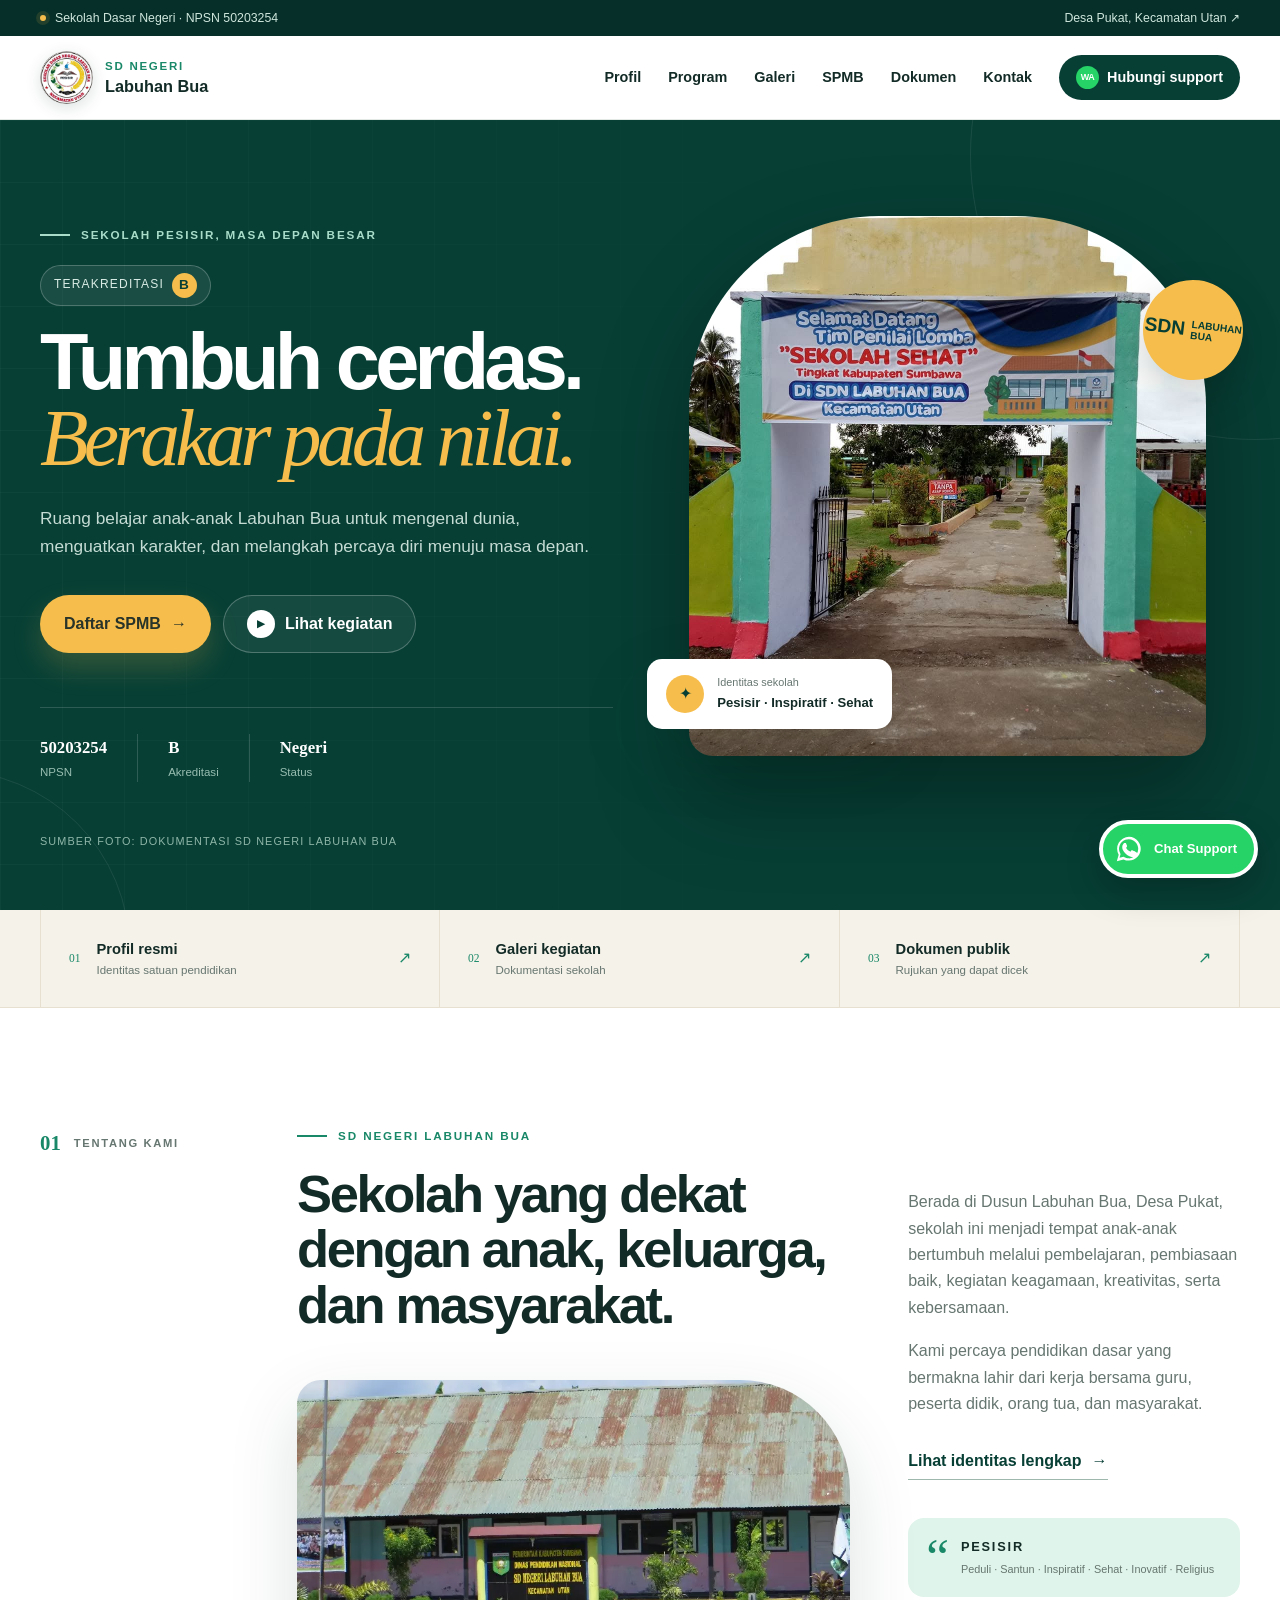
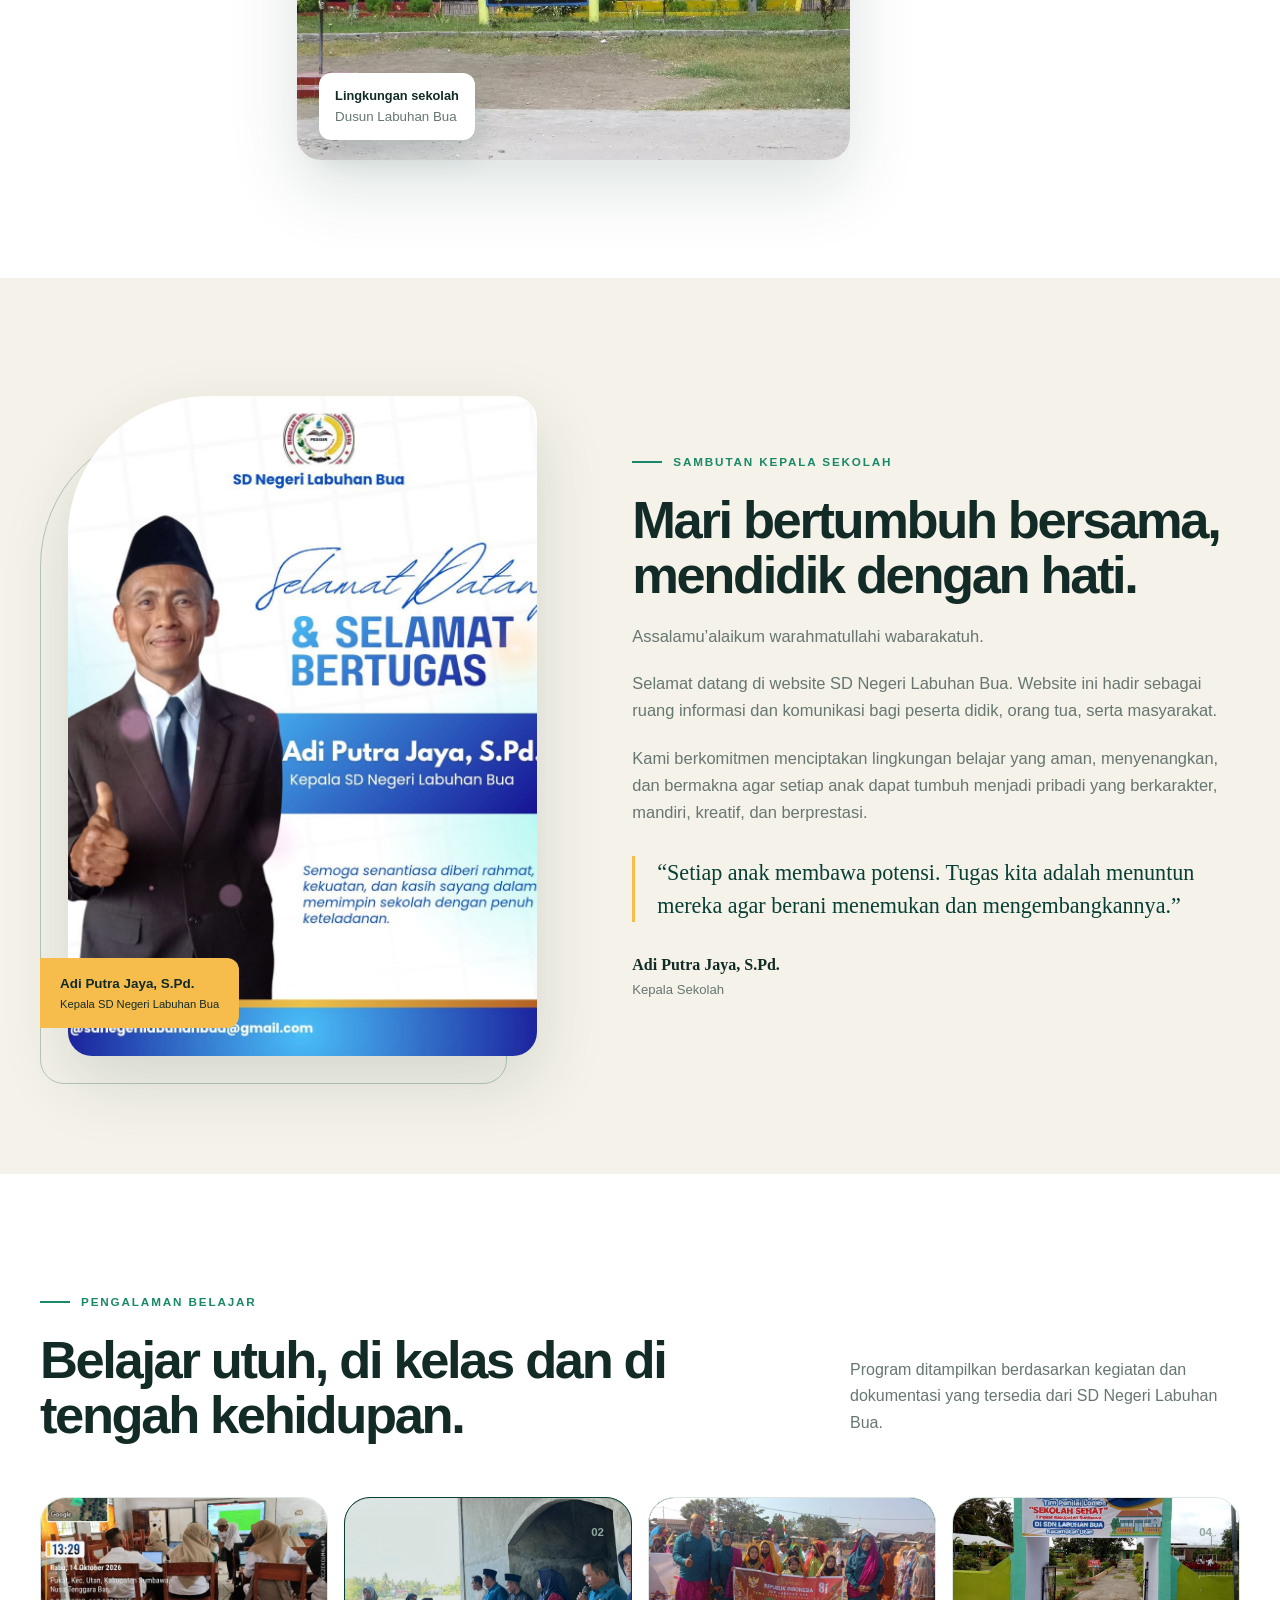
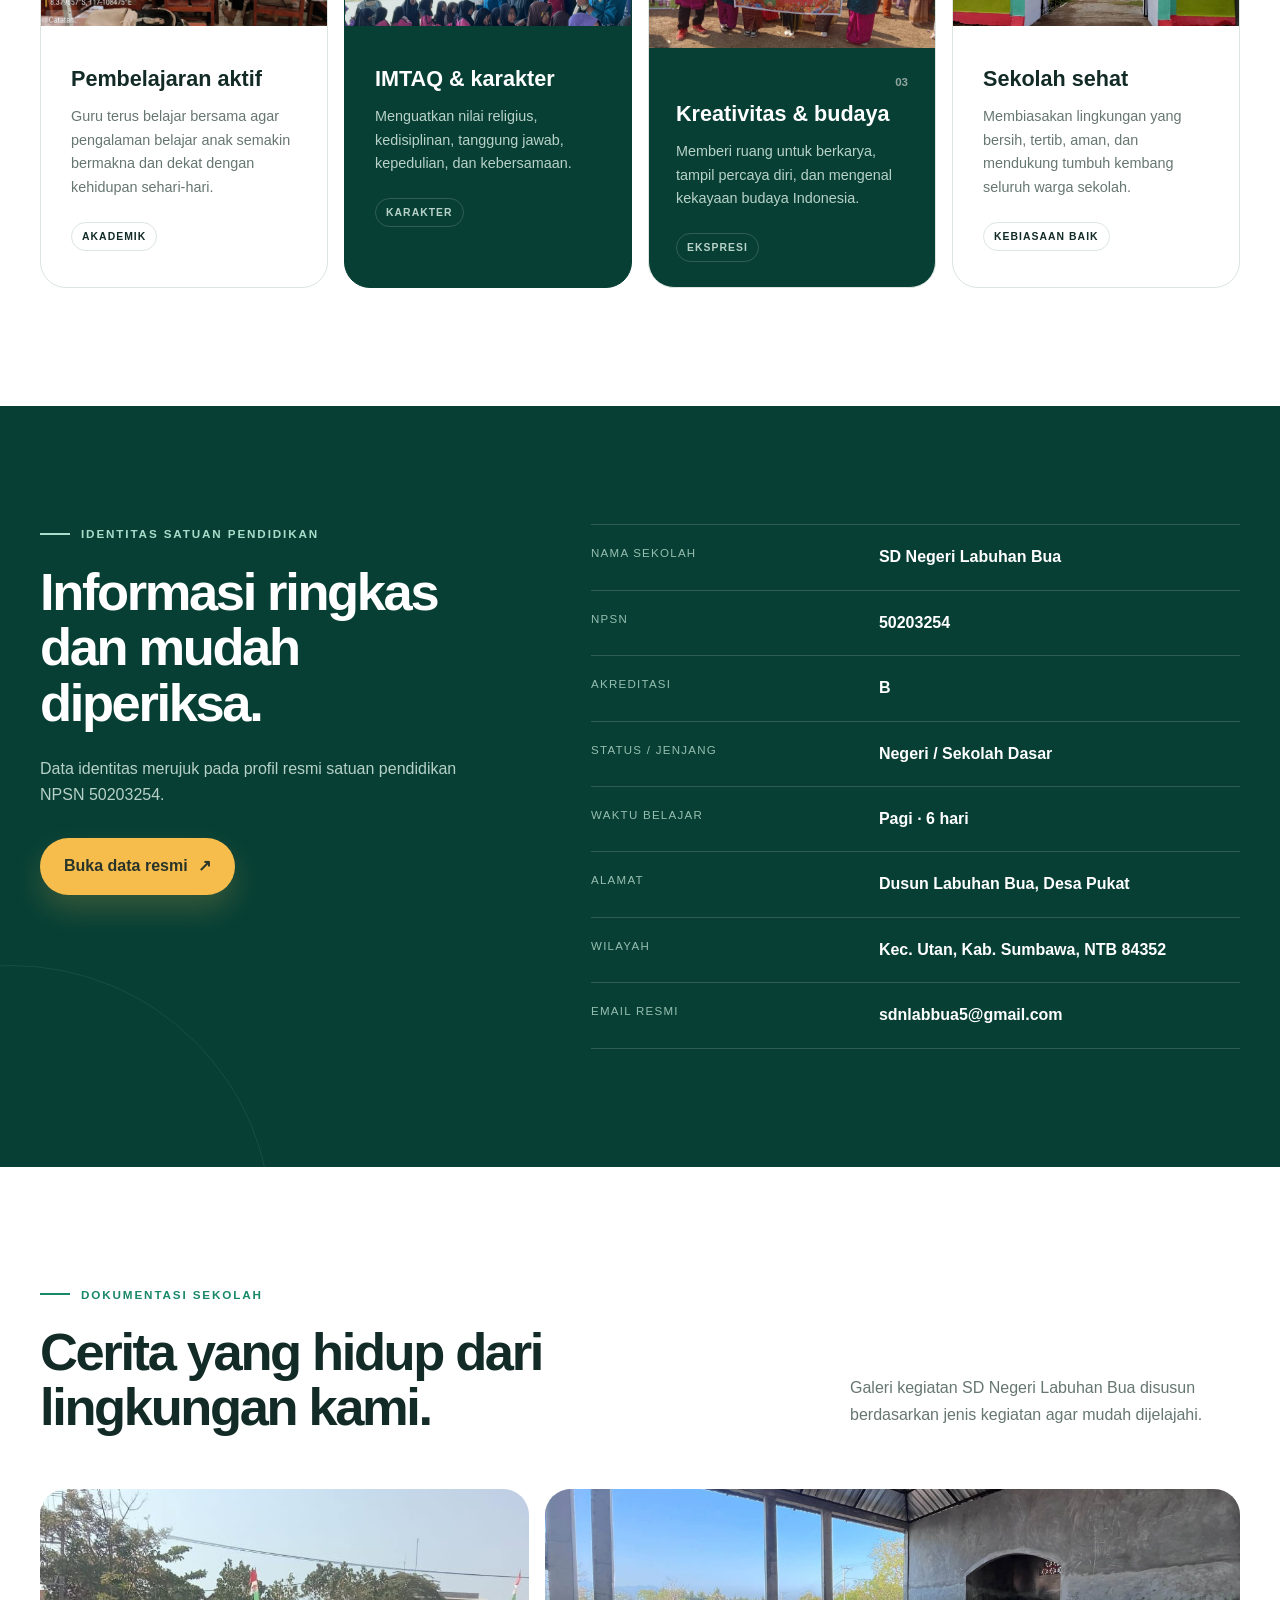
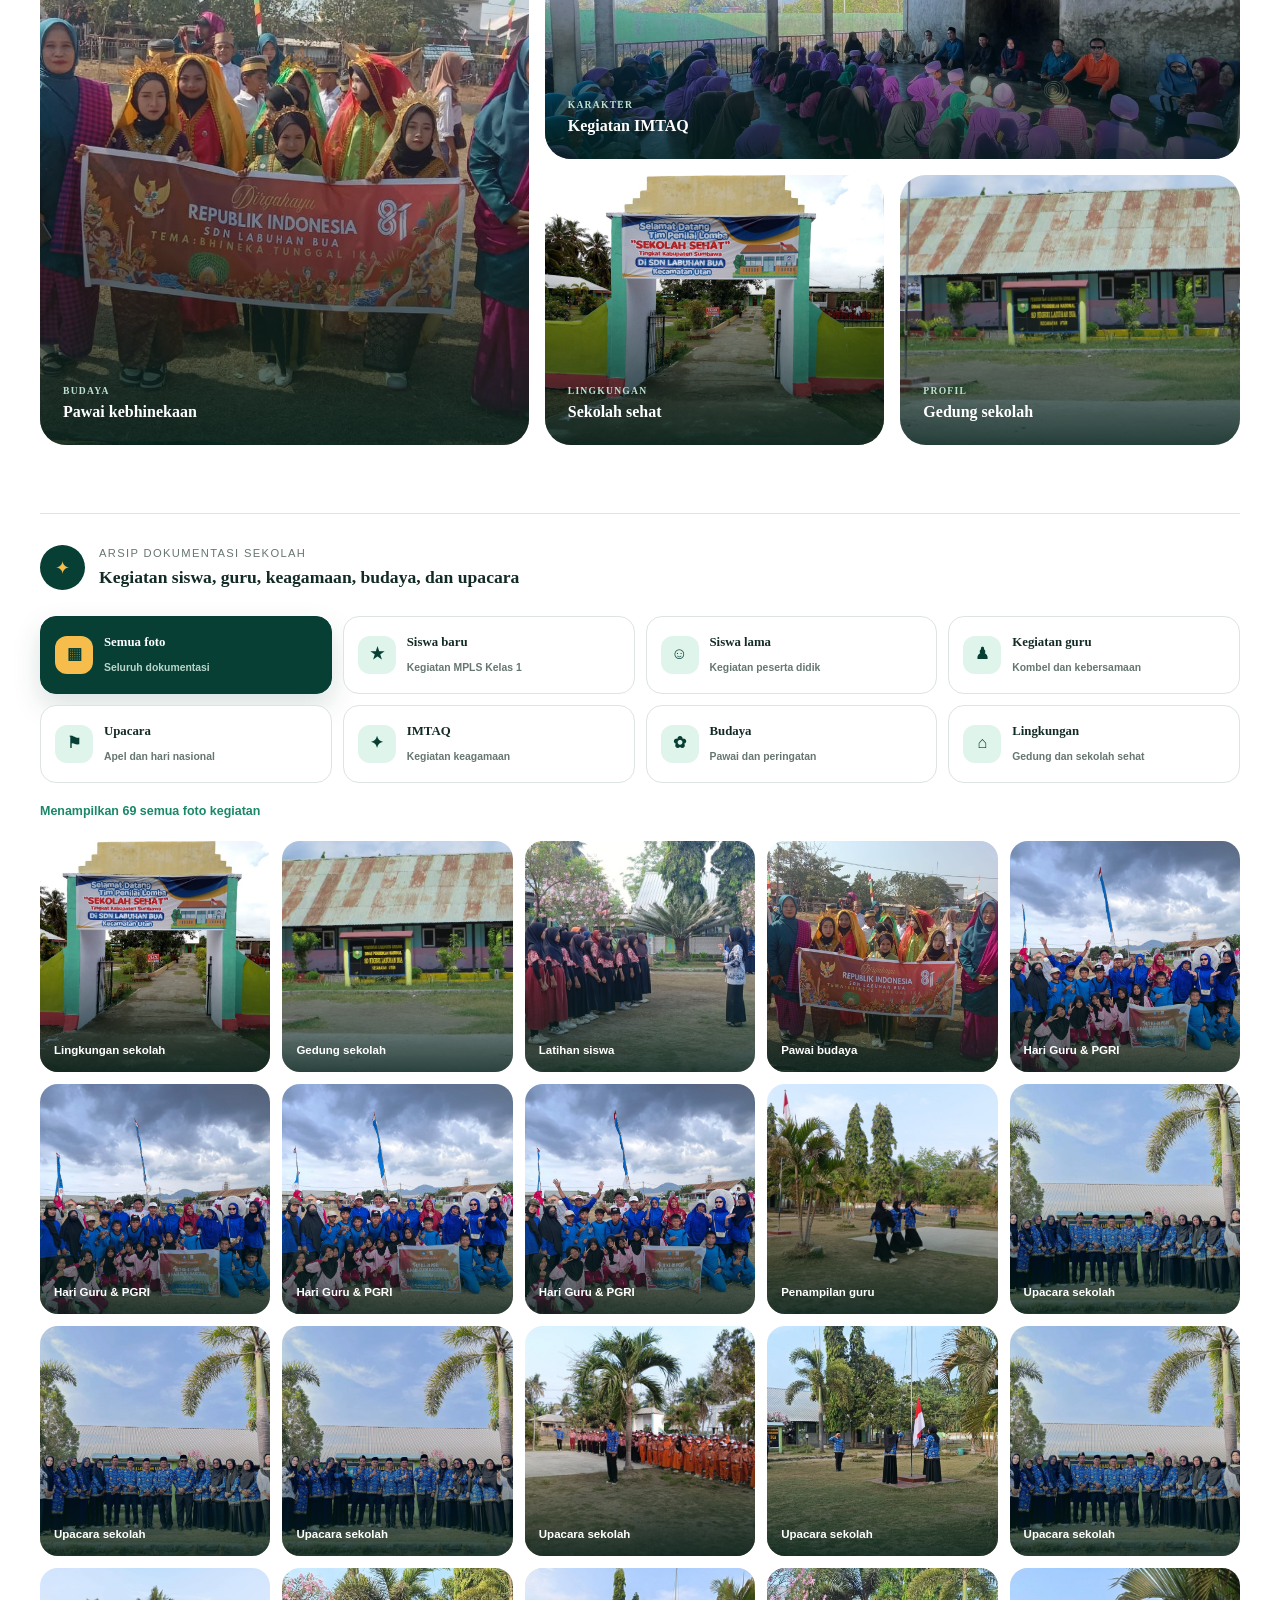
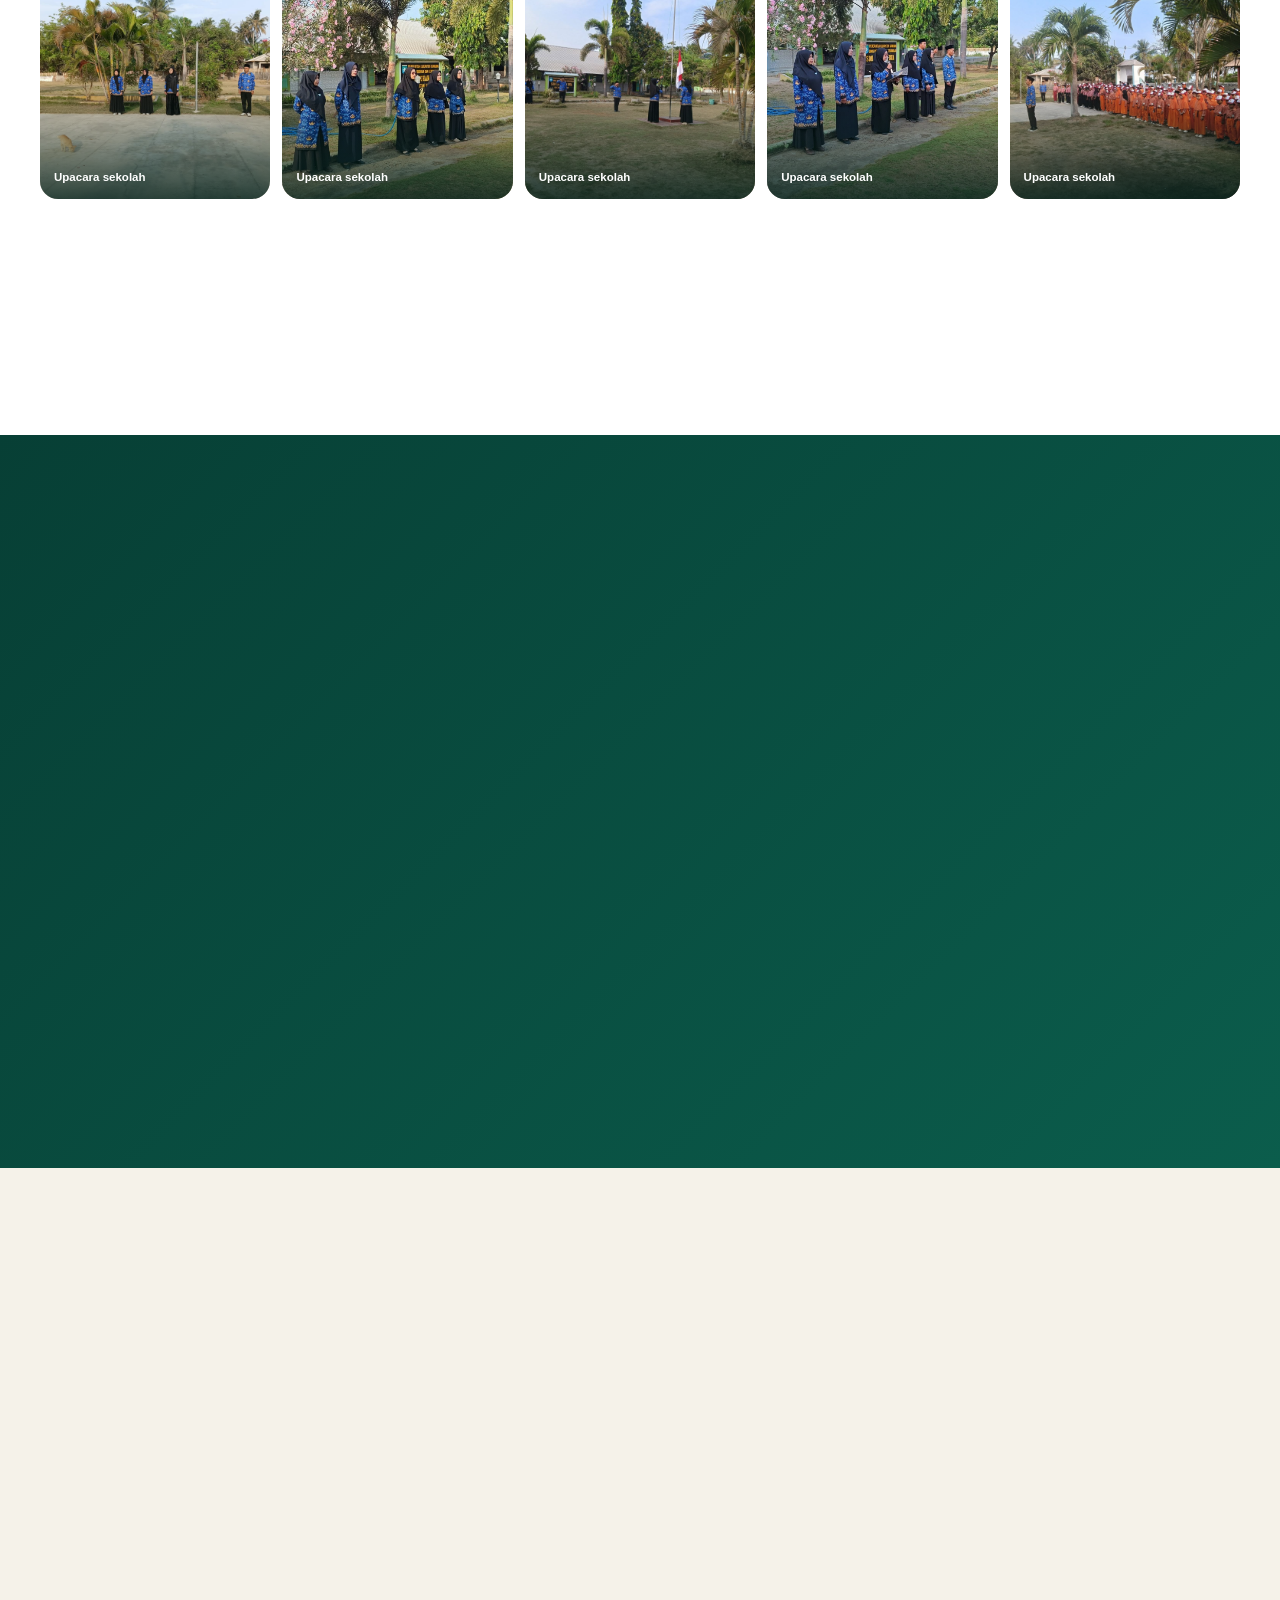
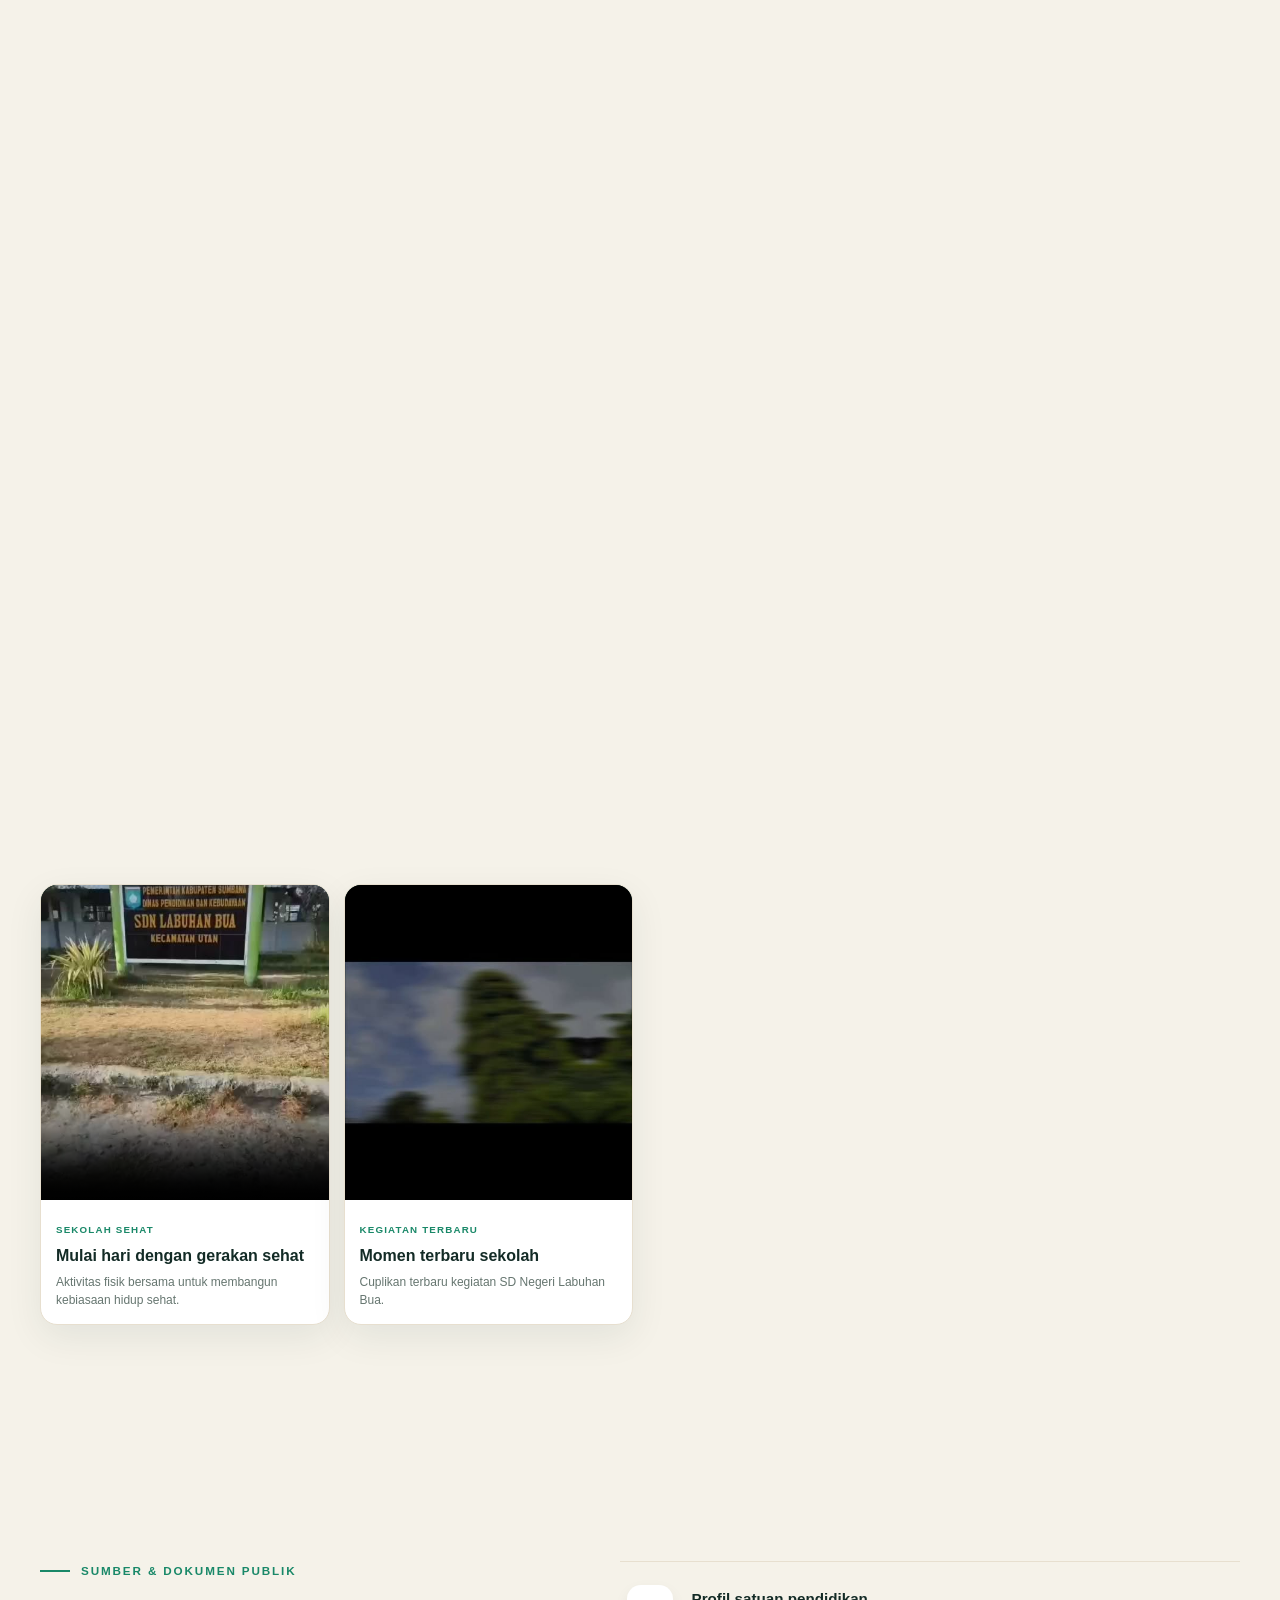
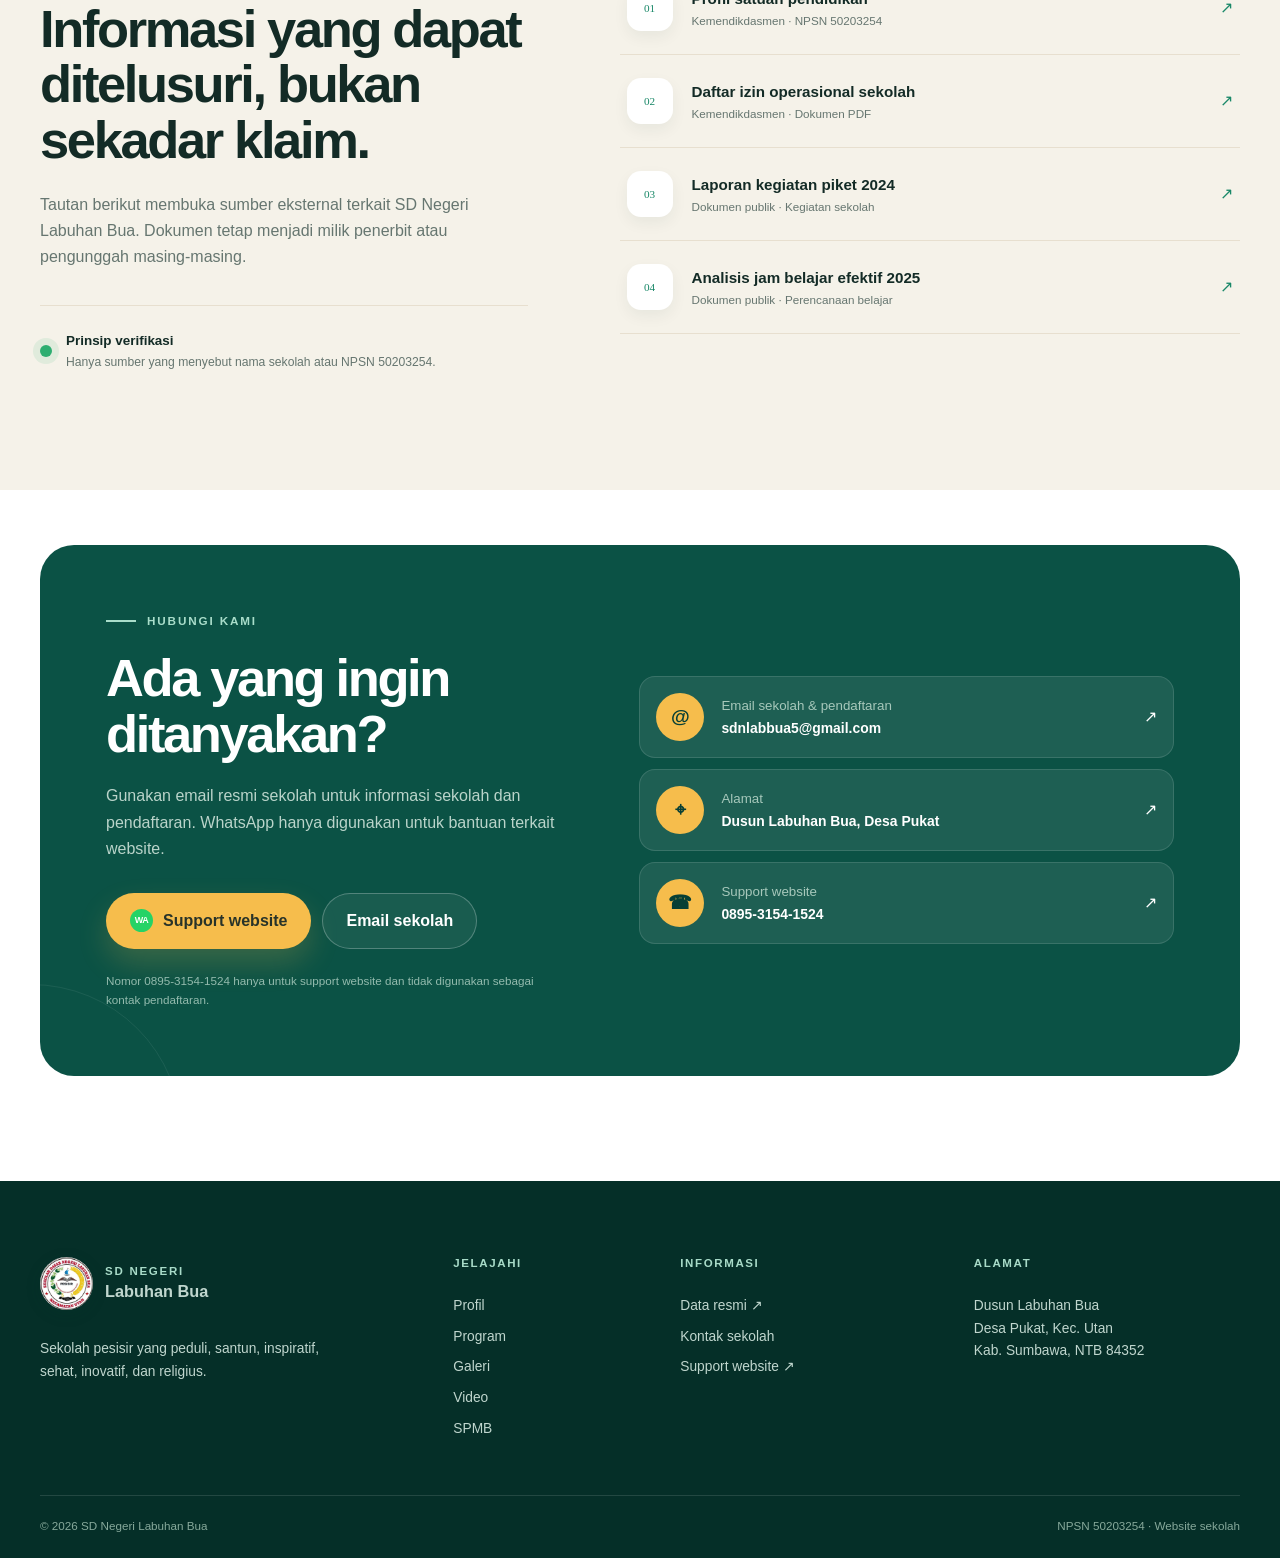
==== commit bb4a7ff6: "Organize complete photo and video archives" ====
--- a/index.html
+++ b/index.html
@@ -66,7 +66,17 @@
 
     <section class="gallery section" id="galeri" aria-labelledby="galeri-title"><div class="container"><div class="section-heading reveal"><div><p class="eyebrow"><span></span> Dokumentasi sekolah</p><h2 id="galeri-title">Cerita yang hidup dari lingkungan kami.</h2></div><p>Galeri kegiatan SD Negeri Labuhan Bua disusun berdasarkan jenis kegiatan agar mudah dijelajahi.</p></div><div class="gallery-grid"><button class="gallery-card gallery-wide reveal" type="button" data-caption="Pawai budaya dan kebhinekaan SD Negeri Labuhan Bua"><img src="images/pawai sd.jpg" alt="Pawai budaya siswa SD Negeri Labuhan Bua" loading="lazy"><span><small>Budaya</small>Pawai kebhinekaan</span></button><button class="gallery-card gallery-tall reveal" type="button" data-caption="Kegiatan IMTAQ bersama siswa dan guru"><img src="images/kegiatan imtak.jpg" alt="Kegiatan IMTAQ siswa dan guru SD Negeri Labuhan Bua" loading="lazy"><span><small>Karakter</small>Kegiatan IMTAQ</span></button><button class="gallery-card reveal" type="button" data-caption="Gerbang dan lingkungan SD Negeri Labuhan Bua"><img src="images/foto gedung.jpg" alt="Gerbang SD Negeri Labuhan Bua" loading="lazy"><span><small>Lingkungan</small>Sekolah sehat</span></button><button class="gallery-card reveal" type="button" data-caption="Gedung utama SD Negeri Labuhan Bua"><img src="images/foto_sdn.webp" alt="Gedung utama SD Negeri Labuhan Bua" loading="lazy"><span><small>Profil</small>Gedung sekolah</span></button></div>
       <div class="social-gallery-heading reveal"><div><span class="archive-mark" aria-hidden="true">✦</span><p><small>Arsip dokumentasi sekolah</small><strong>Kegiatan siswa, guru, keagamaan, budaya, dan upacara</strong></p></div></div>
-      <div class="gallery-filters reveal" role="group" aria-label="Filter kategori galeri"><button class="active" type="button" data-filter="all">Semua</button><button type="button" data-filter="siswa-baru">Siswa baru</button><button type="button" data-filter="siswa">Siswa</button><button type="button" data-filter="guru">Kegiatan guru</button><button type="button" data-filter="imtaq">IMTAQ</button><button type="button" data-filter="upacara">Upacara</button><button type="button" data-filter="budaya">Budaya</button><button type="button" data-filter="lingkungan">Lingkungan</button></div>
+      <div class="gallery-filters media-filter-grid reveal" role="group" aria-label="Pilih kelompok foto">
+        <button class="gallery-filter active" type="button" data-filter="all"><span>▦</span><strong>Semua foto</strong><small>Seluruh dokumentasi</small></button>
+        <button class="gallery-filter" type="button" data-filter="siswa-baru"><span>★</span><strong>Siswa baru</strong><small>Kegiatan MPLS Kelas 1</small></button>
+        <button class="gallery-filter" type="button" data-filter="siswa-lama"><span>☺</span><strong>Siswa lama</strong><small>Kegiatan peserta didik</small></button>
+        <button class="gallery-filter" type="button" data-filter="guru"><span>♟</span><strong>Kegiatan guru</strong><small>Kombel dan kebersamaan</small></button>
+        <button class="gallery-filter" type="button" data-filter="upacara"><span>⚑</span><strong>Upacara</strong><small>Apel dan hari nasional</small></button>
+        <button class="gallery-filter" type="button" data-filter="imtaq"><span>✦</span><strong>IMTAQ</strong><small>Kegiatan keagamaan</small></button>
+        <button class="gallery-filter" type="button" data-filter="budaya"><span>✿</span><strong>Budaya</strong><small>Pawai dan peringatan</small></button>
+        <button class="gallery-filter" type="button" data-filter="lingkungan"><span>⌂</span><strong>Lingkungan</strong><small>Gedung dan sekolah sehat</small></button>
+      </div>
+      <p class="media-result reveal" id="gallery-result" aria-live="polite">Menampilkan semua foto kegiatan</p>
       <div class="social-gallery-grid" id="activity-gallery">
         <button class="social-photo reveal" type="button" data-caption="Gerbang SD Negeri Labuhan Bua"><img src="images/facebook/facebook-01.jpg" alt="Gerbang SD Negeri Labuhan Bua" loading="lazy"><span>Lingkungan sekolah</span></button>
         <button class="social-photo reveal" type="button" data-caption="Kebersamaan siswa dan guru pada rangkaian HUT PGRI dan Hari Guru Nasional"><img src="images/facebook/facebook-02.jpg" alt="Siswa dan guru SD Negeri Labuhan Bua berfoto bersama pada kegiatan Hari Guru" loading="lazy"><span>Hari Guru</span></button>
@@ -96,16 +106,26 @@
 
     <section class="spmb section" id="spmb" aria-labelledby="spmb-title"><div class="container"><div class="spmb-panel reveal"><div class="spmb-copy"><p class="eyebrow eyebrow-light"><span></span> Penerimaan murid baru</p><h2 id="spmb-title">Pra-pendaftaran SPMB SD Negeri Labuhan Bua</h2><p>Sampaikan data awal calon murid melalui formulir ini. Data akan diteruskan ke email resmi sekolah agar orang tua dapat memperoleh informasi jadwal, wilayah penerimaan, dan kelengkapan berkas.</p><div class="spmb-steps"><span><b>1</b> Isi data awal</span><span><b>2</b> Kirim ke email sekolah</span><span><b>3</b> Verifikasi di sekolah</span></div><p class="spmb-note">Pra-pendaftaran ini tidak memakai nomor WhatsApp support, tidak menyimpan data di website, dan belum menjadi bukti penerimaan resmi.</p></div><form class="registration-form" id="registration-form"><label>Nama calon murid<input name="student" autocomplete="name" required placeholder="Nama lengkap"></label><label>Nama orang tua/wali<input name="parent" autocomplete="name" required placeholder="Nama orang tua atau wali"></label><label>Asal TK/RA (opsional)<input name="origin" placeholder="Nama TK/RA atau belum bersekolah"></label><label>Dusun/desa<input name="address" required placeholder="Alamat domisili"></label><label>Nomor yang dapat dihubungi<input name="phone" inputmode="tel" autocomplete="tel" required placeholder="08xxxxxxxxxx"></label><button class="button button-accent" type="submit"><span class="mail-mini" aria-hidden="true">@</span> Kirim ke email sekolah</button><small>Email resmi: sdnlabbua5@gmail.com</small></form></div></div></section>
 
-    <section class="video-section section" id="video" aria-labelledby="video-title"><div class="container"><div class="section-heading reveal"><div><p class="eyebrow"><span></span> Video sekolah</p><h2 id="video-title">Arsip video kegiatan</h2></div><p>Video disusun dari kegiatan yang lebih lama menuju kegiatan terbaru dan dapat diputar langsung di website.</p></div><div class="video-grid">
-      <article class="video-card reveal"><video controls playsinline preload="metadata" poster="images/video-posters/mpls-awal.jpg"><source src="videos/mpls-hari-3.mp4" type="video/mp4"></video><div><small>MPLS 2026</small><h3>Hari ke-3: badan bugar, siap belajar</h3><p>Senam bersama, makan sehat, asesmen, dan kegiatan siswa baru.</p></div></article>
-      <article class="video-card reveal"><video controls playsinline preload="metadata" poster="images/video-posters/mpls-hari-terakhir.jpg"><source src="videos/mpls-hari-4.mp4" type="video/mp4"></video><div><small>MPLS 2026</small><h3>Hari ke-4: sekolah sehat dan ramah anak</h3><p>Pagi ceria, edukasi kesehatan, perlindungan diri, dan tata tertib.</p></div></article>
-      <article class="video-card reveal"><video controls playsinline preload="metadata" poster="images/video-posters/mpls-hari-terakhir.jpg"><source src="videos/mpls-hari-terakhir.mp4" type="video/mp4"></video><div><small>MPLS 2026</small><h3>Hari terakhir MPLS Kelas 1</h3><p>Makan bergizi, Indonesia Raya, kesepakatan kelas, dan doa bersama.</p></div></article>
-      <article class="video-card reveal"><video controls playsinline preload="metadata" poster="images/video-posters/gerak-jalan.jpg"><source src="videos/gerak-jalan.mp4" type="video/mp4"></video><div><small>Kegiatan siswa</small><h3>Gerak jalan HUT Kemerdekaan RI</h3><p>Semangat siswa-siswi dalam lomba gerak jalan tepat waktu.</p></div></article>
-      <article class="video-card reveal"><video controls playsinline preload="metadata" poster="images/video-posters/imtaq-temu-pisah.jpg"><source src="videos/imtaq-temu-pisah.mp4" type="video/mp4"></video><div><small>Keagamaan</small><h3>IMTAQ bersama dan temu pisah</h3><p>Kebersamaan keluarga besar SD Negeri Labuhan Bua.</p></div></article>
-      <article class="video-card reveal"><video controls playsinline preload="metadata" poster="images/video-posters/kebersamaan.jpg"><source src="videos/kebersamaan.mp4" type="video/mp4"></video><div><small>Kebersamaan</small><h3>Momen warga sekolah</h3><p>Dokumentasi singkat kebersamaan dalam lingkungan sekolah.</p></div></article>
-      <article class="video-card reveal"><video controls playsinline preload="metadata" poster="images/video-posters/belajar-produktif.jpg"><source src="videos/belajar-produktif.mp4" type="video/mp4"></video><div><small>Kegiatan guru</small><h3>Sesi belajar produktif</h3><p>Guru berdiskusi dan bertumbuh bersama untuk pembelajaran yang lebih baik.</p></div></article>
-      <article class="video-card reveal"><video controls playsinline preload="metadata" poster="images/video-posters/gerakan-sehat.jpg"><source src="videos/gerakan-sehat.mp4" type="video/mp4"></video><div><small>Sekolah sehat</small><h3>Mulai hari dengan gerakan sehat</h3><p>Aktivitas fisik bersama untuk membangun kebiasaan hidup sehat.</p></div></article>
-      <article class="video-card reveal"><video controls playsinline preload="metadata" poster="images/video-posters/save-momen.jpg"><source src="videos/save-momen.mp4" type="video/mp4"></video><div><small>Kegiatan terbaru</small><h3>Momen terbaru sekolah</h3><p>Cuplikan terbaru kegiatan SD Negeri Labuhan Bua.</p></div></article>
+    <section class="video-section section" id="video" aria-labelledby="video-title"><div class="container"><div class="section-heading reveal"><div><p class="eyebrow"><span></span> Video sekolah</p><h2 id="video-title">Arsip video kegiatan</h2></div><p>Pilih kelompok video untuk melihat kegiatan siswa baru, siswa lama, guru, atau kegiatan keagamaan secara terpisah.</p></div>
+      <div class="video-filters media-filter-grid compact reveal" role="group" aria-label="Pilih kelompok video">
+        <button class="video-filter active" type="button" data-video-filter="all"><span>▶</span><strong>Semua video</strong><small>10 dokumentasi</small></button>
+        <button class="video-filter" type="button" data-video-filter="siswa-baru"><span>★</span><strong>Siswa baru</strong><small>Video MPLS</small></button>
+        <button class="video-filter" type="button" data-video-filter="siswa-lama"><span>☺</span><strong>Kegiatan siswa</strong><small>Aktivitas peserta didik</small></button>
+        <button class="video-filter" type="button" data-video-filter="guru"><span>♟</span><strong>Kegiatan guru</strong><small>Belajar dan kombel</small></button>
+        <button class="video-filter" type="button" data-video-filter="imtaq"><span>✦</span><strong>IMTAQ</strong><small>Kegiatan keagamaan</small></button>
+      </div>
+      <p class="media-result reveal" id="video-result" aria-live="polite">Menampilkan semua video kegiatan</p>
+      <div class="video-grid">
+      <article class="video-card reveal" data-video-category="siswa-baru"><video controls playsinline preload="metadata" poster="images/video-posters/mpls-awal.jpg"><source src="videos/mpls-awal.mp4" type="video/mp4"></video><div><small>MPLS 2026</small><h3>Hari ke-2: kebiasaan hidup sehat</h3><p>Siswa baru belajar menjaga kesehatan dan mengenal nutrisi sebagai bekal belajar.</p></div></article>
+      <article class="video-card reveal" data-video-category="siswa-baru"><video controls playsinline preload="metadata" poster="images/video-posters/mpls-awal.jpg"><source src="videos/mpls-hari-3.mp4" type="video/mp4"></video><div><small>MPLS 2026</small><h3>Hari ke-3: badan bugar, siap belajar</h3><p>Senam bersama, makan sehat, asesmen, dan kegiatan siswa baru.</p></div></article>
+      <article class="video-card reveal" data-video-category="siswa-baru"><video controls playsinline preload="metadata" poster="images/video-posters/mpls-hari-terakhir.jpg"><source src="videos/mpls-hari-4.mp4" type="video/mp4"></video><div><small>MPLS 2026</small><h3>Hari ke-4: sekolah sehat dan ramah anak</h3><p>Pagi ceria, edukasi kesehatan, perlindungan diri, dan tata tertib.</p></div></article>
+      <article class="video-card reveal" data-video-category="siswa-baru"><video controls playsinline preload="metadata" poster="images/video-posters/mpls-hari-terakhir.jpg"><source src="videos/mpls-hari-terakhir.mp4" type="video/mp4"></video><div><small>MPLS 2026</small><h3>Hari terakhir MPLS Kelas 1</h3><p>Makan bergizi, Indonesia Raya, kesepakatan kelas, dan doa bersama.</p></div></article>
+      <article class="video-card reveal" data-video-category="siswa-lama"><video controls playsinline preload="metadata" poster="images/video-posters/gerak-jalan.jpg"><source src="videos/gerak-jalan.mp4" type="video/mp4"></video><div><small>Kegiatan siswa</small><h3>Gerak jalan HUT Kemerdekaan RI</h3><p>Semangat siswa-siswi dalam lomba gerak jalan tepat waktu.</p></div></article>
+      <article class="video-card reveal" data-video-category="imtaq"><video controls playsinline preload="metadata" poster="images/video-posters/imtaq-temu-pisah.jpg"><source src="videos/imtaq-temu-pisah.mp4" type="video/mp4"></video><div><small>Keagamaan</small><h3>IMTAQ bersama dan temu pisah</h3><p>Kebersamaan keluarga besar SD Negeri Labuhan Bua.</p></div></article>
+      <article class="video-card reveal" data-video-category="siswa-lama"><video controls playsinline preload="metadata" poster="images/video-posters/kebersamaan.jpg"><source src="videos/kebersamaan.mp4" type="video/mp4"></video><div><small>Kebersamaan</small><h3>Momen warga sekolah</h3><p>Dokumentasi singkat kebersamaan dalam lingkungan sekolah.</p></div></article>
+      <article class="video-card reveal" data-video-category="guru"><video controls playsinline preload="metadata" poster="images/video-posters/belajar-produktif.jpg"><source src="videos/belajar-produktif.mp4" type="video/mp4"></video><div><small>Kegiatan guru</small><h3>Sesi belajar produktif</h3><p>Guru berdiskusi dan bertumbuh bersama untuk pembelajaran yang lebih baik.</p></div></article>
+      <article class="video-card reveal" data-video-category="siswa-lama"><video controls playsinline preload="metadata" poster="images/video-posters/gerakan-sehat.jpg"><source src="videos/gerakan-sehat.mp4" type="video/mp4"></video><div><small>Sekolah sehat</small><h3>Mulai hari dengan gerakan sehat</h3><p>Aktivitas fisik bersama untuk membangun kebiasaan hidup sehat.</p></div></article>
+      <article class="video-card reveal" data-video-category="siswa-lama"><video controls playsinline preload="metadata" poster="images/video-posters/save-momen.jpg"><source src="videos/save-momen.mp4" type="video/mp4"></video><div><small>Kegiatan terbaru</small><h3>Momen terbaru sekolah</h3><p>Cuplikan terbaru kegiatan SD Negeri Labuhan Bua.</p></div></article>
     </div></div></section>
 
     <section class="documents section" id="dokumen" aria-labelledby="dokumen-title"><div class="container documents-grid"><div class="documents-intro reveal"><p class="eyebrow"><span></span> Sumber &amp; dokumen publik</p><h2 id="dokumen-title">Informasi yang dapat ditelusuri, bukan sekadar klaim.</h2><p>Tautan berikut membuka sumber eksternal terkait SD Negeri Labuhan Bua. Dokumen tetap menjadi milik penerbit atau pengunggah masing-masing.</p><div class="source-status"><i aria-hidden="true"></i><span><strong>Prinsip verifikasi</strong>Hanya sumber yang menyebut nama sekolah atau NPSN 50203254.</span></div></div><div class="document-list reveal">
--- a/style.css
+++ b/style.css
@@ -20,3 +20,7 @@
 .accreditation-pill{display:inline-flex;align-items:center;gap:8px;margin-bottom:18px;padding:7px 13px;border:1px solid rgba(255,255,255,.22);border-radius:999px;background:rgba(255,255,255,.08);color:#d9ebe4;font-size:.75rem;text-transform:uppercase;letter-spacing:.1em}.accreditation-pill strong{display:grid;place-items:center;width:25px;height:25px;border-radius:50%;background:var(--sun);color:var(--pine);font-size:.85rem}.photo-program{padding-top:150px}.photo-program>img{position:absolute;inset:0 0 auto;width:100%;height:128px;object-fit:cover}.photo-program h3{margin-top:18px}.photo-program.dark>img{opacity:.86}.gallery-filters{display:flex;gap:9px;flex-wrap:wrap;margin:0 0 24px}.gallery-filters button{border:1px solid var(--line);background:#fff;color:var(--muted);border-radius:999px;padding:9px 15px;cursor:pointer;font-weight:800;font-size:.76rem}.gallery-filters button:hover,.gallery-filters button.active{background:var(--pine);border-color:var(--pine);color:#fff}.archive-mark{display:grid;place-items:center;width:45px;height:45px;border-radius:50%;background:var(--pine);color:var(--sun);font-size:1.15rem}.social-photo[hidden]{display:none}.gallery-more{display:flex;margin:28px auto 0;padding:12px 20px;border:1px solid var(--line);border-radius:999px;background:#fff;color:var(--pine);font-weight:800;cursor:pointer}.gallery-more:hover{background:var(--mint)}.gallery-more[hidden]{display:none}.spmb{background:linear-gradient(135deg,#073f35,#0b5d4c);color:#fff}.spmb-panel{display:grid;grid-template-columns:1fr .9fr;gap:70px;align-items:start}.spmb-copy>p:not(.eyebrow){color:#bdd8ce;margin-top:23px;max-width:600px}.spmb-steps{display:grid;grid-template-columns:repeat(3,1fr);gap:10px;margin-top:32px}.spmb-steps span{display:grid;gap:9px;padding:15px;border:1px solid rgba(255,255,255,.15);border-radius:15px;font-size:.78rem}.spmb-steps b{display:grid;place-items:center;width:29px;height:29px;border-radius:50%;background:var(--sun);color:var(--pine)}.spmb-note{font-size:.76rem}.registration-form{display:grid;grid-template-columns:1fr 1fr;gap:14px;background:#fff;color:var(--ink);padding:30px;border-radius:25px;box-shadow:0 30px 80px rgba(0,0,0,.2)}.registration-form label{display:grid;gap:6px;font-size:.76rem;font-weight:800}.registration-form label:nth-child(1),.registration-form label:nth-child(2),.registration-form label:nth-child(3){grid-column:span 2}.registration-form input{width:100%;border:1px solid var(--line);border-radius:11px;padding:12px 13px;color:var(--ink);font:inherit}.registration-form input:focus{outline:3px solid rgba(246,189,76,.4);border-color:var(--sun)}.registration-form button,.registration-form>small{grid-column:span 2}.registration-form>small{text-align:center;color:var(--muted)}.mail-mini{display:inline-grid;place-items:center;width:23px;height:23px;border-radius:50%;background:var(--pine);color:#fff;font-weight:900}.video-section{background:var(--cream)}.video-grid{display:grid;grid-template-columns:repeat(3,1fr);gap:18px}.video-card{overflow:hidden;border:1px solid var(--sand);border-radius:22px;background:#fff;box-shadow:0 12px 36px rgba(5,54,45,.08)}.video-card video{width:100%;aspect-ratio:9/14;max-height:470px;display:block;object-fit:cover;background:var(--pine-3)}.video-card>div{padding:20px}.video-card small{color:var(--leaf);font-weight:800;text-transform:uppercase;letter-spacing:.12em}.video-card h3{margin:6px 0 9px}.video-card p{color:var(--muted);font-size:.84rem}.phone-disclaimer{font-size:.73rem!important;color:#94bbae!important}
 @media(max-width:900px){.spmb-panel{grid-template-columns:1fr;gap:45px}.video-grid{grid-template-columns:repeat(2,1fr)}}
 @media(max-width:650px){.photo-program{min-height:390px}.spmb-steps{grid-template-columns:1fr}.registration-form{grid-template-columns:1fr;padding:22px}.registration-form label,.registration-form label:nth-child(1),.registration-form label:nth-child(2),.registration-form label:nth-child(3),.registration-form button,.registration-form>small{grid-column:1}.video-grid{grid-template-columns:1fr}.video-card video{max-height:540px}.gallery-filters{gap:7px}.gallery-filters button{padding:8px 12px}}
+.media-filter-grid{display:grid;grid-template-columns:repeat(4,1fr);gap:11px;margin:0 0 18px}.media-filter-grid.compact{grid-template-columns:repeat(5,1fr);margin-bottom:18px}.media-filter-grid button{display:grid;grid-template-columns:38px 1fr;grid-template-rows:auto auto;column-gap:11px;align-items:center;text-align:left;width:100%;min-height:78px;padding:12px 14px;border:1px solid var(--line);border-radius:16px;background:#fff;color:var(--ink);cursor:pointer;transition:.2s}.media-filter-grid button>span{grid-row:1/3;display:grid;place-items:center;width:38px;height:38px;border-radius:12px;background:var(--mint);color:var(--pine);font-size:1rem}.media-filter-grid button strong{font-family:"Manrope";font-size:.8rem;line-height:1.2}.media-filter-grid button small{color:var(--muted);font-size:.65rem;line-height:1.2}.media-filter-grid button:hover{border-color:#9db8ad;transform:translateY(-2px)}.media-filter-grid button.active{background:var(--pine);border-color:var(--pine);color:#fff;box-shadow:0 12px 28px rgba(5,54,45,.15)}.media-filter-grid button.active>span{background:var(--sun)}.media-filter-grid button.active small{color:#b9d5ca}.media-result{margin:0 0 20px;color:var(--leaf);font-size:.78rem;font-weight:800}.video-grid{grid-template-columns:repeat(4,1fr);gap:14px;align-items:start}.video-card[hidden]{display:none}.video-card{border-radius:17px}.video-card video{aspect-ratio:9/11;max-height:315px}.video-card>div{padding:15px}.video-card h3{font-size:1rem;margin:5px 0 7px}.video-card p{font-size:.75rem;line-height:1.5}.video-card small{font-size:.61rem}.video-filters{margin-top:-18px}
+@media(max-width:1080px){.media-filter-grid{grid-template-columns:repeat(3,1fr)}.media-filter-grid.compact{grid-template-columns:repeat(3,1fr)}.video-grid{grid-template-columns:repeat(3,1fr)}}
+@media(max-width:760px){.media-filter-grid,.media-filter-grid.compact{grid-template-columns:repeat(2,1fr)}.video-grid{grid-template-columns:repeat(2,1fr)}}
+@media(max-width:500px){.media-filter-grid,.media-filter-grid.compact{grid-template-columns:1fr 1fr;gap:8px}.media-filter-grid button{grid-template-columns:30px 1fr;min-height:70px;padding:9px}.media-filter-grid button>span{width:30px;height:30px;border-radius:9px}.media-filter-grid button strong{font-size:.7rem}.media-filter-grid button small{font-size:.57rem}.video-grid{grid-template-columns:1fr 1fr;gap:9px}.video-card video{max-height:250px}.video-card>div{padding:11px}.video-card h3{font-size:.84rem}.video-card p{display:none}}
